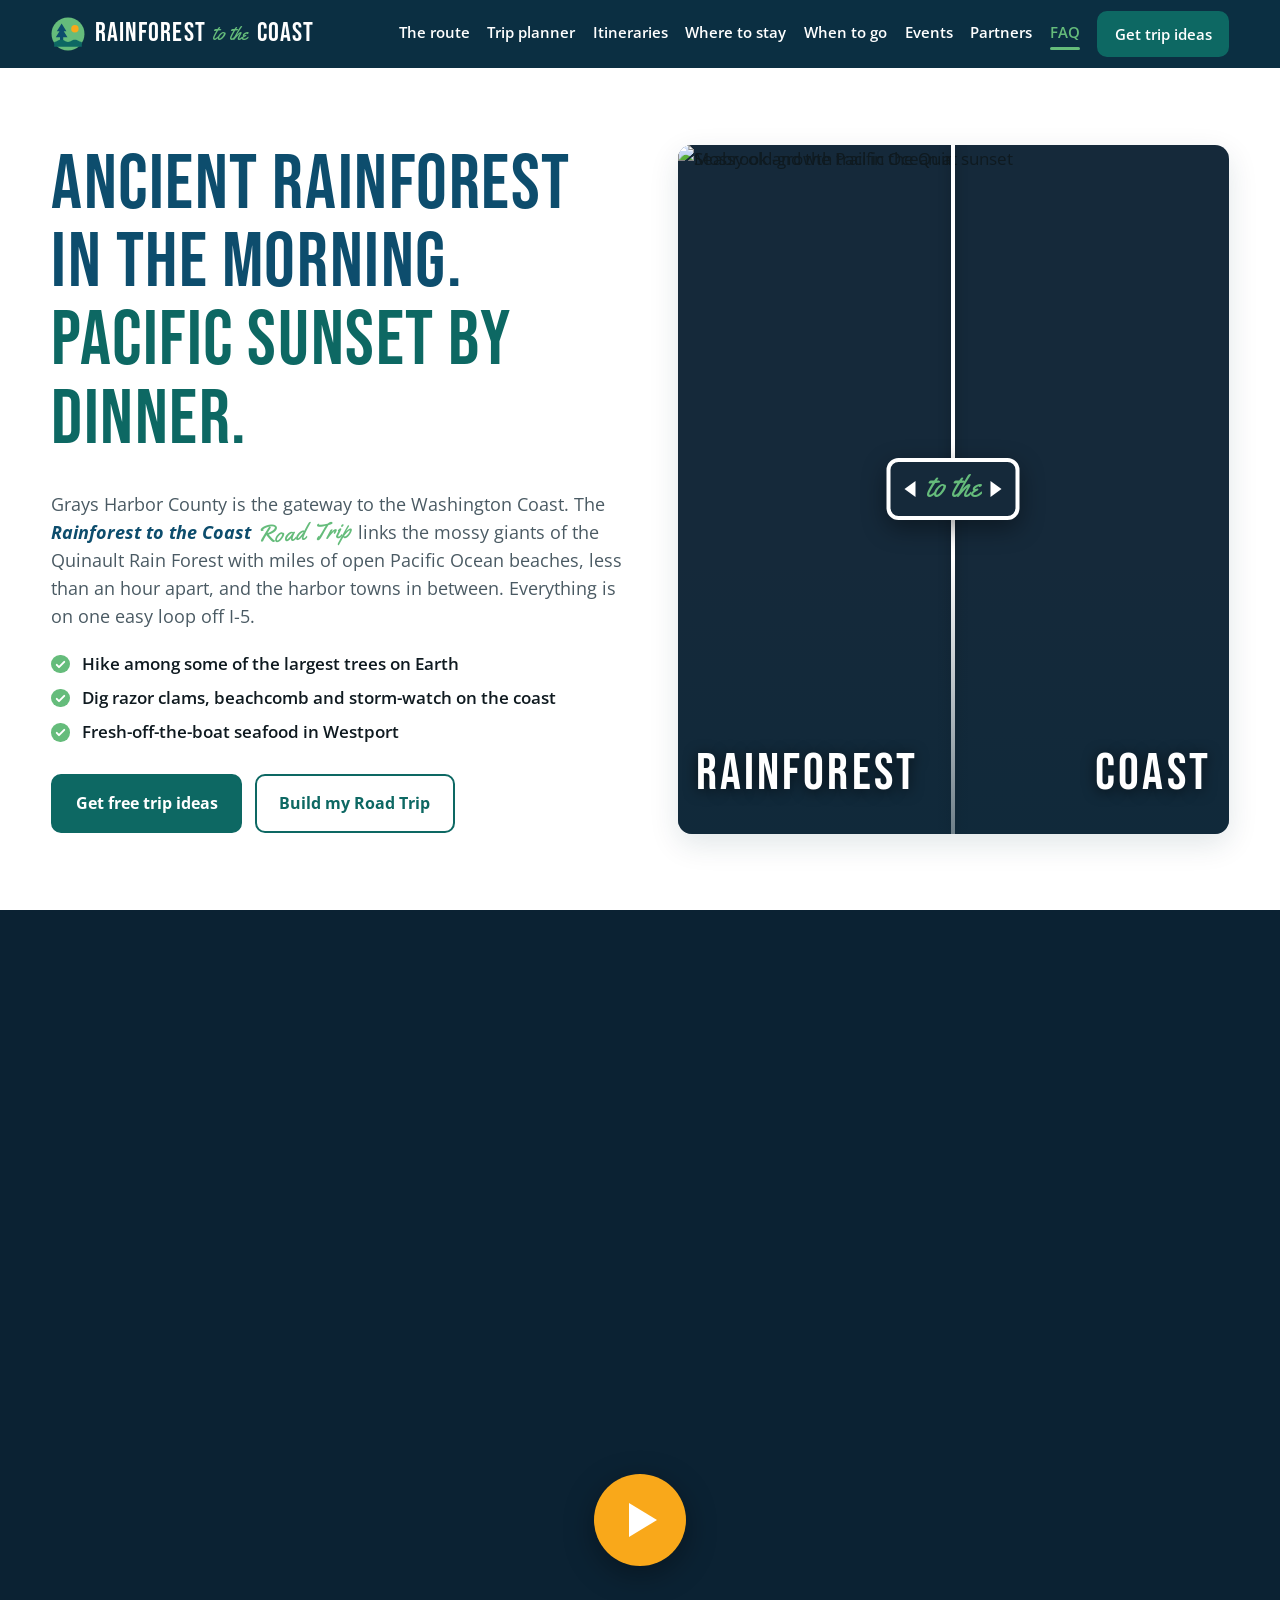
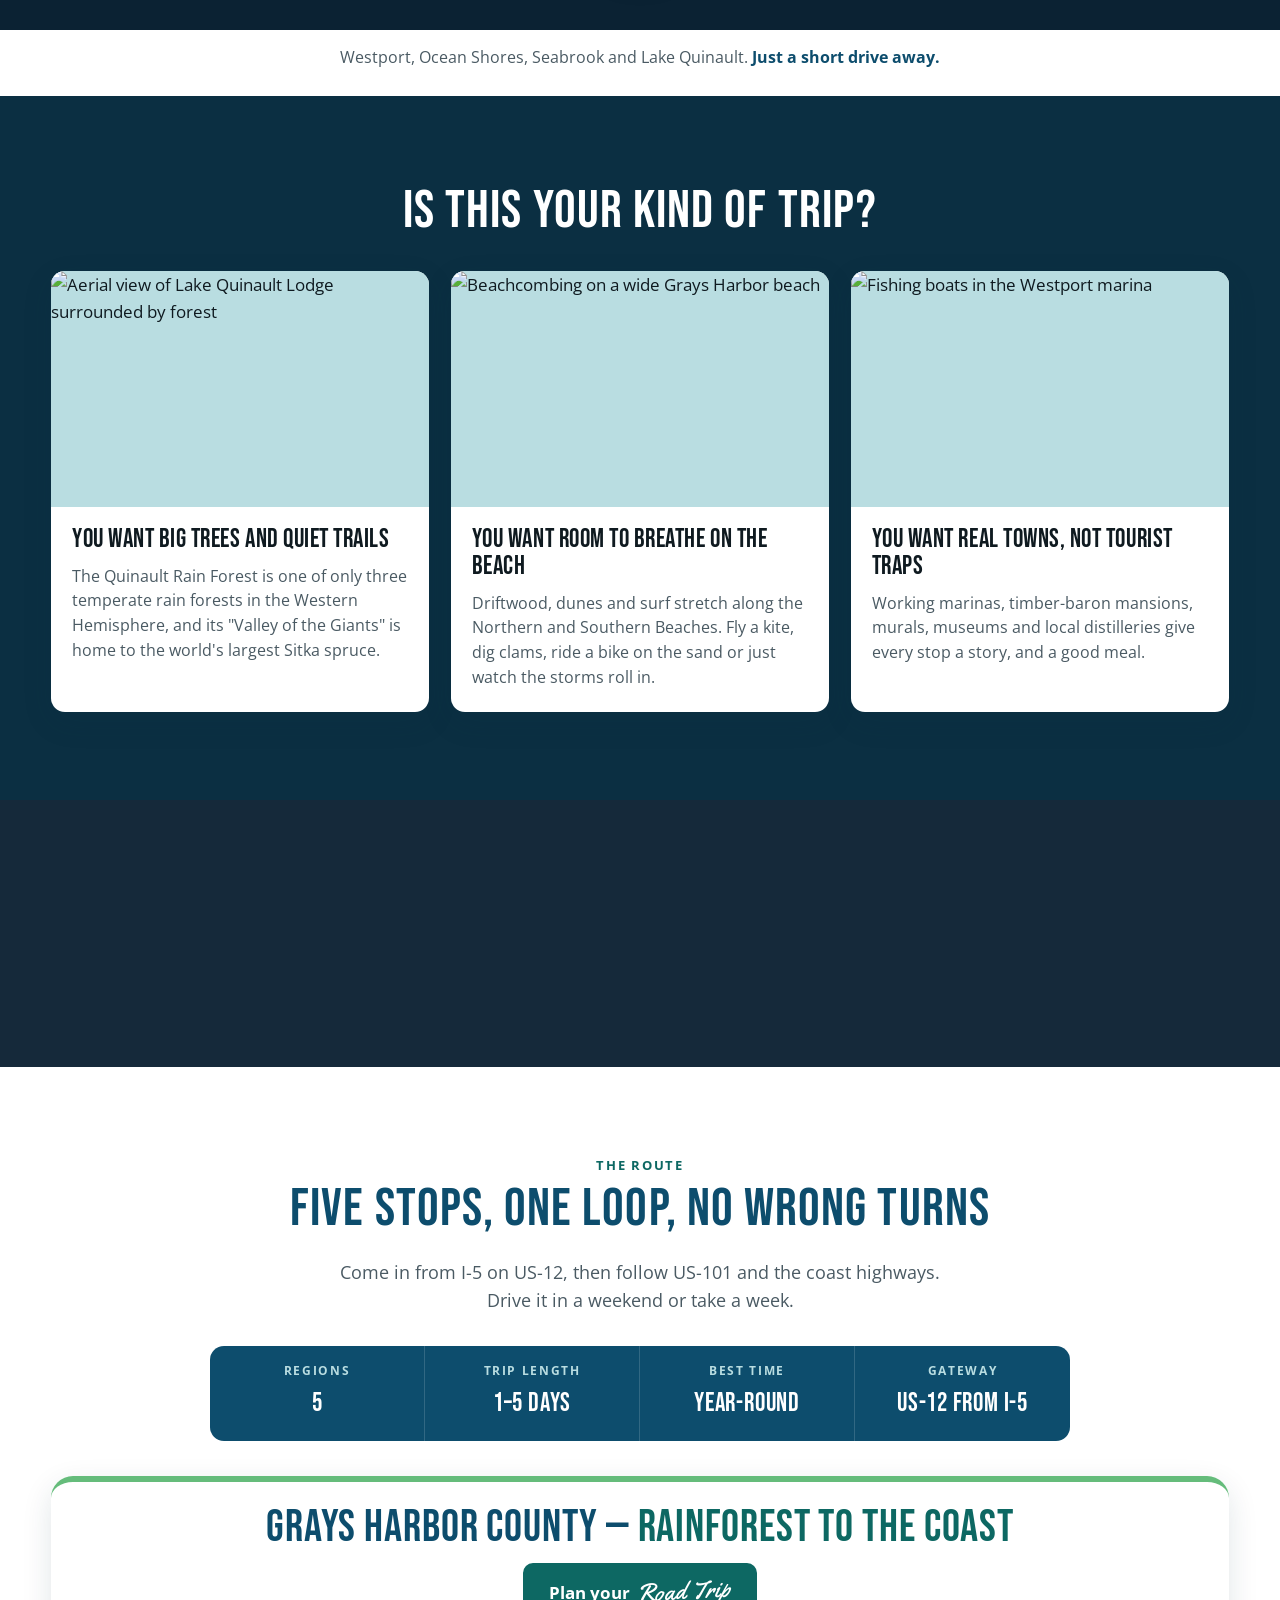
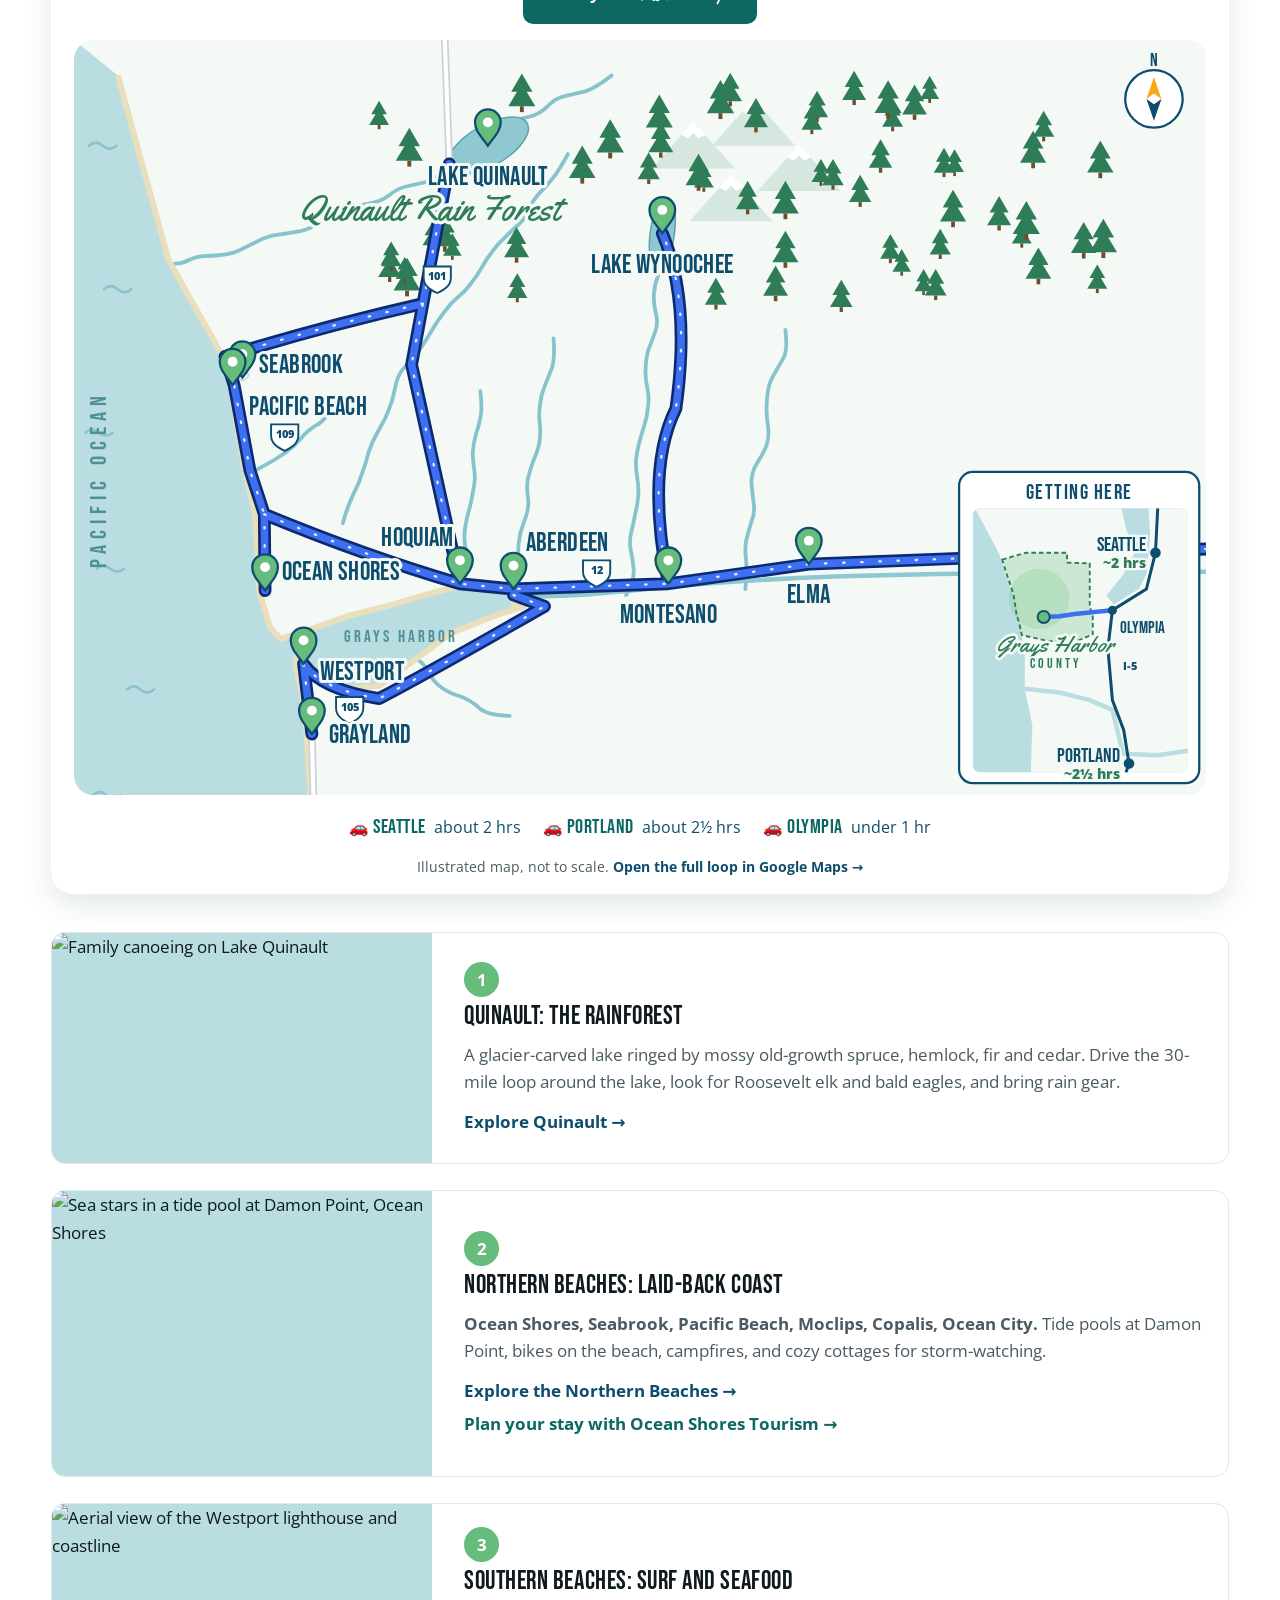
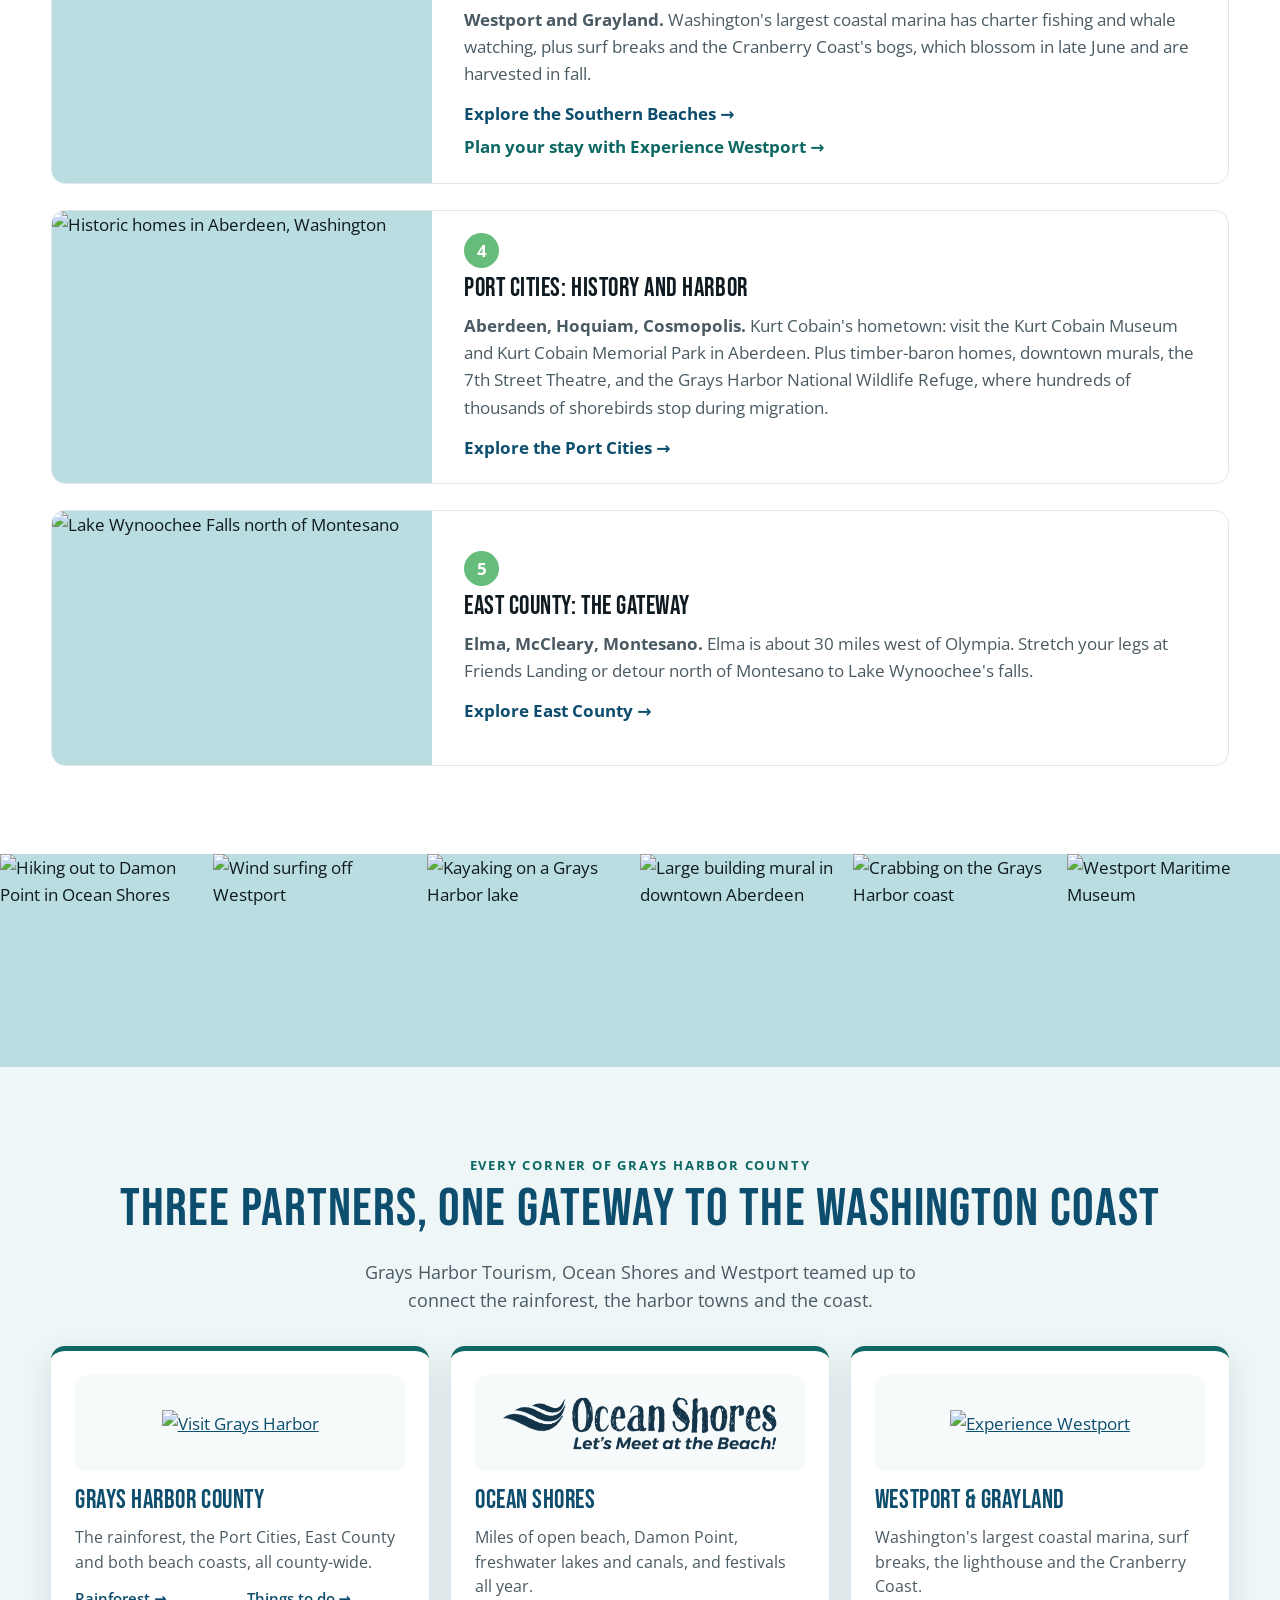
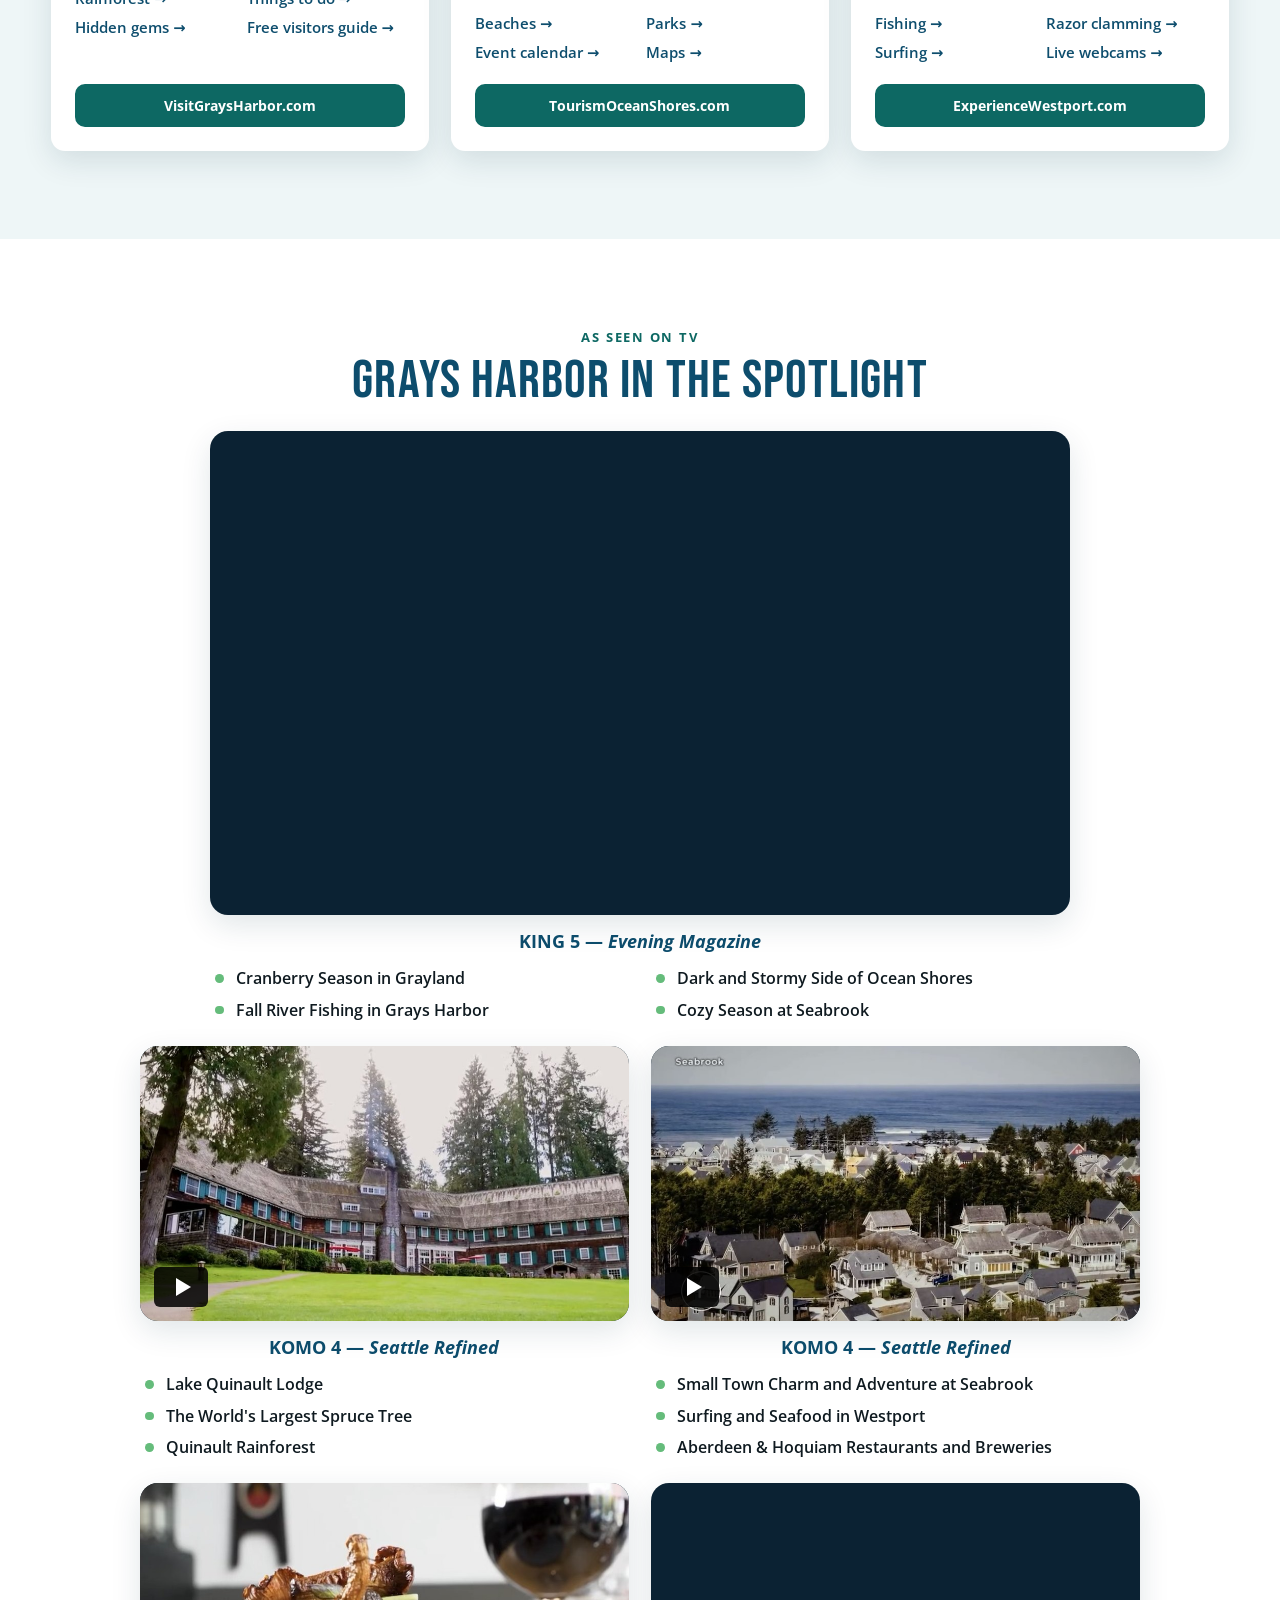
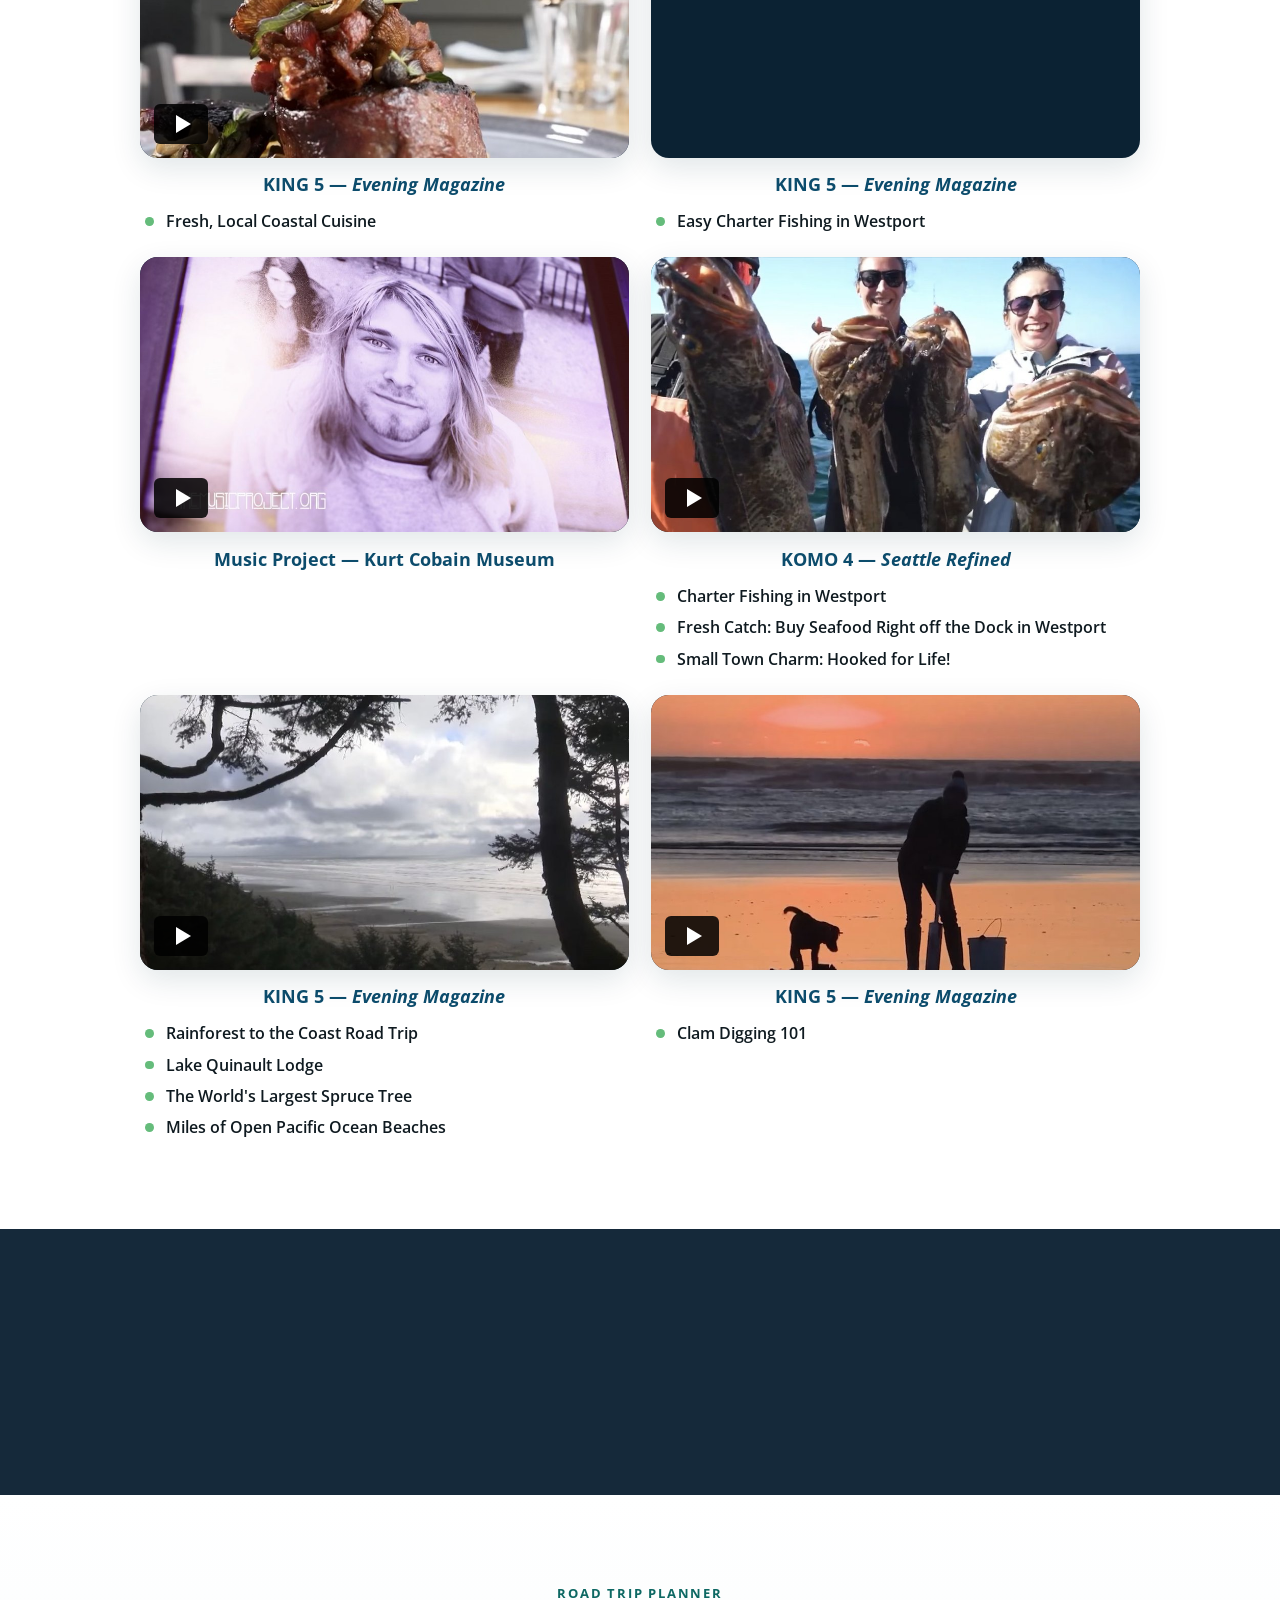
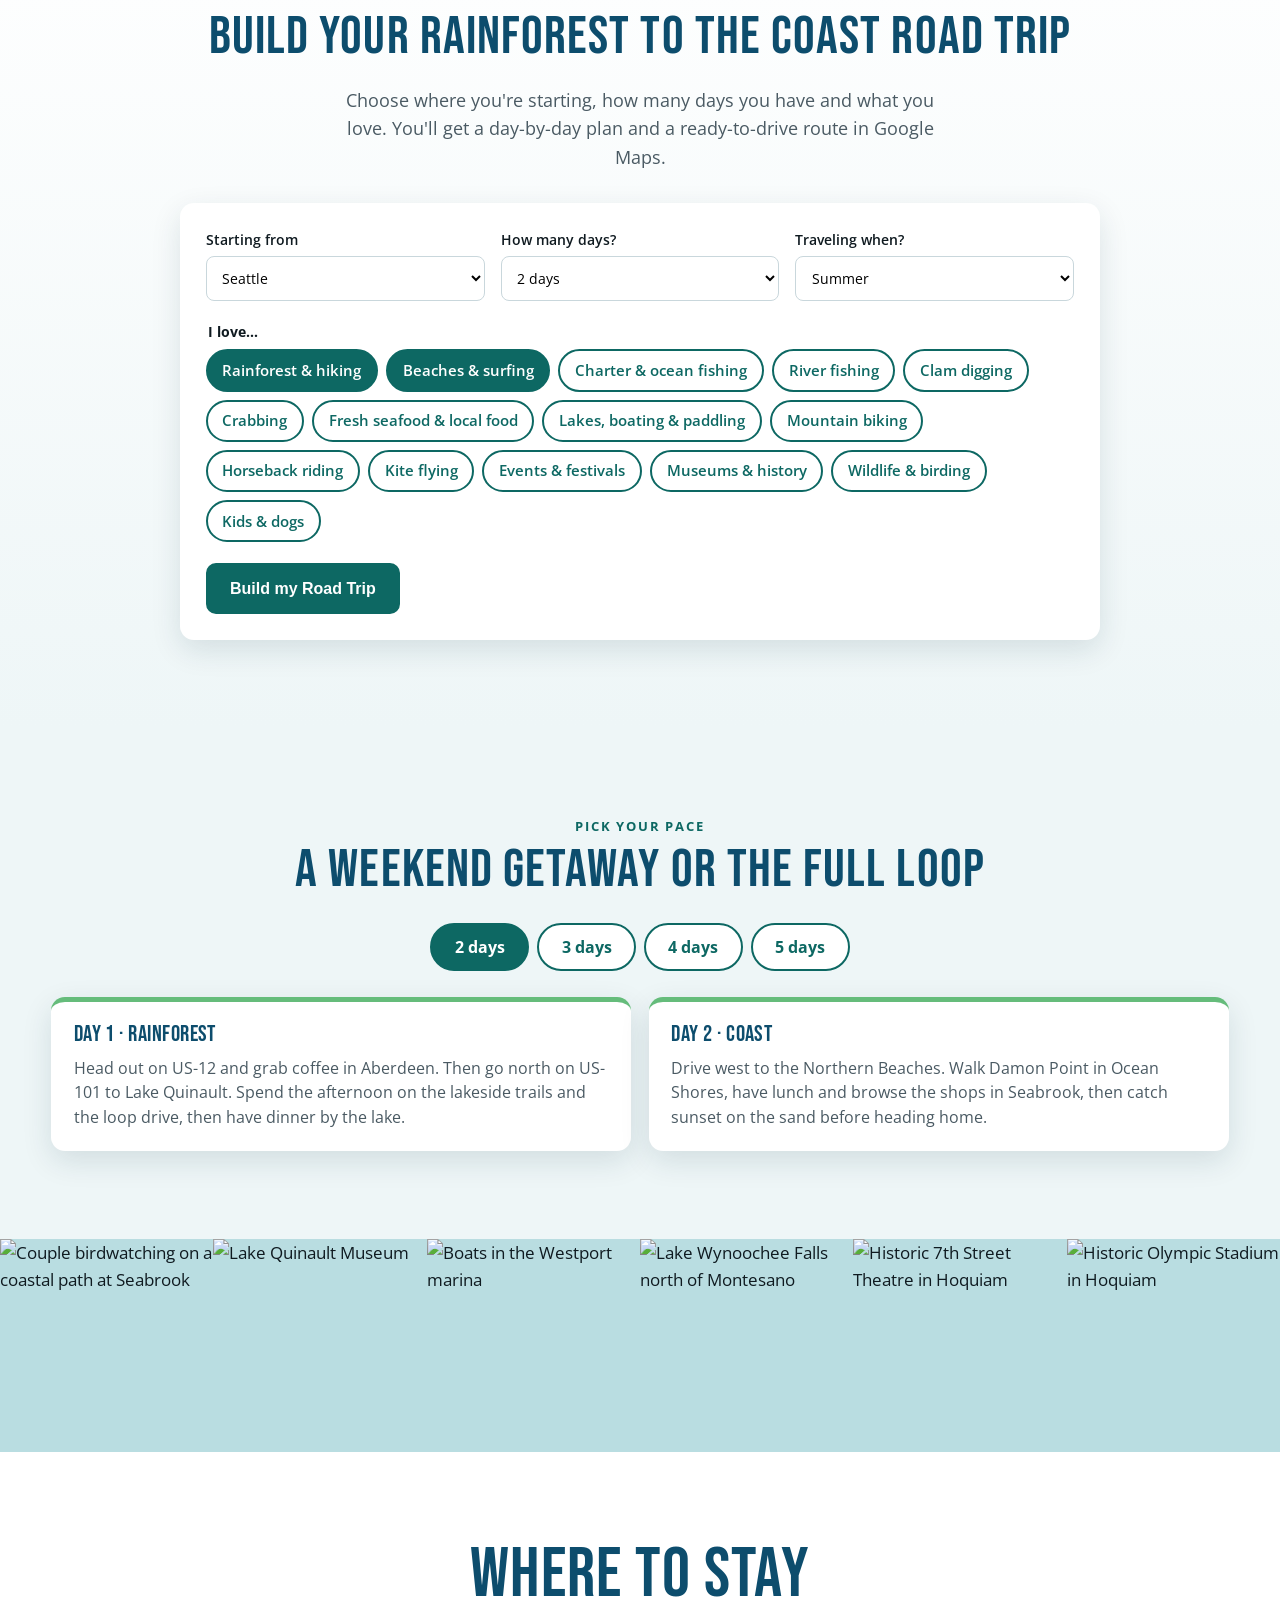
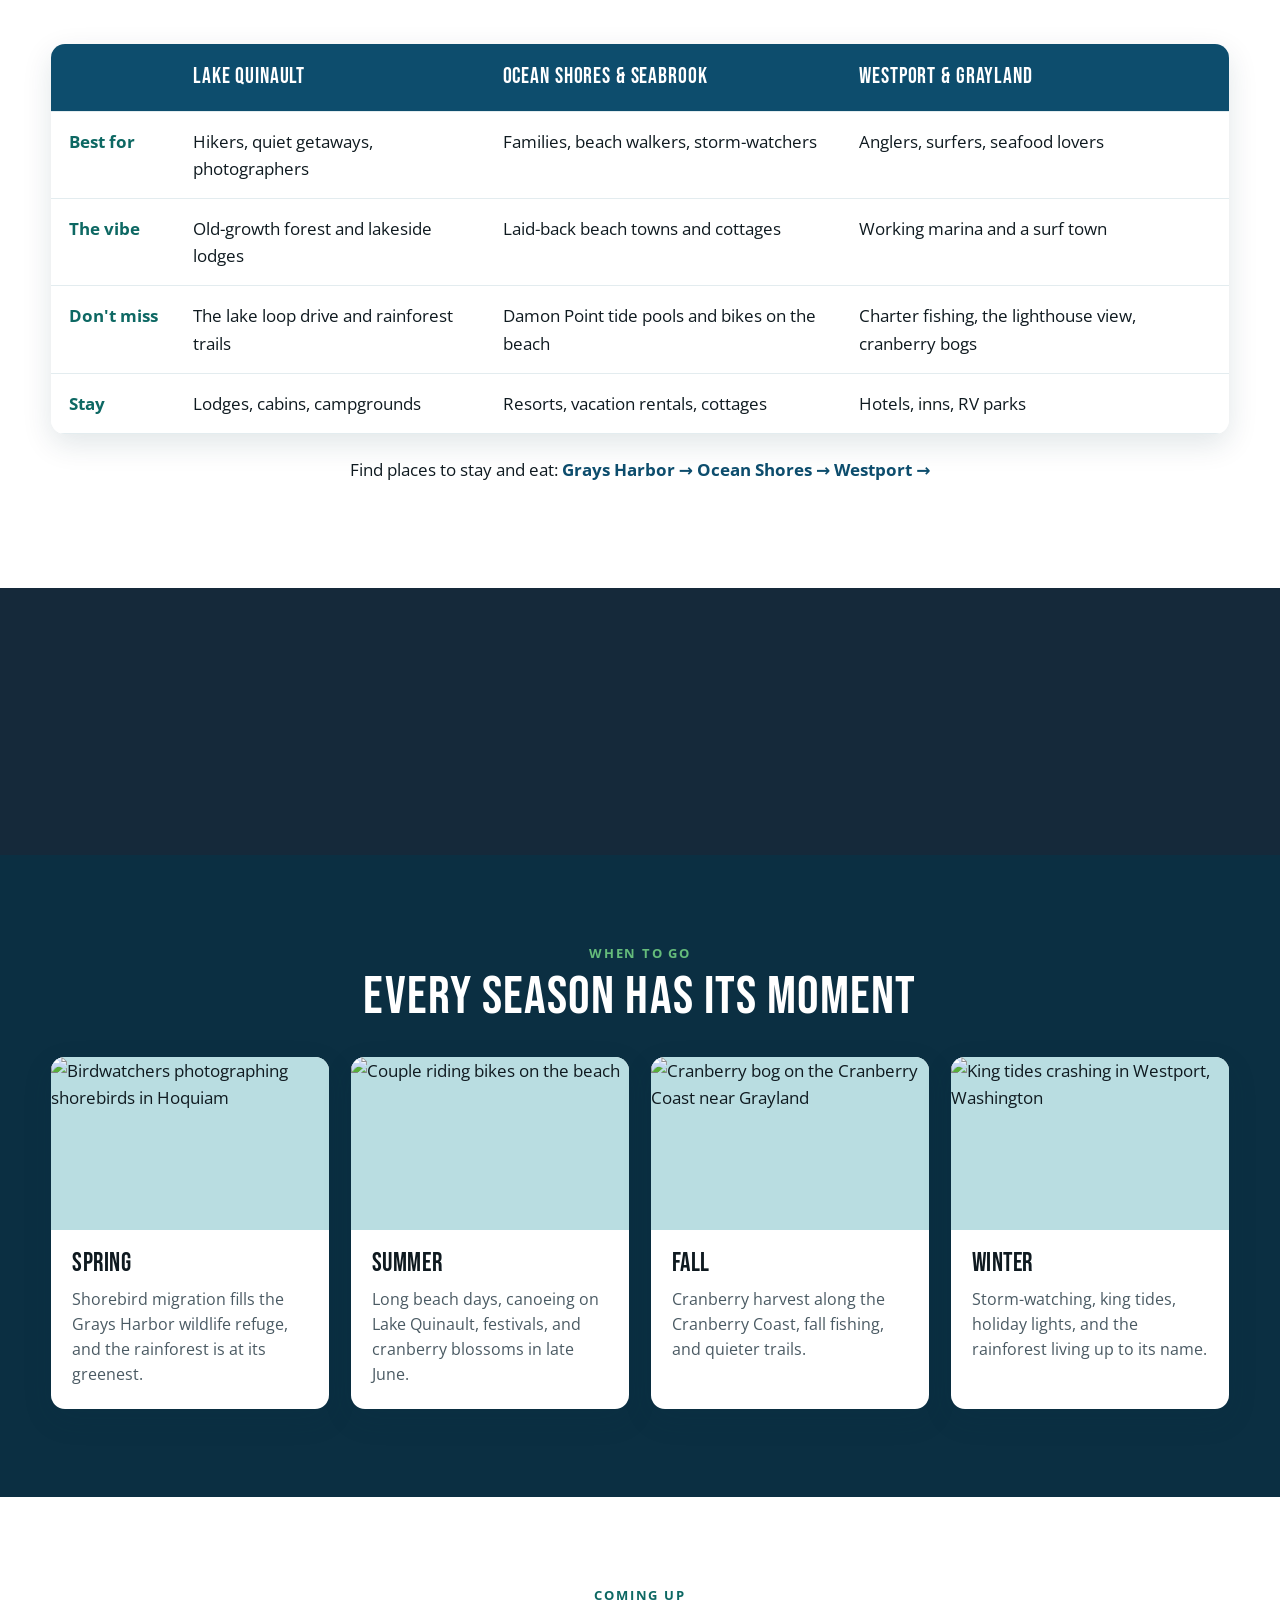
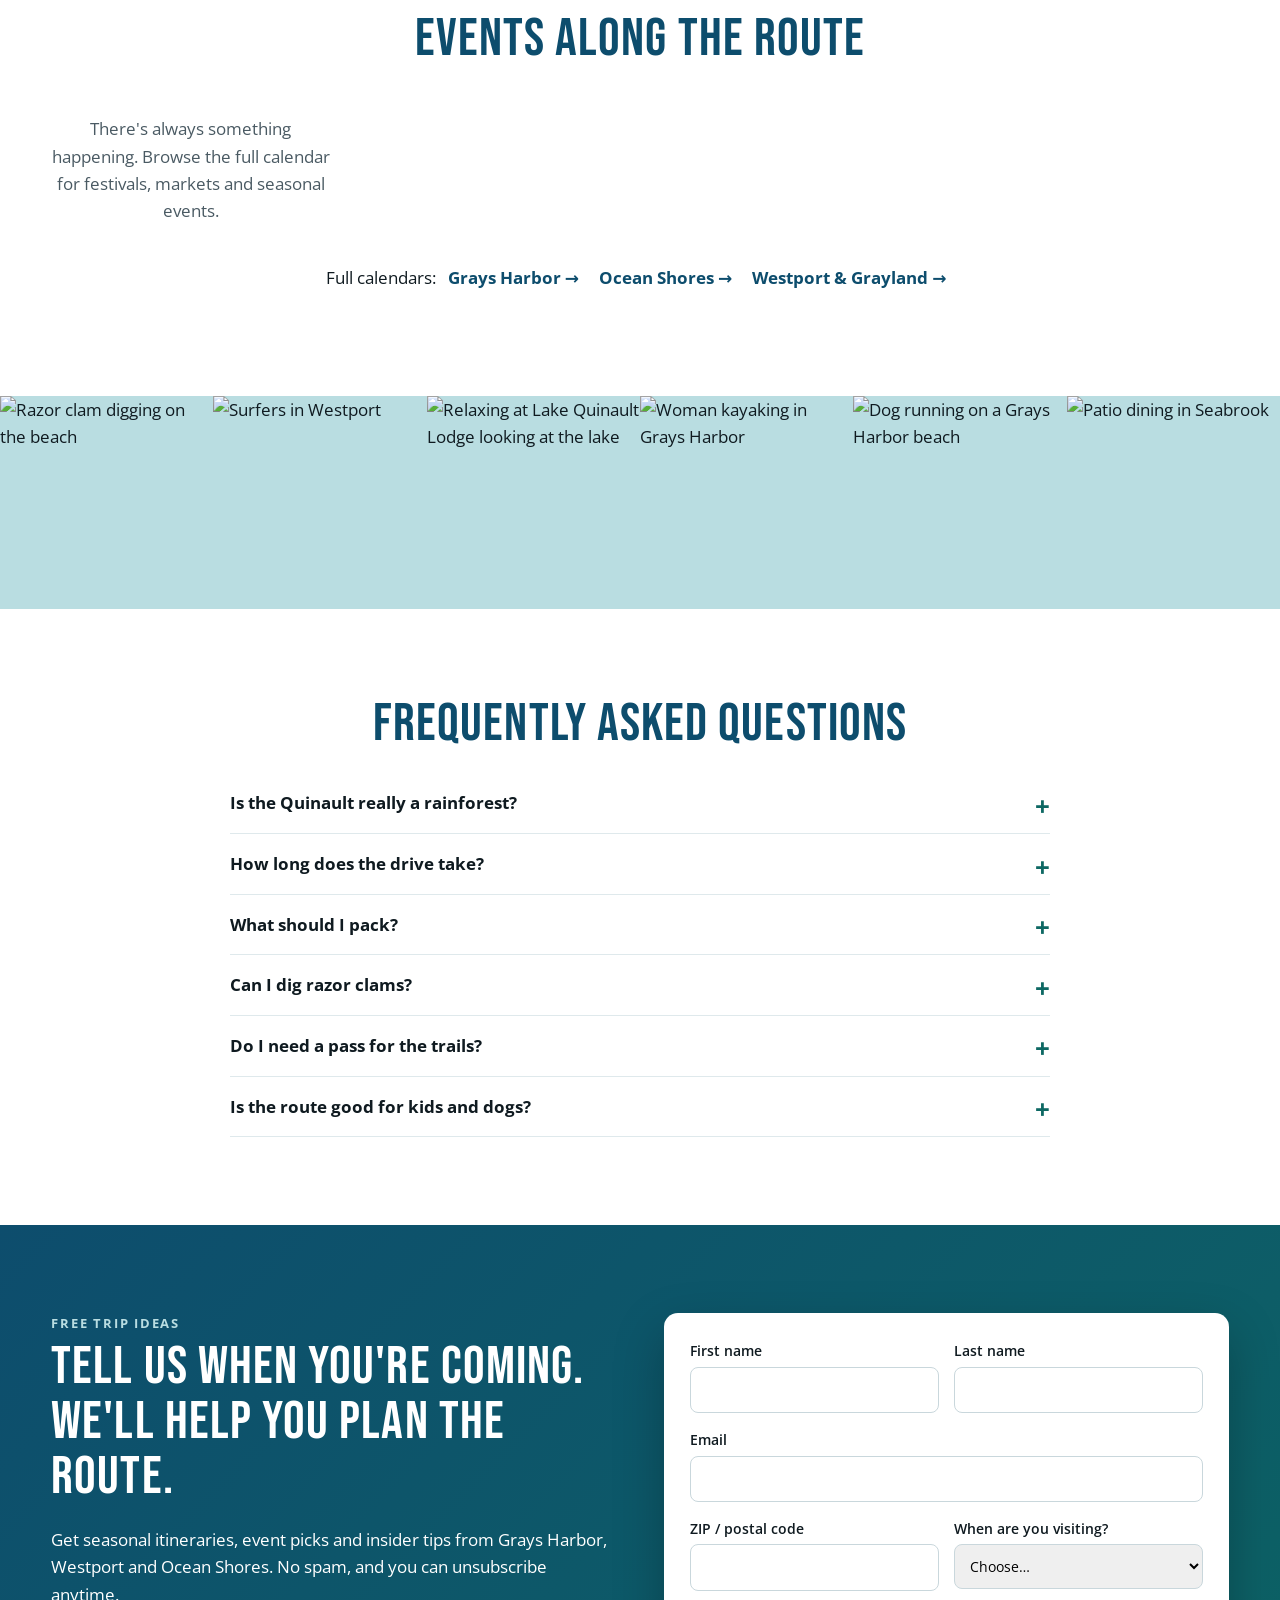
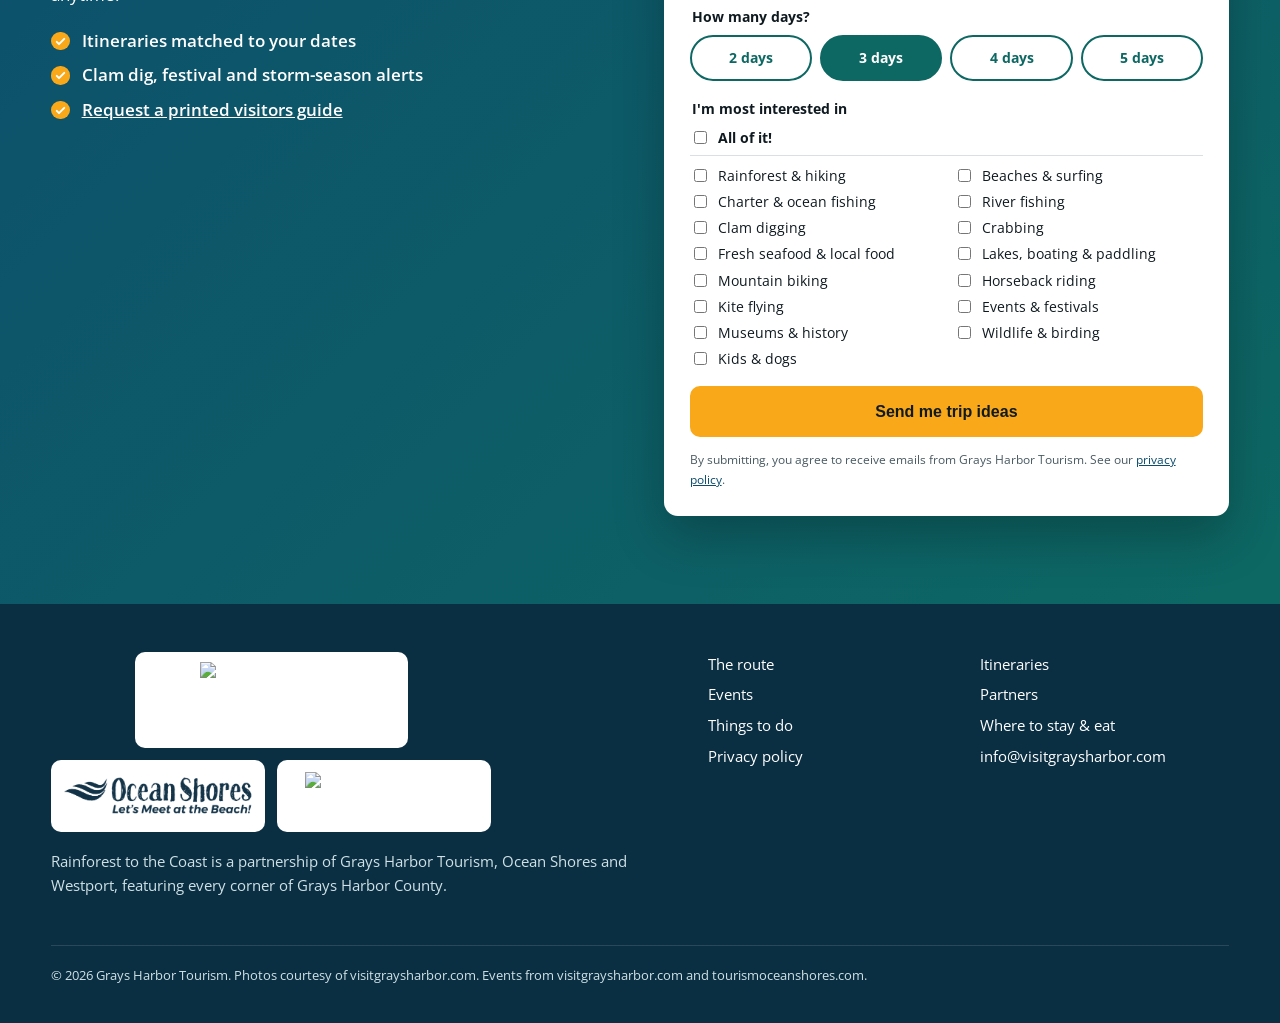
==== index.html @ d87d137c "As seen on TV: KING 5 Evening — Easy Charter Fishing in Westport Co-Authored-By: Claude Opus 5.5 <no" ====
<!doctype html>
<html lang="en">
<head>
<meta charset="utf-8">
<meta name="viewport" content="width=device-width, initial-scale=1">
<title>Rainforest to the Coast | Grays Harbor, Gateway to the Washington Coast</title>
<meta name="description" content="Plan a road trip from the Quinault Rain Forest to the Washington Coast. Grays Harbor County, Ocean Shores and Westport are your gateway to the coast. Routes, 1–5 day itineraries, seasons, events and free trip ideas.">
<link rel="canonical" href="https://www.rainforesttothecoast.com/">
<meta property="og:type" content="website">
<meta property="og:title" content="Rainforest to the Coast">
<meta property="og:site_name" content="Rainforest to the Coast">
<meta name="twitter:title" content="Rainforest to the Coast">
<meta name="twitter:description" content="Gateway to the Washington Coast: ancient rainforest, wide-open Pacific beaches and real harbor towns, all on one easy loop.">
<meta property="og:description" content="Ancient rainforest, wide-open Pacific beaches and real working harbor towns, all on one easy loop.">
<meta property="og:url" content="https://www.rainforesttothecoast.com/">
<meta property="og:image" content="https://www.rainforesttothecoast.com/assets/img/rtc-share-slider.jpg">
<meta property="og:image:width" content="1200">
<meta property="og:image:height" content="630">
<meta property="og:image:alt" content="Rainforest to the Coast: Quinault Rain Forest and Seabrook at sunset">
<meta name="twitter:image" content="https://www.rainforesttothecoast.com/assets/img/rtc-share-slider.jpg">
<meta name="twitter:card" content="summary_large_image">
<link rel="icon" href="/assets/favicon.svg" type="image/svg+xml">
<link rel="preconnect" href="https://fonts.googleapis.com">
<link rel="preconnect" href="https://fonts.gstatic.com" crossorigin>
<link rel="preconnect" href="https://visitgraysharbor.com">
<link rel="preconnect" href="https://www.seabrookwa.com">
<link href="https://fonts.googleapis.com/css2?family=Bebas+Neue&family=Yellowtail&family=Open+Sans:wght@400;600;700&display=swap" rel="stylesheet">
<link rel="stylesheet" href="/assets/style.css?v=20261118i">
<script type="application/ld+json">
{"@context":"https://schema.org","@type":"TouristTrip","name":"Rainforest to the Coast Road Trip","description":"A self-guided road trip through Grays Harbor County, the gateway to the Washington Coast, from the Quinault Rain Forest to the Pacific beaches of Ocean Shores, Seabrook, Westport and Grayland.","touristType":["Road trippers","Families","Outdoor enthusiasts"],"itinerary":{"@type":"ItemList","itemListElement":[{"@type":"ListItem","position":1,"name":"Quinault Rain Forest"},{"@type":"ListItem","position":2,"name":"Northern Beaches (Ocean Shores, Seabrook)"},{"@type":"ListItem","position":3,"name":"Southern Beaches (Westport, Grayland)"},{"@type":"ListItem","position":4,"name":"Port Cities (Aberdeen, Hoquiam)"},{"@type":"ListItem","position":5,"name":"East County (Montesano, Elma, McCleary)"}]},"provider":[{"@type":"Organization","name":"Grays Harbor Tourism","url":"https://visitgraysharbor.com"},{"@type":"Organization","name":"Ocean Shores Tourism","url":"https://tourismoceanshores.com"},{"@type":"Organization","name":"Experience Westport","url":"https://www.experiencewestport.com"}]}
</script>
<script>/* Start at the top when the page is refreshed */
if('scrollRestoration' in history)history.scrollRestoration='manual';
(function(){var n=performance.getEntriesByType&&performance.getEntriesByType('navigation')[0];
if(n&&n.type==='reload'){if(location.hash)history.replaceState(null,'',location.pathname+location.search);
window.scrollTo(0,0);addEventListener('load',function(){window.scrollTo(0,0)});}})();</script>
<script type="application/ld+json">{"@context":"https://schema.org","@type":"VideoObject","name":"Grays Harbor, Washington: Westport, Ocean Shores and the Rainforest in 30 seconds","description":"Kites in Ocean Shores, surf at Seabrook, sunset off Westport and the lodge at Lake Quinault. Grays Harbor County is just a short drive from Seattle and Portland.","thumbnailUrl":"https://www.rainforesttothecoast.com/assets/img/gh-30-poster-endcard.jpg","uploadDate":"2026-11-17","duration":"PT30S","contentUrl":"https://www.rainforesttothecoast.com/assets/video/gh-30-1080.mp4","publisher":{"@type":"Organization","name":"Grays Harbor Tourism","url":"https://visitgraysharbor.com"}}</script>
<script type="application/ld+json">{"@context": "https://schema.org", "@type": "FAQPage", "mainEntity": [{"@type": "Question", "name": "Is the Quinault really a rainforest?", "acceptedAnswer": {"@type": "Answer", "text": "Yes. The Quinault Rain Forest is one of only three temperate coniferous rain forests in the Western Hemisphere. It sits at the southern end of Olympic National Park and Olympic National Forest."}}, {"@type": "Question", "name": "How long does the drive take?", "acceptedAnswer": {"@type": "Answer", "text": "You can see the highlights in two days. Three to five days lets you slow down, add the Southern Beaches, and stay overnight in both the rainforest and on the coast. The itineraries above show what fits."}}, {"@type": "Question", "name": "What should I pack?", "acceptedAnswer": {"@type": "Answer", "text": "Layers, rain gear and good walking shoes, even in summer. Bring a camera and binoculars for elk, eagles and shorebirds."}}, {"@type": "Question", "name": "Can I dig razor clams?", "acceptedAnswer": {"@type": "Answer", "text": "Yes, when a dig is open. You'll need a Washington shellfish license, and dig dates and beaches are set by the Washington Department of Fish & Wildlife, so check their razor clam page before you go."}}, {"@type": "Question", "name": "Do I need a pass for the trails?", "acceptedAnswer": {"@type": "Answer", "text": "Some trailheads around Lake Quinault are on national park or national forest land and may need a recreation pass. Check the trailhead signs or the park and forest websites before you go."}}, {"@type": "Question", "name": "Is the route good for kids and dogs?", "acceptedAnswer": {"@type": "Answer", "text": "Yes. Beaches, short forest loops, tide pools and bike rentals all work for families, and many beaches welcome dogs on leash. Check each park's rules."}}]}</script>
</head>
<body>
<a class="skip" href="#main">Skip to content</a>

<header class="site-header">
  <div class="wrap header-row">
    <a class="brand" href="/" aria-label="Rainforest to the Coast home">
      <img src="/assets/favicon.svg" alt="" width="34" height="34">
      <span>Rainforest <em>to the</em> Coast</span>
    </a>
    <nav class="main-nav" id="main-nav" aria-label="Main">
      <a href="#route">The route</a>
      <a href="#planner">Trip planner</a>
      <a href="#itineraries">Itineraries</a>
      <a href="#basecamp">Where to stay</a>
      <a href="#seasons">When to go</a>
      <a href="#events">Events</a>
      <a class="nav-video" href="#video">:30 seconds of Grays Harbor Fun!</a>
      <a href="#partners">Partners</a>
      <a href="#faq">FAQ</a>
      <a class="btn btn-small" href="#plan">Get trip ideas</a>
    </nav>
    <button class="menu-toggle" aria-controls="main-nav" aria-expanded="false" aria-label="Open menu">
      <span></span><span></span><span></span>
    </button>
  </div>
</header>

<main id="main">

<!-- HERO -->
<section class="hero">
  <div class="wrap hero-grid">
    <div class="hero-copy">
      <h1>Ancient rainforest in the morning. <span>Pacific sunset by dinner.</span></h1>
      <p class="lede">Grays Harbor County is the gateway to the Washington Coast. The <strong class="rt">Rainforest to the Coast <em>Road Trip</em></strong> links the mossy giants of the Quinault Rain Forest with miles of open Pacific Ocean beaches, less than an hour apart, and the harbor towns in between. Everything is on one easy loop off I-5.</p>
      <ul class="checks">
        <li>Hike among some of the largest trees on Earth</li>
        <li>Dig razor clams, beachcomb and storm-watch on the coast</li>
        <li>Fresh-off-the-boat seafood in Westport</li>
      </ul>
      <div class="cta-row">
        <a class="btn" href="#plan">Get free trip ideas</a>
        <a class="btn btn-ghost" href="#planner">Build my Road Trip</a>
      </div>
    </div>
    <div class="hero-media">
      <div class="rtc-reveal" id="rtc-reveal">
        <img class="rv-coast" alt="Seabrook and the Pacific Ocean at sunset" fetchpriority="high" draggable="false" decoding="async" src="/.netlify/images?url=https%3A%2F%2Fwww.seabrookwa.com%2Fwp-content%2Fuploads%2F2022%2F03%2Fdrone-ocean-sky-town-wing-walker-sunset-aerial-town-hall.jpg-1.jpg&amp;w=800&amp;q=72" srcset="/.netlify/images?url=https%3A%2F%2Fwww.seabrookwa.com%2Fwp-content%2Fuploads%2F2022%2F03%2Fdrone-ocean-sky-town-wing-walker-sunset-aerial-town-hall.jpg-1.jpg&amp;w=480&amp;q=72 480w, /.netlify/images?url=https%3A%2F%2Fwww.seabrookwa.com%2Fwp-content%2Fuploads%2F2022%2F03%2Fdrone-ocean-sky-town-wing-walker-sunset-aerial-town-hall.jpg-1.jpg&amp;w=800&amp;q=72 800w, /.netlify/images?url=https%3A%2F%2Fwww.seabrookwa.com%2Fwp-content%2Fuploads%2F2022%2F03%2Fdrone-ocean-sky-town-wing-walker-sunset-aerial-town-hall.jpg-1.jpg&amp;w=1200&amp;q=72 1200w" sizes="(max-width:980px) 46vw, 25vw" width="1600" height="1200" fetchpriority="high" style="object-position:66% 50%">
        <img class="rv-rain" alt="Mossy old-growth trail in the Quinault Rain Forest" fetchpriority="high" draggable="false" decoding="async" src="/.netlify/images?url=%2Fassets%2Fimg%2Frainforest-mossy-trail.jpg&amp;w=800&amp;q=72" srcset="/.netlify/images?url=%2Fassets%2Fimg%2Frainforest-mossy-trail.jpg&amp;w=480&amp;q=72 480w, /.netlify/images?url=%2Fassets%2Fimg%2Frainforest-mossy-trail.jpg&amp;w=800&amp;q=72 800w, /.netlify/images?url=%2Fassets%2Fimg%2Frainforest-mossy-trail.jpg&amp;w=1200&amp;q=72 1200w" sizes="(max-width:980px) 46vw, 25vw" width="444" height="674" fetchpriority="high" style="object-position:50% 60%">
        <div class="rv-line"></div>
        <span class="rv-lbl rv-l">Rainforest</span><span class="rv-lbl rv-r">Coast</span>
        <div class="rv-handle" aria-hidden="true"><i class="ar ar-l"></i><span class="t">to the</span><i class="ar ar-r"></i></div>
        <input type="range" min="0" max="100" value="50" aria-label="Slide between the rainforest and the coast">
      </div>
    </div>
  </div>
</section>

<!-- VIDEO -->
<section class="band video-band" id="video" aria-label="Grays Harbor video">
  <div class="wrap">
    <figure class="video-card">
      <div class="video-frame">
        <video id="gh-video" playsinline preload="none" poster="/.netlify/images?url=%2Fassets%2Fimg%2Fgh-30-poster-endcard.jpg&amp;w=1600&amp;q=72" width="1920" height="1080">
          <source src="/assets/video/gh-30-1080.mp4" type="video/mp4" media="(min-width:900px)">
          <source src="/assets/video/gh-30-720.mp4" type="video/mp4">
        </video>
        <button class="video-play" type="button" aria-label="Play the 30-second Grays Harbor video"><span></span></button>
      </div>
      <figcaption>Westport, Ocean Shores, Seabrook and Lake Quinault. <strong>Just a short drive away.</strong></figcaption>
    </figure>
  </div>
</section>

<!-- WHY -->
<section class="band dark">
  <div class="wrap">
    <h2 class="center">Is this your kind of trip?</h2>
    <div class="cards three">
      <article class="card">
        <img decoding="async" src="/.netlify/images?url=https%3A%2F%2Fvisitgraysharbor.com%2Fwp-content%2Fuploads%2F2024%2F08%2FDrone_Lake-Quinault-Lodge.webp&amp;w=800&amp;q=72" srcset="/.netlify/images?url=https%3A%2F%2Fvisitgraysharbor.com%2Fwp-content%2Fuploads%2F2024%2F08%2FDrone_Lake-Quinault-Lodge.webp&amp;w=480&amp;q=72 480w, /.netlify/images?url=https%3A%2F%2Fvisitgraysharbor.com%2Fwp-content%2Fuploads%2F2024%2F08%2FDrone_Lake-Quinault-Lodge.webp&amp;w=800&amp;q=72 800w, /.netlify/images?url=https%3A%2F%2Fvisitgraysharbor.com%2Fwp-content%2Fuploads%2F2024%2F08%2FDrone_Lake-Quinault-Lodge.webp&amp;w=1100&amp;q=72 1100w" sizes="(max-width:600px) 92vw, (max-width:980px) 46vw, 30vw" alt="Aerial view of Lake Quinault Lodge surrounded by forest" loading="lazy" width="1000" height="563">
        <div class="card-body">
          <h3>You want big trees and quiet trails</h3>
          <p>The Quinault Rain Forest is one of only three temperate rain forests in the Western Hemisphere, and its "Valley of the Giants" is home to the world's largest Sitka spruce.</p>
        </div>
      </article>
      <article class="card">
        <img decoding="async" src="/.netlify/images?url=https%3A%2F%2Fvisitgraysharbor.com%2Fwp-content%2Fuploads%2F2025%2F12%2FUnforgettable_Program_Final_Bluray_NTSC_001.mov.00_05_07_29.Still014.webp&amp;w=800&amp;q=72" srcset="/.netlify/images?url=https%3A%2F%2Fvisitgraysharbor.com%2Fwp-content%2Fuploads%2F2025%2F12%2FUnforgettable_Program_Final_Bluray_NTSC_001.mov.00_05_07_29.Still014.webp&amp;w=480&amp;q=72 480w, /.netlify/images?url=https%3A%2F%2Fvisitgraysharbor.com%2Fwp-content%2Fuploads%2F2025%2F12%2FUnforgettable_Program_Final_Bluray_NTSC_001.mov.00_05_07_29.Still014.webp&amp;w=800&amp;q=72 800w, /.netlify/images?url=https%3A%2F%2Fvisitgraysharbor.com%2Fwp-content%2Fuploads%2F2025%2F12%2FUnforgettable_Program_Final_Bluray_NTSC_001.mov.00_05_07_29.Still014.webp&amp;w=1100&amp;q=72 1100w" sizes="(max-width:600px) 92vw, (max-width:980px) 46vw, 30vw" alt="Beachcombing on a wide Grays Harbor beach" loading="lazy" width="1920" height="1080">
        <div class="card-body">
          <h3>You want room to breathe on the beach</h3>
          <p>Driftwood, dunes and surf stretch along the Northern and Southern Beaches. Fly a kite, dig clams, ride a bike on the sand or just watch the storms roll in.</p>
        </div>
      </article>
      <article class="card">
        <img decoding="async" src="/.netlify/images?url=https%3A%2F%2Fvisitgraysharbor.com%2Fwp-content%2Fuploads%2F2021%2F08%2FWestport-Fishing.webp&amp;w=800&amp;q=72" srcset="/.netlify/images?url=https%3A%2F%2Fvisitgraysharbor.com%2Fwp-content%2Fuploads%2F2021%2F08%2FWestport-Fishing.webp&amp;w=480&amp;q=72 480w, /.netlify/images?url=https%3A%2F%2Fvisitgraysharbor.com%2Fwp-content%2Fuploads%2F2021%2F08%2FWestport-Fishing.webp&amp;w=800&amp;q=72 800w, /.netlify/images?url=https%3A%2F%2Fvisitgraysharbor.com%2Fwp-content%2Fuploads%2F2021%2F08%2FWestport-Fishing.webp&amp;w=1100&amp;q=72 1100w" sizes="(max-width:600px) 92vw, (max-width:980px) 46vw, 30vw" alt="Fishing boats in the Westport marina" loading="lazy" width="1920" height="1080">
        <div class="card-body">
          <h3>You want real towns, not tourist traps</h3>
          <p>Working marinas, timber-baron mansions, murals, museums and local distilleries give every stop a story, and a good meal.</p>
        </div>
      </article>
    </div>
  </div>
</section>

<!-- LOOP VIDEO STRIP 3 -->
<section class="loop-band" aria-label="Beaches, lakes, rivers and rainforest">
  <video class="loop-video" muted loop playsinline preload="none" poster="/.netlify/images?url=%2Fassets%2Fimg%2Fgh-loop3-poster.jpg&amp;w=1600&amp;q=70" aria-hidden="true">
    <source src="/assets/video/gh-loop3-1920.mp4" type="video/mp4" media="(min-width:1100px)">
    <source src="/assets/video/gh-loop3-1280.mp4" type="video/mp4">
  </video>
</section>

<!-- ROUTE -->
<section class="band" id="route">
  <div class="wrap">
    <p class="eyebrow center">The route</p>
    <h2 class="center">Five stops, one loop, no wrong turns</h2>
    <p class="center sub">Come in from I-5 on US-12, then follow US-101 and the coast highways. Drive it in a weekend or take a week.</p>
    <dl class="facts">
      <div><dt>Regions</dt><dd>5</dd></div>
      <div><dt>Trip length</dt><dd>1–5 days</dd></div>
      <div><dt>Best time</dt><dd>Year-round</dd></div>
      <div><dt>Gateway</dt><dd>US-12 from I-5</dd></div>
    </dl>
    <figure class="map-card">
      <figcaption class="map-head">
        <h3 class="map-title">Grays Harbor County <span class="map-dash">—</span> <span class="map-sub">Rainforest to the Coast</span></h3>
        <a class="btn map-cta" href="#planner">Plan your <em>Road Trip</em></a>
      </figcaption>
      <div class="map-frame"><svg class="trip-map" viewBox="0 0 1500 1000" role="img" aria-labelledby="mapTitle mapDesc" xmlns="http://www.w3.org/2000/svg">
<title id="mapTitle">Grays Harbor County: Rainforest to the Coast map</title>
<desc id="mapDesc">Illustrated map, not to scale. From I-5, US-12 runs west past Elma and Montesano to Aberdeen and Hoquiam on Grays Harbor. US-101 heads north to Lake Quinault in the Quinault Rain Forest. The Moclips Highway leads west to Pacific Beach and Seabrook, and the coast road runs south to Ocean Shores. Around the harbor, SR-105 reaches Westport and Grayland. Lake Wynoochee lies north of Montesano.</desc>
<style>
.map-lbl{font-family:'Bebas Neue',Impact,'Arial Narrow',sans-serif;font-size:34px;fill:#0D4D6D;letter-spacing:.5px;paint-order:stroke;stroke:#f4f9f6;stroke-width:8px;stroke-linejoin:round}
.map-region{font-family:'Yellowtail','Brush Script MT',cursive;font-size:46px;fill:#2f7d58;paint-order:stroke;stroke:#f4f9f6;stroke-width:9px;stroke-linejoin:round}
.map-water{font-family:'Bebas Neue',Impact,sans-serif;font-size:30px;fill:#4f8f98;letter-spacing:8px}
.map-small{font-family:'Open Sans',Arial,sans-serif;font-size:21px;font-weight:700;fill:#4a5a63;paint-order:stroke;stroke:#f4f9f6;stroke-width:6px}
.map-shield{font-family:'Open Sans',Arial,sans-serif;font-size:14px;font-weight:800;fill:#0D4D6D}
.map-route-case{fill:none;stroke:#0b2a6f;stroke-width:17;stroke-linecap:round;stroke-linejoin:round}
.map-route{fill:none;stroke:#3d6ff0;stroke-width:10;stroke-linecap:round;stroke-linejoin:round}
.map-route-flow{fill:none;stroke:#fff;stroke-opacity:.85;stroke-width:3;stroke-linecap:round;stroke-dasharray:2 22;animation:mapdash 1.6s linear infinite}
@keyframes mapdash{to{stroke-dashoffset:-24}}
@media (prefers-reduced-motion:reduce){.map-route-flow{animation:none}}

.inset-city{font-family:'Bebas Neue',Impact,sans-serif;font-size:27px;fill:#0D4D6D;paint-order:stroke;stroke:#f4f9f6;stroke-width:6px}
.inset-time{font-family:'Open Sans',Arial,sans-serif;font-size:19px;font-weight:800;fill:#2f7d58;paint-order:stroke;stroke:#f4f9f6;stroke-width:6px}

.inset-county{font-family:'Bebas Neue',Impact,sans-serif;font-size:19px;letter-spacing:4px;fill:#2f7d58;paint-order:stroke;stroke:#f4f9f6;stroke-width:5px}
.inset-gh{font-family:'Yellowtail','Brush Script MT',cursive;font-size:30px;fill:#2f7d58;paint-order:stroke;stroke:#f4f9f6;stroke-width:7px}
.inset-small{font-family:'Open Sans',Arial,sans-serif;font-size:15px;font-weight:800;fill:#0D4D6D}
@media (max-width:600px){.map-inset{display:none}}
@media (max-width:600px){.map-lbl{font-size:40px;stroke-width:10px}.map-minor{display:none}}
</style>
<defs><clipPath id="mapclip"><rect width="1500" height="1000" rx="26"/></clipPath></defs>
<g clip-path="url(#mapclip)">
<rect width="1500" height="1000" fill="#f4f9f6"/>
<path d="M765,170 L820,108 L875,170 Z" fill="#d6e7e0"/><path d="M804,125 L820,108 L836,125 L827,130 L820,123 L813,130 Z" fill="#fff"/><path d="M845,140 L900,78 L955,140 Z" fill="#d6e7e0"/><path d="M884,95 L900,78 L916,95 L907,100 L900,93 L893,100 Z" fill="#fff"/><path d="M905,200 L960,138 L1015,200 Z" fill="#d6e7e0"/><path d="M944,155 L960,138 L976,155 L967,160 L960,153 L953,160 Z" fill="#fff"/><path d="M815,240 L870,178 L925,240 Z" fill="#d6e7e0"/><path d="M854,195 L870,178 L886,195 L877,200 L870,193 L863,200 Z" fill="#fff"/>
<path d="M712,47 Q690,64 677,68 Q664,71 651,74 Q637,77 627,88 Q617,98 605,101 Q592,104 580,108 Q569,113 558,121 L548,128" fill="none" stroke="#86c3cc" stroke-width="5" stroke-linecap="round" stroke-linejoin="round"/><path d="M500,169 Q478,184 466,188 Q453,191 440,194 Q427,197 417,206 Q406,214 393,216 Q381,218 369,222 Q356,225 345,230 Q334,236 323,243 Q313,250 300,253 Q288,255 275,257 Q262,258 250,263 Q238,269 226,275 Q214,282 201,284 Q188,286 175,286 Q162,287 153,291 Q144,296 135,296 L125,297" fill="none" stroke="#86c3cc" stroke-width="5" stroke-linecap="round" stroke-linejoin="round"/><path d="M654,151 Q642,173 634,183 Q626,193 617,202 Q608,211 603,223 Q599,235 589,244 Q580,252 571,261 Q561,270 554,280 Q546,290 540,301 Q534,312 526,322 Q519,332 509,340 Q499,348 492,358 Q485,367 479,376 Q473,386 467,396 Q461,406 454,415 Q447,424 439,432 Q430,441 427,453 Q424,466 421,478 Q417,490 412,501 Q406,512 400,523 Q394,534 390,546 Q387,559 382,572 Q378,586 371,599 Q365,612 360,626 L356,640" fill="none" stroke="#86c3cc" stroke-width="5" stroke-linecap="round" stroke-linejoin="round"/><path d="M538,465 Q541,489 538,500 Q536,511 532,523 Q529,534 528,546 Q528,558 530,569 Q532,581 529,594 Q527,607 524,619 Q520,632 518,645 Q516,657 518,671 Q520,684 517,696 L514,709" fill="none" stroke="#86c3cc" stroke-width="5" stroke-linecap="round" stroke-linejoin="round"/><path d="M635,395 Q637,421 633,434 Q628,446 623,459 Q618,471 617,484 Q615,497 617,510 Q618,524 616,535 Q613,547 608,558 Q604,569 601,581 Q599,592 601,605 Q603,617 599,629 Q595,640 591,653 Q588,667 588,681 Q589,695 587,709 L585,723" fill="none" stroke="#86c3cc" stroke-width="5" stroke-linecap="round" stroke-linejoin="round"/><path d="M784,250 Q787,275 783,287 Q780,299 774,311 Q769,322 768,335 Q767,347 770,360 Q774,373 770,385 Q766,397 761,409 Q757,422 757,434 Q756,447 759,460 Q762,473 760,486 Q759,499 755,511 Q751,523 748,535 Q745,546 744,558 Q744,569 746,581 Q748,593 747,605 Q746,617 743,628 Q741,640 738,651 Q735,662 737,675 Q740,687 741,700 Q742,712 737,724 L731,735" fill="none" stroke="#86c3cc" stroke-width="5" stroke-linecap="round" stroke-linejoin="round"/><path d="M942,384 Q945,409 940,420 Q934,431 928,441 Q921,452 919,464 Q917,476 917,488 Q917,500 919,512 Q921,524 917,537 Q912,549 904,561 Q897,573 897,586 Q898,599 900,613 Q902,626 897,638 Q893,651 890,663 Q888,676 890,689 Q891,702 890,714 L889,727" fill="none" stroke="#86c3cc" stroke-width="5" stroke-linecap="round" stroke-linejoin="round"/><path d="M346,477 Q334,504 321,510 Q309,517 300,528 Q291,539 279,547 Q267,556 253,563 L240,570" fill="none" stroke="#86c3cc" stroke-width="5" stroke-linecap="round" stroke-linejoin="round"/><path d="M577,895 Q546,894 536,884 Q525,874 511,869 Q497,865 486,857 Q475,849 468,835 Q461,821 447,817 L433,814" fill="none" stroke="#86c3cc" stroke-width="5" stroke-linecap="round" stroke-linejoin="round"/>
<path d="M787,724 C684,734 622,741 582,733" fill="none" stroke="#8fc8d0" stroke-width="6" stroke-linecap="round"/>
<path d="M787,724 C907,714 973,706 1500,704" fill="none" stroke="#8fc8d0" stroke-width="6" stroke-linecap="round"/>
<path d="M0,0 L58,47 L125,291 L197,419 L207,457 L226,570 L240,628 L245,729 L260,779 L274,793 L274,793 L317,779 L365,762 L413,750 L471,733 L510,723 L558,727 L582,730 L582,747 L596,750 L558,762 L500,785 L452,820 L404,855 L356,860 L317,843 L298,808 L298,808 L293,826 L303,872 L308,919 L313,1000 L313,1000 L0,1000 Z" fill="#B9DDE1"/>
<path d="M58,47 L125,291 L197,419 L207,457 L226,570 L240,628 L245,729 L260,779 L274,793 L274,793 L317,779 L365,762 L413,750 L471,733 L510,723 L558,727 L582,730 L582,747 L596,750 L558,762 L500,785 L452,820 L404,855 L356,860 L317,843 L298,808 L298,808 L293,826 L303,872 L308,919 L313,1000" fill="none" stroke="#eadfbd" stroke-width="8" stroke-linejoin="round"/>
<path d="M20,140 q9,-8 18,0 t18,0" fill="none" stroke="#8fc3ca" stroke-width="3.5" stroke-linecap="round"/><path d="M40,330 q9,-8 18,0 t18,0" fill="none" stroke="#8fc3ca" stroke-width="3.5" stroke-linecap="round"/><path d="M15,520 q9,-8 18,0 t18,0" fill="none" stroke="#8fc3ca" stroke-width="3.5" stroke-linecap="round"/><path d="M30,700 q9,-8 18,0 t18,0" fill="none" stroke="#8fc3ca" stroke-width="3.5" stroke-linecap="round"/><path d="M70,860 q9,-8 18,0 t18,0" fill="none" stroke="#8fc3ca" stroke-width="3.5" stroke-linecap="round"/><path d="M25,1000 q9,-8 18,0 t18,0" fill="none" stroke="#8fc3ca" stroke-width="3.5" stroke-linecap="round"/><path d="M60,1080 q9,-8 18,0 t18,0" fill="none" stroke="#8fc3ca" stroke-width="3.5" stroke-linecap="round"/>
<ellipse cx="548" cy="140" rx="60" ry="27" transform="rotate(-30 548 140)" fill="#8fc8d0" stroke="#5aa2ad" stroke-width="2"/>
<ellipse cx="779" cy="256" rx="16" ry="48" transform="rotate(8 779 256)" fill="#8fc8d0" stroke="#5aa2ad" stroke-width="2"/>
<g transform="translate(942,217) scale(1.27)"><path d="M0,-24 L11,-5 L5,-5 L14,10 L-14,10 L-5,-5 L-11,-5 Z" fill="#2f7d58"/><rect x="-2" y="10" width="4" height="6" fill="#6b4f2a"/></g><g transform="translate(892,213) scale(1.11)"><path d="M0,-24 L11,-5 L5,-5 L14,10 L-14,10 L-5,-5 L-11,-5 Z" fill="#2f7d58"/><rect x="-2" y="10" width="4" height="6" fill="#6b4f2a"/></g><g transform="translate(1166,166) scale(0.89)"><path d="M0,-24 L11,-5 L5,-5 L14,10 L-14,10 L-5,-5 L-11,-5 Z" fill="#2f7d58"/><rect x="-2" y="10" width="4" height="6" fill="#6b4f2a"/></g><g transform="translate(491,261) scale(1.21)"><path d="M0,-24 L11,-5 L5,-5 L14,10 L-14,10 L-5,-5 L-11,-5 Z" fill="#2f7d58"/><rect x="-2" y="10" width="4" height="6" fill="#6b4f2a"/></g><g transform="translate(444,147) scale(1.29)"><path d="M0,-24 L11,-5 L5,-5 L14,10 L-14,10 L-5,-5 L-11,-5 Z" fill="#2f7d58"/><rect x="-2" y="10" width="4" height="6" fill="#6b4f2a"/></g><g transform="translate(1033,68) scale(1.13)"><path d="M0,-24 L11,-5 L5,-5 L14,10 L-14,10 L-5,-5 L-11,-5 Z" fill="#2f7d58"/><rect x="-2" y="10" width="4" height="6" fill="#6b4f2a"/></g><g transform="translate(418,303) scale(1.09)"><path d="M0,-24 L11,-5 L5,-5 L14,10 L-14,10 L-5,-5 L-11,-5 Z" fill="#2f7d58"/><rect x="-2" y="10" width="4" height="6" fill="#6b4f2a"/></g><g transform="translate(587,332) scale(0.96)"><path d="M0,-24 L11,-5 L5,-5 L14,10 L-14,10 L-5,-5 L-11,-5 Z" fill="#2f7d58"/><rect x="-2" y="10" width="4" height="6" fill="#6b4f2a"/></g><g transform="translate(850,340) scale(1.05)"><path d="M0,-24 L11,-5 L5,-5 L14,10 L-14,10 L-5,-5 L-11,-5 Z" fill="#2f7d58"/><rect x="-2" y="10" width="4" height="6" fill="#6b4f2a"/></g><g transform="translate(903,104) scale(1.14)"><path d="M0,-24 L11,-5 L5,-5 L14,10 L-14,10 L-5,-5 L-11,-5 Z" fill="#2f7d58"/><rect x="-2" y="10" width="4" height="6" fill="#6b4f2a"/></g><g transform="translate(1041,204) scale(1.06)"><path d="M0,-24 L11,-5 L5,-5 L14,10 L-14,10 L-5,-5 L-11,-5 Z" fill="#2f7d58"/><rect x="-2" y="10" width="4" height="6" fill="#6b4f2a"/></g><g transform="translate(1363,268) scale(1.30)"><path d="M0,-24 L11,-5 L5,-5 L14,10 L-14,10 L-5,-5 L-11,-5 Z" fill="#2f7d58"/><rect x="-2" y="10" width="4" height="6" fill="#6b4f2a"/></g><g transform="translate(1084,105) scale(0.99)"><path d="M0,-24 L11,-5 L5,-5 L14,10 L-14,10 L-5,-5 L-11,-5 Z" fill="#2f7d58"/><rect x="-2" y="10" width="4" height="6" fill="#6b4f2a"/></g><g transform="translate(1141,328) scale(1.03)"><path d="M0,-24 L11,-5 L5,-5 L14,10 L-14,10 L-5,-5 L-11,-5 Z" fill="#2f7d58"/><rect x="-2" y="10" width="4" height="6" fill="#6b4f2a"/></g><g transform="translate(775,103) scale(1.28)"><path d="M0,-24 L11,-5 L5,-5 L14,10 L-14,10 L-5,-5 L-11,-5 Z" fill="#2f7d58"/><rect x="-2" y="10" width="4" height="6" fill="#6b4f2a"/></g><g transform="translate(404,103) scale(0.94)"><path d="M0,-24 L11,-5 L5,-5 L14,10 L-14,10 L-5,-5 L-11,-5 Z" fill="#2f7d58"/><rect x="-2" y="10" width="4" height="6" fill="#6b4f2a"/></g><g transform="translate(856,84) scale(1.29)"><path d="M0,-24 L11,-5 L5,-5 L14,10 L-14,10 L-5,-5 L-11,-5 Z" fill="#2f7d58"/><rect x="-2" y="10" width="4" height="6" fill="#6b4f2a"/></g><g transform="translate(1152,166) scale(0.97)"><path d="M0,-24 L11,-5 L5,-5 L14,10 L-14,10 L-5,-5 L-11,-5 Z" fill="#2f7d58"/><rect x="-2" y="10" width="4" height="6" fill="#6b4f2a"/></g><g transform="translate(1133,69) scale(0.90)"><path d="M0,-24 L11,-5 L5,-5 L14,10 L-14,10 L-5,-5 L-11,-5 Z" fill="#2f7d58"/><rect x="-2" y="10" width="4" height="6" fill="#6b4f2a"/></g><g transform="translate(501,277) scale(0.88)"><path d="M0,-24 L11,-5 L5,-5 L14,10 L-14,10 L-5,-5 L-11,-5 Z" fill="#2f7d58"/><rect x="-2" y="10" width="4" height="6" fill="#6b4f2a"/></g><g transform="translate(834,186) scale(0.94)"><path d="M0,-24 L11,-5 L5,-5 L14,10 L-14,10 L-5,-5 L-11,-5 Z" fill="#2f7d58"/><rect x="-2" y="10" width="4" height="6" fill="#6b4f2a"/></g><g transform="translate(1337,270) scale(1.21)"><path d="M0,-24 L11,-5 L5,-5 L14,10 L-14,10 L-5,-5 L-11,-5 Z" fill="#2f7d58"/><rect x="-2" y="10" width="4" height="6" fill="#6b4f2a"/></g><g transform="translate(1255,260) scale(0.94)"><path d="M0,-24 L11,-5 L5,-5 L14,10 L-14,10 L-5,-5 L-11,-5 Z" fill="#2f7d58"/><rect x="-2" y="10" width="4" height="6" fill="#6b4f2a"/></g><g transform="translate(1225,234) scale(1.14)"><path d="M0,-24 L11,-5 L5,-5 L14,10 L-14,10 L-5,-5 L-11,-5 Z" fill="#2f7d58"/><rect x="-2" y="10" width="4" height="6" fill="#6b4f2a"/></g><g transform="translate(1355,320) scale(0.95)"><path d="M0,-24 L11,-5 L5,-5 L14,10 L-14,10 L-5,-5 L-11,-5 Z" fill="#2f7d58"/><rect x="-2" y="10" width="4" height="6" fill="#6b4f2a"/></g><g transform="translate(1147,274) scale(1.00)"><path d="M0,-24 L11,-5 L5,-5 L14,10 L-14,10 L-5,-5 L-11,-5 Z" fill="#2f7d58"/><rect x="-2" y="10" width="4" height="6" fill="#6b4f2a"/></g><g transform="translate(474,263) scale(0.89)"><path d="M0,-24 L11,-5 L5,-5 L14,10 L-14,10 L-5,-5 L-11,-5 Z" fill="#2f7d58"/><rect x="-2" y="10" width="4" height="6" fill="#6b4f2a"/></g><g transform="translate(761,174) scale(1.05)"><path d="M0,-24 L11,-5 L5,-5 L14,10 L-14,10 L-5,-5 L-11,-5 Z" fill="#2f7d58"/><rect x="-2" y="10" width="4" height="6" fill="#6b4f2a"/></g><g transform="translate(869,70) scale(1.11)"><path d="M0,-24 L11,-5 L5,-5 L14,10 L-14,10 L-5,-5 L-11,-5 Z" fill="#2f7d58"/><rect x="-2" y="10" width="4" height="6" fill="#6b4f2a"/></g><g transform="translate(1277,304) scale(1.22)"><path d="M0,-24 L11,-5 L5,-5 L14,10 L-14,10 L-5,-5 L-11,-5 Z" fill="#2f7d58"/><rect x="-2" y="10" width="4" height="6" fill="#6b4f2a"/></g><g transform="translate(586,276) scale(1.18)"><path d="M0,-24 L11,-5 L5,-5 L14,10 L-14,10 L-5,-5 L-11,-5 Z" fill="#2f7d58"/><rect x="-2" y="10" width="4" height="6" fill="#6b4f2a"/></g><g transform="translate(593,75) scale(1.28)"><path d="M0,-24 L11,-5 L5,-5 L14,10 L-14,10 L-5,-5 L-11,-5 Z" fill="#2f7d58"/><rect x="-2" y="10" width="4" height="6" fill="#6b4f2a"/></g><g transform="translate(984,92) scale(1.04)"><path d="M0,-24 L11,-5 L5,-5 L14,10 L-14,10 L-5,-5 L-11,-5 Z" fill="#2f7d58"/><rect x="-2" y="10" width="4" height="6" fill="#6b4f2a"/></g><g transform="translate(441,319) scale(1.28)"><path d="M0,-24 L11,-5 L5,-5 L14,10 L-14,10 L-5,-5 L-11,-5 Z" fill="#2f7d58"/><rect x="-2" y="10" width="4" height="6" fill="#6b4f2a"/></g><g transform="translate(1081,280) scale(0.97)"><path d="M0,-24 L11,-5 L5,-5 L14,10 L-14,10 L-5,-5 L-11,-5 Z" fill="#2f7d58"/><rect x="-2" y="10" width="4" height="6" fill="#6b4f2a"/></g><g transform="translate(977,109) scale(0.98)"><path d="M0,-24 L11,-5 L5,-5 L14,10 L-14,10 L-5,-5 L-11,-5 Z" fill="#2f7d58"/><rect x="-2" y="10" width="4" height="6" fill="#6b4f2a"/></g><g transform="translate(1096,298) scale(0.88)"><path d="M0,-24 L11,-5 L5,-5 L14,10 L-14,10 L-5,-5 L-11,-5 Z" fill="#2f7d58"/><rect x="-2" y="10" width="4" height="6" fill="#6b4f2a"/></g><g transform="translate(942,282) scale(1.23)"><path d="M0,-24 L11,-5 L5,-5 L14,10 L-14,10 L-5,-5 L-11,-5 Z" fill="#2f7d58"/><rect x="-2" y="10" width="4" height="6" fill="#6b4f2a"/></g><g transform="translate(673,170) scale(1.26)"><path d="M0,-24 L11,-5 L5,-5 L14,10 L-14,10 L-5,-5 L-11,-5 Z" fill="#2f7d58"/><rect x="-2" y="10" width="4" height="6" fill="#6b4f2a"/></g><g transform="translate(420,290) scale(0.97)"><path d="M0,-24 L11,-5 L5,-5 L14,10 L-14,10 L-5,-5 L-11,-5 Z" fill="#2f7d58"/><rect x="-2" y="10" width="4" height="6" fill="#6b4f2a"/></g><g transform="translate(1261,244) scale(1.29)"><path d="M0,-24 L11,-5 L5,-5 L14,10 L-14,10 L-5,-5 L-11,-5 Z" fill="#2f7d58"/><rect x="-2" y="10" width="4" height="6" fill="#6b4f2a"/></g><g transform="translate(1068,158) scale(1.11)"><path d="M0,-24 L11,-5 L5,-5 L14,10 L-14,10 L-5,-5 L-11,-5 Z" fill="#2f7d58"/><rect x="-2" y="10" width="4" height="6" fill="#6b4f2a"/></g><g transform="translate(438,308) scale(0.86)"><path d="M0,-24 L11,-5 L5,-5 L14,10 L-14,10 L-5,-5 L-11,-5 Z" fill="#2f7d58"/><rect x="-2" y="10" width="4" height="6" fill="#6b4f2a"/></g><g transform="translate(1078,84) scale(1.28)"><path d="M0,-24 L11,-5 L5,-5 L14,10 L-14,10 L-5,-5 L-11,-5 Z" fill="#2f7d58"/><rect x="-2" y="10" width="4" height="6" fill="#6b4f2a"/></g><g transform="translate(1016,343) scale(1.07)"><path d="M0,-24 L11,-5 L5,-5 L14,10 L-14,10 L-5,-5 L-11,-5 Z" fill="#2f7d58"/><rect x="-2" y="10" width="4" height="6" fill="#6b4f2a"/></g><g transform="translate(710,136) scale(1.30)"><path d="M0,-24 L11,-5 L5,-5 L14,10 L-14,10 L-5,-5 L-11,-5 Z" fill="#2f7d58"/><rect x="-2" y="10" width="4" height="6" fill="#6b4f2a"/></g><g transform="translate(929,327) scale(1.18)"><path d="M0,-24 L11,-5 L5,-5 L14,10 L-14,10 L-5,-5 L-11,-5 Z" fill="#2f7d58"/><rect x="-2" y="10" width="4" height="6" fill="#6b4f2a"/></g><g transform="translate(1113,87) scale(1.17)"><path d="M0,-24 L11,-5 L5,-5 L14,10 L-14,10 L-5,-5 L-11,-5 Z" fill="#2f7d58"/><rect x="-2" y="10" width="4" height="6" fill="#6b4f2a"/></g><g transform="translate(1284,118) scale(1.01)"><path d="M0,-24 L11,-5 L5,-5 L14,10 L-14,10 L-5,-5 L-11,-5 Z" fill="#2f7d58"/><rect x="-2" y="10" width="4" height="6" fill="#6b4f2a"/></g><g transform="translate(1270,150) scale(1.24)"><path d="M0,-24 L11,-5 L5,-5 L14,10 L-14,10 L-5,-5 L-11,-5 Z" fill="#2f7d58"/><rect x="-2" y="10" width="4" height="6" fill="#6b4f2a"/></g><g transform="translate(1164,228) scale(1.24)"><path d="M0,-24 L11,-5 L5,-5 L14,10 L-14,10 L-5,-5 L-11,-5 Z" fill="#2f7d58"/><rect x="-2" y="10" width="4" height="6" fill="#6b4f2a"/></g><g transform="translate(1005,182) scale(1.02)"><path d="M0,-24 L11,-5 L5,-5 L14,10 L-14,10 L-5,-5 L-11,-5 Z" fill="#2f7d58"/><rect x="-2" y="10" width="4" height="6" fill="#6b4f2a"/></g><g transform="translate(989,179) scale(0.89)"><path d="M0,-24 L11,-5 L5,-5 L14,10 L-14,10 L-5,-5 L-11,-5 Z" fill="#2f7d58"/><rect x="-2" y="10" width="4" height="6" fill="#6b4f2a"/></g><g transform="translate(1359,163) scale(1.25)"><path d="M0,-24 L11,-5 L5,-5 L14,10 L-14,10 L-5,-5 L-11,-5 Z" fill="#2f7d58"/><rect x="-2" y="10" width="4" height="6" fill="#6b4f2a"/></g><g transform="translate(777,137) scale(1.18)"><path d="M0,-24 L11,-5 L5,-5 L14,10 L-14,10 L-5,-5 L-11,-5 Z" fill="#2f7d58"/><rect x="-2" y="10" width="4" height="6" fill="#6b4f2a"/></g><g transform="translate(827,180) scale(1.23)"><path d="M0,-24 L11,-5 L5,-5 L14,10 L-14,10 L-5,-5 L-11,-5 Z" fill="#2f7d58"/><rect x="-2" y="10" width="4" height="6" fill="#6b4f2a"/></g><g transform="translate(1125,324) scale(0.86)"><path d="M0,-24 L11,-5 L5,-5 L14,10 L-14,10 L-5,-5 L-11,-5 Z" fill="#2f7d58"/><rect x="-2" y="10" width="4" height="6" fill="#6b4f2a"/></g>
<path d="M582,727 L511,720 L447,430 L462,349 L497,164 L491,0" fill="none" stroke="#c9d3d6" stroke-width="10" stroke-linecap="round" stroke-linejoin="round"/><path d="M511,720 Q385,683 252,628 L233,570 L212,457 L202,419" fill="none" stroke="#c9d3d6" stroke-width="10" stroke-linecap="round" stroke-linejoin="round"/><path d="M252,628 L253,729" fill="none" stroke="#c9d3d6" stroke-width="10" stroke-linecap="round" stroke-linejoin="round"/><path d="M200,419 Q331,379 462,349" fill="none" stroke="#c9d3d6" stroke-width="10" stroke-linecap="round" stroke-linejoin="round"/><path d="M582,735 L623,750 Q471,837 404,872 Q327,860 304,826 L315,919 L317,1000" fill="none" stroke="#c9d3d6" stroke-width="10" stroke-linecap="round" stroke-linejoin="round"/><path d="M582,727 L787,720 L973,694 L1500,674" fill="none" stroke="#c9d3d6" stroke-width="10" stroke-linecap="round" stroke-linejoin="round"/><path d="M787,720 Q757,568 797,488 Q817,346 779,256" fill="none" stroke="#c9d3d6" stroke-width="10" stroke-linecap="round" stroke-linejoin="round"/><path d="M223,447 L227,444" fill="none" stroke="#c9d3d6" stroke-width="10" stroke-linecap="round" stroke-linejoin="round"/>
<path d="M582,727 L511,720 L447,430 L462,349 L497,164 L491,0" fill="none" stroke="#fff" stroke-width="5.5" stroke-linecap="round" stroke-linejoin="round"/><path d="M511,720 Q385,683 252,628 L233,570 L212,457 L202,419" fill="none" stroke="#fff" stroke-width="5.5" stroke-linecap="round" stroke-linejoin="round"/><path d="M252,628 L253,729" fill="none" stroke="#fff" stroke-width="5.5" stroke-linecap="round" stroke-linejoin="round"/><path d="M200,419 Q331,379 462,349" fill="none" stroke="#fff" stroke-width="5.5" stroke-linecap="round" stroke-linejoin="round"/><path d="M582,735 L623,750 Q471,837 404,872 Q327,860 304,826 L315,919 L317,1000" fill="none" stroke="#fff" stroke-width="5.5" stroke-linecap="round" stroke-linejoin="round"/><path d="M582,727 L787,720 L973,694 L1500,674" fill="none" stroke="#fff" stroke-width="5.5" stroke-linecap="round" stroke-linejoin="round"/><path d="M787,720 Q757,568 797,488 Q817,346 779,256" fill="none" stroke="#fff" stroke-width="5.5" stroke-linecap="round" stroke-linejoin="round"/><path d="M223,447 L227,444" fill="none" stroke="#fff" stroke-width="5.5" stroke-linecap="round" stroke-linejoin="round"/>
<path class="map-route-case" d="M1500,674 L973,694 L787,720 L582,727 L511,720 L447,430 L462,349 L497,164 M462,349 Q331,379 200,419 L212,457 L233,570 L252,628 L253,729 M252,628 Q385,683 511,720 M582,735 L623,750 Q471,837 404,872 Q327,860 304,826 L315,919 M787,720 Q757,568 797,488 Q817,346 779,256"/><path class="map-route" d="M1500,674 L973,694 L787,720 L582,727 L511,720 L447,430 L462,349 L497,164 M462,349 Q331,379 200,419 L212,457 L233,570 L252,628 L253,729 M252,628 Q385,683 511,720 M582,735 L623,750 Q471,837 404,872 Q327,860 304,826 L315,919 M787,720 Q757,568 797,488 Q817,346 779,256"/><path class="map-route-flow" d="M1500,674 L973,694 L787,720 L582,727 L511,720 L447,430 L462,349 L497,164 M462,349 Q331,379 200,419 L212,457 L233,570 L252,628 L253,729 M252,628 Q385,683 511,720 M582,735 L623,750 Q471,837 404,872 Q327,860 304,826 L315,919 M787,720 Q757,568 797,488 Q817,346 779,256"/>
<g class="map-minor" transform="translate(481,314)"><path d="M-18,-14 h36 v15 c0,11 -10,16 -18,20 c-8,-4 -18,-9 -18,-20 z" fill="#fff" stroke="#0D4D6D" stroke-width="2.5"/><text y="4" text-anchor="middle" class="map-shield">101</text></g><g class="map-minor" transform="translate(692,703)"><path d="M-18,-14 h36 v15 c0,11 -10,16 -18,20 c-8,-4 -18,-9 -18,-20 z" fill="#fff" stroke="#0D4D6D" stroke-width="2.5"/><text y="4" text-anchor="middle" class="map-shield">12</text></g><g class="map-minor" transform="translate(279,523)"><path d="M-18,-14 h36 v15 c0,11 -10,16 -18,20 c-8,-4 -18,-9 -18,-20 z" fill="#fff" stroke="#0D4D6D" stroke-width="2.5"/><text y="4" text-anchor="middle" class="map-shield">109</text></g><g class="map-minor" transform="translate(365,884)"><path d="M-18,-14 h36 v15 c0,11 -10,16 -18,20 c-8,-4 -18,-9 -18,-20 z" fill="#fff" stroke="#0D4D6D" stroke-width="2.5"/><text y="4" text-anchor="middle" class="map-shield">105</text></g>
<text class="map-region" x="471" y="238" text-anchor="middle">Quinault Rain Forest</text>
<text class="map-water" transform="translate(42,581) rotate(-90)" text-anchor="middle">PACIFIC OCEAN</text>
<text class="map-water" x="433" y="797" text-anchor="middle" style="font-size:22px;letter-spacing:4px">GRAYS HARBOR</text>

<g transform="translate(1430,78)"><circle r="38" fill="#fff" stroke="#0D4D6D" stroke-width="3"/><path d="M0,-29 L10,0 L0,-7 L-10,0 Z" fill="#F9A81A"/><path d="M0,29 L10,0 L0,7 L-10,0 Z" fill="#0D4D6D"/><text y="-44" text-anchor="middle" style="font-family:'Bebas Neue',Impact,sans-serif;font-size:24px;fill:#0D4D6D">N</text></g>
<path d="M548,140 c-11,-15 -17,-21 -17,-31 a17,17 0 1 1 34,0 c0,10 -6,16 -17,31 z" fill="#65BC7B" stroke="#0D4D6D" stroke-width="3"/><circle cx="548" cy="109" r="6.5" fill="#fff"/><path d="M779,256 c-11,-15 -17,-21 -17,-31 a17,17 0 1 1 34,0 c0,10 -6,16 -17,31 z" fill="#65BC7B" stroke="#0D4D6D" stroke-width="3"/><circle cx="779" cy="225" r="6.5" fill="#fff"/><path d="M223,447 c-11,-15 -17,-21 -17,-31 a17,17 0 1 1 34,0 c0,10 -6,16 -17,31 z" fill="#65BC7B" stroke="#0D4D6D" stroke-width="3"/><circle cx="223" cy="416" r="6.5" fill="#fff"/><path d="M210,457 c-11,-15 -17,-21 -17,-31 a17,17 0 1 1 34,0 c0,10 -6,16 -17,31 z" fill="#65BC7B" stroke="#0D4D6D" stroke-width="3"/><circle cx="210" cy="426" r="6.5" fill="#fff"/><path d="M253,729 c-11,-15 -17,-21 -17,-31 a17,17 0 1 1 34,0 c0,10 -6,16 -17,31 z" fill="#65BC7B" stroke="#0D4D6D" stroke-width="3"/><circle cx="253" cy="698" r="6.5" fill="#fff"/><path d="M511,720 c-11,-15 -17,-21 -17,-31 a17,17 0 1 1 34,0 c0,10 -6,16 -17,31 z" fill="#65BC7B" stroke="#0D4D6D" stroke-width="3"/><circle cx="511" cy="689" r="6.5" fill="#fff"/><path d="M582,727 c-11,-15 -17,-21 -17,-31 a17,17 0 1 1 34,0 c0,10 -6,16 -17,31 z" fill="#65BC7B" stroke="#0D4D6D" stroke-width="3"/><circle cx="582" cy="696" r="6.5" fill="#fff"/><path d="M304,826 c-11,-15 -17,-21 -17,-31 a17,17 0 1 1 34,0 c0,10 -6,16 -17,31 z" fill="#65BC7B" stroke="#0D4D6D" stroke-width="3"/><circle cx="304" cy="795" r="6.5" fill="#fff"/><path d="M315,919 c-11,-15 -17,-21 -17,-31 a17,17 0 1 1 34,0 c0,10 -6,16 -17,31 z" fill="#65BC7B" stroke="#0D4D6D" stroke-width="3"/><circle cx="315" cy="888" r="6.5" fill="#fff"/><path d="M787,720 c-11,-15 -17,-21 -17,-31 a17,17 0 1 1 34,0 c0,10 -6,16 -17,31 z" fill="#65BC7B" stroke="#0D4D6D" stroke-width="3"/><circle cx="787" cy="689" r="6.5" fill="#fff"/><path d="M973,694 c-11,-15 -17,-21 -17,-31 a17,17 0 1 1 34,0 c0,10 -6,16 -17,31 z" fill="#65BC7B" stroke="#0D4D6D" stroke-width="3"/><circle cx="973" cy="663" r="6.5" fill="#fff"/>
<text class="map-lbl" x="548" y="192" text-anchor="middle">Lake Quinault</text><text class="map-lbl" x="779" y="308" text-anchor="middle">Lake Wynoochee</text><text class="map-lbl" x="245" y="441" text-anchor="start">Seabrook</text><text class="map-lbl" x="232" y="497" text-anchor="start">Pacific Beach</text><text class="map-lbl" x="275" y="715" text-anchor="start">Ocean Shores</text><text class="map-lbl" x="503" y="670" text-anchor="end">Hoquiam</text><text class="map-lbl" x="598" y="677" text-anchor="start">Aberdeen</text><text class="map-lbl" x="326" y="848" text-anchor="start">Westport</text><text class="map-lbl" x="337" y="931" text-anchor="start">Grayland</text><text class="map-lbl" x="787" y="772" text-anchor="middle">Montesano</text><text class="map-lbl" x="973" y="746" text-anchor="middle">Elma</text>
<g class="map-inset">
<rect x="1172" y="572" width="318" height="412" rx="18" fill="#fff" stroke="#0D4D6D" stroke-width="3"/>
<text x="1331" y="608" text-anchor="middle" style="font-family:'Bebas Neue',Impact,sans-serif;font-size:28px;fill:#0D4D6D;letter-spacing:2px">GETTING HERE</text>
<clipPath id="insetclip"><rect x="1190" y="620" width="285" height="350" rx="10"/></clipPath>
<g clip-path="url(#insetclip)"><rect x="1190" y="620" width="285" height="350" fill="#B9DDE1"/>
<path d="M1190,620 L1475,620 L1475,970 L1267,970 L1269,907 L1259,860 L1259,814 L1253,774 L1243,734 L1225,680 L1193,620 Z" fill="#f4f9f6"/><path d="M1423,620 L1425,653 L1423,680 L1420,707 L1410,727 L1377,747 L1367,736 L1390,707 L1405,677 L1393,647 L1387,620 Z" fill="#B9DDE1"/><path d="M1259,859 L1305,864 L1345,874 L1375,887 L1389,945 L1435,947 L1475,941" fill="none" stroke="#B9DDE1" stroke-width="6"/>
<circle cx="1278" cy="740" r="40" fill="#65BC7B" opacity=".22"/>
<path d="M1229,688 L1260,679 L1315,679 L1315,692 L1345,693 L1345,750 L1349,763 L1349,787 L1328,796 L1290,796 L1273,792 L1255,788 L1252,774 L1248,760 L1244,734 L1235,707 Z" fill="#65BC7B" fill-opacity=".28" stroke="#2f7d58" stroke-width="2.5" stroke-dasharray="6 4" stroke-linejoin="round"/>
<path d="M1435,620 L1432,679 L1420,727 L1375,755 L1369,806 L1375,874 L1390,914 L1397,958 L1393,970" fill="none" stroke="#0D4D6D" stroke-width="4"/>
<path d="M1375,755 L1325,760 L1305,763 L1284,764" fill="none" stroke="#3d6ff0" stroke-width="6" stroke-linecap="round"/>
<circle cx="1432" cy="679" r="7" fill="#0D4D6D"/><circle cx="1375" cy="755" r="6" fill="#0D4D6D"/><circle cx="1397" cy="958" r="7" fill="#0D4D6D"/>
<circle cx="1284" cy="764" r="8" fill="#65BC7B" stroke="#0D4D6D" stroke-width="2.5"/>
</g>
<text class="inset-city" x="1420" y="677" text-anchor="end">Seattle</text><text class="inset-time" x="1420" y="699" text-anchor="end">~2 hrs</text>
<text class="inset-city" x="1385" y="785" text-anchor="start" style="font-size:22px">Olympia</text>
<text class="inset-city" x="1385" y="956" text-anchor="end">Portland</text><text class="inset-time" x="1385" y="978" text-anchor="end">~2½ hrs</text>
<text class="inset-gh" x="1300" y="810" text-anchor="middle">Grays Harbor</text>
<text class="inset-county" x="1300" y="832" text-anchor="middle">COUNTY</text>
<text class="inset-small" x="1389" y="834">I-5</text>
</g>
</g>
</svg></div>
      <ul class="drive-times" aria-label="Drive times to Aberdeen">
          <li><strong>Seattle</strong> about 2 hrs</li>
          <li><strong>Portland</strong> about 2½ hrs</li>
          <li><strong>Olympia</strong> under 1 hr</li>
        </ul>
        <p class="map-note">Illustrated map, not to scale. <a class="more" href="https://www.google.com/maps/dir/?api=1&amp;travelmode=driving&amp;origin=Olympia%2C%20WA&amp;destination=Olympia%2C%20WA&amp;waypoints=Lake%20Wynoochee%2C%20WA%7CAberdeen%2C%20WA%7CLake%20Quinault%2C%20WA%7CSeabrook%2C%20WA%7COcean%20Shores%2C%20WA%7CWestport%2C%20WA%7CGrayland%2C%20WA" target="_blank" rel="noopener">Open the full loop in Google Maps</a></p>
    </figure>
    <ol class="steps">
      <li class="step">
        <img decoding="async" src="/.netlify/images?url=https%3A%2F%2Fvisitgraysharbor.com%2Fwp-content%2Fuploads%2F2024%2F08%2FDrone_Lake-Quinault_Family-Canoe.webp&amp;w=800&amp;q=72" srcset="/.netlify/images?url=https%3A%2F%2Fvisitgraysharbor.com%2Fwp-content%2Fuploads%2F2024%2F08%2FDrone_Lake-Quinault_Family-Canoe.webp&amp;w=480&amp;q=72 480w, /.netlify/images?url=https%3A%2F%2Fvisitgraysharbor.com%2Fwp-content%2Fuploads%2F2024%2F08%2FDrone_Lake-Quinault_Family-Canoe.webp&amp;w=800&amp;q=72 800w, /.netlify/images?url=https%3A%2F%2Fvisitgraysharbor.com%2Fwp-content%2Fuploads%2F2024%2F08%2FDrone_Lake-Quinault_Family-Canoe.webp&amp;w=1100&amp;q=72 1100w" sizes="(max-width:980px) 92vw, 380px" alt="Family canoeing on Lake Quinault" loading="lazy" width="1000" height="563">
        <div>
          <span class="step-num">1</span>
          <h3>Quinault: the rainforest</h3>
          <p>A glacier-carved lake ringed by mossy old-growth spruce, hemlock, fir and cedar. Drive the 30-mile loop around the lake, look for Roosevelt elk and bald eagles, and bring rain gear.</p>
          <a class="more" href="https://visitgraysharbor.com/quinault/" target="_blank" rel="noopener">Explore Quinault</a>
        </div>
      </li>
      <li class="step">
        <img decoding="async" src="/.netlify/images?url=https%3A%2F%2Fvisitgraysharbor.com%2Fwp-content%2Fuploads%2F2024%2F09%2FWashington-Coast-Tide-Pooling-Sea-Stars-Damon-Point-Ocean-Shores.webp&amp;w=800&amp;q=72" srcset="/.netlify/images?url=https%3A%2F%2Fvisitgraysharbor.com%2Fwp-content%2Fuploads%2F2024%2F09%2FWashington-Coast-Tide-Pooling-Sea-Stars-Damon-Point-Ocean-Shores.webp&amp;w=480&amp;q=72 480w, /.netlify/images?url=https%3A%2F%2Fvisitgraysharbor.com%2Fwp-content%2Fuploads%2F2024%2F09%2FWashington-Coast-Tide-Pooling-Sea-Stars-Damon-Point-Ocean-Shores.webp&amp;w=800&amp;q=72 800w, /.netlify/images?url=https%3A%2F%2Fvisitgraysharbor.com%2Fwp-content%2Fuploads%2F2024%2F09%2FWashington-Coast-Tide-Pooling-Sea-Stars-Damon-Point-Ocean-Shores.webp&amp;w=1100&amp;q=72 1100w" sizes="(max-width:980px) 92vw, 380px" alt="Sea stars in a tide pool at Damon Point, Ocean Shores" loading="lazy" width="1000" height="750">
        <div>
          <span class="step-num">2</span>
          <h3>Northern Beaches: laid-back coast</h3>
          <p><strong>Ocean Shores, Seabrook, Pacific Beach, Moclips, Copalis, Ocean City.</strong> Tide pools at Damon Point, bikes on the beach, campfires, and cozy cottages for storm-watching.</p>
          <a class="more" href="https://visitgraysharbor.com/northern-beaches/" target="_blank" rel="noopener">Explore the Northern Beaches</a><br><a class="more partner-link" href="https://tourismoceanshores.com/" target="_blank" rel="noopener">Plan your stay with Ocean Shores Tourism</a>
        </div>
      </li>
      <li class="step">
        <img decoding="async" src="/.netlify/images?url=https%3A%2F%2Fvisitgraysharbor.com%2Fwp-content%2Fuploads%2F2024%2F09%2FDJI_0012.webp&amp;w=800&amp;q=72" srcset="/.netlify/images?url=https%3A%2F%2Fvisitgraysharbor.com%2Fwp-content%2Fuploads%2F2024%2F09%2FDJI_0012.webp&amp;w=480&amp;q=72 480w, /.netlify/images?url=https%3A%2F%2Fvisitgraysharbor.com%2Fwp-content%2Fuploads%2F2024%2F09%2FDJI_0012.webp&amp;w=800&amp;q=72 800w, /.netlify/images?url=https%3A%2F%2Fvisitgraysharbor.com%2Fwp-content%2Fuploads%2F2024%2F09%2FDJI_0012.webp&amp;w=1100&amp;q=72 1100w" sizes="(max-width:980px) 92vw, 380px" alt="Aerial view of the Westport lighthouse and coastline" loading="lazy" width="1000" height="563">
        <div>
          <span class="step-num">3</span>
          <h3>Southern Beaches: surf and seafood</h3>
          <p><strong>Westport and Grayland.</strong> Washington's largest coastal marina has charter fishing and whale watching, plus surf breaks and the Cranberry Coast's bogs, which blossom in late June and are harvested in fall.</p>
          <a class="more" href="https://visitgraysharbor.com/southern-beaches/" target="_blank" rel="noopener">Explore the Southern Beaches</a><br><a class="more partner-link" href="https://www.experiencewestport.com/" target="_blank" rel="noopener">Plan your stay with Experience Westport</a>
        </div>
      </li>
      <li class="step">
        <img decoding="async" src="/.netlify/images?url=https%3A%2F%2Fvisitgraysharbor.com%2Fwp-content%2Fuploads%2F2024%2F08%2FHistoric-Homes-5.webp&amp;w=800&amp;q=72" srcset="/.netlify/images?url=https%3A%2F%2Fvisitgraysharbor.com%2Fwp-content%2Fuploads%2F2024%2F08%2FHistoric-Homes-5.webp&amp;w=480&amp;q=72 480w, /.netlify/images?url=https%3A%2F%2Fvisitgraysharbor.com%2Fwp-content%2Fuploads%2F2024%2F08%2FHistoric-Homes-5.webp&amp;w=800&amp;q=72 800w, /.netlify/images?url=https%3A%2F%2Fvisitgraysharbor.com%2Fwp-content%2Fuploads%2F2024%2F08%2FHistoric-Homes-5.webp&amp;w=1100&amp;q=72 1100w" sizes="(max-width:980px) 92vw, 380px" alt="Historic homes in Aberdeen, Washington" loading="lazy" width="1920" height="1080">
        <div>
          <span class="step-num">4</span>
          <h3>Port Cities: history and harbor</h3>
          <p><strong>Aberdeen, Hoquiam, Cosmopolis.</strong> Kurt Cobain's hometown: visit the Kurt Cobain Museum and Kurt Cobain Memorial Park in Aberdeen. Plus timber-baron homes, downtown murals, the 7th Street Theatre, and the Grays Harbor National Wildlife Refuge, where hundreds of thousands of shorebirds stop during migration.</p>
          <a class="more" href="https://visitgraysharbor.com/port-cities/" target="_blank" rel="noopener">Explore the Port Cities</a>
        </div>
      </li>
      <li class="step">
        <img decoding="async" src="/.netlify/images?url=https%3A%2F%2Fvisitgraysharbor.com%2Fwp-content%2Fuploads%2F2025%2F03%2FVGH-CSR-2024-WYNOOCHEE-9.webp&amp;w=800&amp;q=72" srcset="/.netlify/images?url=https%3A%2F%2Fvisitgraysharbor.com%2Fwp-content%2Fuploads%2F2025%2F03%2FVGH-CSR-2024-WYNOOCHEE-9.webp&amp;w=480&amp;q=72 480w, /.netlify/images?url=https%3A%2F%2Fvisitgraysharbor.com%2Fwp-content%2Fuploads%2F2025%2F03%2FVGH-CSR-2024-WYNOOCHEE-9.webp&amp;w=800&amp;q=72 800w, /.netlify/images?url=https%3A%2F%2Fvisitgraysharbor.com%2Fwp-content%2Fuploads%2F2025%2F03%2FVGH-CSR-2024-WYNOOCHEE-9.webp&amp;w=1100&amp;q=72 1100w" sizes="(max-width:980px) 92vw, 380px" alt="Lake Wynoochee Falls north of Montesano" loading="lazy" width="1500" height="1000">
        <div>
          <span class="step-num">5</span>
          <h3>East County: the gateway</h3>
          <p><strong>Elma, McCleary, Montesano.</strong> Elma is about 30 miles west of Olympia. Stretch your legs at Friends Landing or detour north of Montesano to Lake Wynoochee's falls.</p>
          <a class="more" href="https://visitgraysharbor.com/eastern-county/" target="_blank" rel="noopener">Explore East County</a>
        </div>
      </li>
    </ol>
  </div>
</section>




<!-- PHOTO STRIP 2 -->
<section class="gallery" aria-label="More photos from Grays Harbor">
  <img decoding="async" src="/.netlify/images?url=https%3A%2F%2Fvisitgraysharbor.com%2Fwp-content%2Fuploads%2F2021%2F05%2FDamon-Point.webp&amp;w=480&amp;q=72" srcset="/.netlify/images?url=https%3A%2F%2Fvisitgraysharbor.com%2Fwp-content%2Fuploads%2F2021%2F05%2FDamon-Point.webp&amp;w=320&amp;q=72 320w, /.netlify/images?url=https%3A%2F%2Fvisitgraysharbor.com%2Fwp-content%2Fuploads%2F2021%2F05%2FDamon-Point.webp&amp;w=480&amp;q=72 480w, /.netlify/images?url=https%3A%2F%2Fvisitgraysharbor.com%2Fwp-content%2Fuploads%2F2021%2F05%2FDamon-Point.webp&amp;w=720&amp;q=72 720w" sizes="(max-width:600px) 50vw, (max-width:980px) 33vw, 17vw" alt="Hiking out to Damon Point in Ocean Shores" loading="lazy" width="1400" height="1050">
  <img decoding="async" src="/.netlify/images?url=https%3A%2F%2Fvisitgraysharbor.com%2Fwp-content%2Fuploads%2F2024%2F09%2FWind-Surfing-Westport.webp&amp;w=480&amp;q=72" srcset="/.netlify/images?url=https%3A%2F%2Fvisitgraysharbor.com%2Fwp-content%2Fuploads%2F2024%2F09%2FWind-Surfing-Westport.webp&amp;w=320&amp;q=72 320w, /.netlify/images?url=https%3A%2F%2Fvisitgraysharbor.com%2Fwp-content%2Fuploads%2F2024%2F09%2FWind-Surfing-Westport.webp&amp;w=480&amp;q=72 480w, /.netlify/images?url=https%3A%2F%2Fvisitgraysharbor.com%2Fwp-content%2Fuploads%2F2024%2F09%2FWind-Surfing-Westport.webp&amp;w=720&amp;q=72 720w" sizes="(max-width:600px) 50vw, (max-width:980px) 33vw, 17vw" alt="Wind surfing off Westport" loading="lazy" width="1920" height="1080">
  <img decoding="async" src="/.netlify/images?url=%2Fassets%2Fimg%2Flake-kayaking.jpg&amp;w=480&amp;q=72" srcset="/.netlify/images?url=%2Fassets%2Fimg%2Flake-kayaking.jpg&amp;w=320&amp;q=72 320w, /.netlify/images?url=%2Fassets%2Fimg%2Flake-kayaking.jpg&amp;w=480&amp;q=72 480w, /.netlify/images?url=%2Fassets%2Fimg%2Flake-kayaking.jpg&amp;w=720&amp;q=72 720w" sizes="(max-width:600px) 50vw, (max-width:980px) 33vw, 17vw" alt="Kayaking on a Grays Harbor lake" loading="lazy" width="1400" height="1050">
  <img decoding="async" src="/.netlify/images?url=https%3A%2F%2Fvisitgraysharbor.com%2Fwp-content%2Fuploads%2F2021%2F04%2FAberdeen-Murual-1.webp&amp;w=480&amp;q=72" srcset="/.netlify/images?url=https%3A%2F%2Fvisitgraysharbor.com%2Fwp-content%2Fuploads%2F2021%2F04%2FAberdeen-Murual-1.webp&amp;w=320&amp;q=72 320w, /.netlify/images?url=https%3A%2F%2Fvisitgraysharbor.com%2Fwp-content%2Fuploads%2F2021%2F04%2FAberdeen-Murual-1.webp&amp;w=480&amp;q=72 480w, /.netlify/images?url=https%3A%2F%2Fvisitgraysharbor.com%2Fwp-content%2Fuploads%2F2021%2F04%2FAberdeen-Murual-1.webp&amp;w=720&amp;q=72 720w" sizes="(max-width:600px) 50vw, (max-width:980px) 33vw, 17vw" alt="Large building mural in downtown Aberdeen" loading="lazy" width="1920" height="1080">
  <img decoding="async" src="/.netlify/images?url=https%3A%2F%2Fvisitgraysharbor.com%2Fwp-content%2Fuploads%2F2021%2F05%2Fcrabbing.webp&amp;w=480&amp;q=72" srcset="/.netlify/images?url=https%3A%2F%2Fvisitgraysharbor.com%2Fwp-content%2Fuploads%2F2021%2F05%2Fcrabbing.webp&amp;w=320&amp;q=72 320w, /.netlify/images?url=https%3A%2F%2Fvisitgraysharbor.com%2Fwp-content%2Fuploads%2F2021%2F05%2Fcrabbing.webp&amp;w=480&amp;q=72 480w, /.netlify/images?url=https%3A%2F%2Fvisitgraysharbor.com%2Fwp-content%2Fuploads%2F2021%2F05%2Fcrabbing.webp&amp;w=720&amp;q=72 720w" sizes="(max-width:600px) 50vw, (max-width:980px) 33vw, 17vw" alt="Crabbing on the Grays Harbor coast" loading="lazy" width="1000" height="583">
  <img decoding="async" src="/.netlify/images?url=https%3A%2F%2Fvisitgraysharbor.com%2Fwp-content%2Fuploads%2F2021%2F05%2FWestport-Maritime-Museum.webp&amp;w=480&amp;q=72" srcset="/.netlify/images?url=https%3A%2F%2Fvisitgraysharbor.com%2Fwp-content%2Fuploads%2F2021%2F05%2FWestport-Maritime-Museum.webp&amp;w=320&amp;q=72 320w, /.netlify/images?url=https%3A%2F%2Fvisitgraysharbor.com%2Fwp-content%2Fuploads%2F2021%2F05%2FWestport-Maritime-Museum.webp&amp;w=480&amp;q=72 480w, /.netlify/images?url=https%3A%2F%2Fvisitgraysharbor.com%2Fwp-content%2Fuploads%2F2021%2F05%2FWestport-Maritime-Museum.webp&amp;w=720&amp;q=72 720w" sizes="(max-width:600px) 50vw, (max-width:980px) 33vw, 17vw" alt="Westport Maritime Museum" loading="lazy" width="1920" height="1080">
</section>

<!-- PARTNERS -->
<section class="band tint" id="partners">
  <div class="wrap">
    <p class="eyebrow center">Every corner of Grays Harbor County</p>
    <h2 class="center">Three partners, one gateway to the Washington Coast</h2>
    <p class="center sub">Grays Harbor Tourism, Ocean Shores and Westport teamed up to connect the rainforest, the harbor towns and the coast.</p>
    <div class="partners">
      <article class="partner">
        <a class="p-logo" href="https://visitgraysharbor.com" target="_blank" rel="noopener"><img decoding="async" src="/.netlify/images?url=https%3A%2F%2Fvisitgraysharbor.com%2Fwp-content%2Fuploads%2F2024%2F08%2FGHT-Logo-web-header.webp&amp;w=600&amp;q=72" srcset="/.netlify/images?url=https%3A%2F%2Fvisitgraysharbor.com%2Fwp-content%2Fuploads%2F2024%2F08%2FGHT-Logo-web-header.webp&amp;w=300&amp;q=72 300w, /.netlify/images?url=https%3A%2F%2Fvisitgraysharbor.com%2Fwp-content%2Fuploads%2F2024%2F08%2FGHT-Logo-web-header.webp&amp;w=600&amp;q=72 600w" sizes="240px" alt="Visit Grays Harbor" loading="lazy"></a>
        <h3>Grays Harbor County</h3>
        <p>The rainforest, the Port Cities, East County and both beach coasts, all county-wide.</p>
        <ul class="p-links">
          <li><a href="https://visitgraysharbor.com/quinault/" target="_blank" rel="noopener">Rainforest</a></li>
          <li><a href="https://visitgraysharbor.com/things-to-do/" target="_blank" rel="noopener">Things to do</a></li>
          <li><a href="https://visitgraysharbor.com/hidden-gems/" target="_blank" rel="noopener">Hidden gems</a></li>
          <li><a href="https://visitgraysharbor.com/request-a-visitors-guide/" target="_blank" rel="noopener">Free visitors guide</a></li>
        </ul>
        <a class="btn btn-small" href="https://visitgraysharbor.com" target="_blank" rel="noopener">VisitGraysHarbor.com</a>
      </article>
      <article class="partner">
        <a class="p-logo" href="https://tourismoceanshores.com/" target="_blank" rel="noopener"><img src="/assets/img/ocean-shores-logo-navy.png" alt="Ocean Shores Tourism" loading="lazy"></a>
        <h3>Ocean Shores</h3>
        <p>Miles of open beach, Damon Point, freshwater lakes and canals, and festivals all year.</p>
        <ul class="p-links">
          <li><a href="https://tourismoceanshores.com/beaches/" target="_blank" rel="noopener">Beaches</a></li>
          <li><a href="https://tourismoceanshores.com/parks/" target="_blank" rel="noopener">Parks</a></li>
          <li><a href="https://tourismoceanshores.com/event-calendar/" target="_blank" rel="noopener">Event calendar</a></li>
          <li><a href="https://tourismoceanshores.com/map/" target="_blank" rel="noopener">Maps</a></li>
        </ul>
        <a class="btn btn-small" href="https://tourismoceanshores.com/" target="_blank" rel="noopener">TourismOceanShores.com</a>
      </article>
      <article class="partner">
        <a class="p-logo" href="https://www.experiencewestport.com/" target="_blank" rel="noopener"><img src="https://images.squarespace-cdn.com/content/v1/5ca78ffcd745624ff5378568/1578498114157-1BJYS5H7QBIH271KTX02/westport+brand+ID+final-13.png" alt="Experience Westport" loading="lazy"></a>
        <h3>Westport &amp; Grayland</h3>
        <p>Washington's largest coastal marina, surf breaks, the lighthouse and the Cranberry Coast.</p>
        <ul class="p-links">
          <li><a href="https://www.experiencewestport.com/fish" target="_blank" rel="noopener">Fishing</a></li>
          <li><a href="https://www.experiencewestport.com/razor-clamming" target="_blank" rel="noopener">Razor clamming</a></li>
          <li><a href="https://www.experiencewestport.com/surfing" target="_blank" rel="noopener">Surfing</a></li>
          <li><a href="https://www.experiencewestport.com/live-westport-webcam" target="_blank" rel="noopener">Live webcams</a></li>
        </ul>
        <a class="btn btn-small" href="https://www.experiencewestport.com/" target="_blank" rel="noopener">ExperienceWestport.com</a>
      </article>
    </div>
  </div>
</section>

<!-- AS SEEN ON -->
<section class="band" id="as-seen" aria-label="Grays Harbor on TV">
  <div class="wrap">
    <p class="eyebrow center">As seen on TV</p>
    <h2 class="center">Grays Harbor in the spotlight</h2>
    <div class="tv-grid">
      <figure class="tv-card tv-feature">
        <div class="tv-frame"><iframe src="https://www.youtube-nocookie.com/embed/vnQTqzHJf9Y?rel=0" loading="lazy" allow="accelerometer; autoplay; clipboard-write; encrypted-media; gyroscope; picture-in-picture; web-share" referrerpolicy="strict-origin-when-cross-origin" allowfullscreen title="KING 5 Evening Magazine: Grays Harbor episode"></iframe></div>
        <figcaption>KING 5 — <em>Evening Magazine</em>
          <ul class="tv-stories">
            <li>Cranberry Season in Grayland</li>
            <li>Dark and Stormy Side of Ocean Shores</li>
            <li>Fall River Fishing in Grays Harbor</li>
            <li>Cozy Season at Seabrook</li>
          </ul>
        </figcaption>
      </figure>
      <figure class="tv-card">
        <div class="tv-frame"><button class="tv-poster" type="button" aria-label="Play video" style="background-image:url(/assets/img/tv-quinault-lodge.jpg)"><span></span></button><iframe src="https://player.vimeo.com/video/1002070254?dnt=1&amp;title=0&amp;byline=0&amp;portrait=0" loading="lazy" allow="autoplay; fullscreen; picture-in-picture" allowfullscreen title="KOMO 4 Seattle Refined: Quinault"></iframe></div>
        <figcaption>KOMO 4 — <em>Seattle Refined</em>
          <ul class="tv-stories tv-stories-1">
            <li>Lake Quinault Lodge</li>
            <li>The World's Largest Spruce Tree</li>
            <li>Quinault Rainforest</li>
          </ul>
        </figcaption>
      </figure>
      <figure class="tv-card">
        <div class="tv-frame"><button class="tv-poster" type="button" aria-label="Play video" style="background-image:url(/assets/img/tv-seabrook-aerial.jpg)"><span></span></button><iframe src="https://player.vimeo.com/video/1002070224?dnt=1&amp;title=0&amp;byline=0&amp;portrait=0" loading="lazy" allow="autoplay; fullscreen; picture-in-picture" allowfullscreen title="KOMO 4 Seattle Refined: Seabrook, Westport, Aberdeen and Hoquiam"></iframe></div>
        <figcaption>KOMO 4 — <em>Seattle Refined</em>
          <ul class="tv-stories tv-stories-1">
            <li>Small Town Charm and Adventure at Seabrook</li>
            <li>Surfing and Seafood in Westport</li>
            <li>Aberdeen &amp; Hoquiam Restaurants and Breweries</li>
          </ul>
        </figcaption>
      </figure>
      <figure class="tv-card">
        <div class="tv-frame"><button class="tv-poster" type="button" aria-label="Play video" style="background-image:url(/assets/img/tv-hoquiam-dish.jpg)"><span></span></button><iframe data-skip-from="153" data-skip-to="209" src="https://player.vimeo.com/video/1012555994?dnt=1&amp;title=0&amp;byline=0&amp;portrait=0" loading="lazy" allow="autoplay; fullscreen; picture-in-picture" allowfullscreen title="Grays Harbor TV segment"></iframe></div>
        <figcaption>KING 5 — <em>Evening Magazine</em>
          <ul class="tv-stories tv-stories-1">
            <li>Fresh, Local Coastal Cuisine</li>
          </ul>
        </figcaption>
      </figure>
      <figure class="tv-card">
        <div class="tv-frame"><iframe src="https://player.vimeo.com/video/1186035972?h=38667f5152&amp;dnt=1&amp;title=0&amp;byline=0&amp;portrait=0" loading="lazy" allow="autoplay; fullscreen; picture-in-picture" allowfullscreen title="KING 5 — Evening Magazine: Easy Charter Fishing in Westport"></iframe></div>
        <figcaption>KING 5 — <em>Evening Magazine</em>
          <ul class="tv-stories tv-stories-1">
            <li>Easy Charter Fishing in Westport</li>
          </ul>
        </figcaption>
      </figure>
      <figure class="tv-card">
        <div class="tv-frame"><button class="tv-poster" type="button" aria-label="Play video" style="background-image:url(/assets/img/tv-music-project.jpg)"><span></span></button><iframe src="https://player.vimeo.com/video/996007338?dnt=1&amp;title=0&amp;byline=0&amp;portrait=0" loading="lazy" allow="autoplay; fullscreen; picture-in-picture" allowfullscreen title="Music Project — Kurt Cobain Museum"></iframe></div>
        <figcaption>Music Project — Kurt Cobain Museum</figcaption>
      </figure>
      <figure class="tv-card">
        <div class="tv-frame"><button class="tv-poster" type="button" aria-label="Play video" style="background-image:url(/assets/img/tv-westport-fishing.jpg)"><span></span></button><iframe src="https://player.vimeo.com/video/1002070297?dnt=1&amp;title=0&amp;byline=0&amp;portrait=0" loading="lazy" allow="autoplay; fullscreen; picture-in-picture" allowfullscreen title="KOMO 4 Seattle Refined: Westport"></iframe></div>
        <figcaption>KOMO 4 — <em>Seattle Refined</em>
          <ul class="tv-stories tv-stories-1">
            <li>Charter Fishing in Westport</li>
            <li>Fresh Catch: Buy Seafood Right off the Dock in Westport</li>
            <li>Small Town Charm: Hooked for Life!</li>
          </ul>
        </figcaption>
      </figure>
      <figure class="tv-card">
        <div class="tv-frame"><button class="tv-poster" type="button" aria-label="Play video" style="background-image:url(/assets/img/tv-rainforest-road-trip.jpg)"><span></span></button><iframe src="https://player.vimeo.com/video/1012555952?dnt=1&amp;title=0&amp;byline=0&amp;portrait=0" loading="lazy" allow="autoplay; fullscreen; picture-in-picture" allowfullscreen title="KING 5 Evening Magazine: Rainforest to the Coast Road Trip"></iframe></div>
        <figcaption>KING 5 — <em>Evening Magazine</em>
          <ul class="tv-stories tv-stories-1">
            <li>Rainforest to the Coast Road Trip</li>
            <li>Lake Quinault Lodge</li>
            <li>The World's Largest Spruce Tree</li>
            <li>Miles of Open Pacific Ocean Beaches</li>
          </ul>
        </figcaption>
      </figure>
      <figure class="tv-card">
        <div class="tv-frame"><button class="tv-poster" type="button" aria-label="Play video" style="background-image:url(/assets/img/tv-clam-digging.jpg)"><span></span></button><iframe src="https://player.vimeo.com/video/1012555981?dnt=1&amp;title=0&amp;byline=0&amp;portrait=0" loading="lazy" allow="autoplay; fullscreen; picture-in-picture" allowfullscreen title="KING 5 Evening Magazine: Clam Digging 101"></iframe></div>
        <figcaption>KING 5 — <em>Evening Magazine</em>
          <ul class="tv-stories tv-stories-1">
            <li>Clam Digging 101</li>
          </ul>
        </figcaption>
      </figure>
    </div>
  </div>
</section>

<!-- LOOP VIDEO STRIP 2 -->
<section class="loop-band" aria-label="On the road in Grays Harbor">
  <video class="loop-video" muted loop playsinline preload="none" poster="/.netlify/images?url=%2Fassets%2Fimg%2Fgh-loop2-poster.jpg&amp;w=1600&amp;q=70" aria-hidden="true">
    <source src="/assets/video/gh-loop2-1920.mp4" type="video/mp4" media="(min-width:1100px)">
    <source src="/assets/video/gh-loop2-1280.mp4" type="video/mp4">
  </video>
</section>

<!-- TRIP PLANNER -->
<section class="band planner-band" id="planner">
  <div class="wrap">
    <p class="eyebrow center">Road trip planner</p>
    <h2 class="center">Build your Rainforest to the Coast road trip</h2>
    <p class="center sub">Choose where you're starting, how many days you have and what you love. You'll get a day-by-day plan and a ready-to-drive route in Google Maps.</p>
    <form class="planner" id="planner-form">
      <div class="pf">
        <label>Starting from
          <select name="start">
            <option value="Seattle, WA">Seattle</option>
            <option value="Portland, OR">Portland</option>
            <option value="Olympia, WA">Olympia</option>
            <option value="Tacoma, WA">Tacoma</option>
            <option value="Vancouver, BC">Vancouver, BC</option>
            <option value="Seattle-Tacoma International Airport">Sea-Tac Airport</option>
          </select>
        </label>
        <label>How many days?
          <select name="days">
            <option value="1">1 day</option><option value="2" selected>2 days</option><option value="3">3 days</option><option value="4">4 days</option><option value="5">5 days</option>
          </select>
        </label>
        <label>Traveling when?
          <select name="season">
            <option value="spring">Spring</option><option value="summer" selected>Summer</option><option value="fall">Fall</option><option value="winter">Winter</option>
          </select>
        </label>
      </div>
      <fieldset class="chips">
        <legend>I love…</legend>
        <label><input type="checkbox" name="i" value="rainforest" checked><span>Rainforest &amp; hiking</span></label>
        <label><input type="checkbox" name="i" value="beaches" checked><span>Beaches &amp; surfing</span></label>
        <label><input type="checkbox" name="i" value="charter"><span>Charter &amp; ocean fishing</span></label>
        <label><input type="checkbox" name="i" value="river"><span>River fishing</span></label>
        <label><input type="checkbox" name="i" value="clams"><span>Clam digging</span></label>
        <label><input type="checkbox" name="i" value="crabbing"><span>Crabbing</span></label>
        <label><input type="checkbox" name="i" value="food"><span>Fresh seafood &amp; local food</span></label>
        <label><input type="checkbox" name="i" value="lakes"><span>Lakes, boating &amp; paddling</span></label>
        <label><input type="checkbox" name="i" value="biking"><span>Mountain biking</span></label>
        <label><input type="checkbox" name="i" value="horses"><span>Horseback riding</span></label>
        <label><input type="checkbox" name="i" value="kites"><span>Kite flying</span></label>
        <label><input type="checkbox" name="i" value="events"><span>Events &amp; festivals</span></label>
        <label><input type="checkbox" name="i" value="museums"><span>Museums &amp; history</span></label>
        <label><input type="checkbox" name="i" value="wildlife"><span>Wildlife &amp; birding</span></label>
        <label><input type="checkbox" name="i" value="family"><span>Kids &amp; dogs</span></label>
      </fieldset>
      <button class="btn" type="submit">Build my Road Trip</button>
    </form>
    <div class="plan-out" id="plan-out" hidden aria-live="polite"></div>
  </div>
</section>

<!-- ITINERARIES -->
<section class="band tint" id="itineraries">
  <div class="wrap">
    <p class="eyebrow center">Pick your pace</p>
    <h2 class="center">A weekend getaway or the full loop</h2>
    <div class="tabs" role="tablist" aria-label="Itineraries">
      <button role="tab" aria-selected="true" aria-controls="it-2" id="tab-2">2 days</button>
      <button role="tab" aria-selected="false" aria-controls="it-3" id="tab-3" tabindex="-1">3 days</button>
      <button role="tab" aria-selected="false" aria-controls="it-4" id="tab-4" tabindex="-1">4 days</button>
      <button role="tab" aria-selected="false" aria-controls="it-5" id="tab-5" tabindex="-1">5 days</button>
    </div>

    <div class="panel" role="tabpanel" id="it-2" aria-labelledby="tab-2">
      <div class="day"><h3>Day 1 · Rainforest</h3><p>Head out on US-12 and grab coffee in Aberdeen. Then go north on US-101 to Lake Quinault. Spend the afternoon on the lakeside trails and the loop drive, then have dinner by the lake.</p></div>
      <div class="day"><h3>Day 2 · Coast</h3><p>Drive west to the Northern Beaches. Walk Damon Point in Ocean Shores, have lunch and browse the shops in Seabrook, then catch sunset on the sand before heading home.</p></div>
    </div>
    <div class="panel" role="tabpanel" id="it-3" aria-labelledby="tab-3" hidden>
      <div class="day"><h3>Day 1 · Harbor towns</h3><p>Visit the Aberdeen murals and historic homes, then the 7th Street Theatre district in Hoquiam. Walk the refuge boardwalk at Grays Harbor National Wildlife Refuge.</p></div>
      <div class="day"><h3>Day 2 · Rainforest</h3><p>Spend a full day at Lake Quinault: morning hike, the loop drive with elk-spotting stops, and a canoe on the lake in summer.</p></div>
      <div class="day"><h3>Day 3 · Northern Beaches</h3><p>Visit the tide pools at Damon Point, ride a bike on the beach, and dig razor clams if the season is open.</p></div>
    </div>
    <div class="panel" role="tabpanel" id="it-4" aria-labelledby="tab-4" hidden>
      <div class="day"><h3>Day 1 · Rainforest</h3><p>Come in on US-12, then head north on US-101 to Lake Quinault. Hike the rainforest trails and drive the 30-mile loop, looking for elk along the way.</p></div>
      <div class="day"><h3>Day 2 · Northern Beaches</h3><p>Drive to the coast at Moclips and work south through Seabrook, Pacific Beach and Ocean Shores. Fly kites, explore the Damon Point tide pools and catch the sunset.</p></div>
      <div class="day"><h3>Day 3 · Southern Beaches</h3><p>Head around the harbor to Westport. Watch the charter boats come in, take in the view near the lighthouse, and drive the Cranberry Coast through Grayland.</p></div>
      <div class="day"><h3>Day 4 · Port Cities &amp; East County</h3><p>Visit the Kurt Cobain Museum and the Aberdeen murals, then Hoquiam's historic homes and 7th Street Theatre, then visit Friends Landing in Montesano on your way back to I-5.</p></div>
    </div>
    <div class="panel" role="tabpanel" id="it-5" aria-labelledby="tab-5" hidden>
      <div class="day"><h3>Day 1 · East County</h3><p>Visit Friends Landing in Montesano or the falls at Lake Wynoochee, then have dinner in Aberdeen.</p></div>
      <div class="day"><h3>Day 2 · Port Cities</h3><p>Start at the Kurt Cobain Museum in Aberdeen, see the murals and historic homes, then walk the wildlife refuge boardwalk and finish with an evening show at the 7th Street Theatre.</p></div>
      <div class="day"><h3>Day 3 · Quinault</h3><p>Rainforest trails, the 30-mile loop drive, and an overnight by the lake.</p></div>
      <div class="day"><h3>Day 4 · Northern Beaches</h3><p>Ocean Shores, Seabrook and Pacific Beach: beachcombing, kites, clams and a campfire.</p></div>
      <div class="day"><h3>Day 5 · Southern Beaches</h3><p>Go out on a Westport charter or whale-watching trip, take in the view near the lighthouse, and drive the Cranberry Coast through Grayland.</p></div>
    </div>
  </div>
</section>


<!-- PHOTO STRIP 3 -->
<section class="gallery" aria-label="Places along the route">
  <img decoding="async" src="/.netlify/images?url=https%3A%2F%2Fvisitgraysharbor.com%2Fwp-content%2Fuploads%2F2021%2F05%2FCouple-on-Path-Seabrook.webp&amp;w=480&amp;q=72" srcset="/.netlify/images?url=https%3A%2F%2Fvisitgraysharbor.com%2Fwp-content%2Fuploads%2F2021%2F05%2FCouple-on-Path-Seabrook.webp&amp;w=320&amp;q=72 320w, /.netlify/images?url=https%3A%2F%2Fvisitgraysharbor.com%2Fwp-content%2Fuploads%2F2021%2F05%2FCouple-on-Path-Seabrook.webp&amp;w=480&amp;q=72 480w, /.netlify/images?url=https%3A%2F%2Fvisitgraysharbor.com%2Fwp-content%2Fuploads%2F2021%2F05%2FCouple-on-Path-Seabrook.webp&amp;w=720&amp;q=72 720w" sizes="(max-width:600px) 50vw, (max-width:980px) 33vw, 17vw" alt="Couple birdwatching on a coastal path at Seabrook" loading="lazy" width="1920" height="1080">
  <img decoding="async" src="/.netlify/images?url=https%3A%2F%2Fvisitgraysharbor.com%2Fwp-content%2Fuploads%2F2021%2F05%2FLake-Quinault-Museums.webp&amp;w=480&amp;q=72" srcset="/.netlify/images?url=https%3A%2F%2Fvisitgraysharbor.com%2Fwp-content%2Fuploads%2F2021%2F05%2FLake-Quinault-Museums.webp&amp;w=320&amp;q=72 320w, /.netlify/images?url=https%3A%2F%2Fvisitgraysharbor.com%2Fwp-content%2Fuploads%2F2021%2F05%2FLake-Quinault-Museums.webp&amp;w=480&amp;q=72 480w, /.netlify/images?url=https%3A%2F%2Fvisitgraysharbor.com%2Fwp-content%2Fuploads%2F2021%2F05%2FLake-Quinault-Museums.webp&amp;w=720&amp;q=72 720w" sizes="(max-width:600px) 50vw, (max-width:980px) 33vw, 17vw" alt="Lake Quinault Museum" loading="lazy" width="1000" height="563">
  <img decoding="async" src="/.netlify/images?url=https%3A%2F%2Fvisitgraysharbor.com%2Fwp-content%2Fuploads%2F2024%2F09%2FWestport-Marina2.webp&amp;w=480&amp;q=72" srcset="/.netlify/images?url=https%3A%2F%2Fvisitgraysharbor.com%2Fwp-content%2Fuploads%2F2024%2F09%2FWestport-Marina2.webp&amp;w=320&amp;q=72 320w, /.netlify/images?url=https%3A%2F%2Fvisitgraysharbor.com%2Fwp-content%2Fuploads%2F2024%2F09%2FWestport-Marina2.webp&amp;w=480&amp;q=72 480w, /.netlify/images?url=https%3A%2F%2Fvisitgraysharbor.com%2Fwp-content%2Fuploads%2F2024%2F09%2FWestport-Marina2.webp&amp;w=720&amp;q=72 720w" sizes="(max-width:600px) 50vw, (max-width:980px) 33vw, 17vw" alt="Boats in the Westport marina" loading="lazy" width="1280" height="720">
  <img decoding="async" src="/.netlify/images?url=https%3A%2F%2Fvisitgraysharbor.com%2Fwp-content%2Fuploads%2F2025%2F03%2FLakeWynoocheeFallsNorthofMontesanoWashington5.webp&amp;w=480&amp;q=72" srcset="/.netlify/images?url=https%3A%2F%2Fvisitgraysharbor.com%2Fwp-content%2Fuploads%2F2025%2F03%2FLakeWynoocheeFallsNorthofMontesanoWashington5.webp&amp;w=320&amp;q=72 320w, /.netlify/images?url=https%3A%2F%2Fvisitgraysharbor.com%2Fwp-content%2Fuploads%2F2025%2F03%2FLakeWynoocheeFallsNorthofMontesanoWashington5.webp&amp;w=480&amp;q=72 480w, /.netlify/images?url=https%3A%2F%2Fvisitgraysharbor.com%2Fwp-content%2Fuploads%2F2025%2F03%2FLakeWynoocheeFallsNorthofMontesanoWashington5.webp&amp;w=720&amp;q=72 720w" sizes="(max-width:600px) 50vw, (max-width:980px) 33vw, 17vw" alt="Lake Wynoochee Falls north of Montesano" loading="lazy" width="1024" height="768">
  <img decoding="async" src="/.netlify/images?url=https%3A%2F%2Fvisitgraysharbor.com%2Fwp-content%2Fuploads%2F2021%2F04%2F7thStreetTheater-Hoquiam.webp&amp;w=480&amp;q=72" srcset="/.netlify/images?url=https%3A%2F%2Fvisitgraysharbor.com%2Fwp-content%2Fuploads%2F2021%2F04%2F7thStreetTheater-Hoquiam.webp&amp;w=320&amp;q=72 320w, /.netlify/images?url=https%3A%2F%2Fvisitgraysharbor.com%2Fwp-content%2Fuploads%2F2021%2F04%2F7thStreetTheater-Hoquiam.webp&amp;w=480&amp;q=72 480w, /.netlify/images?url=https%3A%2F%2Fvisitgraysharbor.com%2Fwp-content%2Fuploads%2F2021%2F04%2F7thStreetTheater-Hoquiam.webp&amp;w=720&amp;q=72 720w" sizes="(max-width:600px) 50vw, (max-width:980px) 33vw, 17vw" alt="Historic 7th Street Theatre in Hoquiam" loading="lazy" width="1500" height="1125">
  <img decoding="async" src="/.netlify/images?url=https%3A%2F%2Fvisitgraysharbor.com%2Fwp-content%2Fuploads%2F2021%2F04%2FHistoric-Olympic-Stadium1.webp&amp;w=480&amp;q=72" srcset="/.netlify/images?url=https%3A%2F%2Fvisitgraysharbor.com%2Fwp-content%2Fuploads%2F2021%2F04%2FHistoric-Olympic-Stadium1.webp&amp;w=320&amp;q=72 320w, /.netlify/images?url=https%3A%2F%2Fvisitgraysharbor.com%2Fwp-content%2Fuploads%2F2021%2F04%2FHistoric-Olympic-Stadium1.webp&amp;w=480&amp;q=72 480w, /.netlify/images?url=https%3A%2F%2Fvisitgraysharbor.com%2Fwp-content%2Fuploads%2F2021%2F04%2FHistoric-Olympic-Stadium1.webp&amp;w=720&amp;q=72 720w" sizes="(max-width:600px) 50vw, (max-width:980px) 33vw, 17vw" alt="Historic Olympic Stadium in Hoquiam" loading="lazy" width="1000" height="563">
</section>

<!-- BASECAMP COMPARE -->
<section class="band" id="basecamp">
  <div class="wrap">
    <h2 class="center big-h2">Where to stay</h2>
    <div class="table-wrap">
      <table class="compare">
        <thead><tr><th scope="col"></th><th scope="col">Lake Quinault</th><th scope="col">Ocean Shores &amp; Seabrook</th><th scope="col">Westport &amp; Grayland</th></tr></thead>
        <tbody>
          <tr><th scope="row">Best for</th><td data-place="Lake Quinault">Hikers, quiet getaways, photographers</td><td data-place="Ocean Shores &amp; Seabrook">Families, beach walkers, storm-watchers</td><td data-place="Westport &amp; Grayland">Anglers, surfers, seafood lovers</td></tr>
          <tr><th scope="row">The vibe</th><td data-place="Lake Quinault">Old-growth forest and lakeside lodges</td><td data-place="Ocean Shores &amp; Seabrook">Laid-back beach towns and cottages</td><td data-place="Westport &amp; Grayland">Working marina and a surf town</td></tr>
          <tr><th scope="row">Don't miss</th><td data-place="Lake Quinault">The lake loop drive and rainforest trails</td><td data-place="Ocean Shores &amp; Seabrook">Damon Point tide pools and bikes on the beach</td><td data-place="Westport &amp; Grayland">Charter fishing, the lighthouse view, cranberry bogs</td></tr>
          <tr><th scope="row">Stay</th><td data-place="Lake Quinault">Lodges, cabins, campgrounds</td><td data-place="Ocean Shores &amp; Seabrook">Resorts, vacation rentals, cottages</td><td data-place="Westport &amp; Grayland">Hotels, inns, RV parks</td></tr>
        </tbody>
      </table>
    </div>
    <p class="center">Find places to stay and eat: <a class="more" href="https://visitgraysharbor.com/plan-your-visit/" target="_blank" rel="noopener">Grays Harbor</a> <a class="more" href="https://tourismoceanshores.com/lodging/" target="_blank" rel="noopener">Ocean Shores</a> <a class="more" href="https://www.experiencewestport.com/accommodations" target="_blank" rel="noopener">Westport</a></p>
  </div>
</section>

<!-- LOOP VIDEO STRIP -->
<section class="loop-band" aria-label="Things to do in Grays Harbor">
  <video class="loop-video" muted loop playsinline preload="none" poster="/.netlify/images?url=%2Fassets%2Fimg%2Fgh-loop-poster.jpg&amp;w=1600&amp;q=70" aria-hidden="true">
    <source src="/assets/video/gh-loop-1920.mp4" type="video/mp4" media="(min-width:1100px)">
    <source src="/assets/video/gh-loop-1280.mp4" type="video/mp4">
  </video>
</section>

<!-- SEASONS -->
<section class="band dark" id="seasons">
  <div class="wrap">
    <p class="eyebrow center">When to go</p>
    <h2 class="center">Every season has its moment</h2>
    <div class="cards four">
      <article class="card"><img decoding="async" src="/.netlify/images?url=https%3A%2F%2Fvisitgraysharbor.com%2Fwp-content%2Fuploads%2F2024%2F08%2FShorebirdFestival-TakingPhotos.webp&amp;w=800&amp;q=72" srcset="/.netlify/images?url=https%3A%2F%2Fvisitgraysharbor.com%2Fwp-content%2Fuploads%2F2024%2F08%2FShorebirdFestival-TakingPhotos.webp&amp;w=480&amp;q=72 480w, /.netlify/images?url=https%3A%2F%2Fvisitgraysharbor.com%2Fwp-content%2Fuploads%2F2024%2F08%2FShorebirdFestival-TakingPhotos.webp&amp;w=800&amp;q=72 800w, /.netlify/images?url=https%3A%2F%2Fvisitgraysharbor.com%2Fwp-content%2Fuploads%2F2024%2F08%2FShorebirdFestival-TakingPhotos.webp&amp;w=1100&amp;q=72 1100w" sizes="(max-width:600px) 92vw, (max-width:980px) 46vw, 30vw" alt="Birdwatchers photographing shorebirds in Hoquiam" loading="lazy" width="1024" height="576"><div class="card-body"><h3>Spring</h3><p>Shorebird migration fills the Grays Harbor wildlife refuge, and the rainforest is at its greenest.</p></div></article>
      <article class="card"><img decoding="async" src="/.netlify/images?url=https%3A%2F%2Fvisitgraysharbor.com%2Fwp-content%2Fuploads%2F2021%2F05%2FCouple-riding-bikes-on-beach-copy-2.webp&amp;w=800&amp;q=72" srcset="/.netlify/images?url=https%3A%2F%2Fvisitgraysharbor.com%2Fwp-content%2Fuploads%2F2021%2F05%2FCouple-riding-bikes-on-beach-copy-2.webp&amp;w=480&amp;q=72 480w, /.netlify/images?url=https%3A%2F%2Fvisitgraysharbor.com%2Fwp-content%2Fuploads%2F2021%2F05%2FCouple-riding-bikes-on-beach-copy-2.webp&amp;w=800&amp;q=72 800w, /.netlify/images?url=https%3A%2F%2Fvisitgraysharbor.com%2Fwp-content%2Fuploads%2F2021%2F05%2FCouple-riding-bikes-on-beach-copy-2.webp&amp;w=1100&amp;q=72 1100w" sizes="(max-width:600px) 92vw, (max-width:980px) 46vw, 30vw" alt="Couple riding bikes on the beach" loading="lazy" width="1920" height="1080"><div class="card-body"><h3>Summer</h3><p>Long beach days, canoeing on Lake Quinault, festivals, and cranberry blossoms in late June.</p></div></article>
      <article class="card"><img decoding="async" src="/.netlify/images?url=https%3A%2F%2Fvisitgraysharbor.com%2Fwp-content%2Fuploads%2F2021%2F09%2Fcranberry-bog.webp&amp;w=800&amp;q=72" srcset="/.netlify/images?url=https%3A%2F%2Fvisitgraysharbor.com%2Fwp-content%2Fuploads%2F2021%2F09%2Fcranberry-bog.webp&amp;w=480&amp;q=72 480w, /.netlify/images?url=https%3A%2F%2Fvisitgraysharbor.com%2Fwp-content%2Fuploads%2F2021%2F09%2Fcranberry-bog.webp&amp;w=800&amp;q=72 800w, /.netlify/images?url=https%3A%2F%2Fvisitgraysharbor.com%2Fwp-content%2Fuploads%2F2021%2F09%2Fcranberry-bog.webp&amp;w=1100&amp;q=72 1100w" sizes="(max-width:600px) 92vw, (max-width:980px) 46vw, 30vw" alt="Cranberry bog on the Cranberry Coast near Grayland" loading="lazy" width="1200" height="803"><div class="card-body"><h3>Fall</h3><p>Cranberry harvest along the Cranberry Coast, fall fishing, and quieter trails.</p></div></article>
      <article class="card"><img decoding="async" src="/.netlify/images?url=https%3A%2F%2Fvisitgraysharbor.com%2Fwp-content%2Fuploads%2F2025%2F12%2FWestport-King-Tides.webp&amp;w=800&amp;q=72" srcset="/.netlify/images?url=https%3A%2F%2Fvisitgraysharbor.com%2Fwp-content%2Fuploads%2F2025%2F12%2FWestport-King-Tides.webp&amp;w=480&amp;q=72 480w, /.netlify/images?url=https%3A%2F%2Fvisitgraysharbor.com%2Fwp-content%2Fuploads%2F2025%2F12%2FWestport-King-Tides.webp&amp;w=800&amp;q=72 800w, /.netlify/images?url=https%3A%2F%2Fvisitgraysharbor.com%2Fwp-content%2Fuploads%2F2025%2F12%2FWestport-King-Tides.webp&amp;w=1100&amp;q=72 1100w" sizes="(max-width:600px) 92vw, (max-width:980px) 46vw, 30vw" alt="King tides crashing in Westport, Washington" loading="lazy" width="1500" height="1125"><div class="card-body"><h3>Winter</h3><p>Storm-watching, king tides, holiday lights, and the rainforest living up to its name.</p></div></article>
    </div>
  </div>
</section>

<!-- EVENTS (live from visitgraysharbor.com) -->
<section class="band" id="events">
  <div class="wrap">
    <p class="eyebrow center">Coming up</p>
    <h2 class="center">Events along the route</h2>
    <div class="events" id="events-list" aria-live="polite">
      <p class="muted center">Loading events…</p>
    </div>
    <p class="center event-links">Full calendars: <a class="more" href="https://visitgraysharbor.com/events" target="_blank" rel="noopener">Grays Harbor</a> <a class="more" href="https://tourismoceanshores.com/event-calendar/" target="_blank" rel="noopener">Ocean Shores</a> <a class="more" href="https://westportgrayland-chamber.org/upcoming-events.html" target="_blank" rel="noopener">Westport &amp; Grayland</a></p>
  </div>
</section>

<!-- GALLERY -->
<section class="gallery" aria-label="Photos from Grays Harbor">
  <img decoding="async" src="/.netlify/images?url=https%3A%2F%2Fvisitgraysharbor.com%2Fwp-content%2Fuploads%2F2024%2F09%2Fclam-digging-1.webp&amp;w=480&amp;q=72" srcset="/.netlify/images?url=https%3A%2F%2Fvisitgraysharbor.com%2Fwp-content%2Fuploads%2F2024%2F09%2Fclam-digging-1.webp&amp;w=320&amp;q=72 320w, /.netlify/images?url=https%3A%2F%2Fvisitgraysharbor.com%2Fwp-content%2Fuploads%2F2024%2F09%2Fclam-digging-1.webp&amp;w=480&amp;q=72 480w, /.netlify/images?url=https%3A%2F%2Fvisitgraysharbor.com%2Fwp-content%2Fuploads%2F2024%2F09%2Fclam-digging-1.webp&amp;w=720&amp;q=72 720w" sizes="(max-width:600px) 50vw, (max-width:980px) 33vw, 17vw" alt="Razor clam digging on the beach" loading="lazy" width="1920" height="1080">
  <img decoding="async" src="/.netlify/images?url=https%3A%2F%2Fvisitgraysharbor.com%2Fwp-content%2Fuploads%2F2021%2F04%2FSurfers.webp&amp;w=480&amp;q=72" srcset="/.netlify/images?url=https%3A%2F%2Fvisitgraysharbor.com%2Fwp-content%2Fuploads%2F2021%2F04%2FSurfers.webp&amp;w=320&amp;q=72 320w, /.netlify/images?url=https%3A%2F%2Fvisitgraysharbor.com%2Fwp-content%2Fuploads%2F2021%2F04%2FSurfers.webp&amp;w=480&amp;q=72 480w, /.netlify/images?url=https%3A%2F%2Fvisitgraysharbor.com%2Fwp-content%2Fuploads%2F2021%2F04%2FSurfers.webp&amp;w=720&amp;q=72 720w" sizes="(max-width:600px) 50vw, (max-width:980px) 33vw, 17vw" alt="Surfers in Westport" loading="lazy" width="1920" height="1080">
  <img decoding="async" src="/.netlify/images?url=https%3A%2F%2Fvisitgraysharbor.com%2Fwp-content%2Fuploads%2F2024%2F09%2FLake-Quinault-Lodge-Relaxing-Looking-at-lake.webp&amp;w=480&amp;q=72" srcset="/.netlify/images?url=https%3A%2F%2Fvisitgraysharbor.com%2Fwp-content%2Fuploads%2F2024%2F09%2FLake-Quinault-Lodge-Relaxing-Looking-at-lake.webp&amp;w=320&amp;q=72 320w, /.netlify/images?url=https%3A%2F%2Fvisitgraysharbor.com%2Fwp-content%2Fuploads%2F2024%2F09%2FLake-Quinault-Lodge-Relaxing-Looking-at-lake.webp&amp;w=480&amp;q=72 480w, /.netlify/images?url=https%3A%2F%2Fvisitgraysharbor.com%2Fwp-content%2Fuploads%2F2024%2F09%2FLake-Quinault-Lodge-Relaxing-Looking-at-lake.webp&amp;w=720&amp;q=72 720w" sizes="(max-width:600px) 50vw, (max-width:980px) 33vw, 17vw" alt="Relaxing at Lake Quinault Lodge looking at the lake" loading="lazy" width="1000" height="563">
  <img decoding="async" src="/.netlify/images?url=https%3A%2F%2Fvisitgraysharbor.com%2Fwp-content%2Fuploads%2F2021%2F05%2FWoman-in-Kayak.webp&amp;w=480&amp;q=72" srcset="/.netlify/images?url=https%3A%2F%2Fvisitgraysharbor.com%2Fwp-content%2Fuploads%2F2021%2F05%2FWoman-in-Kayak.webp&amp;w=320&amp;q=72 320w, /.netlify/images?url=https%3A%2F%2Fvisitgraysharbor.com%2Fwp-content%2Fuploads%2F2021%2F05%2FWoman-in-Kayak.webp&amp;w=480&amp;q=72 480w, /.netlify/images?url=https%3A%2F%2Fvisitgraysharbor.com%2Fwp-content%2Fuploads%2F2021%2F05%2FWoman-in-Kayak.webp&amp;w=720&amp;q=72 720w" sizes="(max-width:600px) 50vw, (max-width:980px) 33vw, 17vw" alt="Woman kayaking in Grays Harbor" loading="lazy" width="1920" height="1080">
  <img decoding="async" src="/.netlify/images?url=https%3A%2F%2Fvisitgraysharbor.com%2Fwp-content%2Fuploads%2F2024%2F09%2FDog-on-Beach.webp&amp;w=480&amp;q=72" srcset="/.netlify/images?url=https%3A%2F%2Fvisitgraysharbor.com%2Fwp-content%2Fuploads%2F2024%2F09%2FDog-on-Beach.webp&amp;w=320&amp;q=72 320w, /.netlify/images?url=https%3A%2F%2Fvisitgraysharbor.com%2Fwp-content%2Fuploads%2F2024%2F09%2FDog-on-Beach.webp&amp;w=480&amp;q=72 480w, /.netlify/images?url=https%3A%2F%2Fvisitgraysharbor.com%2Fwp-content%2Fuploads%2F2024%2F09%2FDog-on-Beach.webp&amp;w=720&amp;q=72 720w" sizes="(max-width:600px) 50vw, (max-width:980px) 33vw, 17vw" alt="Dog running on a Grays Harbor beach" loading="lazy" width="1920" height="1080">
  <img decoding="async" src="/.netlify/images?url=https%3A%2F%2Fvisitgraysharbor.com%2Fwp-content%2Fuploads%2F2021%2F05%2FOutdoor-Dining-Seabrook.webp&amp;w=480&amp;q=72" srcset="/.netlify/images?url=https%3A%2F%2Fvisitgraysharbor.com%2Fwp-content%2Fuploads%2F2021%2F05%2FOutdoor-Dining-Seabrook.webp&amp;w=320&amp;q=72 320w, /.netlify/images?url=https%3A%2F%2Fvisitgraysharbor.com%2Fwp-content%2Fuploads%2F2021%2F05%2FOutdoor-Dining-Seabrook.webp&amp;w=480&amp;q=72 480w, /.netlify/images?url=https%3A%2F%2Fvisitgraysharbor.com%2Fwp-content%2Fuploads%2F2021%2F05%2FOutdoor-Dining-Seabrook.webp&amp;w=720&amp;q=72 720w" sizes="(max-width:600px) 50vw, (max-width:980px) 33vw, 17vw" alt="Patio dining in Seabrook" loading="lazy" width="1920" height="1080">
</section>

<!-- FAQ -->
<section class="band" id="faq">
  <div class="wrap narrow">
    <h2 class="center">Frequently asked questions</h2>
    <details><summary>Is the Quinault really a rainforest?</summary><p>Yes. The Quinault Rain Forest is one of only three temperate coniferous rain forests in the Western Hemisphere. It sits at the southern end of Olympic National Park and Olympic National Forest.</p></details>
    <details><summary>How long does the drive take?</summary><p>You can see the highlights in two days. Three to five days lets you slow down, add the Southern Beaches, and stay overnight in both the rainforest and on the coast. The itineraries above show what fits.</p></details>
    <details><summary>What should I pack?</summary><p>Layers, rain gear and good walking shoes, even in summer. Bring a camera and binoculars for elk, eagles and shorebirds.</p></details>
    <details><summary>Can I dig razor clams?</summary><p>Yes, when a dig is open. You'll need a Washington shellfish license, and dig dates and beaches are set by the Washington Department of Fish &amp; Wildlife, so check their razor clam page before you go.</p></details>
    <details><summary>Do I need a pass for the trails?</summary><p>Some trailheads around Lake Quinault are on national park or national forest land and may need a recreation pass. Check the trailhead signs or the park and forest websites before you go.</p></details>
    <details><summary>Is the route good for kids and dogs?</summary><p>Yes. Beaches, short forest loops, tide pools and bike rentals all work for families, and many beaches welcome dogs on leash. Check each park's rules.</p></details>
  </div>
</section>

<!-- PLAN / LEAD FORM -->
<section class="band plan" id="plan">
  <div class="wrap plan-grid">
    <div>
      <p class="eyebrow">Free trip ideas</p>
      <h2>Tell us when you're coming. We'll help you plan the route.</h2>
      <p>Get seasonal itineraries, event picks and insider tips from Grays Harbor, Westport and Ocean Shores. No spam, and you can unsubscribe anytime.</p>
      <ul class="checks light">
        <li>Itineraries matched to your dates</li>
        <li>Clam dig, festival and storm-season alerts</li>
        <li><a href="https://visitgraysharbor.com/request-a-visitors-guide/" target="_blank" rel="noopener">Request a printed visitors guide</a></li>
      </ul>
    </div>
    <form class="lead" name="trip-planner" method="POST" action="/thanks.html" data-netlify="true" netlify-honeypot="bot-field">
      <input type="hidden" name="form-name" value="trip-planner">
      <p class="hp"><label>Leave this empty <input name="bot-field"></label></p>
      <div class="row2">
        <label>First name<input name="first_name" autocomplete="given-name" required></label>
        <label>Last name<input name="last_name" autocomplete="family-name"></label>
      </div>
      <label>Email<input type="email" name="email" autocomplete="email" required></label>
      <div class="row2">
        <label>ZIP / postal code<input name="postal_code" autocomplete="postal-code"></label>
        <label>When are you visiting?
          <select name="visit_window">
            <option value="">Choose…</option>
            <option>Next 30 days</option><option>1–3 months</option><option>3–6 months</option><option>Just dreaming</option>
          </select>
        </label>
      </div>
      <div class="plan-summary" id="plan-summary" hidden>
        <p class="ps-title">Your Road Trip plan is ready to send</p>
        <p class="ps-detail" id="ps-detail"></p>
        <a class="more" href="#planner" id="ps-change">Change my trip</a>
      </div>
      <fieldset class="days-pick">
        <legend>How many days?</legend>
        <label><input type="radio" name="trip_days" value="2"><span>2 days</span></label>
        <label><input type="radio" name="trip_days" value="3" checked><span>3 days</span></label>
        <label><input type="radio" name="trip_days" value="4"><span>4 days</span></label>
        <label><input type="radio" name="trip_days" value="5"><span>5 days</span></label>
      </fieldset>
      <fieldset>
        <legend>I'm most interested in</legend>
        <label class="chk chk-all"><input type="checkbox" id="interests-all">All of it!</label>
        <label class="chk"><input type="checkbox" name="interests" value="Rainforest & hiking">Rainforest &amp; hiking</label>
        <label class="chk"><input type="checkbox" name="interests" value="Beaches & surfing">Beaches &amp; surfing</label>
        <label class="chk"><input type="checkbox" name="interests" value="Charter & ocean fishing">Charter &amp; ocean fishing</label>
        <label class="chk"><input type="checkbox" name="interests" value="River fishing">River fishing</label>
        <label class="chk"><input type="checkbox" name="interests" value="Clam digging">Clam digging</label>
        <label class="chk"><input type="checkbox" name="interests" value="Crabbing">Crabbing</label>
        <label class="chk"><input type="checkbox" name="interests" value="Fresh seafood & local food">Fresh seafood &amp; local food</label>
        <label class="chk"><input type="checkbox" name="interests" value="Lakes, boating & paddling">Lakes, boating &amp; paddling</label>
        <label class="chk"><input type="checkbox" name="interests" value="Mountain biking">Mountain biking</label>
        <label class="chk"><input type="checkbox" name="interests" value="Horseback riding">Horseback riding</label>
        <label class="chk"><input type="checkbox" name="interests" value="Kite flying">Kite flying</label>
        <label class="chk"><input type="checkbox" name="interests" value="Events & festivals">Events &amp; festivals</label>
        <label class="chk"><input type="checkbox" name="interests" value="Museums & history">Museums &amp; history</label>
        <label class="chk"><input type="checkbox" name="interests" value="Wildlife & birding">Wildlife &amp; birding</label>
        <label class="chk"><input type="checkbox" name="interests" value="Kids & dogs">Kids &amp; dogs</label>
      </fieldset>
      <input type="hidden" name="utm_source"><input type="hidden" name="utm_medium"><input type="hidden" name="utm_campaign"><input type="hidden" name="landing_page"><input type="hidden" name="itinerary"><input type="hidden" name="plan_start"><input type="hidden" name="plan_days"><input type="hidden" name="plan_season"><input type="hidden" name="plan_likes">
      <button class="btn btn-gold" type="submit">Send me trip ideas</button>
      <p class="fine">By submitting, you agree to receive emails from Grays Harbor Tourism. See our <a href="/privacy.html">privacy policy</a>.</p>
    </form>
  </div>
</section>

</main>

<footer class="site-footer">
  <div class="wrap footer-grid">
    <div>
      <div class="foot-logos">
        <a href="https://visitgraysharbor.com" target="_blank" rel="noopener"><img decoding="async" src="/.netlify/images?url=https%3A%2F%2Fvisitgraysharbor.com%2Fwp-content%2Fuploads%2F2024%2F08%2FGHT-Logo-web-header.webp&amp;w=600&amp;q=72" srcset="/.netlify/images?url=https%3A%2F%2Fvisitgraysharbor.com%2Fwp-content%2Fuploads%2F2024%2F08%2FGHT-Logo-web-header.webp&amp;w=300&amp;q=72 300w, /.netlify/images?url=https%3A%2F%2Fvisitgraysharbor.com%2Fwp-content%2Fuploads%2F2024%2F08%2FGHT-Logo-web-header.webp&amp;w=600&amp;q=72 600w" sizes="240px" alt="Visit Grays Harbor" loading="lazy"></a>
        <a href="https://tourismoceanshores.com/" target="_blank" rel="noopener"><img src="/assets/img/ocean-shores-logo-navy.png" alt="Ocean Shores Tourism" loading="lazy"></a>
        <a href="https://www.experiencewestport.com/" target="_blank" rel="noopener"><img src="https://images.squarespace-cdn.com/content/v1/5ca78ffcd745624ff5378568/1578498114157-1BJYS5H7QBIH271KTX02/westport+brand+ID+final-13.png" alt="Experience Westport" loading="lazy"></a>
      </div>
      <p>Rainforest to the Coast is a partnership of Grays Harbor Tourism, Ocean Shores and Westport, featuring every corner of Grays Harbor County.</p>
    </div>
    <nav aria-label="Footer">
      <a href="#route">The route</a>
      <a href="#itineraries">Itineraries</a>
      <a href="#events">Events</a>
      <a href="#partners">Partners</a>
      <a href="https://visitgraysharbor.com/things-to-do/" target="_blank" rel="noopener">Things to do</a>
      <a href="https://visitgraysharbor.com/plan-your-visit/" target="_blank" rel="noopener">Where to stay &amp; eat</a>
      <a href="/privacy.html">Privacy policy</a>
      <a href="mailto:info@visitgraysharbor.com">info@visitgraysharbor.com</a>
    </nav>
  </div>
  <p class="wrap copy">© <span id="yr">2026</span> Grays Harbor Tourism. Photos courtesy of visitgraysharbor.com. Events from visitgraysharbor.com and tourismoceanshores.com.</p>
</footer>


<!-- HIDDEN GEMS MAP POPUP (shows only once /assets/rainforest-to-coast-map.pdf is uploaded) -->
<dialog class="map-pop" id="map-pop" aria-labelledby="map-pop-title">
  <button class="pop-close" type="button" aria-label="Close">&times;</button>
  <div class="pop-grid">
    <img decoding="async" src="/.netlify/images?url=https%3A%2F%2Fvisitgraysharbor.com%2Fwp-content%2Fuploads%2F2024%2F09%2FWashington-Coast-Tide-Pooling-Sea-Stars-Damon-Point-Ocean-Shores.webp&amp;w=800&amp;q=72" srcset="/.netlify/images?url=https%3A%2F%2Fvisitgraysharbor.com%2Fwp-content%2Fuploads%2F2024%2F09%2FWashington-Coast-Tide-Pooling-Sea-Stars-Damon-Point-Ocean-Shores.webp&amp;w=480&amp;q=72 480w, /.netlify/images?url=https%3A%2F%2Fvisitgraysharbor.com%2Fwp-content%2Fuploads%2F2024%2F09%2FWashington-Coast-Tide-Pooling-Sea-Stars-Damon-Point-Ocean-Shores.webp&amp;w=800&amp;q=72 800w" sizes="(max-width:820px) 1px, 360px" alt="" loading="lazy" width="1000" height="750">
    <div>
      <h2 id="map-pop-title">Download the free Hidden Gems map</h2>
      <p>Sign up to get the <strong>Rainforest to the Coast Hidden Gems map</strong>: local favorites, scenic stops and the spots you won't find on a regular map.</p>
      <form name="hidden-gems-map" method="POST" action="/thanks.html?map=1" data-netlify="true" netlify-honeypot="bot-field" class="pop-form">
        <input type="hidden" name="form-name" value="hidden-gems-map">
        <p class="hp"><label>Leave empty <input name="bot-field"></label></p>
        <div class="row2"><input name="first_name" placeholder="First name" aria-label="First name" autocomplete="given-name"><input name="last_name" placeholder="Last name" aria-label="Last name" autocomplete="family-name"></div>
        <input name="postal_code" placeholder="ZIP / postal code" aria-label="ZIP or postal code" autocomplete="postal-code">
        <div class="pop-email"><input type="email" name="email" placeholder="Email *" aria-label="Email" required autocomplete="email"><button class="btn btn-gold" type="submit">Get the map</button></div>
        <input type="hidden" name="utm_source"><input type="hidden" name="utm_medium"><input type="hidden" name="utm_campaign"><input type="hidden" name="landing_page">
      </form>
    </div>
  </div>
</dialog>

<a class="sticky-cta btn" href="#planner">Plan my <em>Road Trip</em></a>
<script src="/assets/planner-core.js?v=20261118m" defer></script>
<script src="/assets/main.js?v=20261118i" defer></script>
</body>
</html>
---- assets/style.css ----
/* Rainforest to Coast — brand: Blue #0D4D6D, Teal #0D6863, Green #65BC7B, Gold #F9A81A, Aqua #B9DDE1 */
:root{
  --blue:#0D4D6D; --teal:#0D6863; --green:#65BC7B; --gold:#F9A81A; --aqua:#B9DDE1;
  --ink:#0f1a20; --muted:#4a5a63; --bg:#ffffff; --tint:#eef6f7; --dark:#0b2f42;
  --radius:14px; --shadow:0 10px 30px rgba(11,47,66,.12);
  --head:'Bebas Neue',Impact,'Arial Narrow',sans-serif; --body:'Open Sans',system-ui,-apple-system,Segoe UI,Roboto,Arial,sans-serif;
}
*{box-sizing:border-box}
html{scroll-behavior:smooth;scroll-padding-top:80px}
body{margin:0;font-family:var(--body);color:var(--ink);background:var(--bg);line-height:1.6;font-size:17px}
img{max-width:100%;height:auto;display:block}
a{color:var(--blue)}
.wrap{width:min(1180px,92vw);margin-inline:auto}
.narrow{width:min(820px,92vw)}
.center{text-align:center}
.skip{position:absolute;left:-999px}.skip:focus{left:12px;top:12px;background:#fff;padding:8px 12px;z-index:99}
h1,h2,h3{font-family:var(--head);font-weight:400;letter-spacing:.02em;line-height:1.02;margin:0 0 .4em}
h1{font-size:clamp(2.8rem,6vw,4.8rem);color:var(--blue)}
h1 span{color:var(--teal);display:block}
h2{font-size:clamp(2.2rem,4.2vw,3.4rem);color:var(--blue)}
h3{font-size:1.65rem;color:var(--ink)}
.eyebrow{font-weight:700;text-transform:uppercase;letter-spacing:.14em;font-size:.8rem;color:var(--teal);margin:0 0 .5em}
.sub,.lede{color:var(--muted);font-size:1.1rem;max-width:62ch}
.sub{margin:0 auto 2rem}
.muted{color:var(--muted)}

/* Buttons */
.btn{display:inline-block;background:var(--teal);color:#fff;text-decoration:none;font-weight:700;padding:.9em 1.4em;border-radius:10px;border:2px solid var(--teal);transition:.15s;cursor:pointer;font-size:1rem}
.btn:hover{background:var(--blue);border-color:var(--blue)}
.btn-ghost{background:transparent;color:var(--teal)}
.btn-ghost:hover{color:#fff}
.btn-gold{background:var(--gold);border-color:var(--gold);color:var(--ink);width:100%}
.btn-gold:hover{background:#e8970a;border-color:#e8970a;color:var(--ink)}
.btn-small{padding:.55em 1em;font-size:.9rem}
.more{font-weight:700;text-decoration:none}
.more::after{content:"\00a0→"}

/* Header */
.site-header{position:sticky;top:0;z-index:50;background:var(--dark);color:#fff}
.header-row{display:flex;align-items:center;justify-content:space-between;height:68px}
.brand{display:flex;align-items:center;gap:.6rem;white-space:nowrap;flex-shrink:0;color:#fff;text-decoration:none;font-family:var(--head);font-size:1.7rem;letter-spacing:.04em}
.brand em{font-family:'Yellowtail','Brush Script MT',cursive;font-style:normal;font-size:.72em;letter-spacing:0;color:var(--green);margin:0 .165em 0 .075em;position:relative;top:-.06em;text-transform:none}
.main-nav{display:flex;align-items:center;gap:1.1rem}
.main-nav a{color:#fff;text-decoration:none;font-weight:600;font-size:.95rem}
@media (hover:hover){.main-nav a:not(.btn):hover{color:var(--green)}}
.menu-toggle{display:none;background:none;border:0;width:44px;height:44px;cursor:pointer;padding:10px}
.menu-toggle span{display:block;height:2px;background:#fff;margin:6px 0;border-radius:2px}

/* Hero */
.hero{padding:clamp(2.5rem,6vw,5rem) 0}
.hero-grid{display:grid;grid-template-columns:1.05fr 1fr;gap:3rem;align-items:center}
.checks{list-style:none;padding:0;margin:1.2rem 0 1.8rem}
.checks li{position:relative;padding-left:1.9rem;margin:.45rem 0;font-weight:600}
.checks li::before{content:"";position:absolute;left:0;top:.3em;width:1.15rem;height:1.15rem;border-radius:50%;background:var(--green) url("data:image/svg+xml,%3Csvg xmlns='http://www.w3.org/2000/svg' viewBox='0 0 20 20'%3E%3Cpath d='M5 10.5l3 3 7-7' fill='none' stroke='white' stroke-width='2.6' stroke-linecap='round' stroke-linejoin='round'/%3E%3C/svg%3E") center/80% no-repeat}
.cta-row{display:flex;gap:.8rem;flex-wrap:wrap}
.hero-media{display:grid;grid-template-columns:1fr 1fr;gap:14px;height:min(520px,60vw)}
.hero-media figure{margin:0;position:relative;border-radius:var(--radius);overflow:hidden;box-shadow:var(--shadow);background:var(--aqua)}
.hero-media .hero-b{margin-top:48px}
.hero-media .hero-a{margin-bottom:48px}
.hero-media picture{display:block;width:100%;height:100%}
.hero-media img{width:100%;height:100%;object-fit:cover}
.hero-media figcaption{position:absolute;left:12px;bottom:12px;background:rgba(11,47,66,.85);color:#fff;font-family:var(--head);font-size:1.4rem;letter-spacing:.06em;padding:.15em .6em;border-radius:6px}

/* Bands */
.band{padding:clamp(3rem,7vw,5.5rem) 0}
.band.dark{background:var(--dark);color:#fff}
.band.dark h2,.band.dark .eyebrow{color:#fff}
.band.dark .eyebrow{color:var(--green)}
.band.tint{background:var(--tint)}

/* Cards */
.cards{display:grid;gap:22px;margin-top:2rem}
.cards.three{grid-template-columns:repeat(3,1fr)}
.cards.four{grid-template-columns:repeat(4,1fr)}
.card{background:#fff;color:var(--ink);border-radius:var(--radius);overflow:hidden;box-shadow:var(--shadow);display:flex;flex-direction:column}
.card img{aspect-ratio:16/10;object-fit:cover;width:100%;background:var(--aqua)}
.card-body{padding:1.2rem 1.3rem 1.4rem}
.card-body p{margin:0;color:var(--muted);font-size:.97rem}

/* Steps */
.steps{list-style:none;padding:0;margin:0;display:grid;gap:26px}
.step{display:grid;grid-template-columns:380px 1fr;gap:2rem;align-items:center;background:#fff;border:1px solid #dfe9ec;border-radius:var(--radius);overflow:hidden}
.step img{width:100%;height:100%;min-height:230px;object-fit:cover;background:var(--aqua)}
.step>div{padding:1.4rem 1.6rem 1.4rem 0}
.step p{color:var(--muted);margin:.2rem 0 .8rem}
.step-num{display:inline-grid;place-items:center;width:2.2rem;height:2.2rem;border-radius:50%;background:var(--green);color:#fff;font-weight:700;margin-bottom:.4rem}

/* Tabs */
.tabs{display:flex;justify-content:center;gap:.5rem;margin:1.6rem 0 1.6rem}
.tabs button{font:700 1rem var(--body);padding:.7em 1.4em;border-radius:999px;border:2px solid var(--teal);background:#fff;color:var(--teal);cursor:pointer}
.tabs button[aria-selected=true]{background:var(--teal);color:#fff}
.panel{display:grid;grid-template-columns:repeat(auto-fit,minmax(220px,1fr));gap:18px}
.panel[hidden]{display:none}
.day{background:#fff;border-radius:var(--radius);padding:1.3rem 1.4rem;border-top:5px solid var(--green);box-shadow:var(--shadow)}
.day h3{color:var(--blue);font-size:1.45rem}
.day p{margin:0;color:var(--muted);font-size:.97rem}

/* Compare table */
.table-wrap{overflow-x:auto;margin:2rem 0 1.4rem;border-radius:var(--radius);box-shadow:var(--shadow)}
.compare{width:100%;border-collapse:collapse;min-width:680px;background:#fff}
.compare th,.compare td{padding:1rem 1.1rem;text-align:left;border-bottom:1px solid #e3ecef;vertical-align:top}
.compare thead th{background:var(--blue);color:#fff;font-family:var(--head);font-size:1.35rem;font-weight:400;letter-spacing:.04em}
.compare tbody th{color:var(--teal);white-space:nowrap}

/* Events */
.events{display:grid;grid-template-columns:repeat(auto-fill,minmax(260px,1fr));gap:20px;margin:2rem 0 1.4rem}
.event{display:flex;gap:1rem;background:#fff;border:1px solid #dfe9ec;border-radius:var(--radius);padding:1rem;text-decoration:none;color:var(--ink);transition:.15s}
.event:hover{border-color:var(--teal);box-shadow:var(--shadow)}
.event .date{flex:0 0 64px;text-align:center;background:var(--blue);color:#fff;border-radius:10px;padding:.4rem 0;font-family:var(--head);line-height:1}
.event .date b{display:block;font-size:2rem;font-weight:400}
.event .date small{font-size:1rem;letter-spacing:.08em}
.event h3{font-size:1.35rem;margin:.1rem 0 .2rem}
.event p{margin:0;color:var(--muted);font-size:.9rem}

/* Gallery */
.gallery{display:grid;grid-template-columns:repeat(6,1fr);gap:0}
.gallery img{aspect-ratio:1;object-fit:cover;width:100%;background:var(--aqua)}

/* FAQ */
details{border-bottom:1px solid #dfe9ec;padding:1rem 0}
summary{cursor:pointer;font-weight:700;font-size:1.08rem;list-style:none;position:relative;padding-right:2rem}
summary::-webkit-details-marker{display:none}
summary::after{content:"+";position:absolute;right:0;top:-.1em;font-size:1.6rem;color:var(--teal)}
details[open] summary::after{content:"–"}
details p{color:var(--muted);margin:.6rem 0 0}

/* Plan / form */
.plan{background:linear-gradient(135deg,var(--blue),var(--teal));color:#fff}
.plan h2,.plan .eyebrow{color:#fff}
.plan .eyebrow{color:var(--aqua)}
.plan a{color:#fff}
.plan-grid{display:grid;grid-template-columns:1fr 1fr;gap:3rem;align-items:start}
.checks.light li::before{background-color:var(--gold)}
.lead{background:#fff;color:var(--ink);border-radius:var(--radius);padding:1.6rem;box-shadow:0 20px 50px rgba(0,0,0,.25)}
.lead a{color:var(--blue)}
.lead label{display:block;font-weight:600;font-size:.9rem;margin-bottom:.9rem}
.lead input:not([type=checkbox]),.lead select{display:block;width:100%;margin-top:.3rem;padding:.75em .8em;border:1px solid #c9d7dc;border-radius:8px;font:inherit;font-weight:400}
.lead input:focus,.lead select:focus{outline:3px solid var(--aqua);border-color:var(--teal)}
.row2{display:grid;grid-template-columns:1fr 1fr;gap:.9rem}
fieldset{border:0;padding:0;margin:0 0 1rem;display:grid;grid-template-columns:1fr 1fr;gap:.2rem .9rem}
legend{font-weight:700;font-size:.9rem;margin-bottom:.4rem}
.lead .chk{display:flex;gap:.5rem;align-items:center;font-weight:400;margin:0}
.lead .chk-all{grid-column:1/-1;font-weight:700;padding-bottom:.35rem;margin-bottom:.3rem;border-bottom:1px solid var(--line,#d9e0e3)}
.hp{position:absolute;left:-9999px}
.fine{font-size:.78rem;color:var(--muted);margin:.8rem 0 0}

/* Footer */
.site-footer{background:var(--dark);color:#cfe1e6;padding:3rem 0 1.5rem;font-size:.95rem}
.footer-grid{display:grid;grid-template-columns:1.2fr 1fr;gap:2rem}
.ght-logo{height:56px;width:auto;background:#fff;border-radius:8px;padding:6px 10px;margin-bottom:.8rem}
.site-footer nav{display:grid;grid-template-columns:1fr 1fr;gap:.4rem 1.4rem;align-content:start}
.site-footer a{color:#fff;text-decoration:none}
.site-footer a:hover{color:var(--green)}
.copy{border-top:1px solid rgba(255,255,255,.12);margin-top:2rem;padding-top:1.2rem;font-size:.82rem}

/* Simple pages */
.page{padding:4rem 0;min-height:60vh}
.page h1{font-size:clamp(2.4rem,5vw,3.6rem)}

.sticky-cta{display:none}

/* Responsive */
@media (max-width:980px){
  .hero-grid,.plan-grid{grid-template-columns:1fr}
  .cards.three{grid-template-columns:1fr 1fr}
  .cards.four{grid-template-columns:1fr 1fr}
  .step{grid-template-columns:1fr;gap:1.2rem;align-items:start}
  .step img{height:auto;min-height:0;aspect-ratio:16/10}
  .step>div{padding:0 1.4rem 1.4rem}
  .gallery{grid-template-columns:repeat(3,1fr)}
}
@media (max-width:1180px){
  .menu-toggle{display:block}
  .main-nav{position:fixed;inset:68px 0 auto 0;background:var(--dark);flex-direction:column;align-items:stretch;gap:0;padding:.5rem 4vw 1.2rem;display:none;box-shadow:0 20px 30px rgba(0,0,0,.25)}
  .main-nav.open{display:flex}
  .main-nav a{padding:.85rem 0;border-bottom:1px solid rgba(255,255,255,.1)}
  .main-nav .btn{margin-top:.8rem;text-align:center}
  .sticky-cta{display:block;position:fixed;left:4vw;right:4vw;bottom:14px;z-index:40;text-align:center;box-shadow:0 10px 25px rgba(0,0,0,.3);transition:transform .2s}
  .sticky-cta.hide{transform:translateY(140%)}
  body{padding-bottom:70px}
}
@media (max-width:600px){
  body{font-size:16px}
  .cards.three,.cards.four{grid-template-columns:1fr}
  .hero-media{height:300px}
  .hero-media figure{margin:0!important}
  .row2,fieldset{grid-template-columns:1fr}
  .footer-grid{grid-template-columns:1fr}
  .tabs button{padding:.6em 1em}
}
@media (prefers-reduced-motion:reduce){html{scroll-behavior:auto}}

/* Route facts bar (Travel Oregon style) */
.facts{display:grid;grid-template-columns:repeat(4,1fr);gap:0;margin:0 auto 2.2rem;max-width:860px;background:var(--blue);color:#fff;border-radius:var(--radius);overflow:hidden}
.facts div{padding:1rem;text-align:center;border-right:1px solid rgba(255,255,255,.15)}
.facts div:last-child{border-right:0}
.facts dt{font-size:.72rem;letter-spacing:.14em;text-transform:uppercase;color:var(--aqua);font-weight:700}
.facts dd{margin:.2rem 0 0;font-family:var(--head);font-size:1.6rem;letter-spacing:.03em}

/* Trip planner */
.planner-band{background:linear-gradient(180deg,#fff, var(--tint))}
.planner{background:#fff;border-radius:var(--radius);box-shadow:var(--shadow);padding:1.6rem;max-width:920px;margin:0 auto}
.pf{display:grid;grid-template-columns:repeat(3,1fr);gap:1rem}
.planner label{font-weight:600;font-size:.9rem}
.planner select{display:block;width:100%;margin-top:.3rem;padding:.75em .8em;border:1px solid #c9d7dc;border-radius:8px;font:inherit;font-weight:400;background:#fff}
.chips{display:flex;flex-wrap:wrap;gap:.5rem;margin:1.2rem 0 1.3rem}
.chips legend{width:100%}
.chips label{cursor:pointer}
.chips input{position:absolute;opacity:0}
.chips span{display:inline-block;padding:.5em 1em;border:2px solid var(--teal);border-radius:999px;color:var(--teal);font-weight:600;font-size:.92rem}
.chips input:checked+span{background:var(--teal);color:#fff}
.chips input:focus-visible+span{outline:3px solid var(--aqua)}
.plan-out{max-width:920px;margin:1.6rem auto 0}
.plan-out h3.plan-title{color:var(--blue);font-size:2rem;text-align:center}
.plan-day{display:grid;grid-template-columns:200px 1fr;gap:1.2rem;background:#fff;border-radius:var(--radius);overflow:hidden;box-shadow:var(--shadow);margin-bottom:14px}
.plan-day img{width:100%;height:100%;min-height:150px;object-fit:cover;background:var(--aqua)}
.plan-day>div{padding:1rem 1.2rem 1rem 0}
.plan-day h4{font-family:var(--head);font-weight:400;font-size:1.5rem;color:var(--blue);margin:0 0 .3rem;letter-spacing:.03em}
.plan-day ul{margin:.2rem 0 .4rem;padding-left:1.1rem;color:var(--muted)}
.plan-day .tip{font-size:.88rem;color:var(--teal);font-weight:600;margin:0}
.plan-actions{display:flex;flex-wrap:wrap;gap:.7rem;justify-content:center;margin-top:1.2rem}
.plan-note{text-align:center;color:var(--muted);font-size:.85rem;margin-top:.8rem}

/* Hidden Gems map popup (Highway 1 style) */
.map-pop{border:0;padding:0;border-radius:var(--radius);max-width:920px;width:94vw;background:var(--dark);color:#fff;box-shadow:0 30px 80px rgba(0,0,0,.5)}
.map-pop::backdrop{background:rgba(5,20,28,.7)}
.pop-grid{display:grid;grid-template-columns:.8fr 1.2fr;gap:2rem;padding:2.2rem;align-items:center}
.pop-grid img{border-radius:10px;aspect-ratio:3/4;object-fit:cover;width:100%}
.map-pop h2{color:#fff;font-size:clamp(2rem,4vw,2.8rem)}
.map-pop p{color:#d6e6ea}
.map-pop strong{color:var(--green)}
.pop-form input{width:100%;padding:.85em 1em;border-radius:10px;border:0;font:inherit;margin-bottom:.7rem}
.pop-email{display:flex;gap:0}
.pop-email input{border-radius:10px 0 0 10px;margin:0}
.pop-email .btn{width:auto;border-radius:0 10px 10px 0;white-space:nowrap}
.pop-close{position:absolute;top:10px;right:14px;background:none;border:0;color:#fff;font-size:2rem;cursor:pointer;line-height:1}

@media (max-width:820px){
  .facts{grid-template-columns:1fr 1fr}
  .facts div:nth-child(2){border-right:0}
  .pf{grid-template-columns:1fr}
  .plan-day{grid-template-columns:1fr}
  .plan-day img{height:auto;min-height:0;aspect-ratio:16/9}
  .plan-day>div{padding:0 1.2rem 1.1rem}
  .pop-grid{grid-template-columns:1fr;padding:2.4rem 1.3rem 1.4rem}
  .pop-grid img{display:none}
}
@media print{
  .site-header,.hero,.band:not(#planner),.gallery,.site-footer,.sticky-cta,.planner,.plan-actions,.map-pop{display:none!important}
  .plan-day{box-shadow:none;border:1px solid #ccc;break-inside:avoid}
}

/* Partners */
.partners{display:grid;grid-template-columns:repeat(3,1fr);gap:22px;margin-top:1rem}
.partner{background:#fff;border-radius:var(--radius);box-shadow:var(--shadow);padding:1.5rem;display:flex;flex-direction:column;border-top:5px solid var(--teal)}
.p-logo{display:flex;align-items:center;justify-content:center;height:96px;margin-bottom:1rem;background:#f6fafb;border-radius:10px;padding:10px}
.p-logo img{max-height:76px;max-width:90%;width:auto;object-fit:contain}
.partner h3{color:var(--blue)}
.partner p{color:var(--muted);margin:0 0 .8rem;font-size:.97rem}
.p-links{list-style:none;padding:0;margin:0 0 1.2rem;display:grid;grid-template-columns:1fr 1fr;gap:.35rem .8rem;font-weight:600;font-size:.92rem}
.p-links a{text-decoration:none}
.p-links a::after{content:"\00a0→"}
.partner .btn{margin-top:auto;text-align:center}
.partner-link{display:inline-block;margin-top:.35rem;color:var(--teal)}
.event-links .more{margin:0 .5rem}
.foot-logos{display:flex;flex-wrap:wrap;gap:10px;margin-bottom:.9rem}
.foot-logos img{height:52px;width:auto;max-width:170px;object-fit:contain;background:#fff;border-radius:8px;padding:6px 10px}
@media (max-width:980px){.partners{grid-template-columns:1fr}}

@media (max-width:1180px){ .main-nav{max-height:calc(100vh - 68px);overflow:auto} }
@media (max-width:420px){ .brand{font-size:1.35rem;gap:.45rem} .brand img{width:28px;height:28px} }

/* Where-to-stay table: stack into readable blocks on phones */
@media (max-width:700px){
  .table-wrap{overflow:visible;box-shadow:none}
  .compare{min-width:0;background:transparent}
  .compare thead{display:none}
  .compare,.compare tbody,.compare tr,.compare th,.compare td{display:block;width:100%}
  .compare tr{background:#fff;border-radius:var(--radius);box-shadow:var(--shadow);margin-bottom:14px;overflow:hidden}
  .compare tbody th{background:var(--blue);color:#fff;font-family:var(--head);font-size:1.35rem;font-weight:400;letter-spacing:.04em;padding:.7rem 1rem;white-space:normal}
  .compare td{padding:.7rem 1rem;border-bottom:1px solid #e3ecef}
  .compare td:last-child{border-bottom:0}
  .compare td::before{content:attr(data-place);display:block;font-weight:700;color:var(--teal);font-size:.85rem;margin-bottom:.1rem}
}

/* Rainforest hero card: label at top so it doesn't cover the hiker */
.hero-media .hero-a figcaption{top:12px;bottom:auto}
.photo-credit{position:absolute;right:10px;bottom:8px;font-size:.7rem;color:#fff;text-shadow:0 1px 3px rgba(0,0,0,.7);opacity:.9}

/* Footer partner logos: Grays Harbor on top (larger), Ocean Shores + Westport below, as a triangle */
.foot-logos{display:grid;grid-template-columns:1fr 1fr;gap:12px;max-width:440px;margin-bottom:1.1rem}
.foot-logos a{display:flex;align-items:center;justify-content:center;background:#fff;border-radius:10px;padding:10px 12px;min-height:72px}
.foot-logos img{height:48px;width:auto;max-width:100%;object-fit:contain;background:none;border-radius:0;padding:0}
.foot-logos a:first-child{grid-column:1/-1;justify-self:center;width:62%;min-height:96px}
.foot-logos a:first-child img{height:76px}

/* Smaller 'vs.' in the Where-to-stay headline */
.vs{font-size:.5em;color:var(--teal);vertical-align:.35em;margin:0 .15em;letter-spacing:.04em}

.big-h2{font-size:clamp(2.8rem,6vw,4.4rem)}

/* Hero: "Rainforest to the Coast road trip" in logo colors, on the move */
.rt{font-weight:700;font-style:italic;color:var(--blue);white-space:nowrap}
.rt em{font-family:'Yellowtail','Brush Script MT',cursive;font-style:normal;font-weight:400;color:var(--green);font-size:1.35em;letter-spacing:.01em;margin-left:.05em;line-height:1;display:inline-block;transform:rotate(-3deg) translateY(.04em)}
@media (max-width:420px){.rt{white-space:normal}.rt em{white-space:nowrap}}

/* Illustrated route map */
.map-card{margin:0 auto 2.4rem;max-width:none;background:#fff;border-radius:22px;box-shadow:var(--shadow);padding:1.4rem 1.4rem 1rem;border-top:6px solid var(--green)}
.map-head{text-align:center;margin-bottom:1rem}
.map-title{font-size:clamp(1.9rem,4.4vw,2.8rem);color:var(--blue);margin:0 0 .7rem;line-height:1.05}
.map-title .map-sub{color:var(--teal)}
.map-cta{font-size:1.05rem}
.map-cta em{font-family:'Yellowtail','Brush Script MT',cursive;font-style:normal;font-weight:400;font-size:1.45em;color:#fff;display:inline-block;transform:rotate(-3deg);margin-left:.15em;line-height:.8}
.trip-map{display:block;width:100%;height:auto;border-radius:16px}
.map-note{text-align:center;font-size:.85rem;color:var(--muted);margin:.8rem 0 0}
@media (max-width:600px){.map-card{padding:1rem .7rem .8rem;border-radius:18px}.map-title .map-dash{display:none}.map-title .map-sub{display:block}}

/* Menu: green underline on the active section */
.main-nav a:not(.btn){position:relative;padding-bottom:4px}
.main-nav a:not(.btn)::after{content:"";position:absolute;left:0;right:0;bottom:-2px;height:3px;border-radius:3px;background:var(--green);transform:scaleX(0);transform-origin:left;transition:transform .25s ease}
@media (hover:hover){.main-nav a:not(.btn):hover::after{transform:scaleX(1)}}
.main-nav a.active::after{transform:scaleX(1)}
.main-nav a.active{color:var(--green)}
@media (max-width:1180px){.main-nav a:not(.btn)::after{display:none}.main-nav a.active{text-decoration:underline;text-decoration-color:var(--green);text-decoration-thickness:3px;text-underline-offset:7px}}

.drive-times{list-style:none;display:flex;flex-wrap:wrap;justify-content:center;gap:.5rem 1.4rem;margin:1rem 0 0;padding:0;font-size:.98rem;color:var(--blue)}
.drive-times li::before{content:"🚗\00a0"}
.drive-times strong{font-family:'Bebas Neue',Impact,sans-serif;font-weight:400;font-size:1.3em;letter-spacing:.5px;color:var(--teal);margin-right:.2em}

.map-frame{overflow:hidden;border-radius:16px}
@media (max-width:600px){.map-frame .trip-map{width:130%;max-width:none}}

.sticky-cta em{font-family:'Yellowtail','Brush Script MT',cursive;font-style:normal;font-weight:400;font-size:1.5em;color:var(--gold);display:inline-block;transform:rotate(-3deg);margin-left:.18em;line-height:.8;vertical-align:-.04em}

@media (max-width:600px){.tabs{display:grid;grid-template-columns:repeat(4,1fr);gap:.4rem}.tabs button{padding:.65em .2em;font-size:.98rem;white-space:nowrap}}

/* Video band */
.video-band{padding-top:1rem}
.video-card{margin:0 auto;max-width:1100px}
.video-frame{position:relative;border-radius:22px;overflow:hidden;box-shadow:var(--shadow);background:#0b2233;aspect-ratio:16/9}
.video-frame video{display:block;width:100%;height:100%;object-fit:cover}
.video-play{position:absolute;inset:0;margin:auto;width:92px;height:92px;border-radius:50%;border:0;background:var(--gold);cursor:pointer;box-shadow:0 8px 30px rgba(0,0,0,.35);transition:transform .2s}
.video-play:hover{transform:scale(1.07)}
.video-play span{display:block;width:0;height:0;margin-left:36px;border-left:28px solid #fff;border-top:17px solid transparent;border-bottom:17px solid transparent}
.video-frame.playing .video-play{display:none}
.video-card figcaption{text-align:center;color:var(--muted);margin-top:.9rem;font-size:1rem}
.video-card figcaption strong{color:var(--blue)}
@media (max-width:600px){.video-frame{border-radius:16px}.video-play{width:70px;height:70px}.video-play span{margin-left:27px;border-left-width:22px;border-top-width:13px;border-bottom-width:13px}}

/* Play button: center the triangle (slight right nudge for optical balance) */
.video-play{display:flex;align-items:center;justify-content:center;padding:0}
.video-play span{margin:0 0 0 6px}
@media (max-width:600px){.video-play span{margin:0 0 0 5px}}

/* Lead form: trip length pills */
.lead .days-pick{display:grid;grid-template-columns:repeat(4,1fr);gap:.5rem}
.lead .days-pick legend{grid-column:1/-1}
.lead .days-pick label{margin:0;position:relative;cursor:pointer}
.lead .days-pick input{position:absolute;opacity:0;pointer-events:none}
.lead .days-pick span{display:block;text-align:center;padding:.65em .2em;border-radius:999px;border:2px solid var(--teal);background:#fff;color:var(--teal);font-weight:700;white-space:nowrap}
.lead .days-pick input:checked+span{background:var(--teal);color:#fff}
.lead .days-pick input:focus-visible+span{outline:3px solid var(--gold);outline-offset:2px}

/* Menu: video link (phone/tablet menu only) */
.main-nav .nav-video{color:var(--gold)}
@media (min-width:1181px){.main-nav .nav-video{display:none}}
/* Play button sits below the end-card title */
.video-play{inset:auto 0 9% 0}
@media (max-width:600px){.video-play{bottom:6%}}
/* Video: full width, square edges, like the photo strips */
.video-band{padding:0 0 1.6rem}
.video-band .wrap{max-width:none;padding:0}
.video-card{max-width:none}
.video-frame{border-radius:0;box-shadow:none}
.video-card figcaption{padding:0 5vw}
@media (max-width:600px){.video-frame{border-radius:0}}
.video-band .wrap{width:100%}

/* Hero: Rainforest "to the" Coast reveal slider */
.hero-media{display:block;height:auto}
.rtc-reveal{position:relative;width:100%;aspect-ratio:4/5;max-height:78vh;border-radius:var(--radius);overflow:hidden;box-shadow:var(--shadow);touch-action:pan-y;user-select:none;-webkit-user-select:none;cursor:ew-resize;background:#15293a;--pos:50%}
.rtc-reveal img{position:absolute;inset:0;width:100%;height:100%;object-fit:cover;pointer-events:none;-webkit-user-drag:none}
.rtc-reveal .rv-coast{object-position:60% center}
.rtc-reveal .rv-rain{object-position:center 40%;clip-path:inset(0 calc(100% - var(--pos)) 0 0)}
.rtc-reveal .rv-line{position:absolute;top:0;bottom:0;left:var(--pos);width:4px;margin-left:-2px;background:#fff;box-shadow:0 0 12px rgba(0,0,0,.35)}
.rtc-reveal::after{content:"";position:absolute;inset:60% 0 0 0;background:linear-gradient(transparent,rgba(13,41,58,.6));pointer-events:none}
.rtc-reveal .rv-lbl{position:absolute;bottom:18px;z-index:2;font-family:var(--head);font-size:clamp(30px,6vw,52px);color:#fff;letter-spacing:.06em;text-shadow:0 2px 14px rgba(0,0,0,.65);transition:opacity .2s}
.rtc-reveal .rv-l{left:18px}.rtc-reveal .rv-r{right:18px}
.rtc-reveal .rv-handle{position:absolute;z-index:3;top:50%;left:var(--pos);transform:translate(-50%,-50%);height:62px;padding:0 14px;border-radius:12px;background:#15293a;border:4px solid #fff;box-shadow:0 8px 24px rgba(0,0,0,.4);display:flex;align-items:center;gap:10px;color:var(--green);font-family:'Yellowtail','Brush Script MT',cursive;font-size:30px;line-height:1;white-space:nowrap}
.rtc-reveal .rv-handle .t{display:block;transform:translateY(-3px)}
.rtc-reveal .ar{display:block;width:0;height:0;border-top:8px solid transparent;border-bottom:8px solid transparent}
.rtc-reveal .ar-l{border-right:11px solid #fff}.rtc-reveal .ar-r{border-left:11px solid #fff}
.rtc-reveal input{position:absolute;inset:0;z-index:4;width:100%;height:100%;opacity:0;margin:0;cursor:ew-resize}
.rtc-reveal input:focus-visible+*{outline:none}
.rtc-reveal:has(input:focus-visible) .rv-handle{outline:3px solid var(--gold);outline-offset:3px}

/* Silent looping video strip between sections */
.loop-band{display:block;line-height:0;background:#15293a}
.loop-video{display:block;width:100%;aspect-ratio:1920/400;height:auto;object-fit:cover;min-height:150px}

/* As seen on TV */
.tv-grid{display:grid;grid-template-columns:repeat(auto-fit,minmax(min(100%,460px),1fr));gap:1.4rem;max-width:1000px;margin:1.4rem auto 0}
.tv-card{margin:0}
.tv-frame{position:relative;aspect-ratio:16/9;border-radius:18px;overflow:hidden;box-shadow:var(--shadow);background:#0b2233}
.tv-frame iframe{position:absolute;inset:0;width:100%;height:100%;border:0}
.tv-card figcaption{text-align:center;margin-top:.7rem;font-weight:700;color:var(--blue)}
.tv-card figcaption small{display:block;font-weight:400;color:var(--muted)}

/* Custom thumbnail over a TV video */
.tv-poster{position:absolute;inset:0;z-index:2;border:0;padding:0;cursor:pointer;background-size:cover;background-position:center;display:flex;align-items:center;justify-content:center}
.tv-poster span{width:76px;height:76px;border-radius:50%;background:var(--gold);box-shadow:0 8px 24px rgba(0,0,0,.35);display:flex;align-items:center;justify-content:center}
.tv-poster span::after{content:"";margin-left:6px;border-left:24px solid #fff;border-top:15px solid transparent;border-bottom:15px solid transparent}
.tv-poster.gone{display:none}

/* Small play chip instead of a big button (matches the Vimeo control bar) */
.tv-poster{align-items:flex-end;justify-content:flex-start}
.tv-poster span{width:54px;height:40px;border-radius:6px;background:rgba(0,0,0,.85);box-shadow:none;margin:0 0 14px 14px}
.tv-poster span::after{margin-left:4px;border-left-width:15px;border-top-width:9px;border-bottom-width:9px}

/* Featured full-episode card */
.tv-feature{grid-column:1/-1}
.tv-feature .tv-frame{max-width:860px;margin:0 auto}
.tv-feature figcaption{font-size:1.15rem}
.tv-feature figcaption em{font-style:italic}
.tv-stories{list-style:none;padding:0;margin:.7rem auto 0;display:grid;grid-template-columns:1fr;gap:.35rem 2rem;max-width:620px;text-align:left;font-weight:600;font-size:1rem;color:var(--ink,#22333b)}
.tv-stories li{position:relative;padding-left:1.3em}
.tv-stories li::before{content:"";position:absolute;left:0;top:.5em;width:.55em;height:.55em;border-radius:50%;background:var(--green)}
@media (min-width:700px){.tv-stories{grid-template-columns:1fr 1fr}}
.tv-card figcaption em{font-style:italic}
.tv-stories.tv-stories-1{grid-template-columns:1fr!important;max-width:320px}

/* Slider: only the handle / line drags; the hidden range stays for keyboard users */
.rtc-reveal{cursor:default}
.rtc-reveal input{pointer-events:none}
.rtc-reveal .rv-handle{cursor:ew-resize}
.rtc-reveal .rv-line::before{content:"";position:absolute;top:0;bottom:0;left:-24px;right:-24px;cursor:ew-resize}

/* All TV caption titles match the featured one */
.tv-card figcaption{font-size:1.15rem}
.tv-stories{font-size:1rem}
/* TV story lists: same left edge for every card's bullets */
.tv-stories,.tv-stories.tv-stories-1{max-width:none!important;margin:.7rem 0 0;padding:0 .3rem;grid-template-columns:1fr!important}
@media (min-width:700px){.tv-feature .tv-stories{grid-template-columns:1fr 1fr!important;max-width:860px!important;margin:.7rem auto 0}}

/* Trip form: summary of the plan carried over from the planner */
.plan-summary{background:#eef7f1;border:2px solid var(--green);border-radius:14px;padding:.9rem 1.1rem;margin:.4rem 0 .9rem}
.plan-summary .ps-title{margin:0 0 .25rem;font-weight:800;color:var(--teal)}
.plan-summary .ps-detail{margin:0 0 .4rem;color:var(--blue);font-weight:600}
.lead fieldset[hidden],.plan-summary[hidden]{display:none}
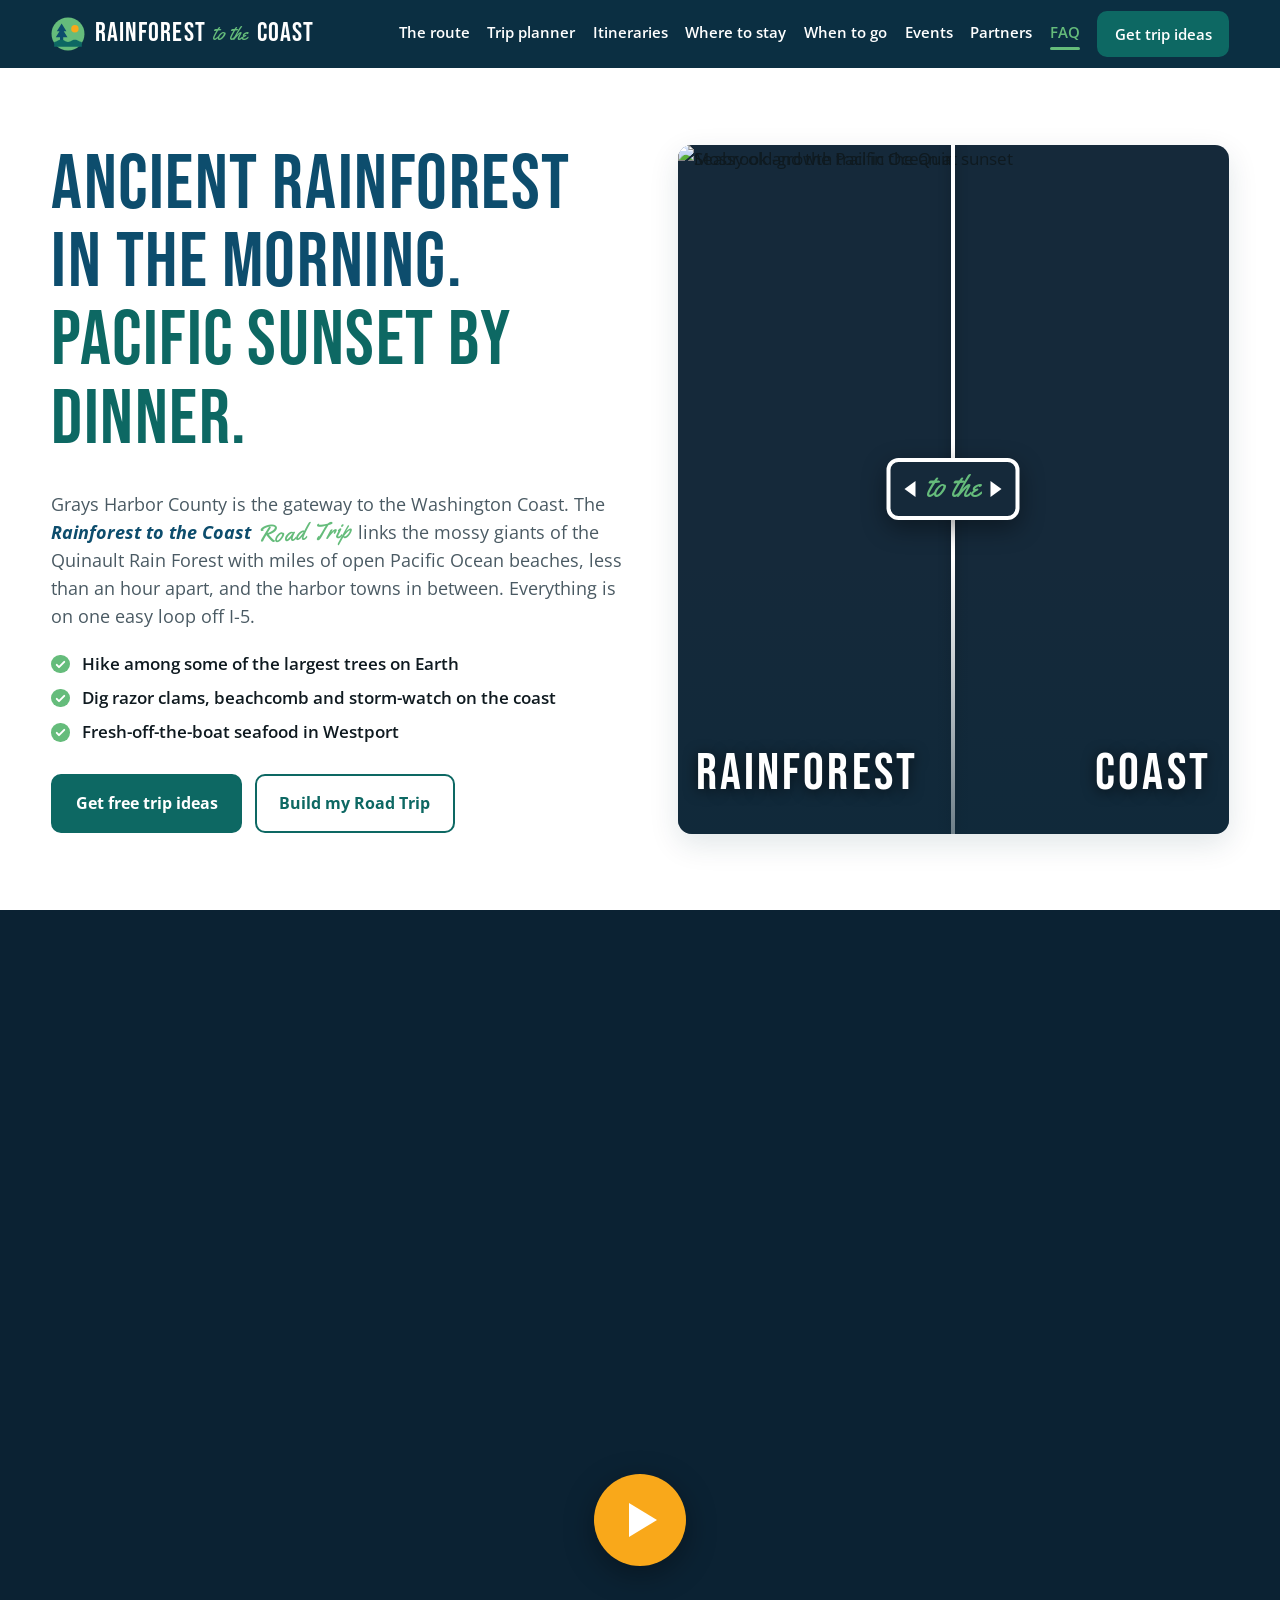
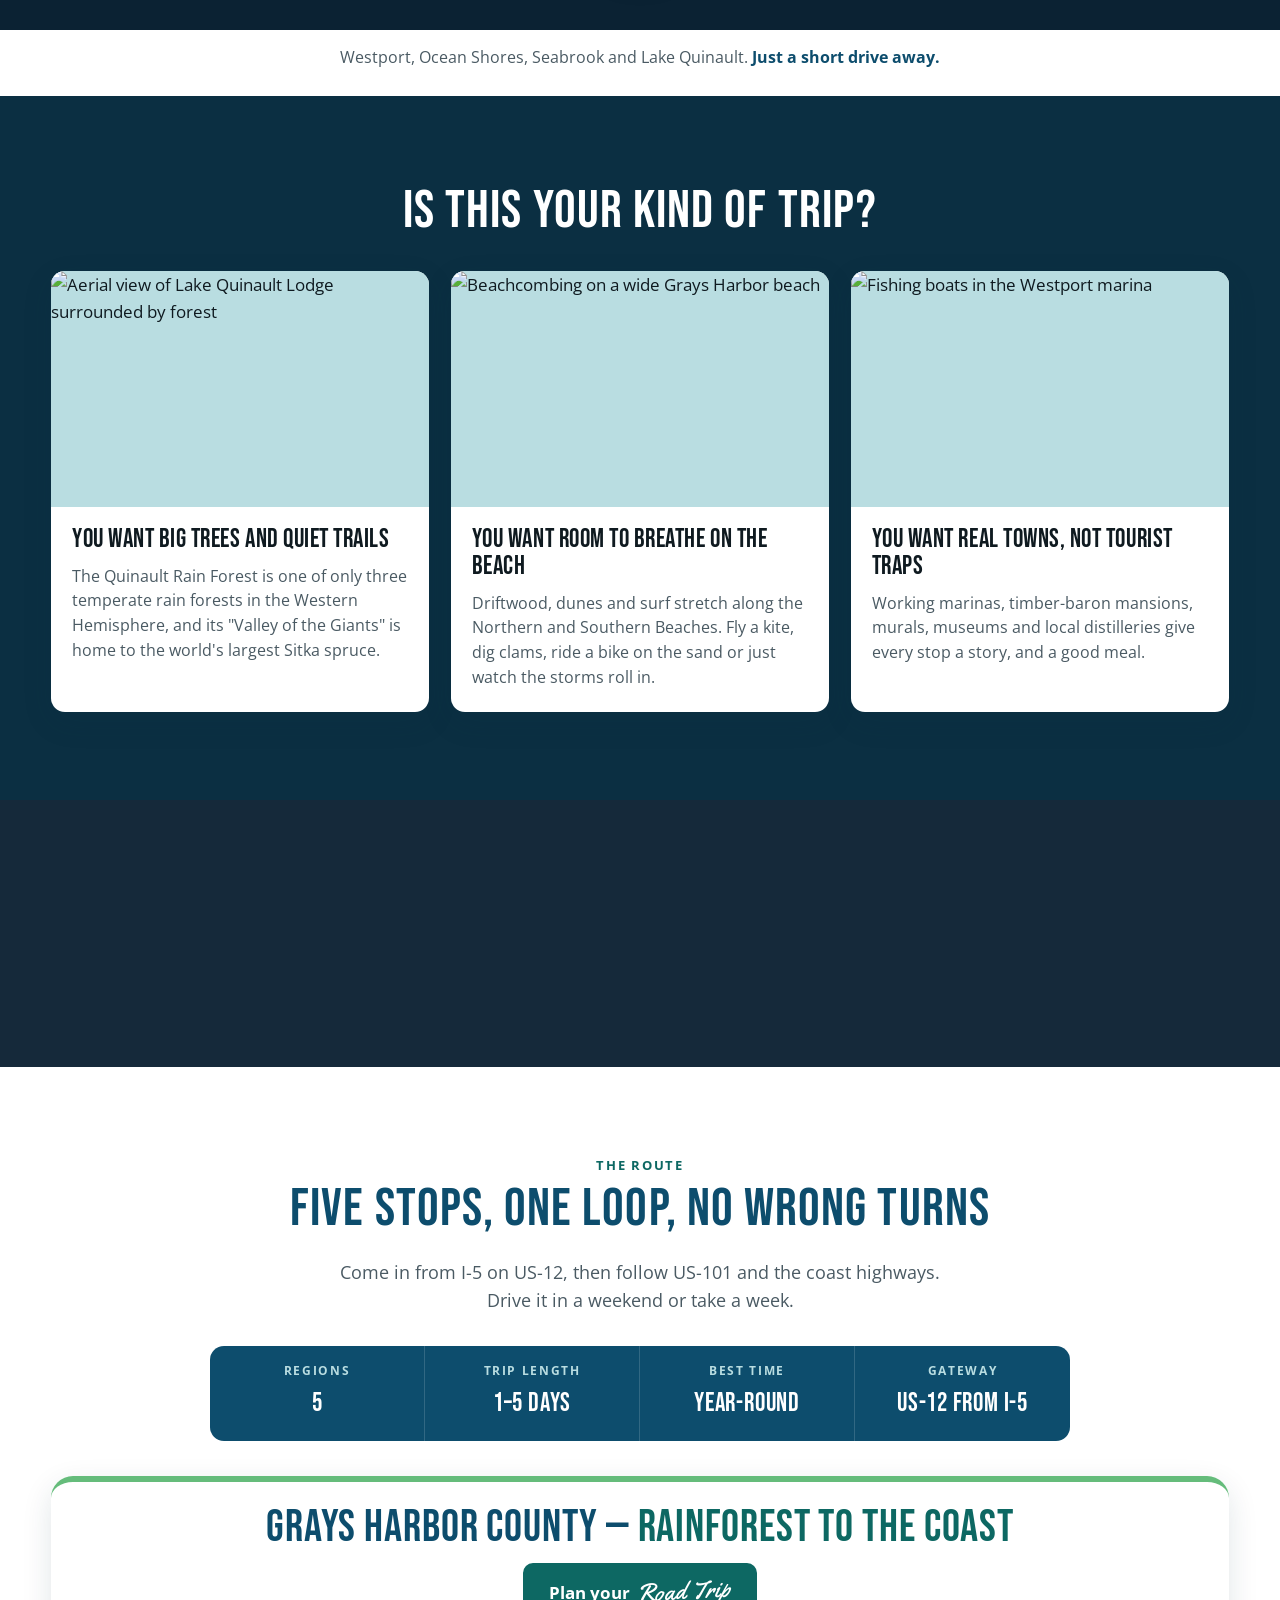
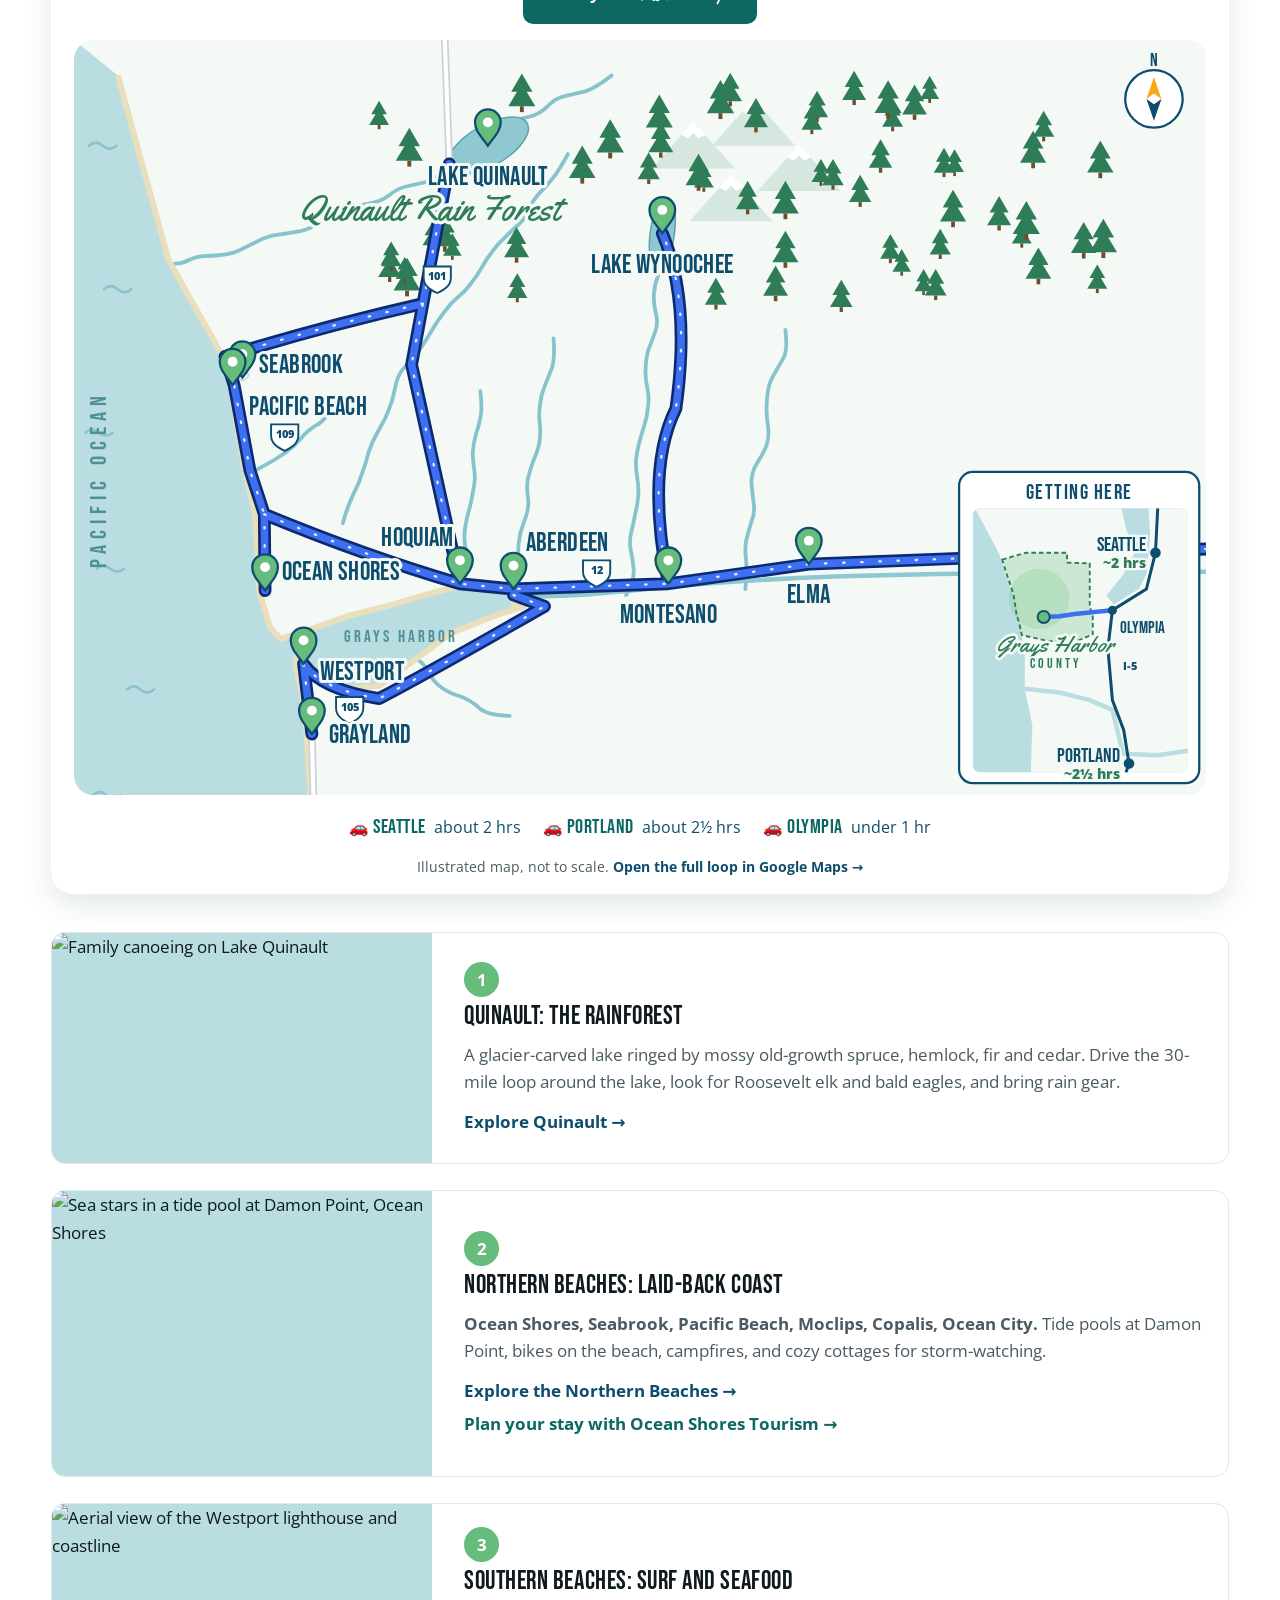
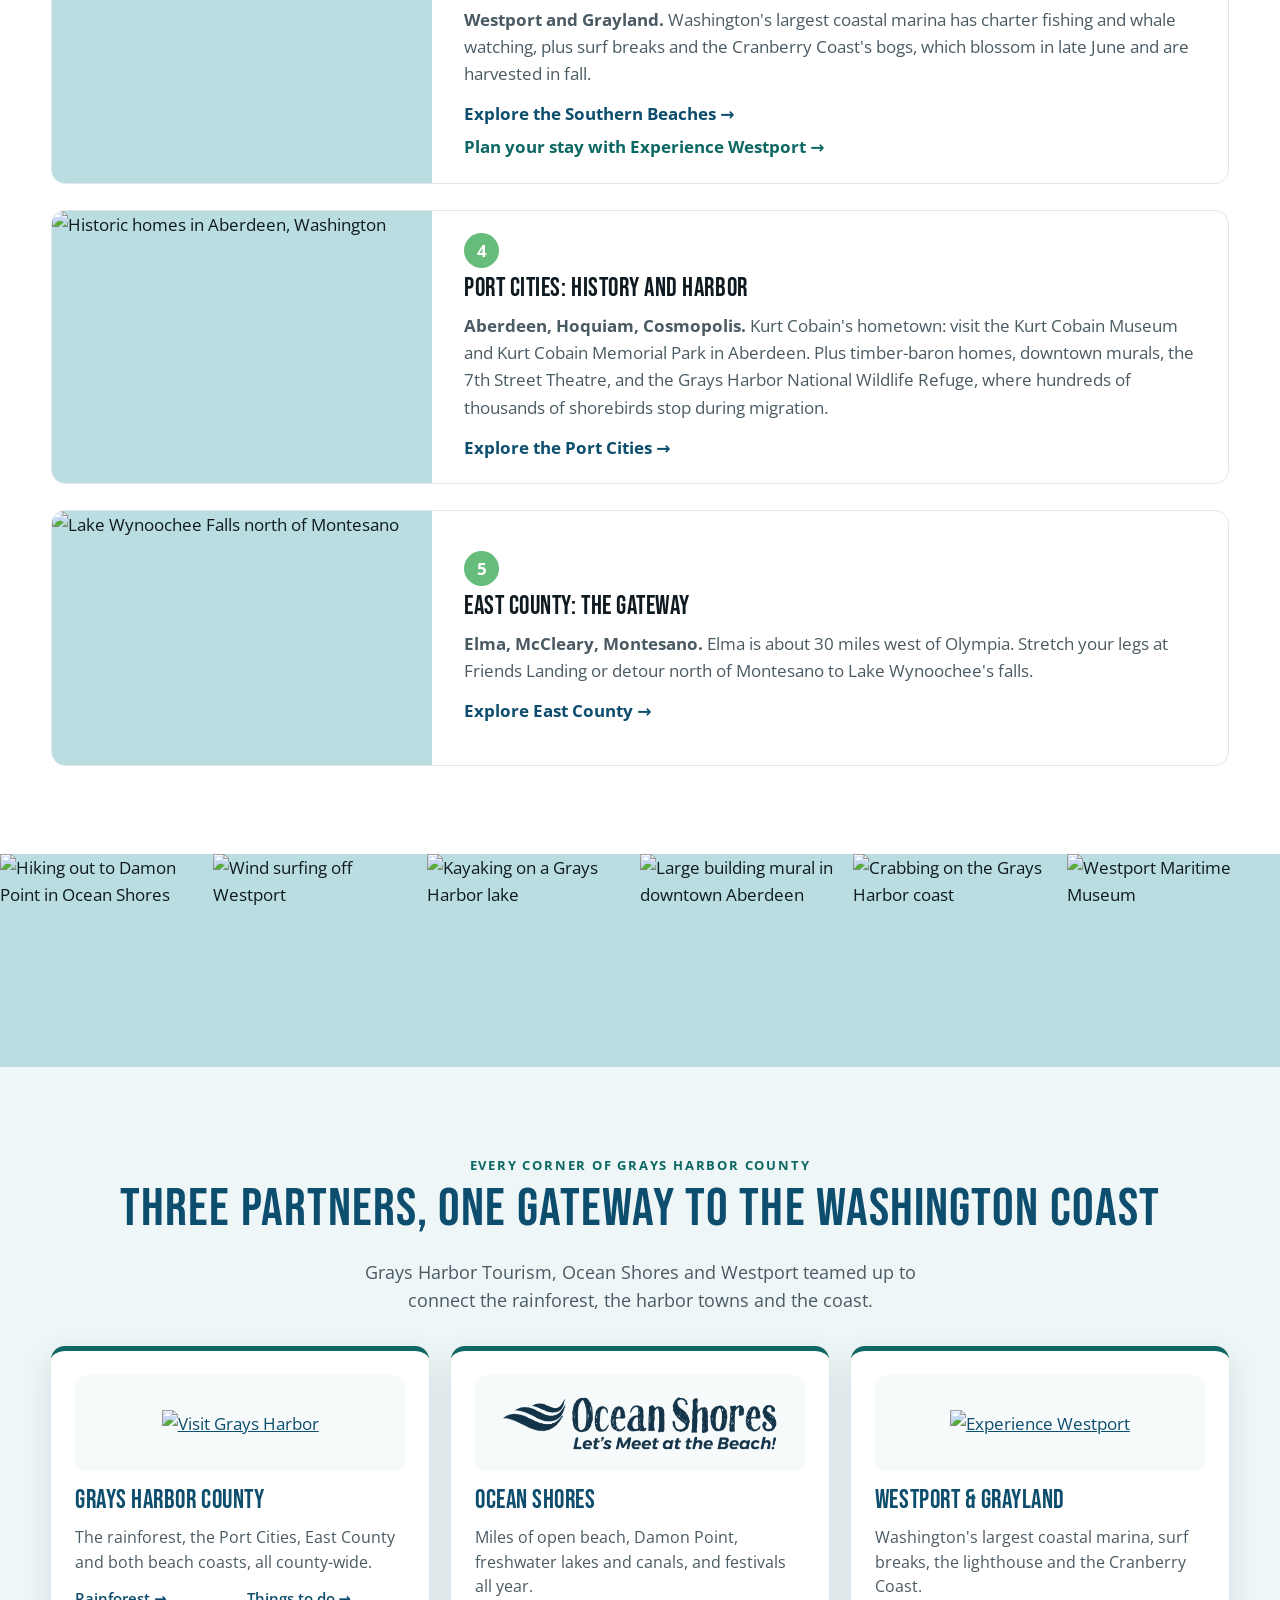
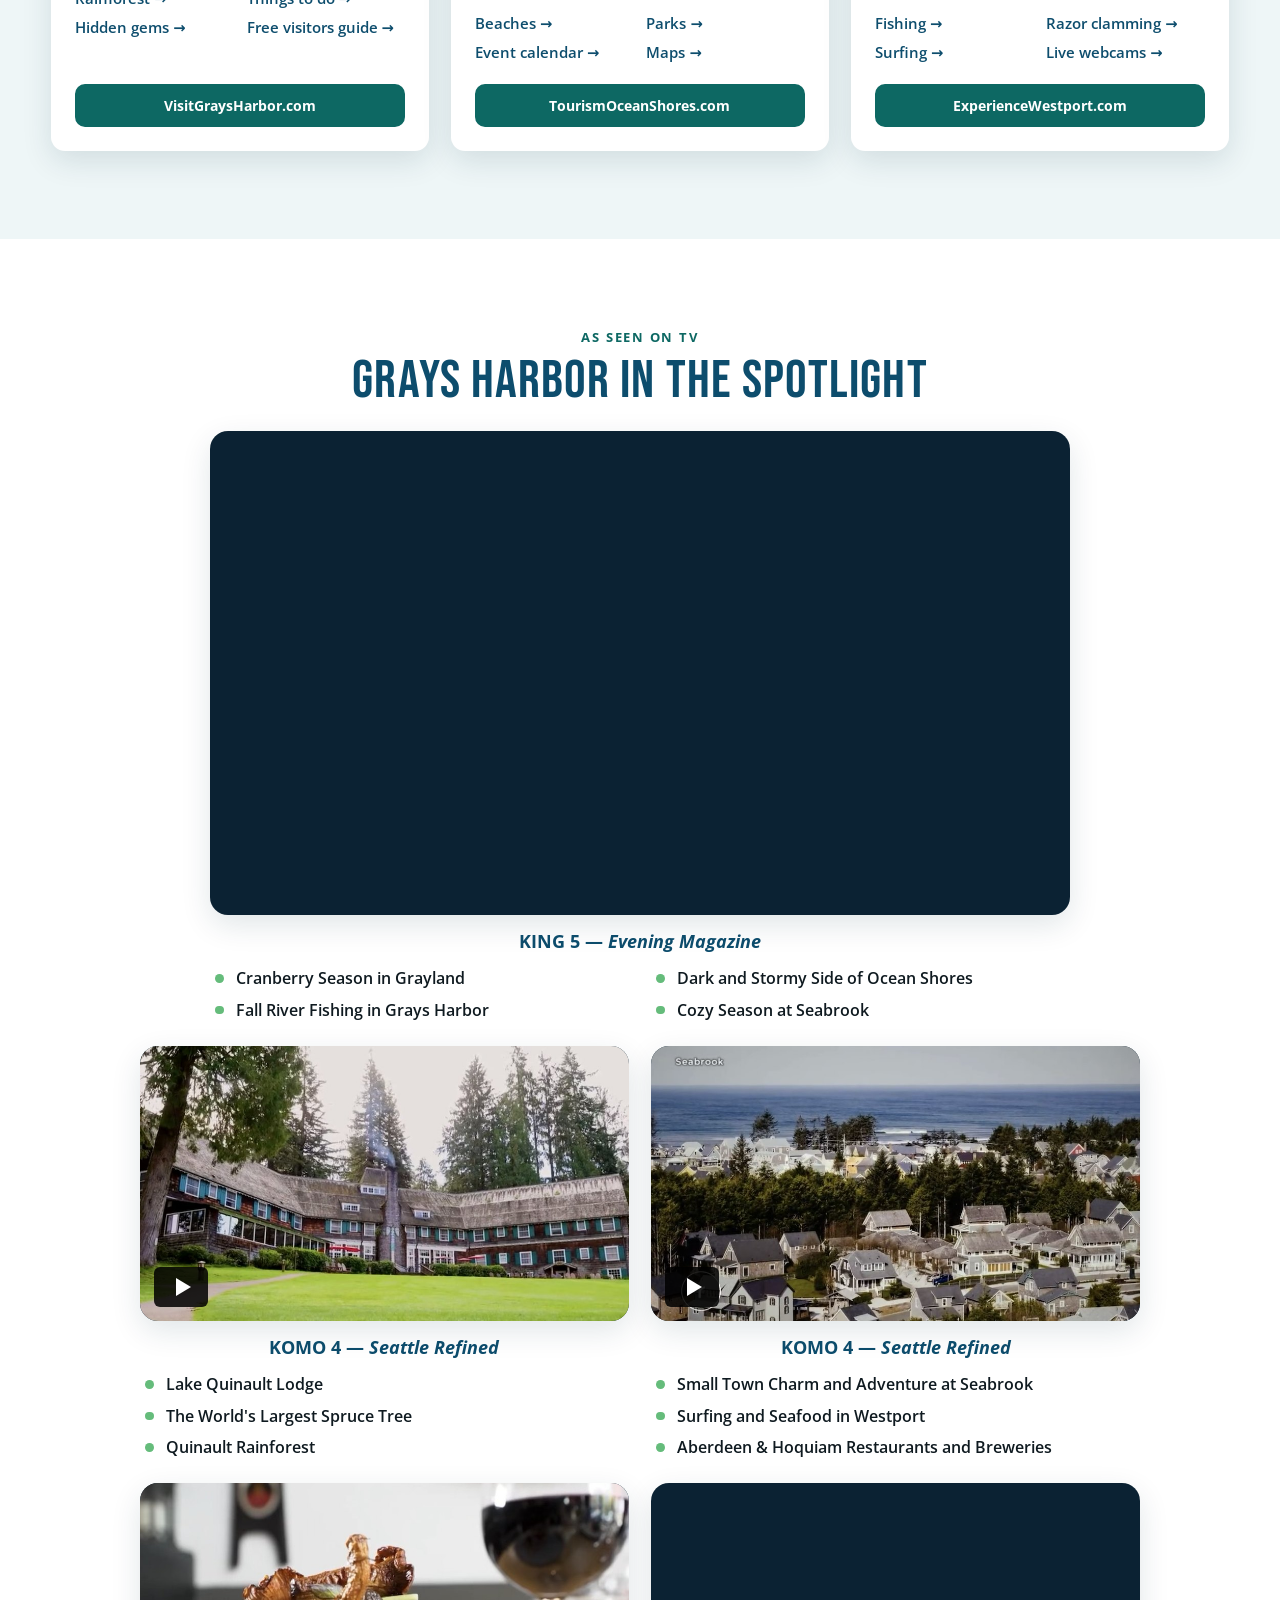
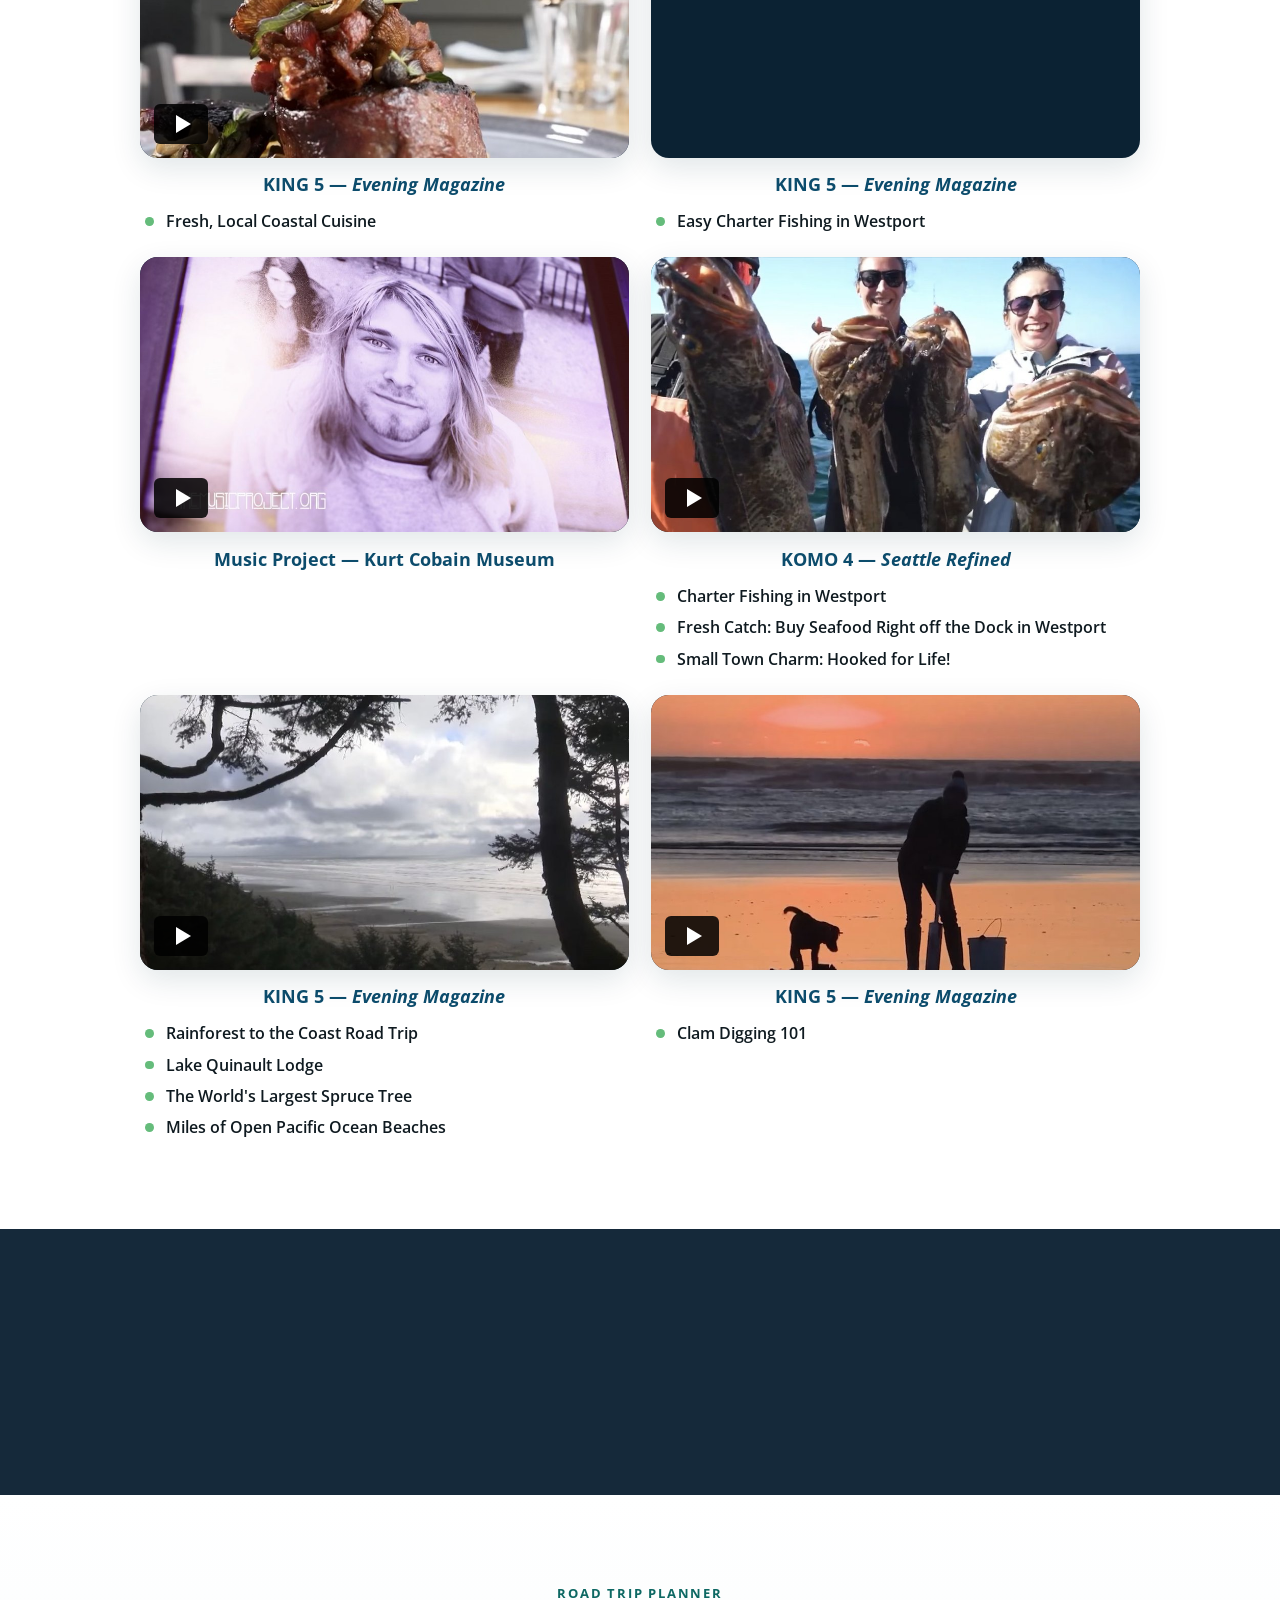
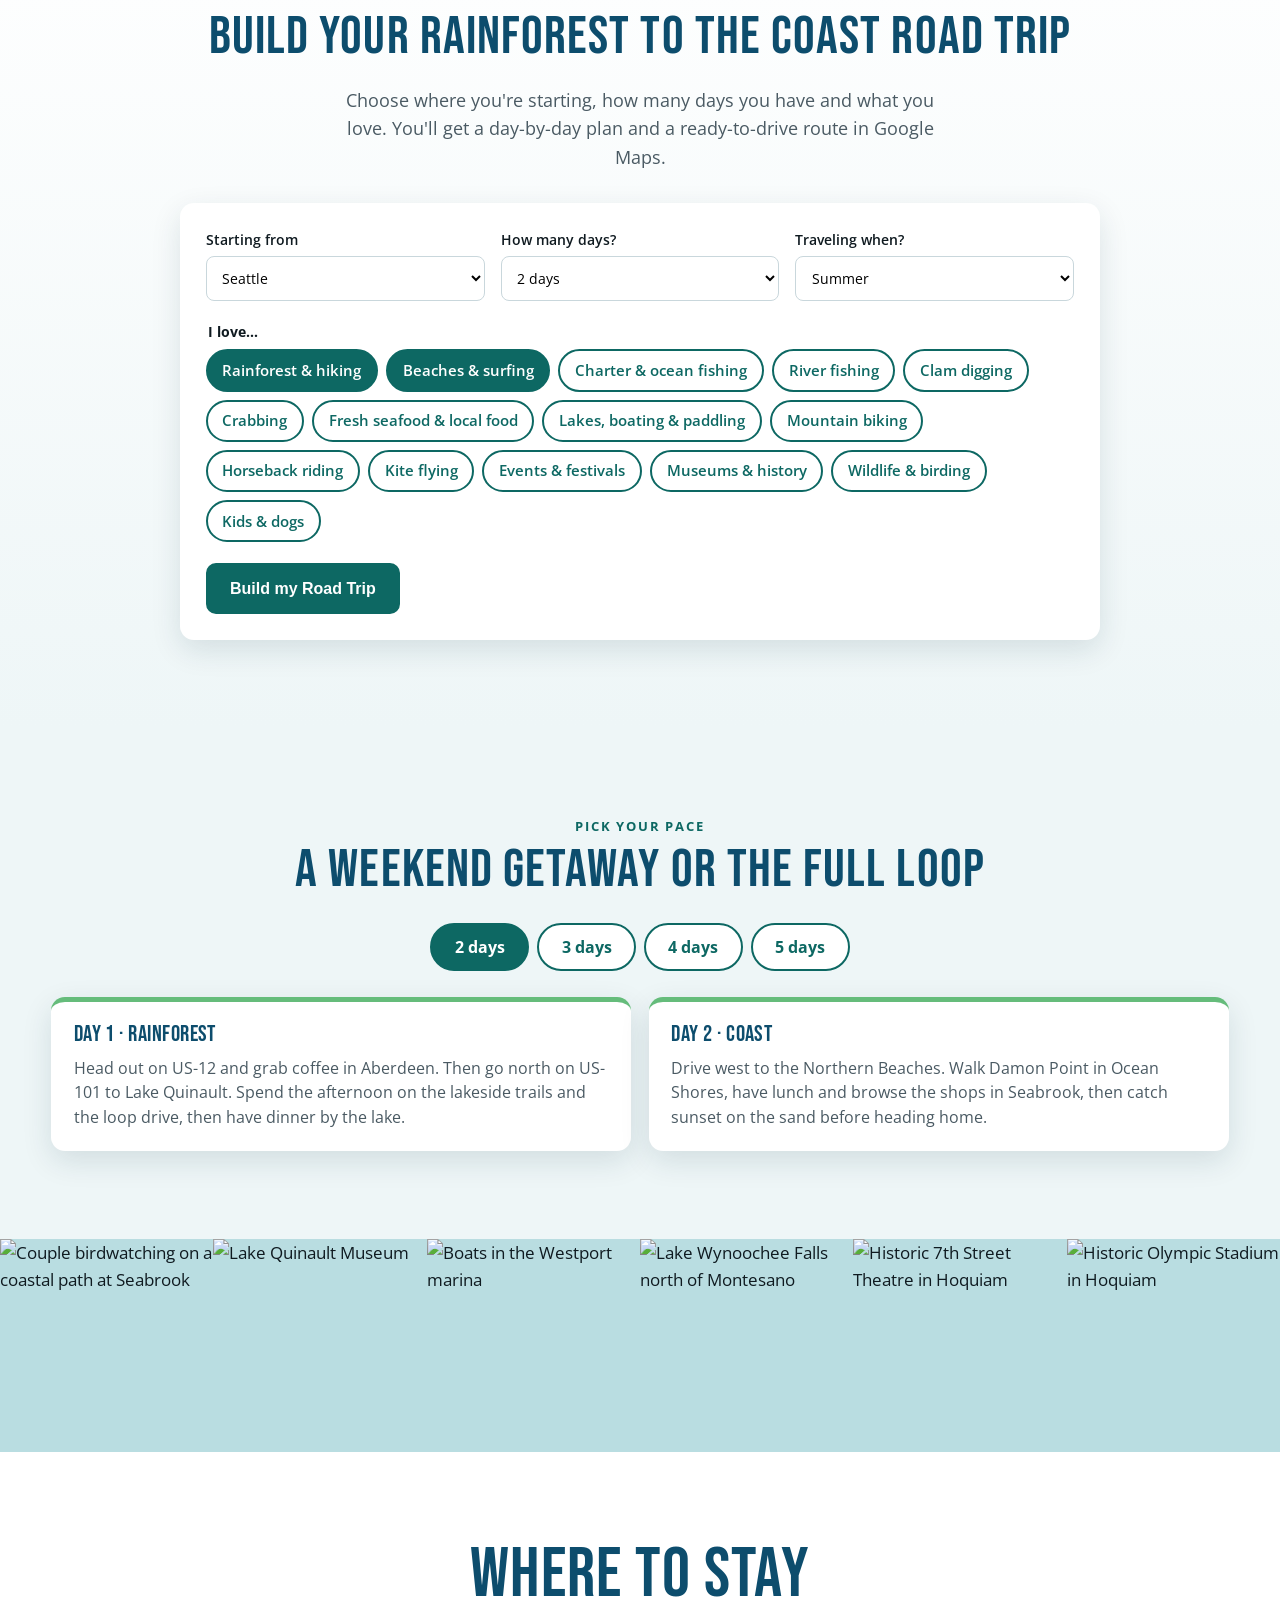
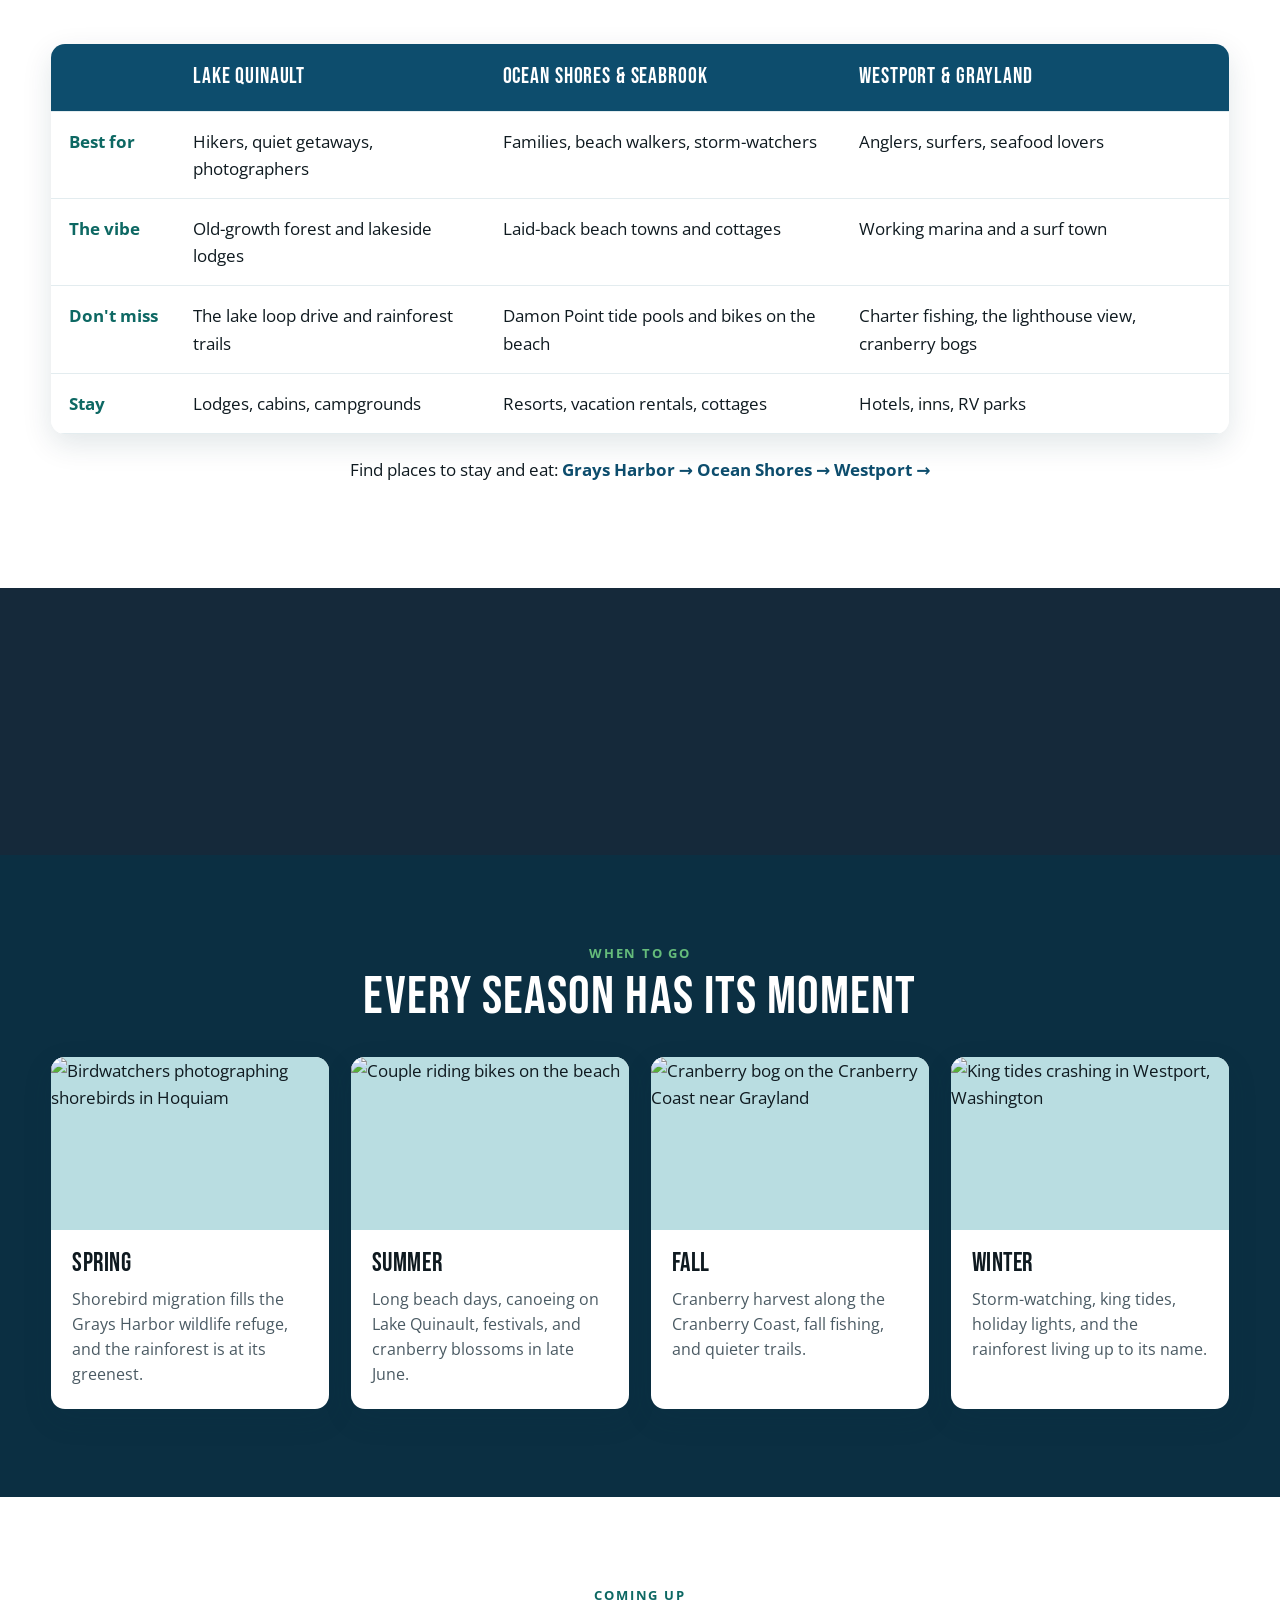
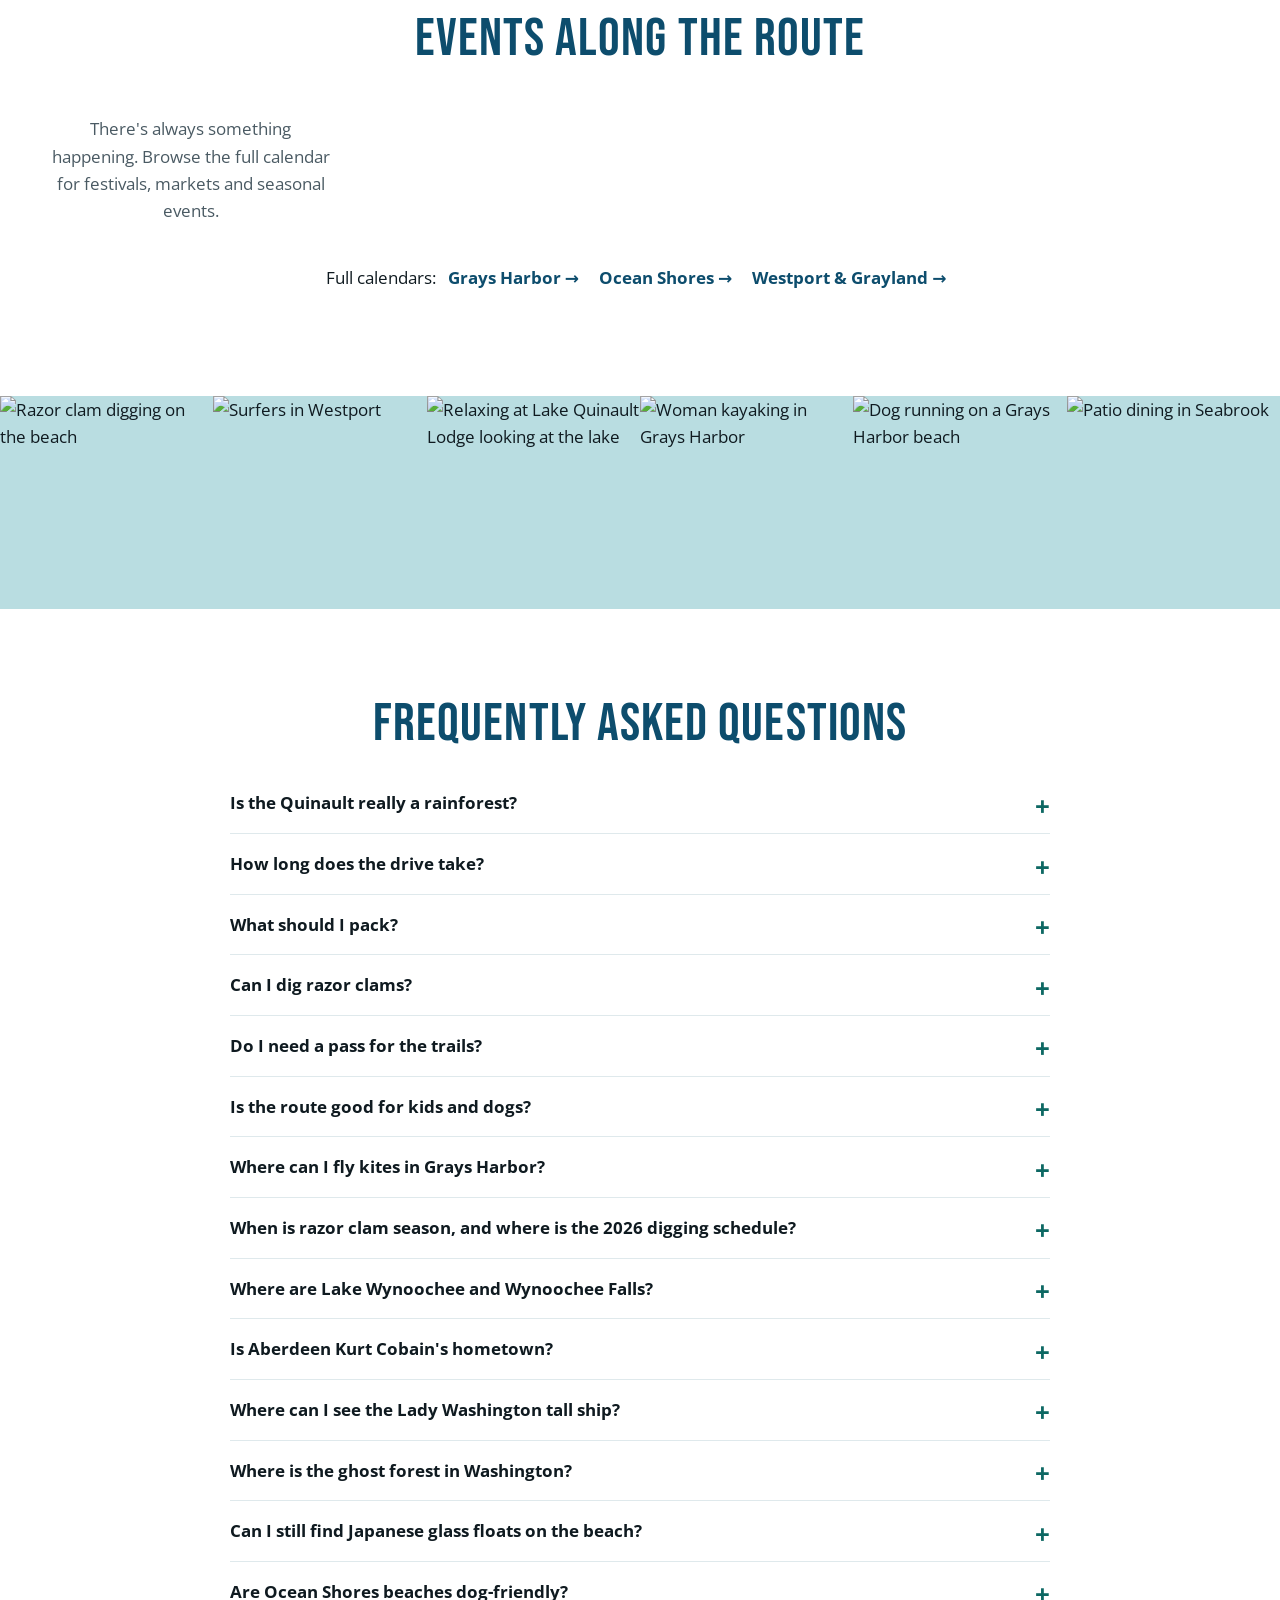
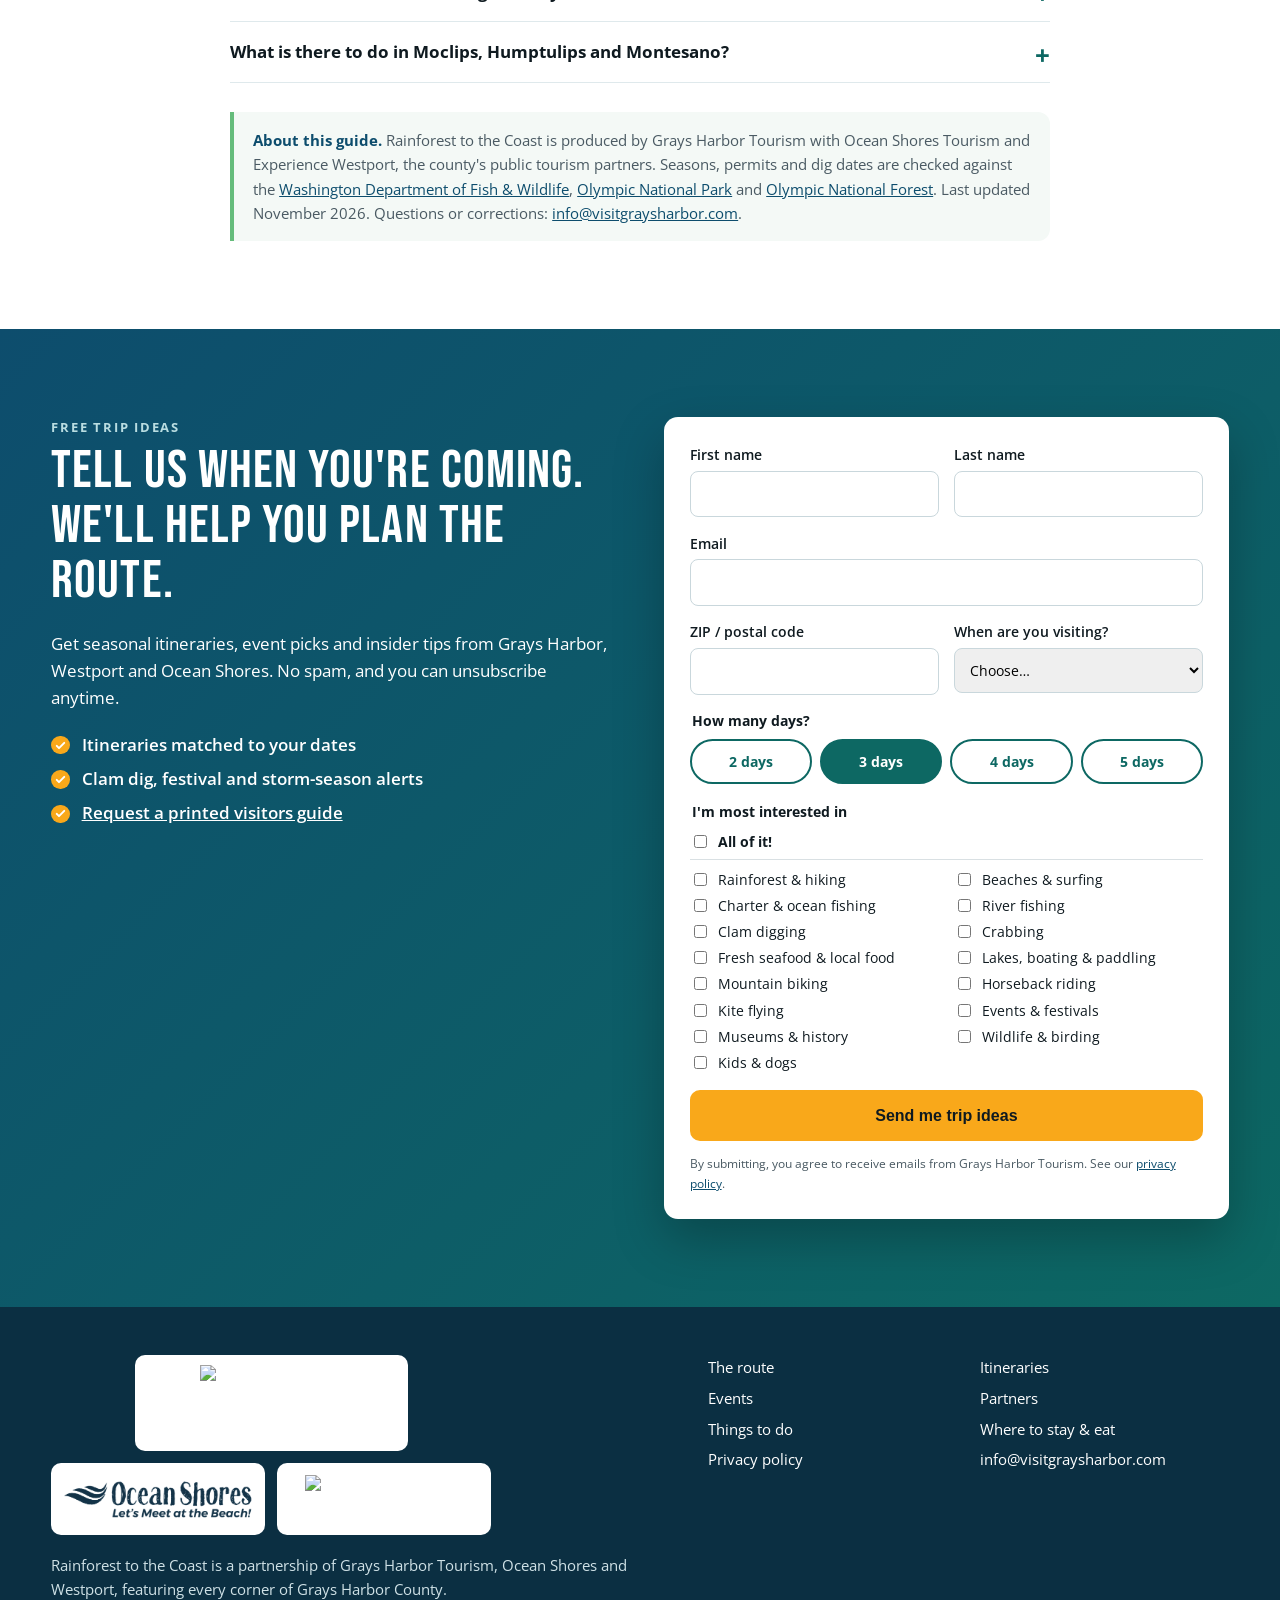
==== commit 1efe04c7: "SEO/AI: FAQ answers for top county searches (kites, razor clams, Wynoochee, Cobain, Lady Washington," ====
--- a/index.html
+++ b/index.html
@@ -25,7 +25,8 @@
 <link rel="preconnect" href="https://visitgraysharbor.com">
 <link rel="preconnect" href="https://www.seabrookwa.com">
 <link href="https://fonts.googleapis.com/css2?family=Bebas+Neue&family=Yellowtail&family=Open+Sans:wght@400;600;700&display=swap" rel="stylesheet">
-<link rel="stylesheet" href="/assets/style.css?v=20261118i">
+<link rel="stylesheet" href="/assets/style.css?v=20261118p">
+<script type="application/ld+json">{"@context": "https://schema.org", "@graph": [{"@type": "TouristDestination", "@id": "https://www.rainforesttothecoast.com/#destination", "name": "Grays Harbor County, Washington", "alternateName": "Rainforest to the Coast", "description": "Grays Harbor County is the gateway to the Washington Coast, linking the Quinault Rain Forest with Pacific beaches, harbor towns, lakes and rivers about 2 hours from Seattle and 2.5 hours from Portland.", "touristType": ["Families", "Road trippers", "Anglers", "Beachcombers", "Hikers", "Kite flyers", "Clam diggers"], "geo": {"@type": "GeoCoordinates", "latitude": 47.0, "longitude": -123.8}, "containedInPlace": {"@type": "State", "name": "Washington"}, "includesAttraction": [{"@type": "TouristAttraction", "name": "Quinault Rain Forest", "description": "Temperate rain forest at the south end of Olympic National Park, home to the Valley of the Giants and the world's largest Sitka spruce.", "geo": {"@type": "GeoCoordinates", "latitude": 47.468, "longitude": -123.86}, "address": {"@type": "PostalAddress", "addressLocality": "Quinault", "addressRegion": "WA", "addressCountry": "US"}, "isAccessibleForFree": true}, {"@type": "LakeBodyOfWater", "name": "Lake Quinault", "description": "Glacier-fed lake ringed by rainforest trails and a 30-mile loop drive.", "geo": {"@type": "GeoCoordinates", "latitude": 47.472, "longitude": -123.85}, "address": {"@type": "PostalAddress", "addressLocality": "Quinault", "addressRegion": "WA", "addressCountry": "US"}, "isAccessibleForFree": true}, {"@type": "LakeBodyOfWater", "name": "Lake Wynoochee", "description": "Reservoir behind Wynoochee Dam in Olympic National Forest, with Coho Campground, Wynoochee Falls and a lakeshore trail.", "geo": {"@type": "GeoCoordinates", "latitude": 47.4, "longitude": -123.6}, "address": {"@type": "PostalAddress", "addressLocality": "Montesano", "addressRegion": "WA", "addressCountry": "US"}, "isAccessibleForFree": true}, {"@type": "TouristAttraction", "name": "Damon Point", "description": "Sand spit in Ocean Shores known for tide pools, shorebirds and beachcombing.", "geo": {"@type": "GeoCoordinates", "latitude": 46.94, "longitude": -124.11}, "address": {"@type": "PostalAddress", "addressLocality": "Ocean Shores", "addressRegion": "WA", "addressCountry": "US"}, "isAccessibleForFree": true}, {"@type": "Beach", "name": "Ocean Shores beaches", "description": "Wide, windy Pacific beaches for kite flying, razor clam digging, biking and horseback riding.", "geo": {"@type": "GeoCoordinates", "latitude": 46.97, "longitude": -124.17}, "address": {"@type": "PostalAddress", "addressLocality": "Ocean Shores", "addressRegion": "WA", "addressCountry": "US"}, "isAccessibleForFree": true}, {"@type": "TouristAttraction", "name": "Copalis ghost forest", "description": "Standing dead cedars along the Copalis River, killed by the 1700 Cascadia earthquake.", "geo": {"@type": "GeoCoordinates", "latitude": 47.12, "longitude": -124.17}, "address": {"@type": "PostalAddress", "addressLocality": "Copalis Beach", "addressRegion": "WA", "addressCountry": "US"}, "isAccessibleForFree": true}, {"@type": "Park", "name": "Westport Light State Park", "description": "Beach park with a paved dune trail to Grays Harbor Lighthouse, the tallest lighthouse in Washington.", "geo": {"@type": "GeoCoordinates", "latitude": 46.89, "longitude": -124.12}, "address": {"@type": "PostalAddress", "addressLocality": "Westport", "addressRegion": "WA", "addressCountry": "US"}, "isAccessibleForFree": true}, {"@type": "Park", "name": "Kurt Cobain Memorial Park", "description": "Riverside park in Kurt Cobain's hometown of Aberdeen.", "geo": {"@type": "GeoCoordinates", "latitude": 46.976, "longitude": -123.8}, "address": {"@type": "PostalAddress", "addressLocality": "Aberdeen", "addressRegion": "WA", "addressCountry": "US"}, "isAccessibleForFree": true}, {"@type": "TouristAttraction", "name": "Grays Harbor Historical Seaport", "description": "Nonprofit home port of the tall ship Lady Washington.", "geo": {"@type": "GeoCoordinates", "latitude": 46.97, "longitude": -123.8}, "address": {"@type": "PostalAddress", "addressLocality": "Aberdeen", "addressRegion": "WA", "addressCountry": "US"}, "isAccessibleForFree": true}, {"@type": "Park", "name": "Grays Harbor National Wildlife Refuge", "description": "Tide flats and boardwalk known for spring shorebird migration.", "geo": {"@type": "GeoCoordinates", "latitude": 46.97, "longitude": -123.94}, "address": {"@type": "PostalAddress", "addressLocality": "Hoquiam", "addressRegion": "WA", "addressCountry": "US"}, "isAccessibleForFree": true}, {"@type": "Park", "name": "Lake Sylvia State Park", "description": "Lake park near Montesano for paddling, swimming, fishing and forest trails.", "geo": {"@type": "GeoCoordinates", "latitude": 46.99, "longitude": -123.59}, "address": {"@type": "PostalAddress", "addressLocality": "Montesano", "addressRegion": "WA", "addressCountry": "US"}, "isAccessibleForFree": true}]}, {"@type": "Organization", "@id": "https://www.rainforesttothecoast.com/#org", "name": "Grays Harbor Tourism", "url": "https://visitgraysharbor.com", "email": "info@visitgraysharbor.com", "areaServed": "Grays Harbor County, Washington", "member": [{"@type": "Organization", "name": "Ocean Shores Tourism", "url": "https://tourismoceanshores.com"}, {"@type": "Organization", "name": "Experience Westport", "url": "https://www.experiencewestport.com"}]}, {"@type": "WebSite", "@id": "https://www.rainforesttothecoast.com/#site", "url": "https://www.rainforesttothecoast.com/", "name": "Rainforest to the Coast", "publisher": {"@id": "https://www.rainforesttothecoast.com/#org"}, "inLanguage": "en-US"}, {"@type": "WebPage", "@id": "https://www.rainforesttothecoast.com/#page", "url": "https://www.rainforesttothecoast.com/", "name": "Rainforest to the Coast | Grays Harbor, Gateway to the Washington Coast", "isPartOf": {"@id": "https://www.rainforesttothecoast.com/#site"}, "about": {"@id": "https://www.rainforesttothecoast.com/#destination"}, "author": {"@id": "https://www.rainforesttothecoast.com/#org"}, "publisher": {"@id": "https://www.rainforesttothecoast.com/#org"}, "dateModified": "2026-11-18", "citation": ["https://wdfw.wa.gov/fishing/shellfishing-regulations/razor-clams", "https://www.nps.gov/olym/", "https://www.fs.usda.gov/olympic"]}]}</script>
 <script type="application/ld+json">
 {"@context":"https://schema.org","@type":"TouristTrip","name":"Rainforest to the Coast Road Trip","description":"A self-guided road trip through Grays Harbor County, the gateway to the Washington Coast, from the Quinault Rain Forest to the Pacific beaches of Ocean Shores, Seabrook, Westport and Grayland.","touristType":["Road trippers","Families","Outdoor enthusiasts"],"itinerary":{"@type":"ItemList","itemListElement":[{"@type":"ListItem","position":1,"name":"Quinault Rain Forest"},{"@type":"ListItem","position":2,"name":"Northern Beaches (Ocean Shores, Seabrook)"},{"@type":"ListItem","position":3,"name":"Southern Beaches (Westport, Grayland)"},{"@type":"ListItem","position":4,"name":"Port Cities (Aberdeen, Hoquiam)"},{"@type":"ListItem","position":5,"name":"East County (Montesano, Elma, McCleary)"}]},"provider":[{"@type":"Organization","name":"Grays Harbor Tourism","url":"https://visitgraysharbor.com"},{"@type":"Organization","name":"Ocean Shores Tourism","url":"https://tourismoceanshores.com"},{"@type":"Organization","name":"Experience Westport","url":"https://www.experiencewestport.com"}]}
 </script>
@@ -35,7 +36,7 @@
 if(n&&n.type==='reload'){if(location.hash)history.replaceState(null,'',location.pathname+location.search);
 window.scrollTo(0,0);addEventListener('load',function(){window.scrollTo(0,0)});}})();</script>
 <script type="application/ld+json">{"@context":"https://schema.org","@type":"VideoObject","name":"Grays Harbor, Washington: Westport, Ocean Shores and the Rainforest in 30 seconds","description":"Kites in Ocean Shores, surf at Seabrook, sunset off Westport and the lodge at Lake Quinault. Grays Harbor County is just a short drive from Seattle and Portland.","thumbnailUrl":"https://www.rainforesttothecoast.com/assets/img/gh-30-poster-endcard.jpg","uploadDate":"2026-11-17","duration":"PT30S","contentUrl":"https://www.rainforesttothecoast.com/assets/video/gh-30-1080.mp4","publisher":{"@type":"Organization","name":"Grays Harbor Tourism","url":"https://visitgraysharbor.com"}}</script>
-<script type="application/ld+json">{"@context": "https://schema.org", "@type": "FAQPage", "mainEntity": [{"@type": "Question", "name": "Is the Quinault really a rainforest?", "acceptedAnswer": {"@type": "Answer", "text": "Yes. The Quinault Rain Forest is one of only three temperate coniferous rain forests in the Western Hemisphere. It sits at the southern end of Olympic National Park and Olympic National Forest."}}, {"@type": "Question", "name": "How long does the drive take?", "acceptedAnswer": {"@type": "Answer", "text": "You can see the highlights in two days. Three to five days lets you slow down, add the Southern Beaches, and stay overnight in both the rainforest and on the coast. The itineraries above show what fits."}}, {"@type": "Question", "name": "What should I pack?", "acceptedAnswer": {"@type": "Answer", "text": "Layers, rain gear and good walking shoes, even in summer. Bring a camera and binoculars for elk, eagles and shorebirds."}}, {"@type": "Question", "name": "Can I dig razor clams?", "acceptedAnswer": {"@type": "Answer", "text": "Yes, when a dig is open. You'll need a Washington shellfish license, and dig dates and beaches are set by the Washington Department of Fish & Wildlife, so check their razor clam page before you go."}}, {"@type": "Question", "name": "Do I need a pass for the trails?", "acceptedAnswer": {"@type": "Answer", "text": "Some trailheads around Lake Quinault are on national park or national forest land and may need a recreation pass. Check the trailhead signs or the park and forest websites before you go."}}, {"@type": "Question", "name": "Is the route good for kids and dogs?", "acceptedAnswer": {"@type": "Answer", "text": "Yes. Beaches, short forest loops, tide pools and bike rentals all work for families, and many beaches welcome dogs on leash. Check each park's rules."}}]}</script>
+<script type="application/ld+json">{"@context": "https://schema.org", "@type": "FAQPage", "mainEntity": [{"@type": "Question", "name": "Is the Quinault really a rainforest?", "acceptedAnswer": {"@type": "Answer", "text": "Yes. The Quinault Rain Forest is one of only three temperate coniferous rain forests in the Western Hemisphere. It sits at the southern end of Olympic National Park and Olympic National Forest."}}, {"@type": "Question", "name": "How long does the drive take?", "acceptedAnswer": {"@type": "Answer", "text": "You can see the highlights in two days. Three to five days lets you slow down, add the Southern Beaches, and stay overnight in both the rainforest and on the coast. The itineraries above show what fits."}}, {"@type": "Question", "name": "What should I pack?", "acceptedAnswer": {"@type": "Answer", "text": "Layers, rain gear and good walking shoes, even in summer. Bring a camera and binoculars for elk, eagles and shorebirds."}}, {"@type": "Question", "name": "Can I dig razor clams?", "acceptedAnswer": {"@type": "Answer", "text": "Yes, when a dig is open. You'll need a Washington shellfish license, and dig dates and beaches are set by the Washington Department of Fish & Wildlife, so check their razor clam page before you go."}}, {"@type": "Question", "name": "Do I need a pass for the trails?", "acceptedAnswer": {"@type": "Answer", "text": "Some trailheads around Lake Quinault are on national park or national forest land and may need a recreation pass. Check the trailhead signs or the park and forest websites before you go."}}, {"@type": "Question", "name": "Is the route good for kids and dogs?", "acceptedAnswer": {"@type": "Answer", "text": "Yes. Beaches, short forest loops, tide pools and bike rentals all work for families, and many beaches welcome dogs on leash. Check each park's rules."}}, {"@type": "Question", "name": "Where can I fly kites in Grays Harbor?", "acceptedAnswer": {"@type": "Answer", "text": "The wide, flat, windy beaches of Ocean Shores are some of the best kite-flying spots on the Washington Coast, with steady onshore breezes most afternoons. The beaches at Westport Light State Park, Grayland, Pacific Beach and Moclips are good too. Kite flying is free, and the Ocean Shores beach approaches put you right on the sand."}}, {"@type": "Question", "name": "When is razor clam season, and where is the 2026 digging schedule?", "acceptedAnswer": {"@type": "Answer", "text": "Razor clam digs on Grays Harbor beaches are set by the Washington Department of Fish & Wildlife (WDFW). Digs usually run on low tides from fall through spring on Twin Harbors (Westport and Grayland), Copalis and Mocrocks (Ocean Shores north to Moclips). WDFW announces each dig after toxin testing, so check the WDFW razor clam page for current dates. You need a Washington shellfish license."}}, {"@type": "Question", "name": "Where are Lake Wynoochee and Wynoochee Falls?", "acceptedAnswer": {"@type": "Answer", "text": "Lake Wynoochee is a reservoir behind Wynoochee Dam in Olympic National Forest, about 35 miles north of Montesano on Wynoochee Valley Road. Wynoochee Falls is a short hike upstream. Coho Campground, a national forest campground, sits on the lakeshore with swimming, paddling and a trail around the lake. The road is long and partly gravel, so allow extra time."}}, {"@type": "Question", "name": "Is Aberdeen Kurt Cobain's hometown?", "acceptedAnswer": {"@type": "Answer", "text": "Yes. Kurt Cobain grew up in Aberdeen. Visit Kurt Cobain Memorial Park by the Young Street Bridge over the Wishkah River, the Kurt Cobain Museum run by the nonprofit Music Project, and the \"Welcome to Aberdeen: Come As You Are\" sign on the way into town."}}, {"@type": "Question", "name": "Where can I see the Lady Washington tall ship?", "acceptedAnswer": {"@type": "Answer", "text": "The Lady Washington's home port is Aberdeen, at the nonprofit Grays Harbor Historical Seaport. The ship travels the West Coast for much of the year, so check the Seaport's schedule for dockside tours and sails before you go."}}, {"@type": "Question", "name": "Where is the ghost forest in Washington?", "acceptedAnswer": {"@type": "Answer", "text": "The Copalis ghost forest stands along the Copalis River near Copalis Beach, just north of Ocean Shores. The silver, standing dead cedars were killed when the land dropped and flooded with salt water during the 1700 Cascadia earthquake. It's best seen by kayak from the river at high tide."}}, {"@type": "Question", "name": "Can I still find Japanese glass floats on the beach?", "acceptedAnswer": {"@type": "Answer", "text": "They're rare now, but beachcombers still find glass floats and other treasures on Grays Harbor beaches, especially after winter storms and king tides. Walk the tide line early in the morning on the beaches from Moclips to Grayland."}}, {"@type": "Question", "name": "Are Ocean Shores beaches dog-friendly?", "acceptedAnswer": {"@type": "Answer", "text": "Yes. Dogs are welcome on Ocean Shores and most Grays Harbor beaches on a leash, and the beaches are big enough for long walks. Many places to stay welcome pets; ask about pet policies when you book."}}, {"@type": "Question", "name": "What is there to do in Moclips, Humptulips and Montesano?", "acceptedAnswer": {"@type": "Answer", "text": "Moclips is a quiet beach town at the north end of the Ocean Shores beaches, great for beachcombing and sunsets. Humptulips sits on US-101 on the way to Lake Quinault and is known for salmon and steelhead fishing on the Humptulips River. Montesano is the county seat, with the historic courthouse, Lake Sylvia State Park and the road north to Lake Wynoochee."}}]}</script>
 </head>
 <body>
 <a class="skip" href="#main">Skip to content</a>
@@ -625,6 +626,16 @@
     <details><summary>Can I dig razor clams?</summary><p>Yes, when a dig is open. You'll need a Washington shellfish license, and dig dates and beaches are set by the Washington Department of Fish &amp; Wildlife, so check their razor clam page before you go.</p></details>
     <details><summary>Do I need a pass for the trails?</summary><p>Some trailheads around Lake Quinault are on national park or national forest land and may need a recreation pass. Check the trailhead signs or the park and forest websites before you go.</p></details>
     <details><summary>Is the route good for kids and dogs?</summary><p>Yes. Beaches, short forest loops, tide pools and bike rentals all work for families, and many beaches welcome dogs on leash. Check each park's rules.</p></details>
+    <details><summary>Where can I fly kites in Grays Harbor?</summary><p>The wide, flat, windy beaches of Ocean Shores are some of the best kite-flying spots on the Washington Coast, with steady onshore breezes most afternoons. The beaches at Westport Light State Park, Grayland, Pacific Beach and Moclips are good too. Kite flying is free, and the Ocean Shores beach approaches put you right on the sand.</p></details>
+    <details><summary>When is razor clam season, and where is the 2026 digging schedule?</summary><p>Razor clam digs on Grays Harbor beaches are set by the Washington Department of Fish &amp; Wildlife (WDFW). Digs usually run on low tides from fall through spring on Twin Harbors (Westport and Grayland), Copalis and Mocrocks (Ocean Shores north to Moclips). WDFW announces each dig after toxin testing, so check the <a href="https://wdfw.wa.gov/fishing/shellfishing-regulations/razor-clams" target="_blank" rel="noopener">WDFW razor clam page</a> for current dates. You need a Washington shellfish license.</p></details>
+    <details><summary>Where are Lake Wynoochee and Wynoochee Falls?</summary><p>Lake Wynoochee is a reservoir behind Wynoochee Dam in Olympic National Forest, about 35 miles north of Montesano on Wynoochee Valley Road. Wynoochee Falls is a short hike upstream. Coho Campground, a national forest campground, sits on the lakeshore with swimming, paddling and a trail around the lake. The road is long and partly gravel, so allow extra time.</p></details>
+    <details><summary>Is Aberdeen Kurt Cobain's hometown?</summary><p>Yes. Kurt Cobain grew up in Aberdeen. Visit Kurt Cobain Memorial Park by the Young Street Bridge over the Wishkah River, the Kurt Cobain Museum run by the nonprofit Music Project, and the "Welcome to Aberdeen: Come As You Are" sign on the way into town.</p></details>
+    <details><summary>Where can I see the Lady Washington tall ship?</summary><p>The Lady Washington's home port is Aberdeen, at the nonprofit Grays Harbor Historical Seaport. The ship travels the West Coast for much of the year, so check the Seaport's schedule for dockside tours and sails before you go.</p></details>
+    <details><summary>Where is the ghost forest in Washington?</summary><p>The Copalis ghost forest stands along the Copalis River near Copalis Beach, just north of Ocean Shores. The silver, standing dead cedars were killed when the land dropped and flooded with salt water during the 1700 Cascadia earthquake. It's best seen by kayak from the river at high tide.</p></details>
+    <details><summary>Can I still find Japanese glass floats on the beach?</summary><p>They're rare now, but beachcombers still find glass floats and other treasures on Grays Harbor beaches, especially after winter storms and king tides. Walk the tide line early in the morning on the beaches from Moclips to Grayland.</p></details>
+    <details><summary>Are Ocean Shores beaches dog-friendly?</summary><p>Yes. Dogs are welcome on Ocean Shores and most Grays Harbor beaches on a leash, and the beaches are big enough for long walks. Many places to stay welcome pets; ask about pet policies when you book.</p></details>
+    <details><summary>What is there to do in Moclips, Humptulips and Montesano?</summary><p>Moclips is a quiet beach town at the north end of the Ocean Shores beaches, great for beachcombing and sunsets. Humptulips sits on US-101 on the way to Lake Quinault and is known for salmon and steelhead fishing on the Humptulips River. Montesano is the county seat, with the historic courthouse, Lake Sylvia State Park and the road north to Lake Wynoochee.</p></details>
+    <p class="about-guide"><strong>About this guide.</strong> Rainforest to the Coast is produced by Grays Harbor Tourism with Ocean Shores Tourism and Experience Westport, the county's public tourism partners. Seasons, permits and dig dates are checked against the <a href="https://wdfw.wa.gov/fishing/shellfishing-regulations/razor-clams" target="_blank" rel="noopener">Washington Department of Fish &amp; Wildlife</a>, <a href="https://www.nps.gov/olym/" target="_blank" rel="noopener">Olympic National Park</a> and <a href="https://www.fs.usda.gov/olympic" target="_blank" rel="noopener">Olympic National Forest</a>. Last updated <time datetime="2026-11-18">November 2026</time>. Questions or corrections: <a href="mailto:info@visitgraysharbor.com">info@visitgraysharbor.com</a>.</p>
   </div>
 </section>
 
@@ -744,7 +755,7 @@
 </dialog>
 
 <a class="sticky-cta btn" href="#planner">Plan my <em>Road Trip</em></a>
-<script src="/assets/planner-core.js?v=20261118m" defer></script>
-<script src="/assets/main.js?v=20261118i" defer></script>
+<script src="/assets/planner-core.js?v=20261118n" defer></script>
+<script src="/assets/main.js?v=20261118p" defer></script>
 </body>
 </html>
--- a/assets/style.css
+++ b/assets/style.css
@@ -447,3 +447,6 @@
 .plan-summary .ps-title{margin:0 0 .25rem;font-weight:800;color:var(--teal)}
 .plan-summary .ps-detail{margin:0 0 .4rem;color:var(--blue);font-weight:600}
 .lead fieldset[hidden],.plan-summary[hidden]{display:none}
+
+.about-guide{margin:1.8rem 0 0;padding:1rem 1.2rem;border-left:4px solid var(--green);background:#f4f9f6;border-radius:0 12px 12px 0;font-size:.95rem;color:var(--muted)}
+.about-guide strong{color:var(--blue)}
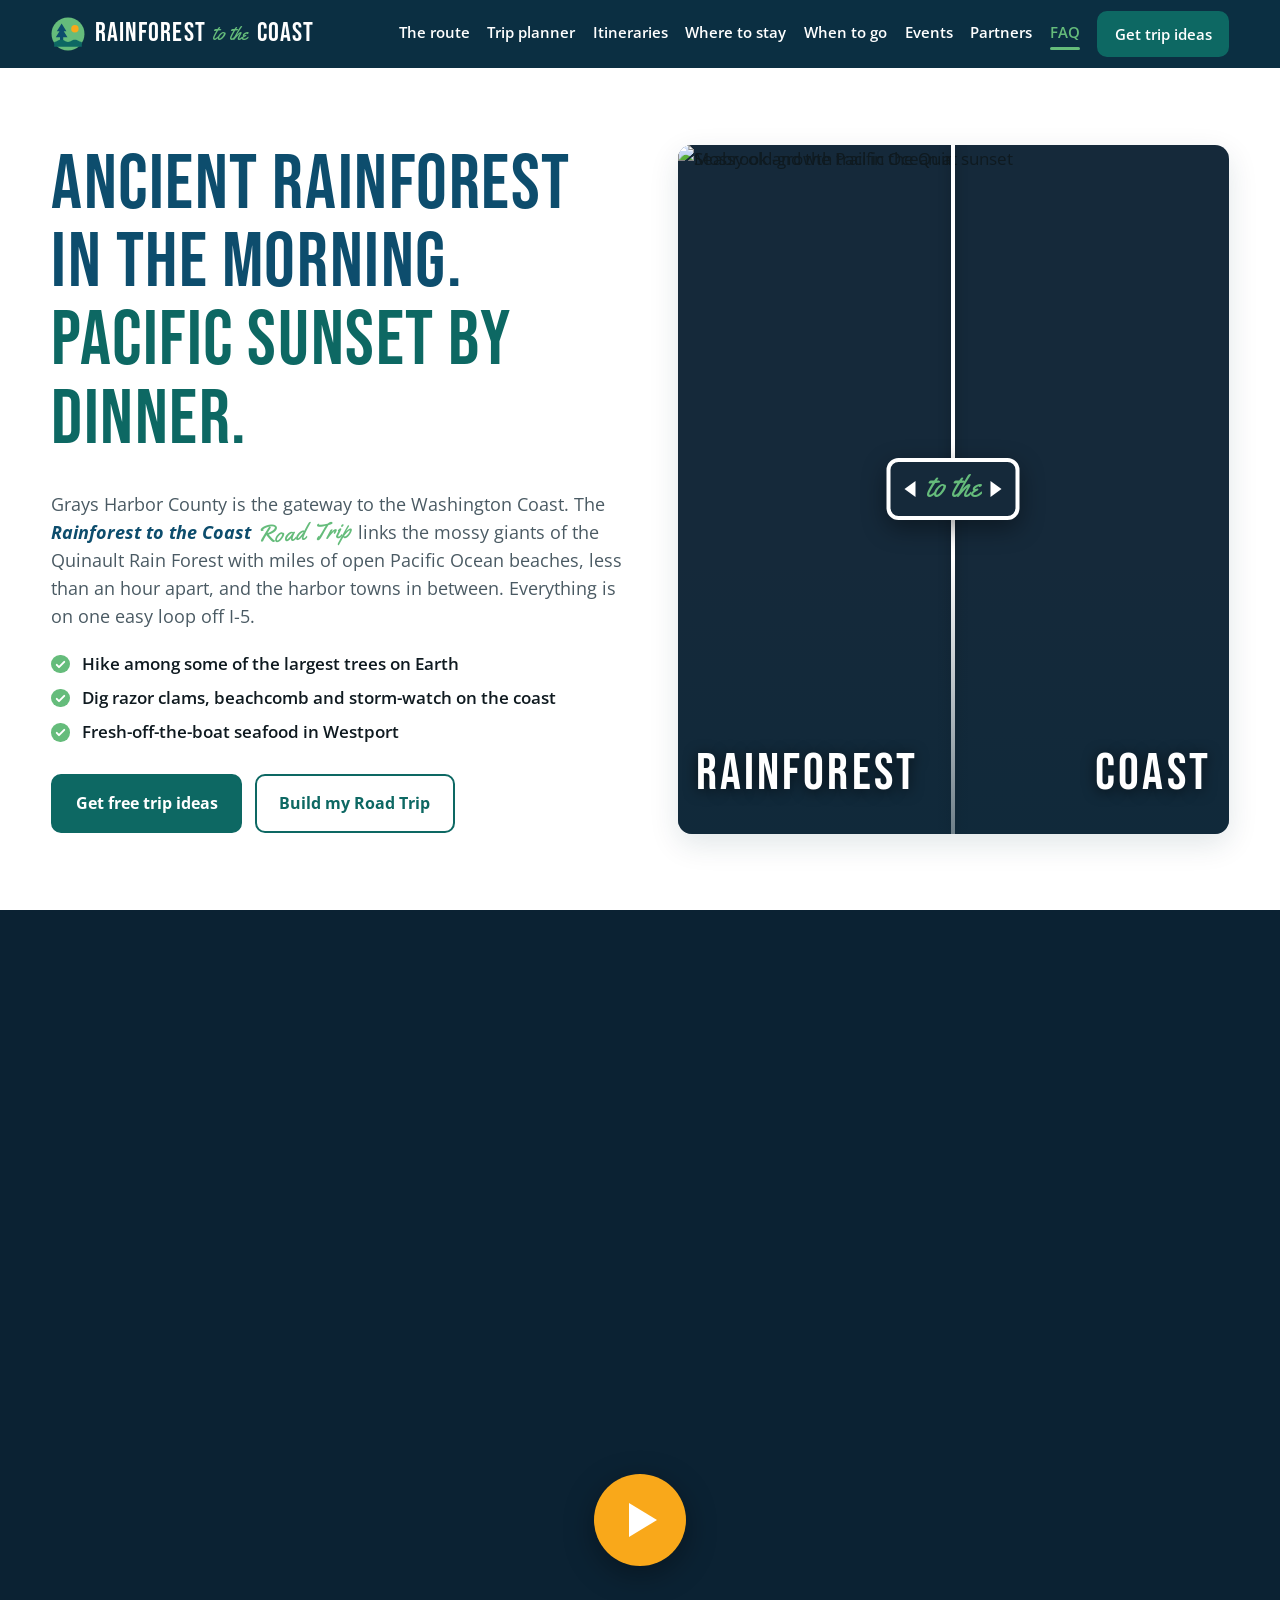
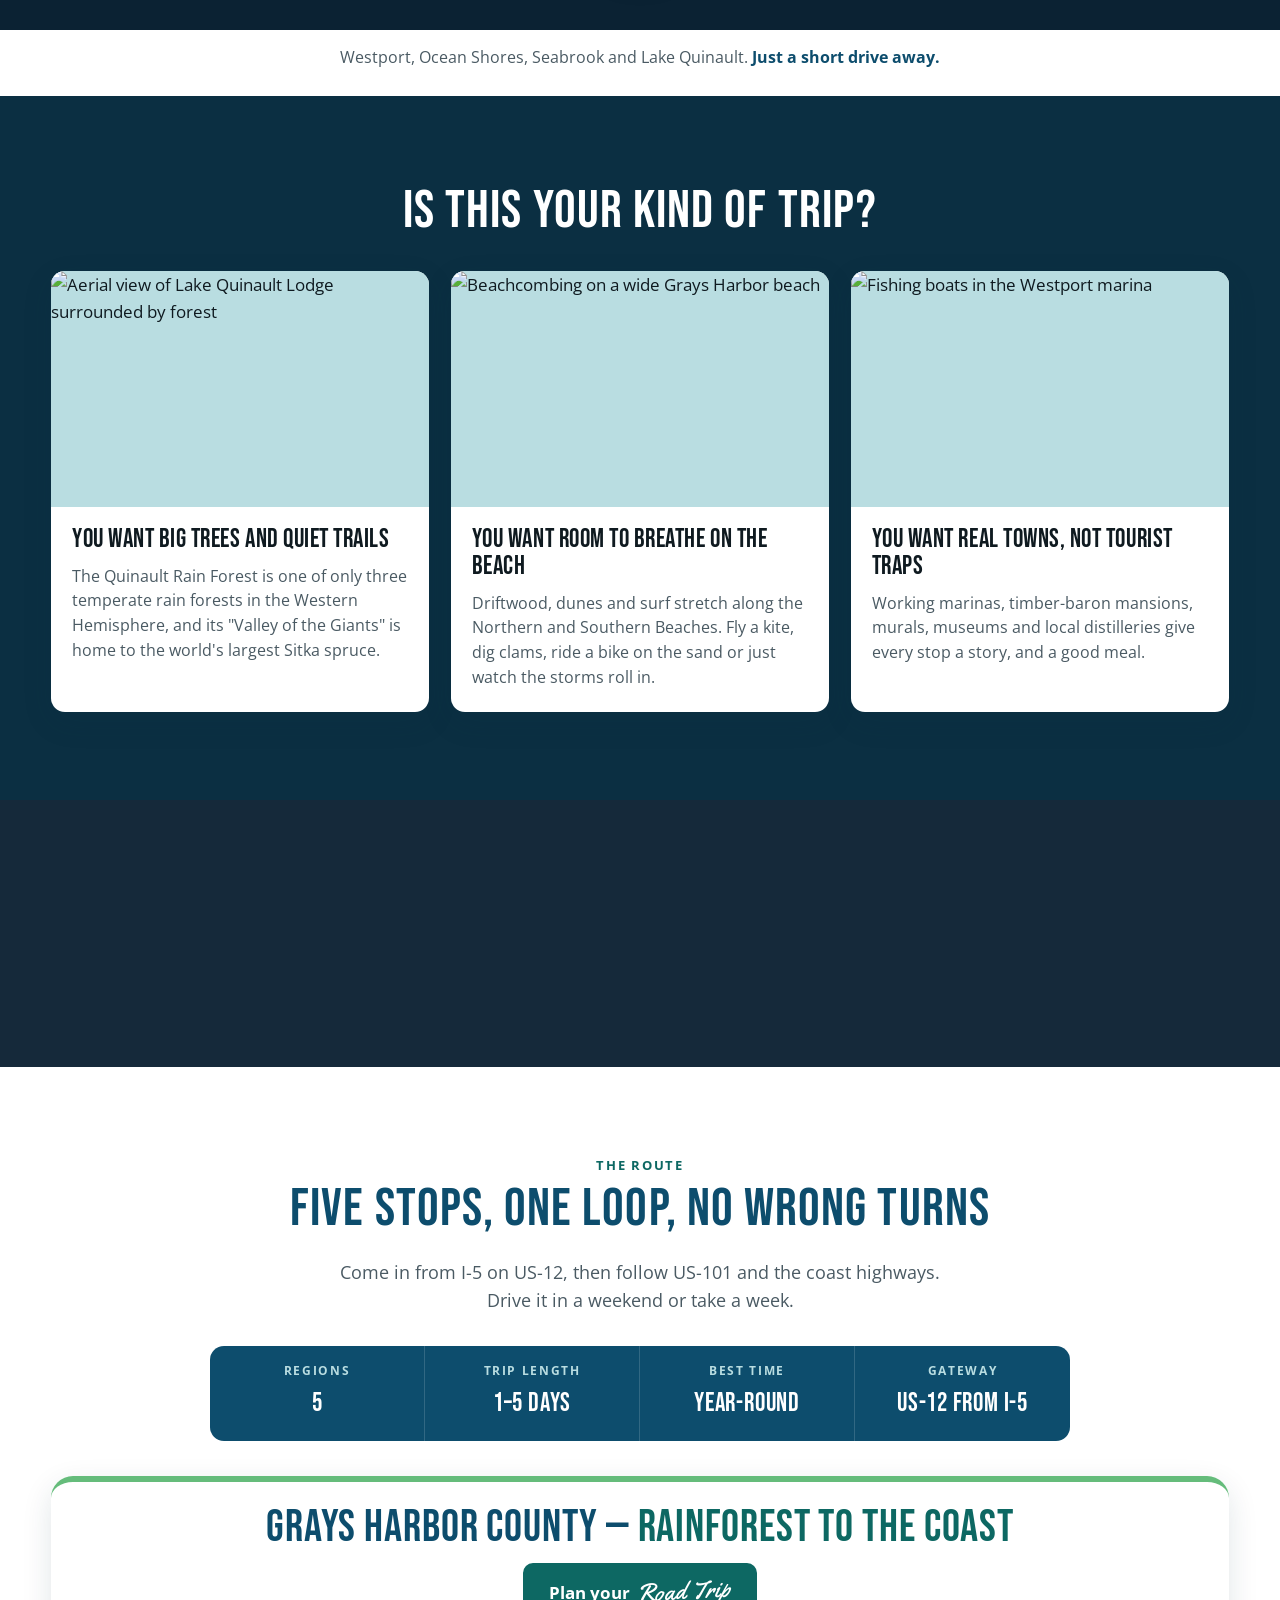
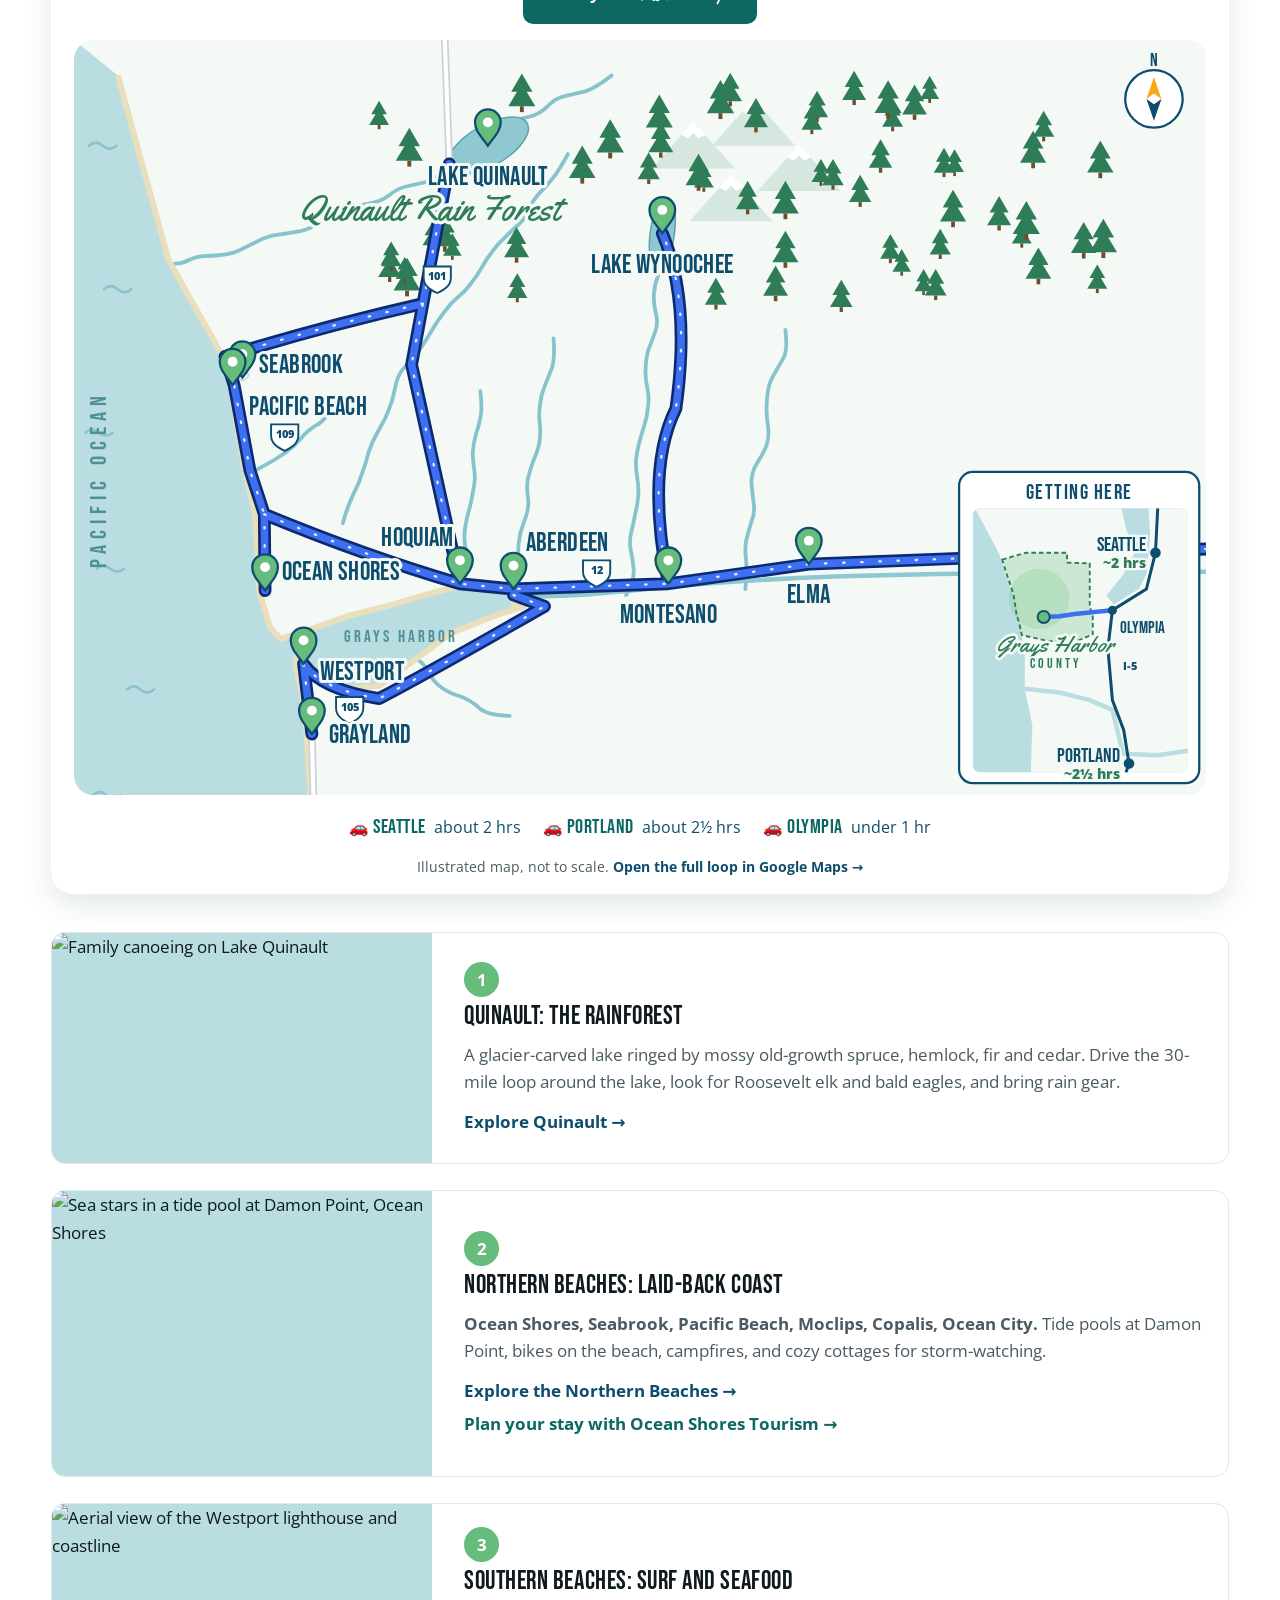
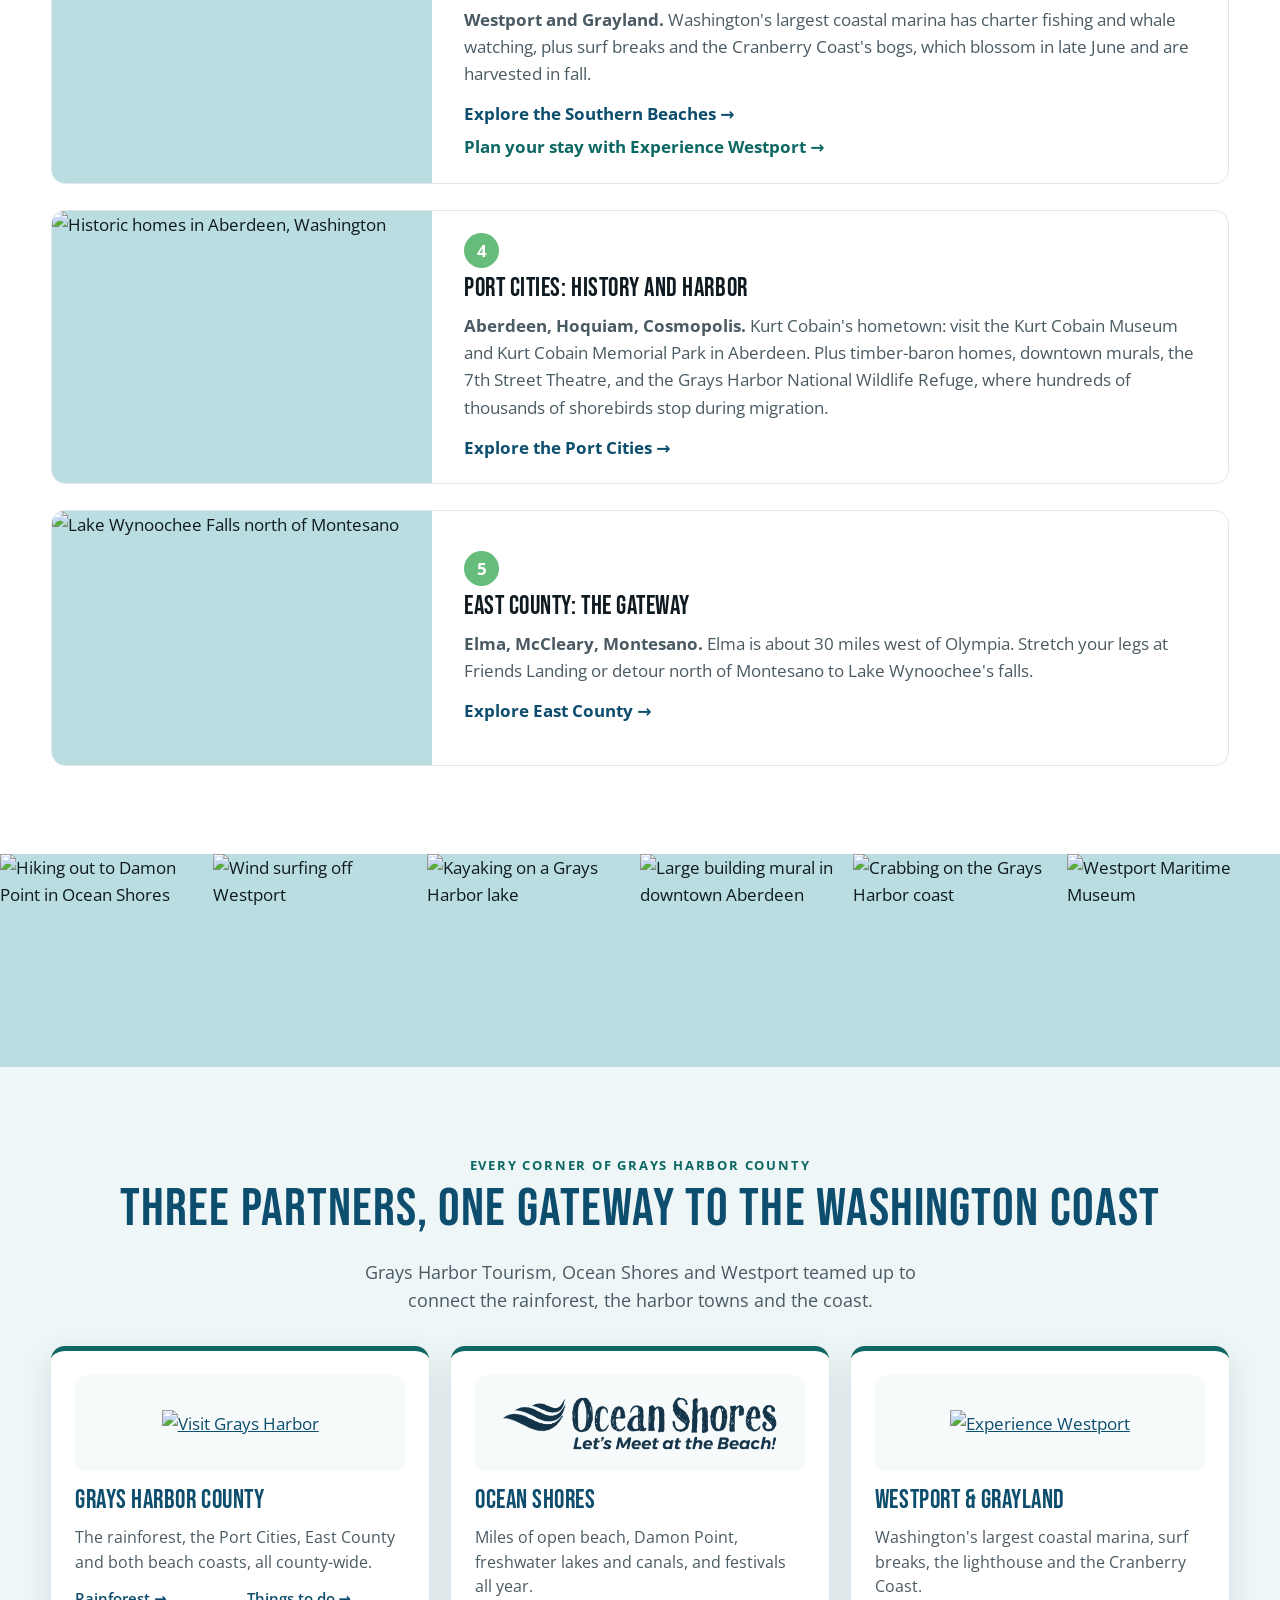
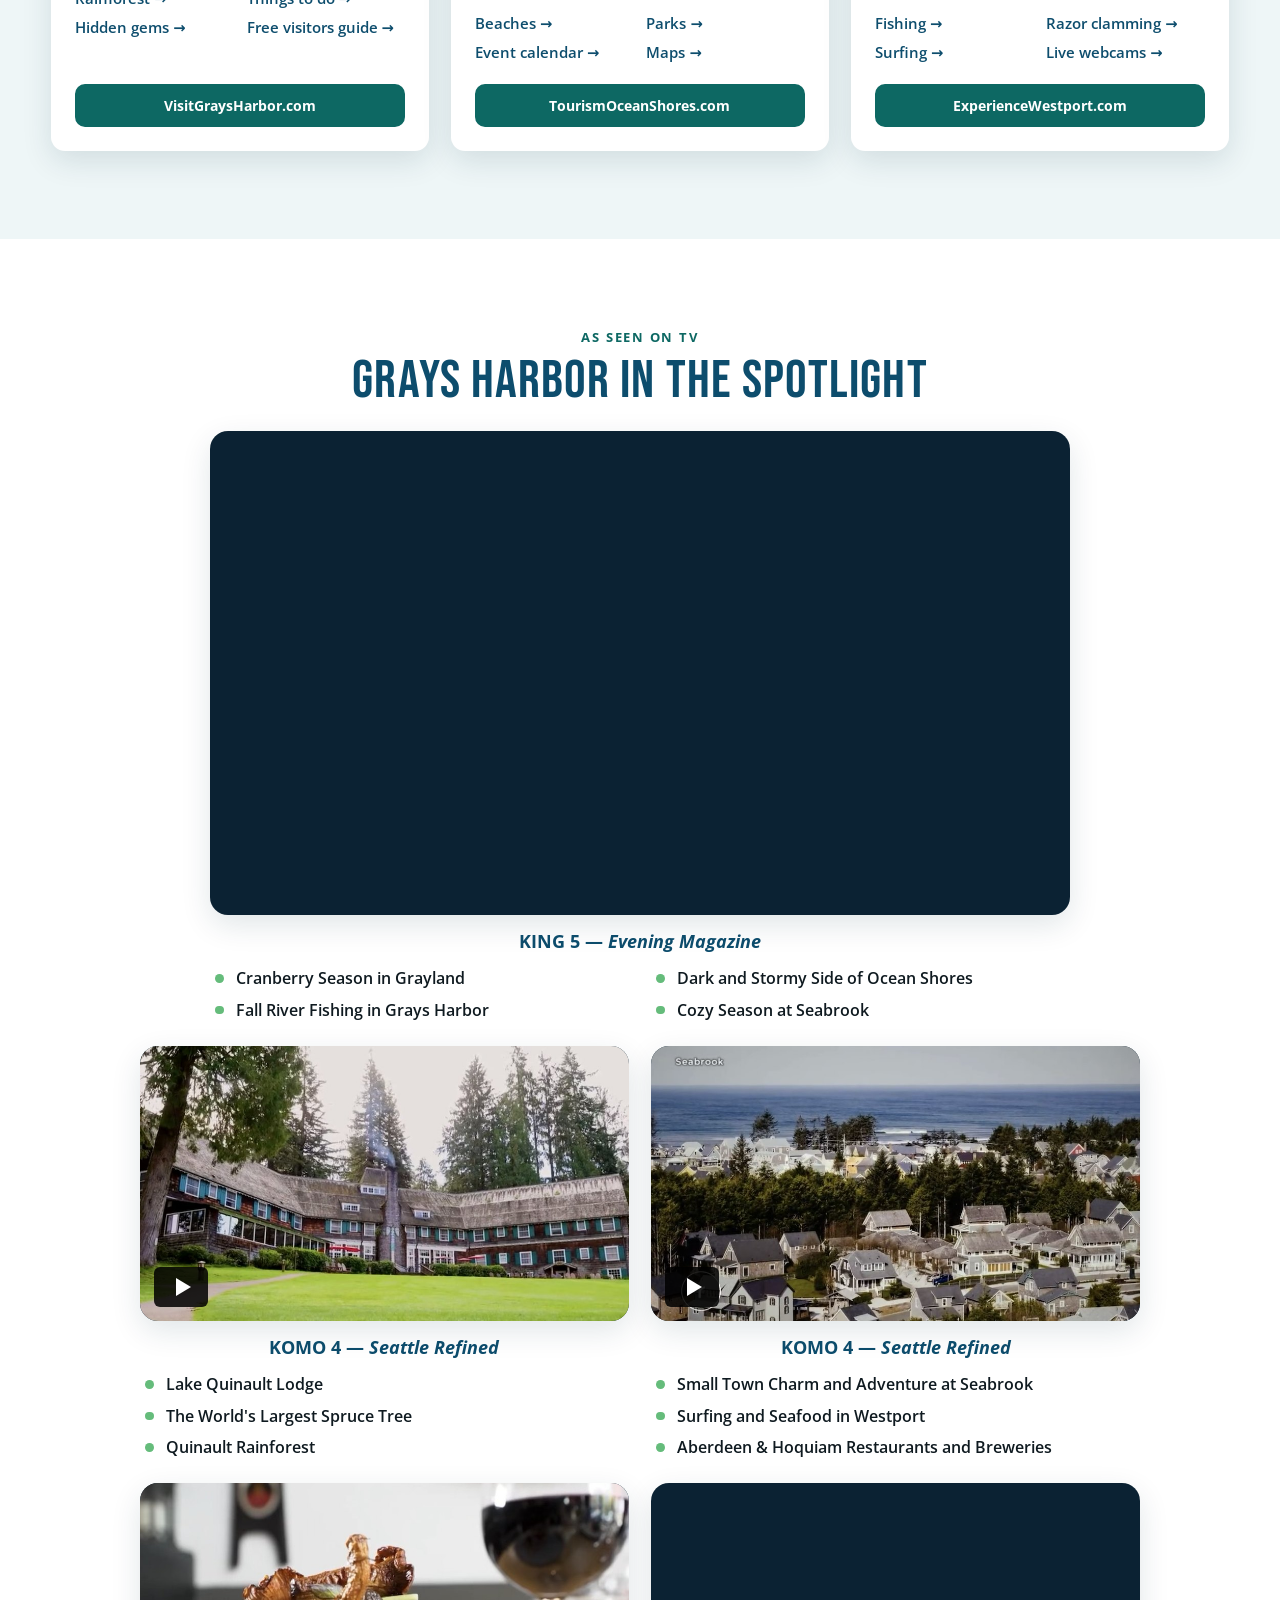
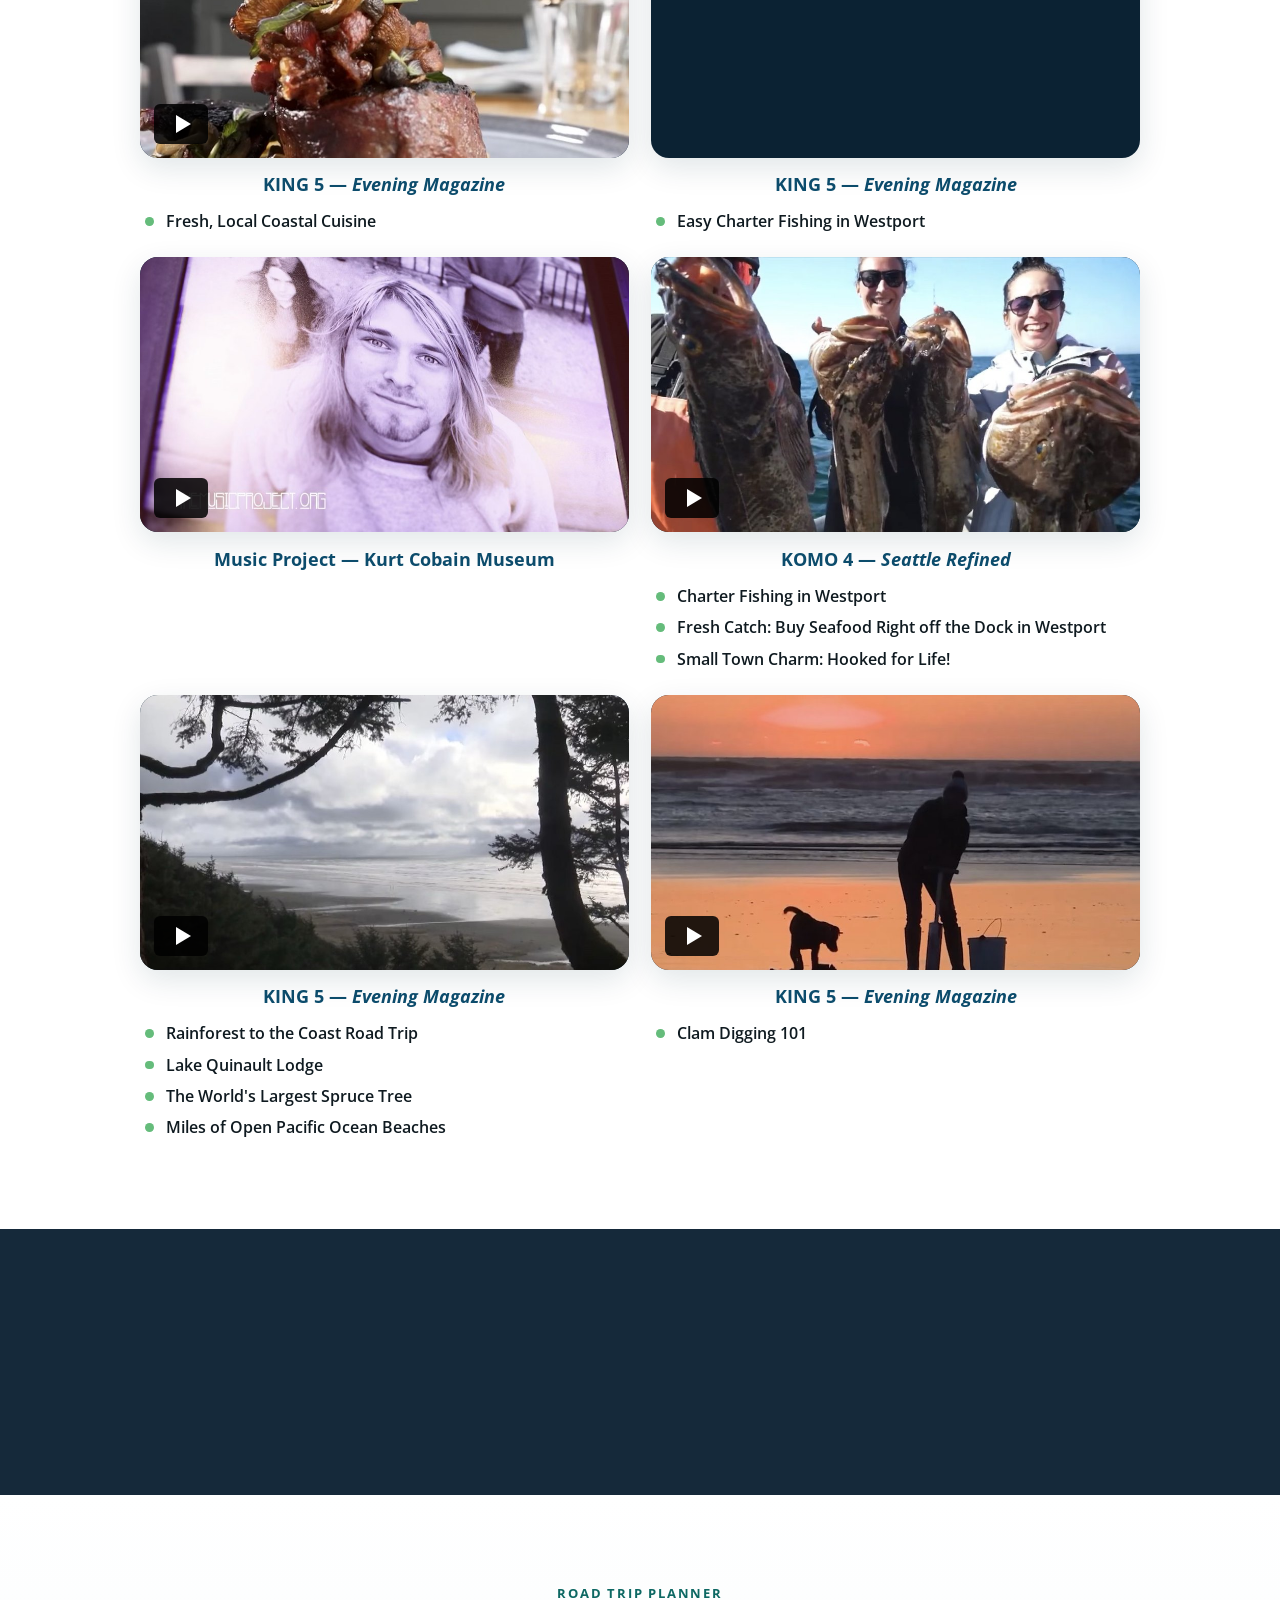
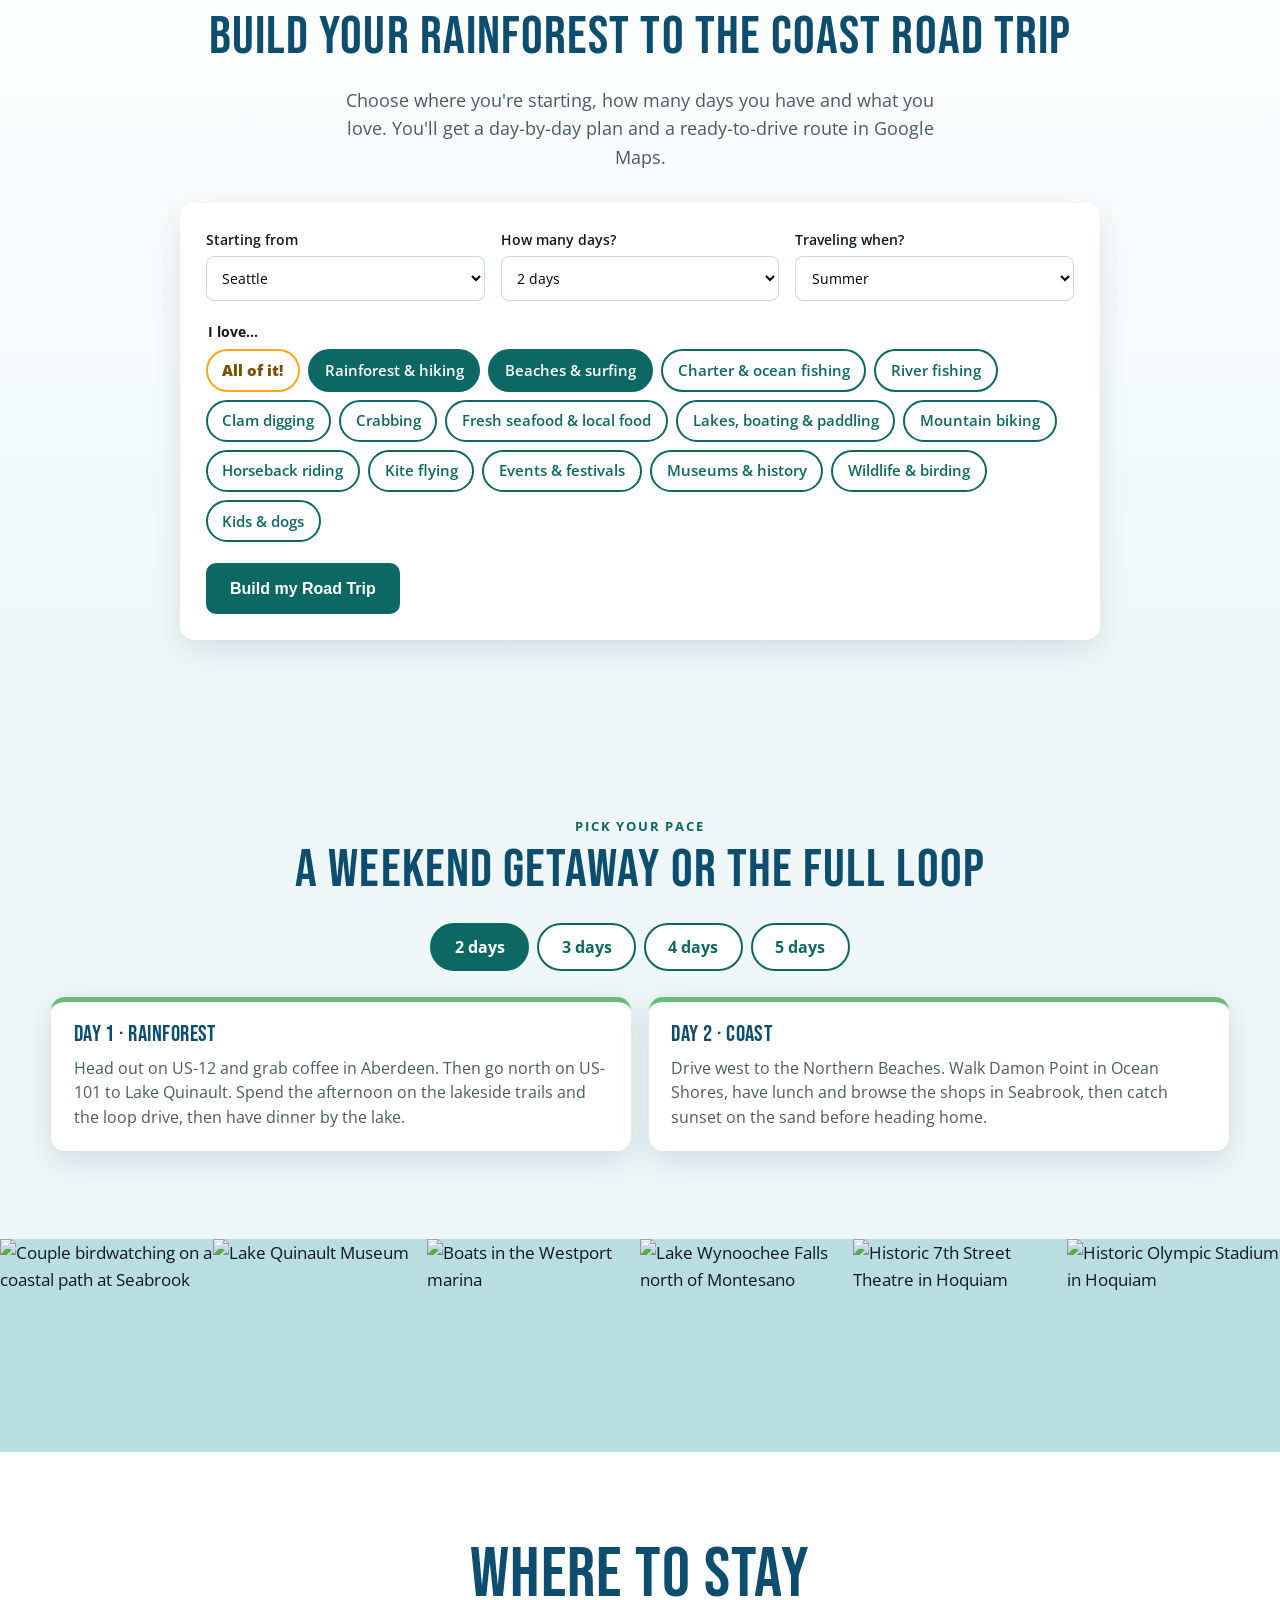
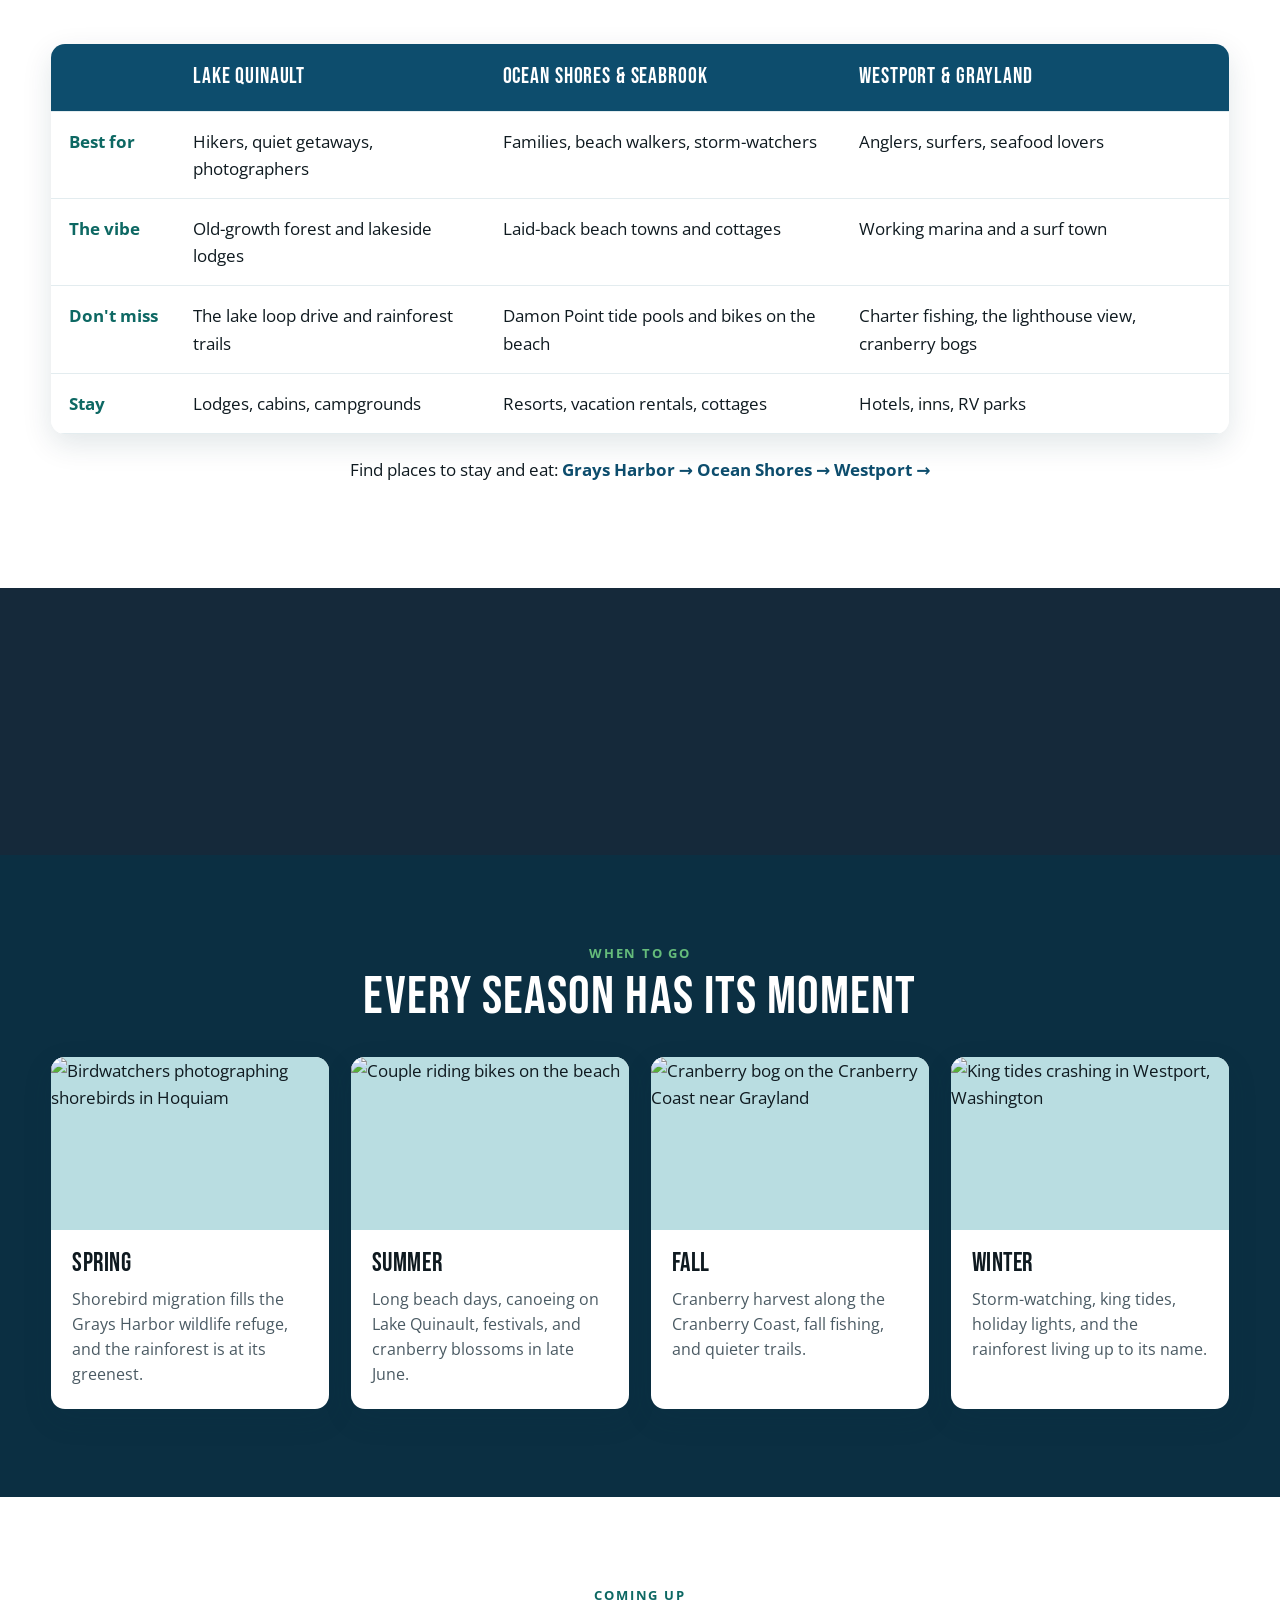
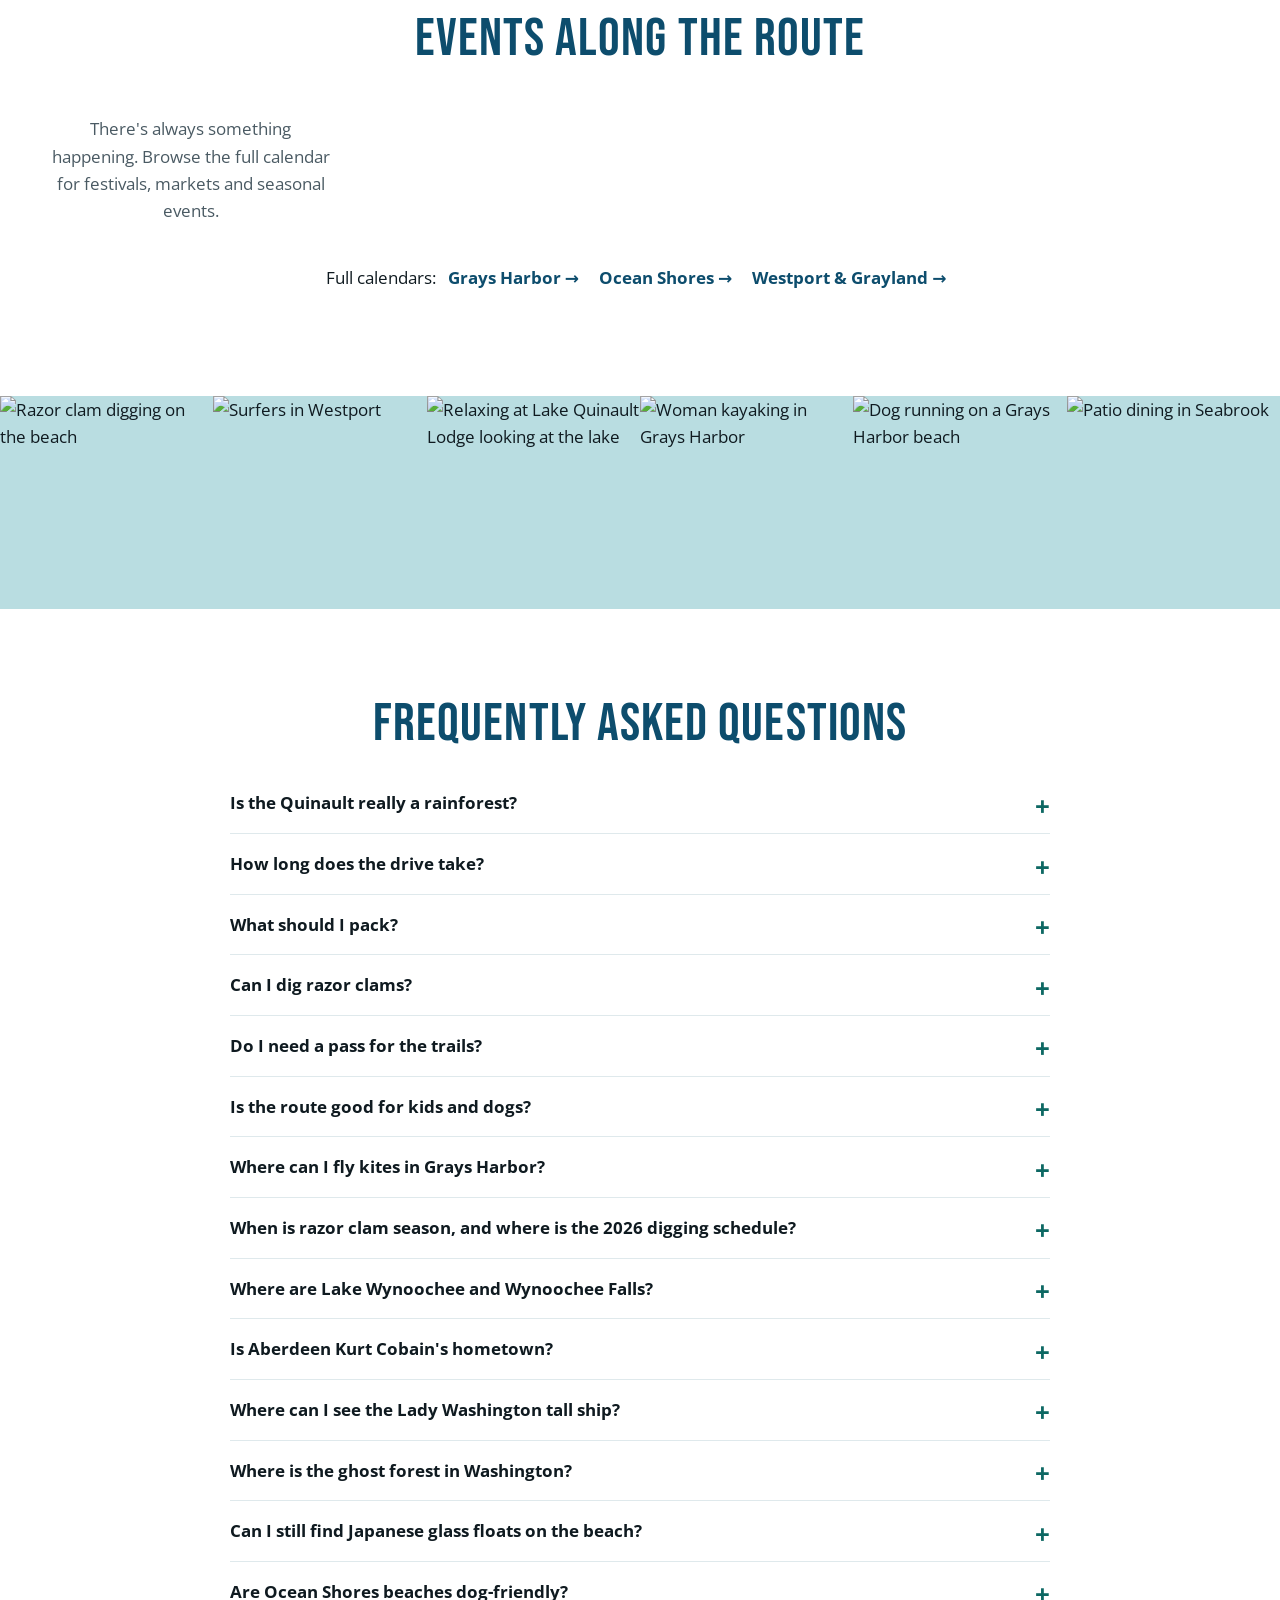
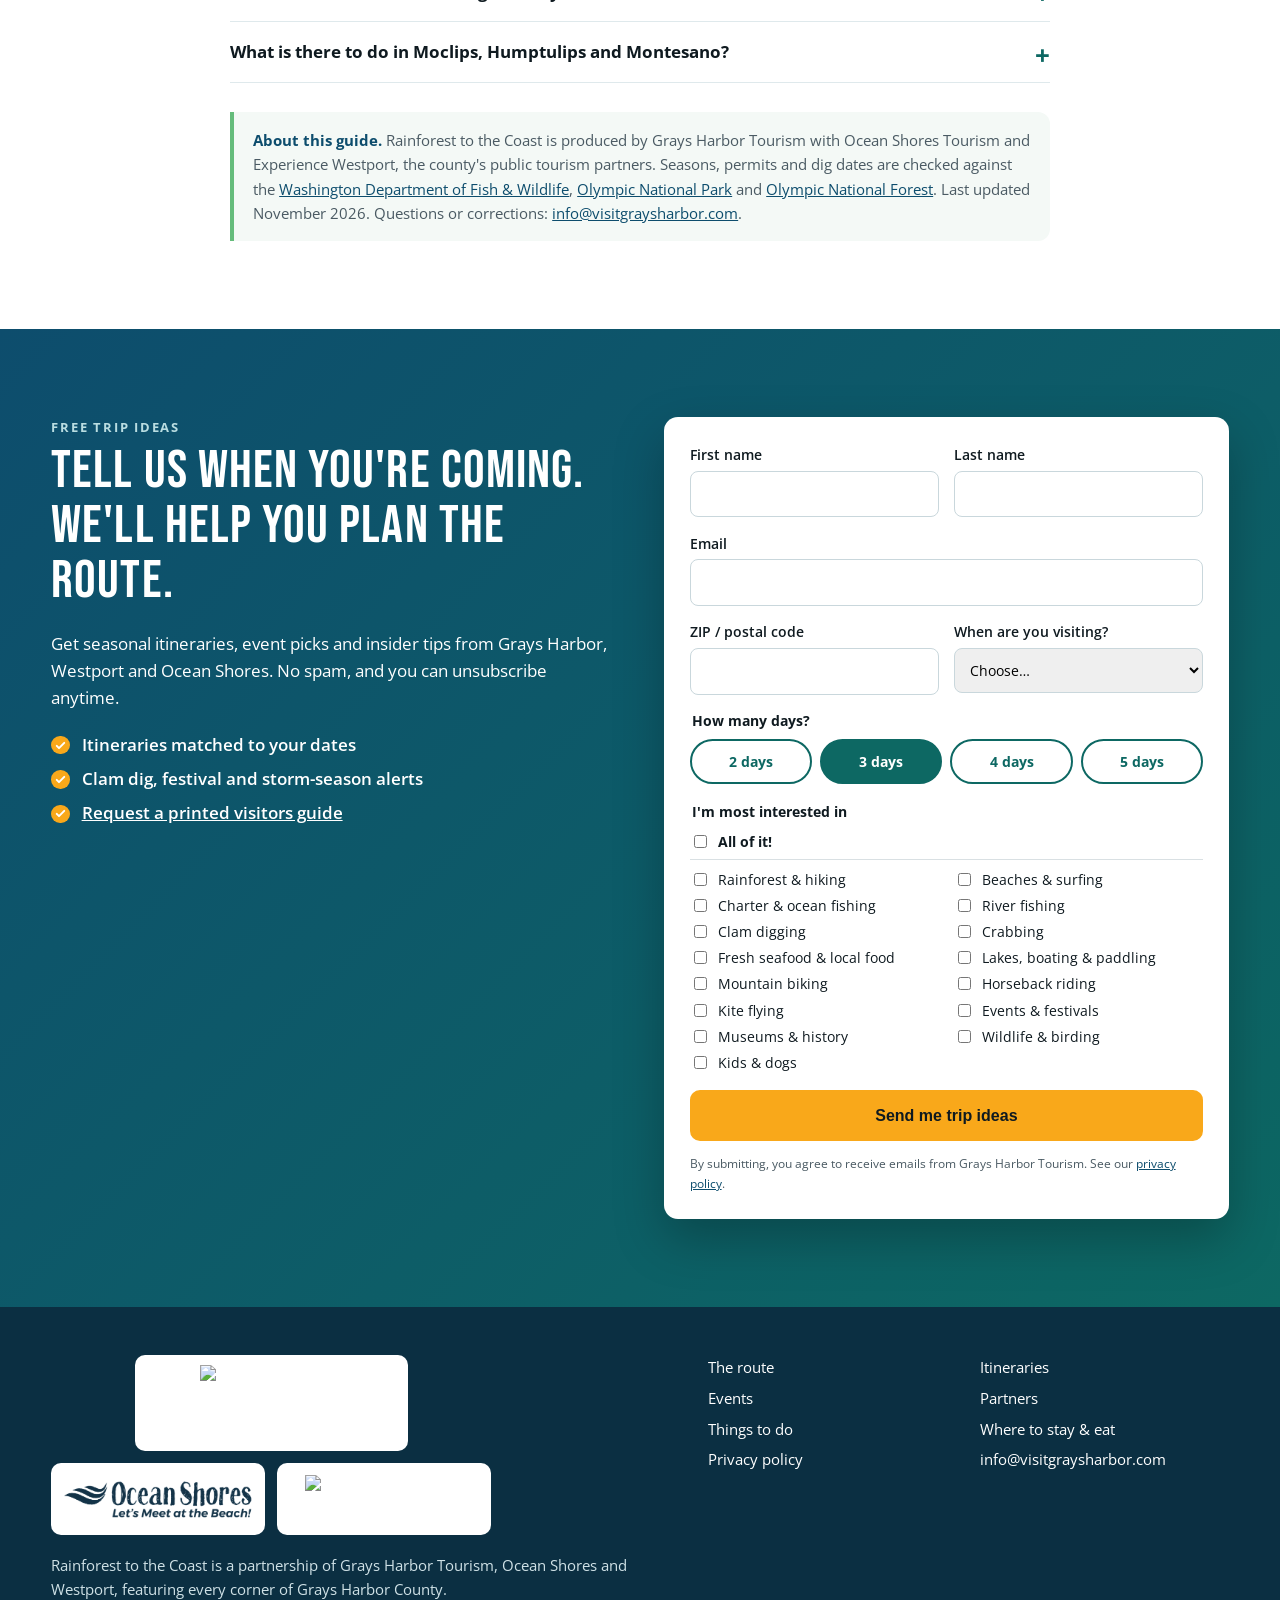
==== commit ca417ac9: "Trip planner: 'All of it!' chip selects every interest Co-Authored-By: Claude Opus 5.5 <noreply@anth" ====
--- a/index.html
+++ b/index.html
@@ -25,7 +25,7 @@
 <link rel="preconnect" href="https://visitgraysharbor.com">
 <link rel="preconnect" href="https://www.seabrookwa.com">
 <link href="https://fonts.googleapis.com/css2?family=Bebas+Neue&family=Yellowtail&family=Open+Sans:wght@400;600;700&display=swap" rel="stylesheet">
-<link rel="stylesheet" href="/assets/style.css?v=20261118p">
+<link rel="stylesheet" href="/assets/style.css?v=20261118q">
 <script type="application/ld+json">{"@context": "https://schema.org", "@graph": [{"@type": "TouristDestination", "@id": "https://www.rainforesttothecoast.com/#destination", "name": "Grays Harbor County, Washington", "alternateName": "Rainforest to the Coast", "description": "Grays Harbor County is the gateway to the Washington Coast, linking the Quinault Rain Forest with Pacific beaches, harbor towns, lakes and rivers about 2 hours from Seattle and 2.5 hours from Portland.", "touristType": ["Families", "Road trippers", "Anglers", "Beachcombers", "Hikers", "Kite flyers", "Clam diggers"], "geo": {"@type": "GeoCoordinates", "latitude": 47.0, "longitude": -123.8}, "containedInPlace": {"@type": "State", "name": "Washington"}, "includesAttraction": [{"@type": "TouristAttraction", "name": "Quinault Rain Forest", "description": "Temperate rain forest at the south end of Olympic National Park, home to the Valley of the Giants and the world's largest Sitka spruce.", "geo": {"@type": "GeoCoordinates", "latitude": 47.468, "longitude": -123.86}, "address": {"@type": "PostalAddress", "addressLocality": "Quinault", "addressRegion": "WA", "addressCountry": "US"}, "isAccessibleForFree": true}, {"@type": "LakeBodyOfWater", "name": "Lake Quinault", "description": "Glacier-fed lake ringed by rainforest trails and a 30-mile loop drive.", "geo": {"@type": "GeoCoordinates", "latitude": 47.472, "longitude": -123.85}, "address": {"@type": "PostalAddress", "addressLocality": "Quinault", "addressRegion": "WA", "addressCountry": "US"}, "isAccessibleForFree": true}, {"@type": "LakeBodyOfWater", "name": "Lake Wynoochee", "description": "Reservoir behind Wynoochee Dam in Olympic National Forest, with Coho Campground, Wynoochee Falls and a lakeshore trail.", "geo": {"@type": "GeoCoordinates", "latitude": 47.4, "longitude": -123.6}, "address": {"@type": "PostalAddress", "addressLocality": "Montesano", "addressRegion": "WA", "addressCountry": "US"}, "isAccessibleForFree": true}, {"@type": "TouristAttraction", "name": "Damon Point", "description": "Sand spit in Ocean Shores known for tide pools, shorebirds and beachcombing.", "geo": {"@type": "GeoCoordinates", "latitude": 46.94, "longitude": -124.11}, "address": {"@type": "PostalAddress", "addressLocality": "Ocean Shores", "addressRegion": "WA", "addressCountry": "US"}, "isAccessibleForFree": true}, {"@type": "Beach", "name": "Ocean Shores beaches", "description": "Wide, windy Pacific beaches for kite flying, razor clam digging, biking and horseback riding.", "geo": {"@type": "GeoCoordinates", "latitude": 46.97, "longitude": -124.17}, "address": {"@type": "PostalAddress", "addressLocality": "Ocean Shores", "addressRegion": "WA", "addressCountry": "US"}, "isAccessibleForFree": true}, {"@type": "TouristAttraction", "name": "Copalis ghost forest", "description": "Standing dead cedars along the Copalis River, killed by the 1700 Cascadia earthquake.", "geo": {"@type": "GeoCoordinates", "latitude": 47.12, "longitude": -124.17}, "address": {"@type": "PostalAddress", "addressLocality": "Copalis Beach", "addressRegion": "WA", "addressCountry": "US"}, "isAccessibleForFree": true}, {"@type": "Park", "name": "Westport Light State Park", "description": "Beach park with a paved dune trail to Grays Harbor Lighthouse, the tallest lighthouse in Washington.", "geo": {"@type": "GeoCoordinates", "latitude": 46.89, "longitude": -124.12}, "address": {"@type": "PostalAddress", "addressLocality": "Westport", "addressRegion": "WA", "addressCountry": "US"}, "isAccessibleForFree": true}, {"@type": "Park", "name": "Kurt Cobain Memorial Park", "description": "Riverside park in Kurt Cobain's hometown of Aberdeen.", "geo": {"@type": "GeoCoordinates", "latitude": 46.976, "longitude": -123.8}, "address": {"@type": "PostalAddress", "addressLocality": "Aberdeen", "addressRegion": "WA", "addressCountry": "US"}, "isAccessibleForFree": true}, {"@type": "TouristAttraction", "name": "Grays Harbor Historical Seaport", "description": "Nonprofit home port of the tall ship Lady Washington.", "geo": {"@type": "GeoCoordinates", "latitude": 46.97, "longitude": -123.8}, "address": {"@type": "PostalAddress", "addressLocality": "Aberdeen", "addressRegion": "WA", "addressCountry": "US"}, "isAccessibleForFree": true}, {"@type": "Park", "name": "Grays Harbor National Wildlife Refuge", "description": "Tide flats and boardwalk known for spring shorebird migration.", "geo": {"@type": "GeoCoordinates", "latitude": 46.97, "longitude": -123.94}, "address": {"@type": "PostalAddress", "addressLocality": "Hoquiam", "addressRegion": "WA", "addressCountry": "US"}, "isAccessibleForFree": true}, {"@type": "Park", "name": "Lake Sylvia State Park", "description": "Lake park near Montesano for paddling, swimming, fishing and forest trails.", "geo": {"@type": "GeoCoordinates", "latitude": 46.99, "longitude": -123.59}, "address": {"@type": "PostalAddress", "addressLocality": "Montesano", "addressRegion": "WA", "addressCountry": "US"}, "isAccessibleForFree": true}]}, {"@type": "Organization", "@id": "https://www.rainforesttothecoast.com/#org", "name": "Grays Harbor Tourism", "url": "https://visitgraysharbor.com", "email": "info@visitgraysharbor.com", "areaServed": "Grays Harbor County, Washington", "member": [{"@type": "Organization", "name": "Ocean Shores Tourism", "url": "https://tourismoceanshores.com"}, {"@type": "Organization", "name": "Experience Westport", "url": "https://www.experiencewestport.com"}]}, {"@type": "WebSite", "@id": "https://www.rainforesttothecoast.com/#site", "url": "https://www.rainforesttothecoast.com/", "name": "Rainforest to the Coast", "publisher": {"@id": "https://www.rainforesttothecoast.com/#org"}, "inLanguage": "en-US"}, {"@type": "WebPage", "@id": "https://www.rainforesttothecoast.com/#page", "url": "https://www.rainforesttothecoast.com/", "name": "Rainforest to the Coast | Grays Harbor, Gateway to the Washington Coast", "isPartOf": {"@id": "https://www.rainforesttothecoast.com/#site"}, "about": {"@id": "https://www.rainforesttothecoast.com/#destination"}, "author": {"@id": "https://www.rainforesttothecoast.com/#org"}, "publisher": {"@id": "https://www.rainforesttothecoast.com/#org"}, "dateModified": "2026-11-18", "citation": ["https://wdfw.wa.gov/fishing/shellfishing-regulations/razor-clams", "https://www.nps.gov/olym/", "https://www.fs.usda.gov/olympic"]}]}</script>
 <script type="application/ld+json">
 {"@context":"https://schema.org","@type":"TouristTrip","name":"Rainforest to the Coast Road Trip","description":"A self-guided road trip through Grays Harbor County, the gateway to the Washington Coast, from the Quinault Rain Forest to the Pacific beaches of Ocean Shores, Seabrook, Westport and Grayland.","touristType":["Road trippers","Families","Outdoor enthusiasts"],"itinerary":{"@type":"ItemList","itemListElement":[{"@type":"ListItem","position":1,"name":"Quinault Rain Forest"},{"@type":"ListItem","position":2,"name":"Northern Beaches (Ocean Shores, Seabrook)"},{"@type":"ListItem","position":3,"name":"Southern Beaches (Westport, Grayland)"},{"@type":"ListItem","position":4,"name":"Port Cities (Aberdeen, Hoquiam)"},{"@type":"ListItem","position":5,"name":"East County (Montesano, Elma, McCleary)"}]},"provider":[{"@type":"Organization","name":"Grays Harbor Tourism","url":"https://visitgraysharbor.com"},{"@type":"Organization","name":"Ocean Shores Tourism","url":"https://tourismoceanshores.com"},{"@type":"Organization","name":"Experience Westport","url":"https://www.experiencewestport.com"}]}
@@ -483,6 +483,7 @@
       </div>
       <fieldset class="chips">
         <legend>I love…</legend>
+        <label class="chip-all"><input type="checkbox" id="planner-all"><span>All of it!</span></label>
         <label><input type="checkbox" name="i" value="rainforest" checked><span>Rainforest &amp; hiking</span></label>
         <label><input type="checkbox" name="i" value="beaches" checked><span>Beaches &amp; surfing</span></label>
         <label><input type="checkbox" name="i" value="charter"><span>Charter &amp; ocean fishing</span></label>
@@ -756,6 +757,6 @@
 
 <a class="sticky-cta btn" href="#planner">Plan my <em>Road Trip</em></a>
 <script src="/assets/planner-core.js?v=20261118n" defer></script>
-<script src="/assets/main.js?v=20261118p" defer></script>
+<script src="/assets/main.js?v=20261118q" defer></script>
 </body>
 </html>
--- a/assets/style.css
+++ b/assets/style.css
@@ -450,3 +450,7 @@
 
 .about-guide{margin:1.8rem 0 0;padding:1rem 1.2rem;border-left:4px solid var(--green);background:#f4f9f6;border-radius:0 12px 12px 0;font-size:.95rem;color:var(--muted)}
 .about-guide strong{color:var(--blue)}
+
+/* Planner: "All of it!" chip */
+.chips .chip-all span{border-color:var(--gold);color:#7a4f00;font-weight:800}
+.chips .chip-all input:checked+span{background:var(--gold);border-color:var(--gold);color:#15293a}
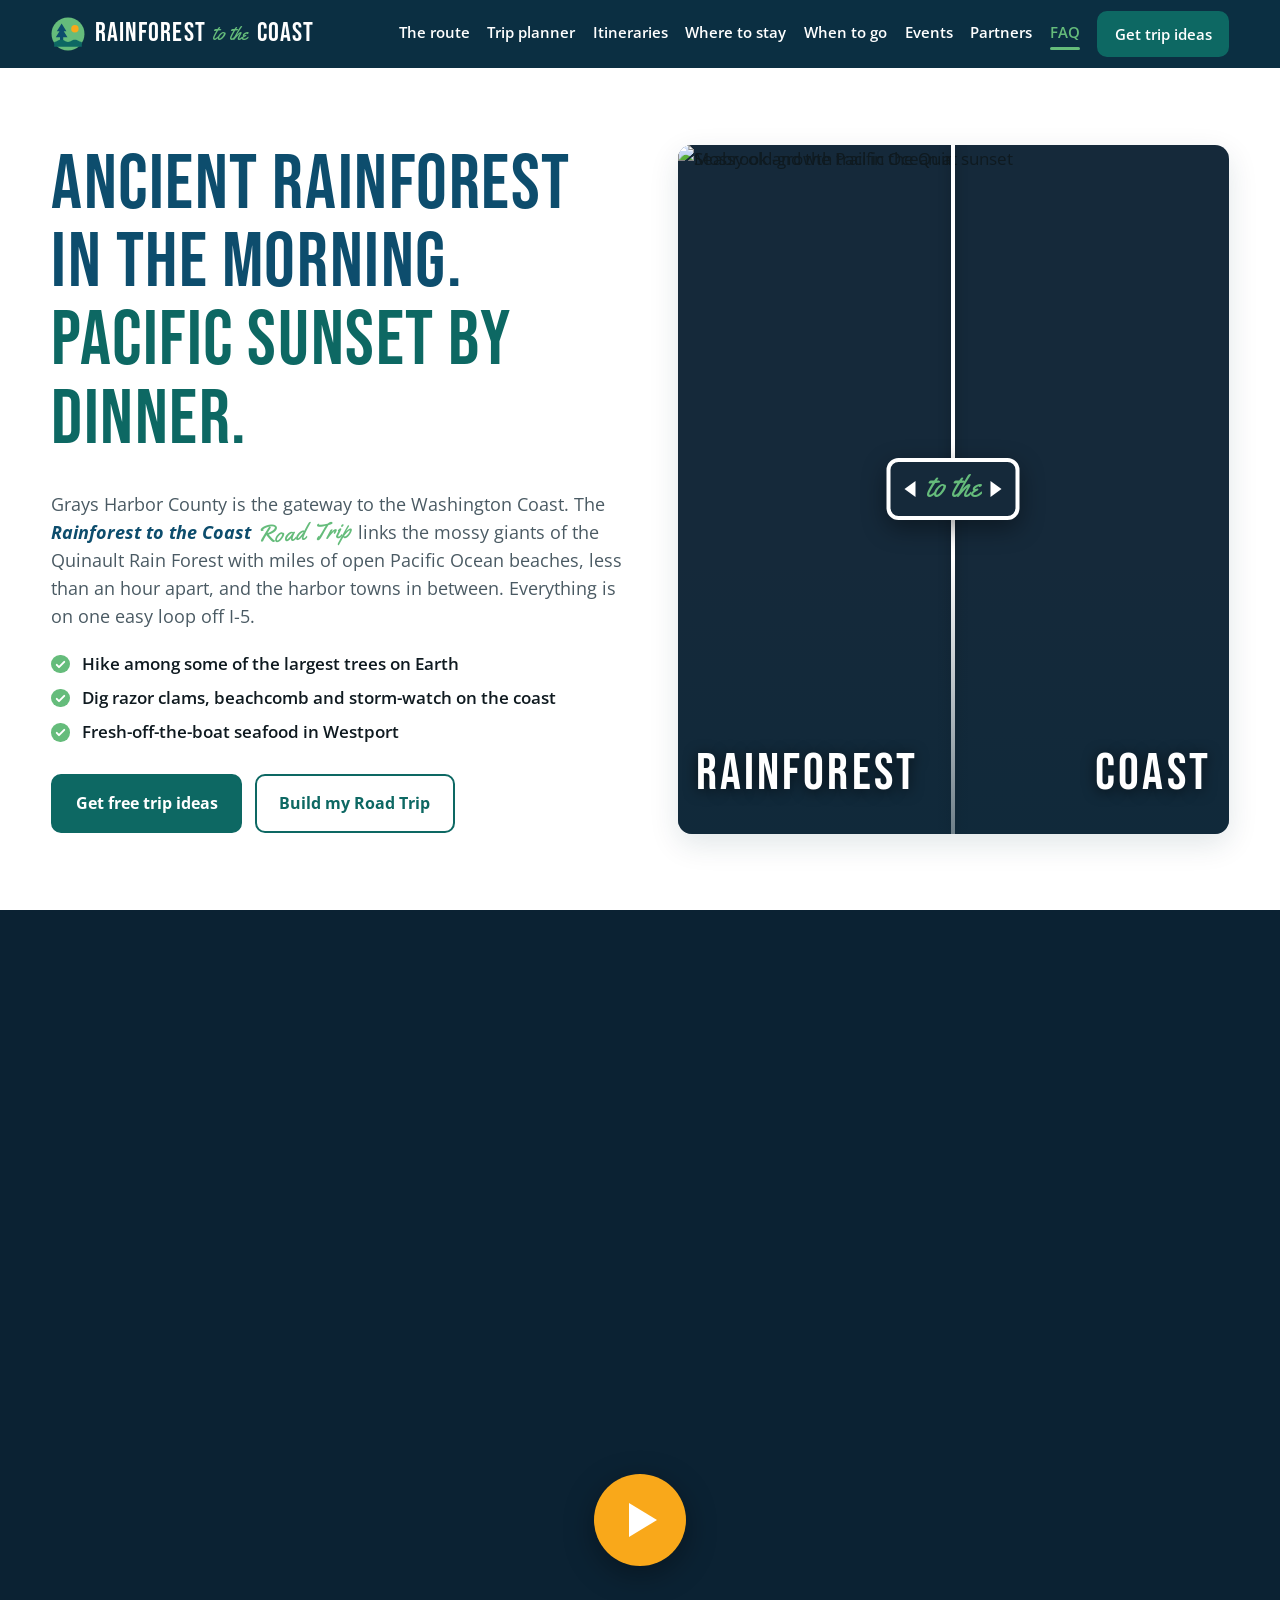
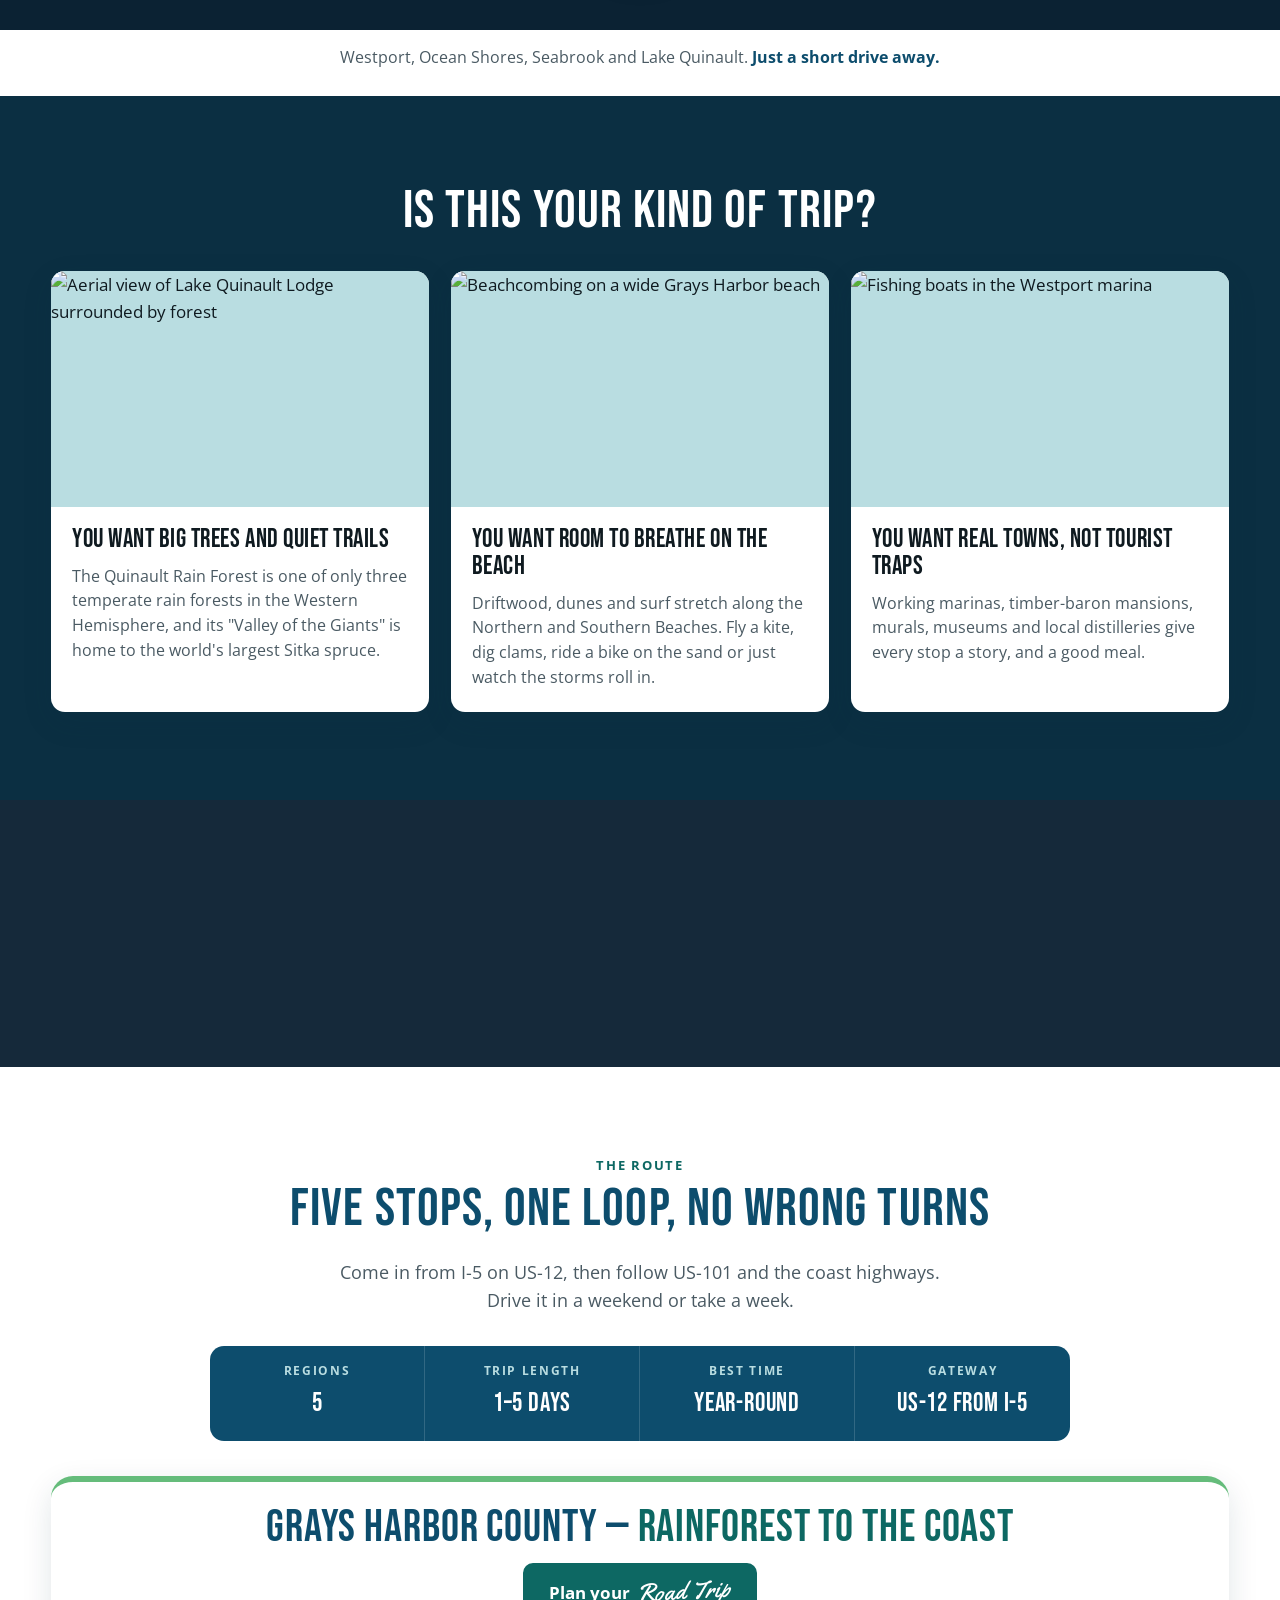
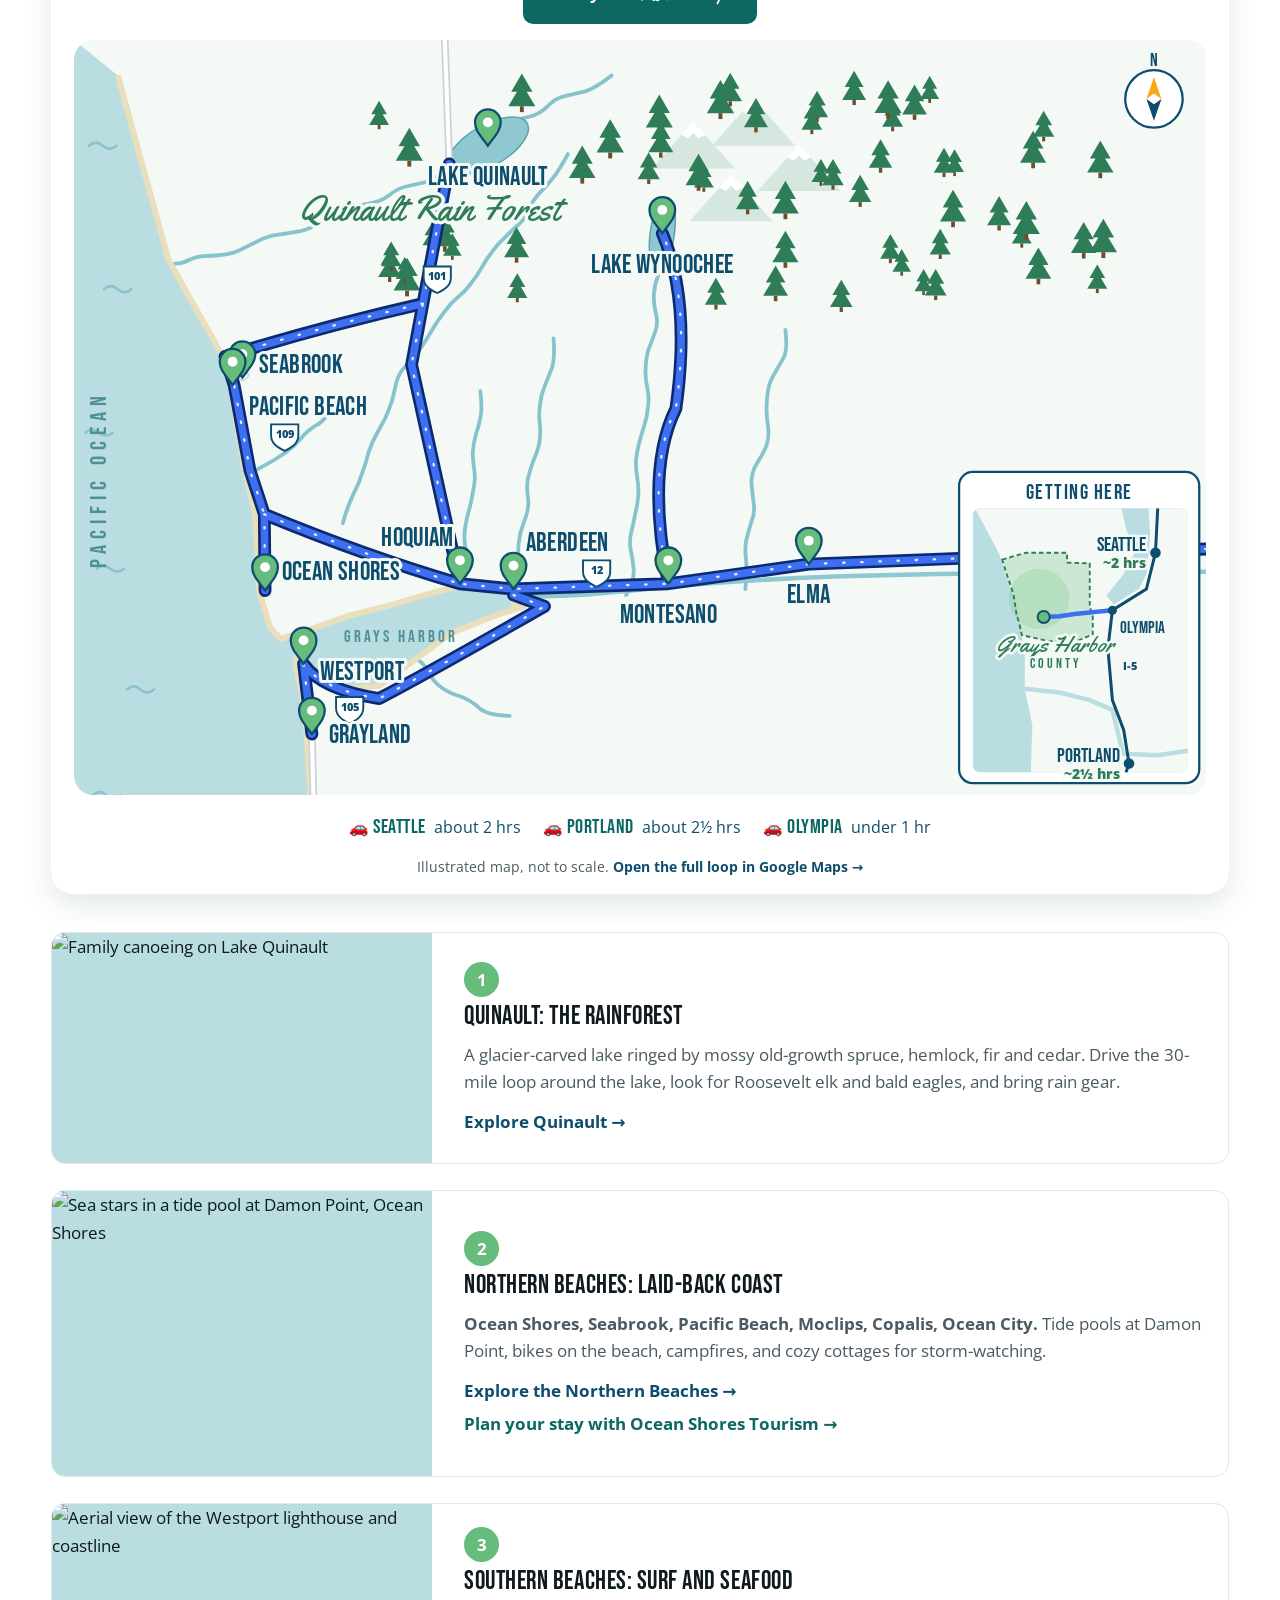
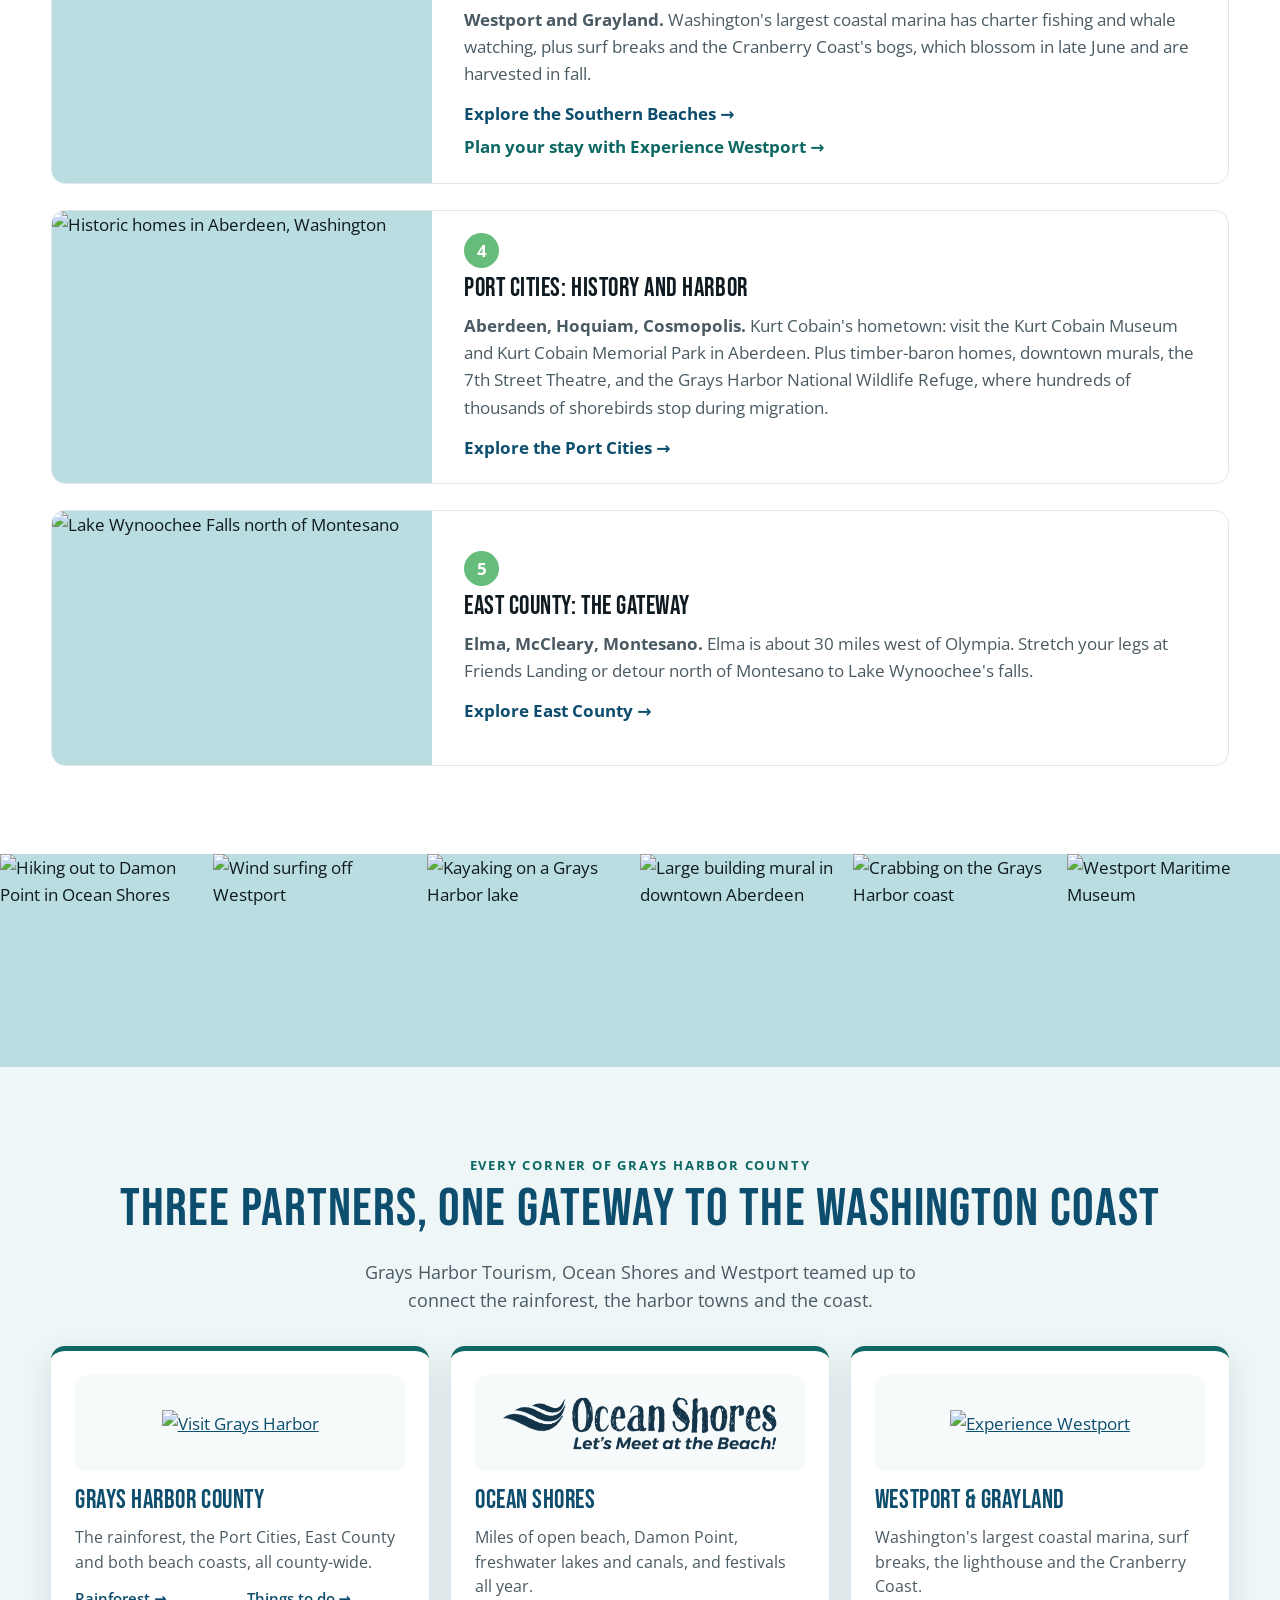
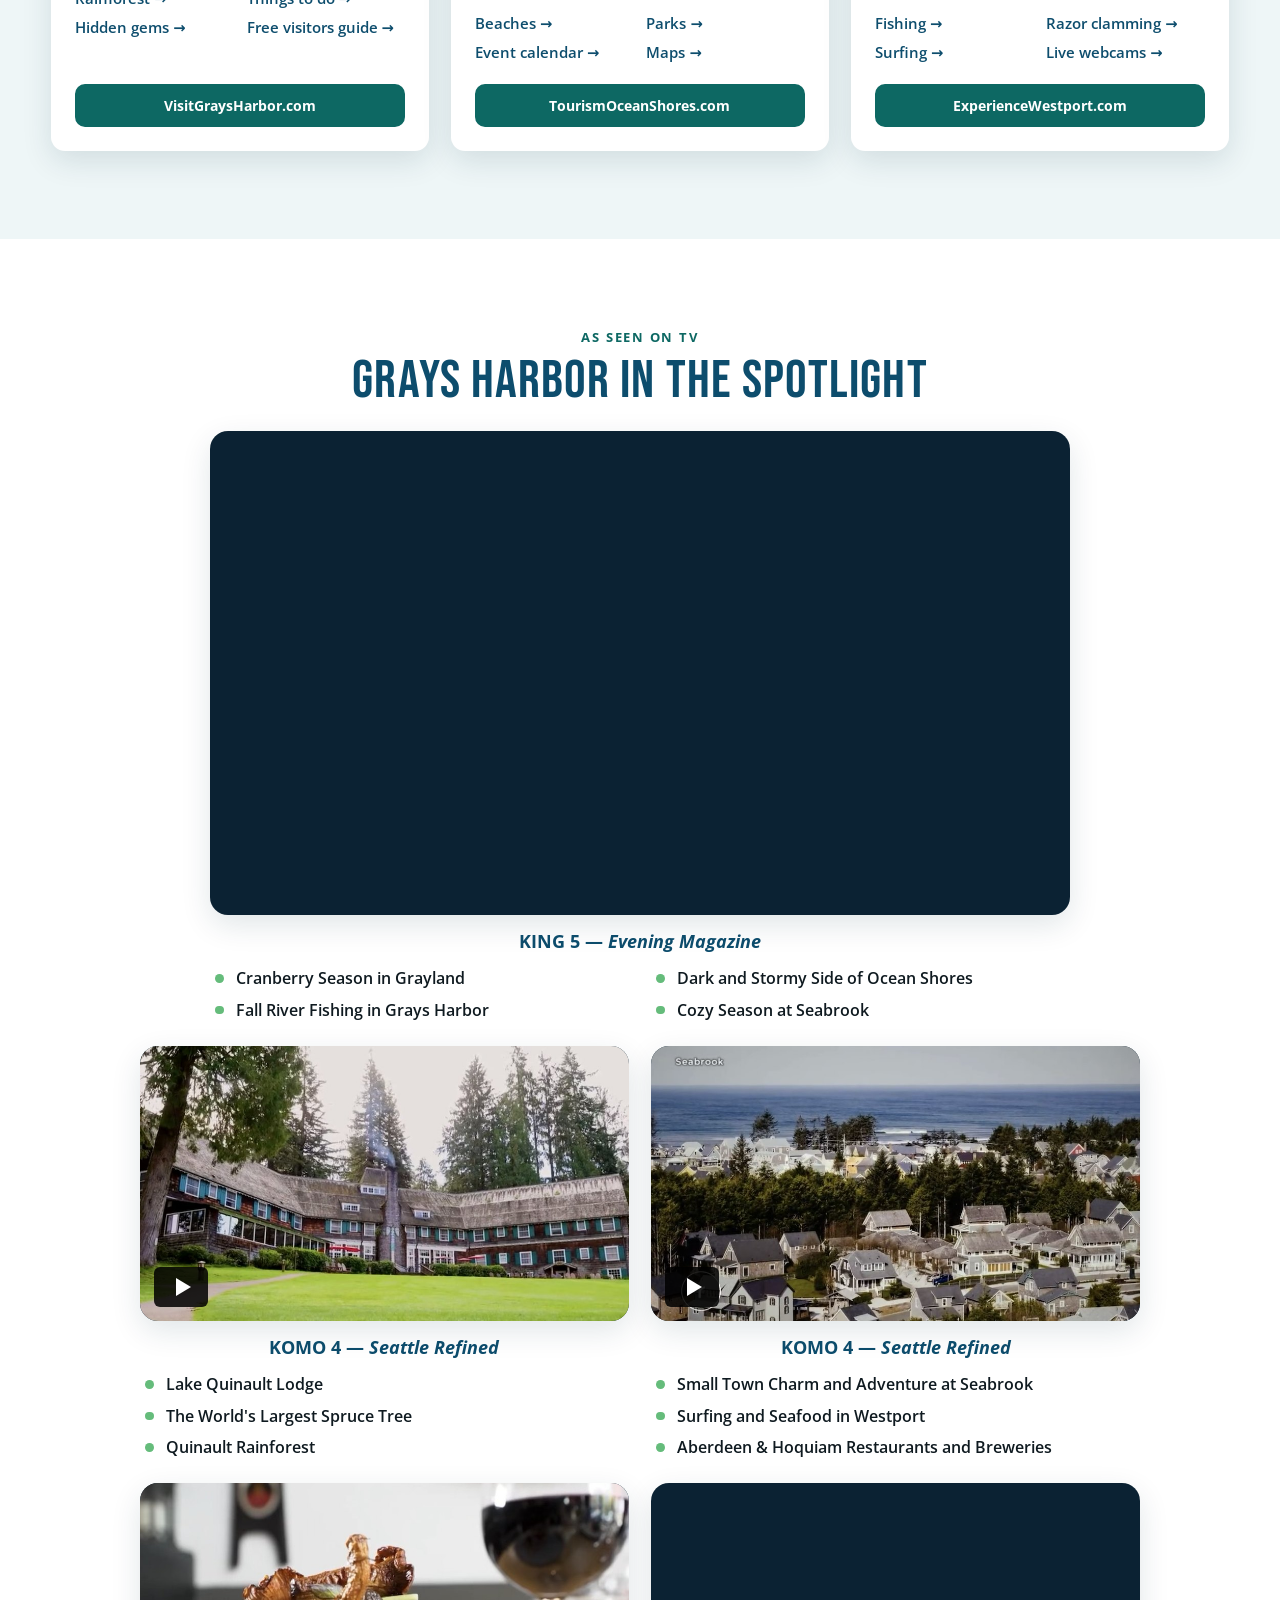
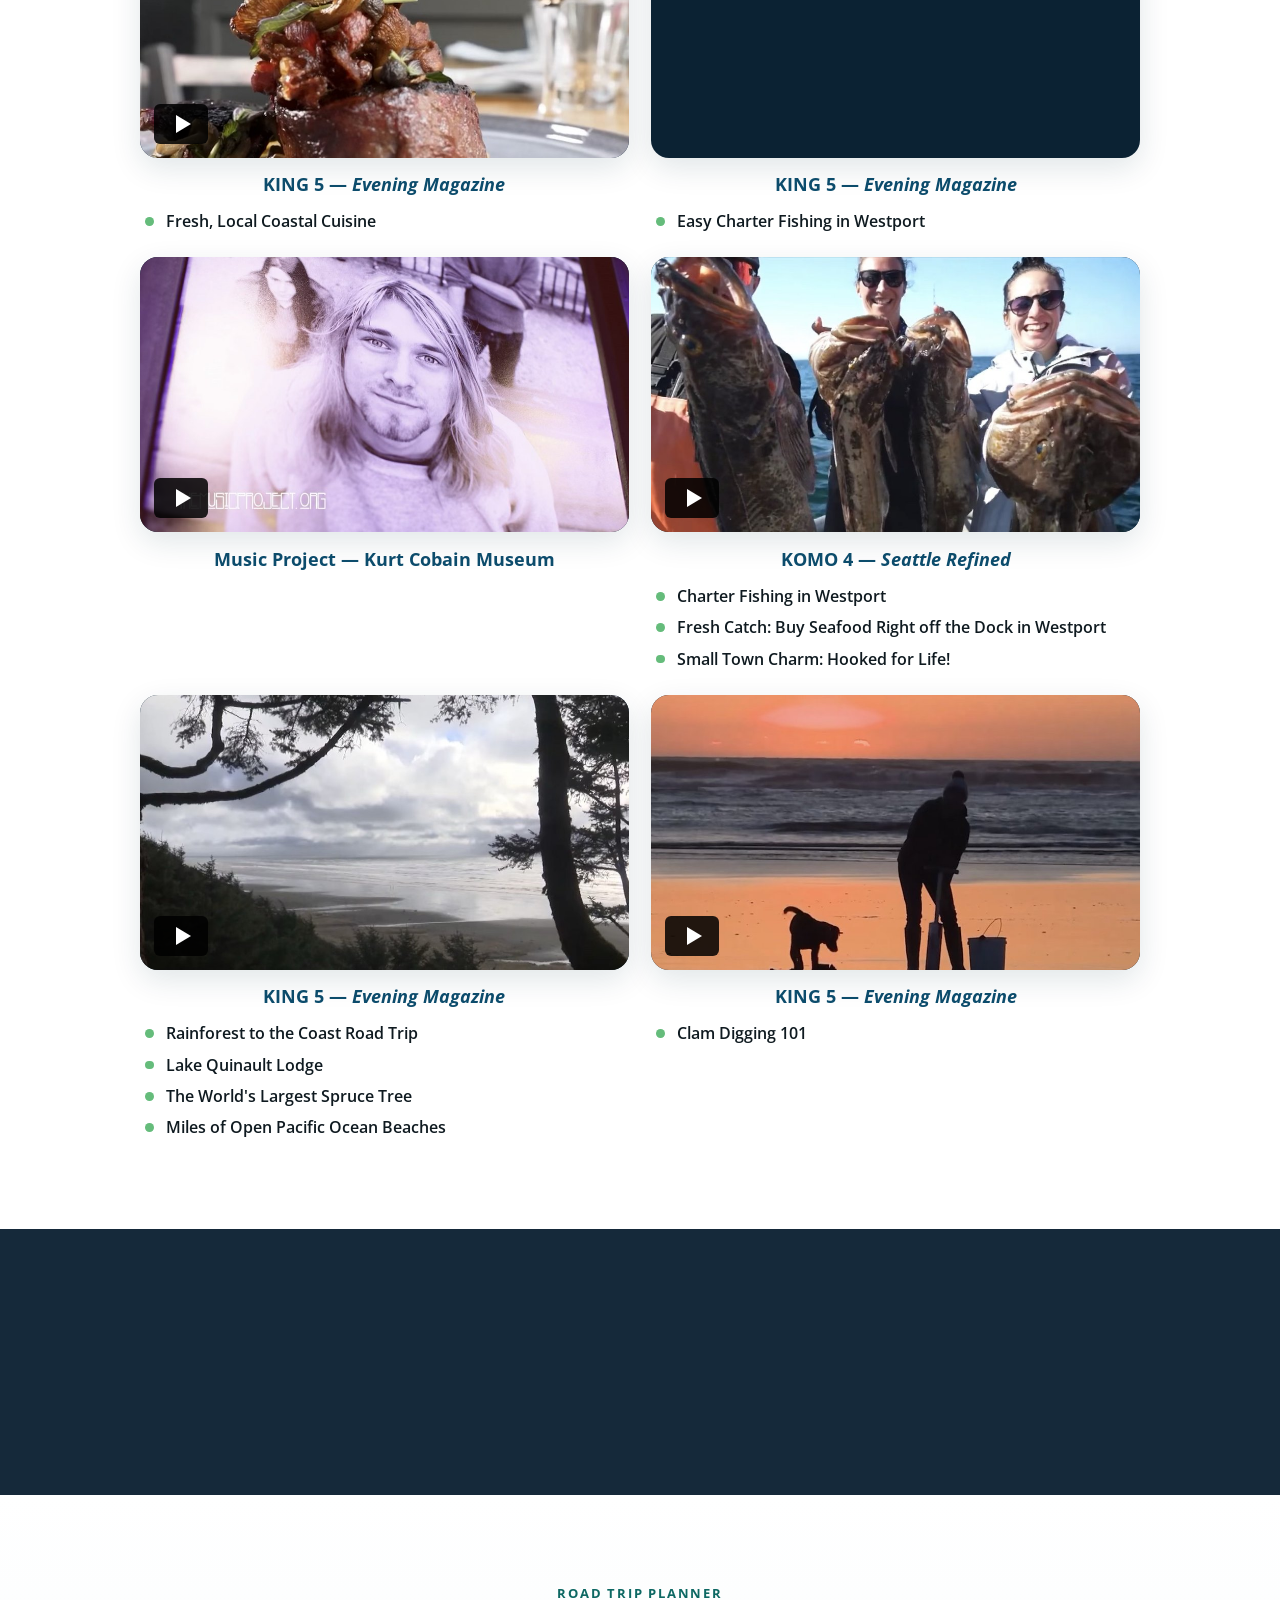
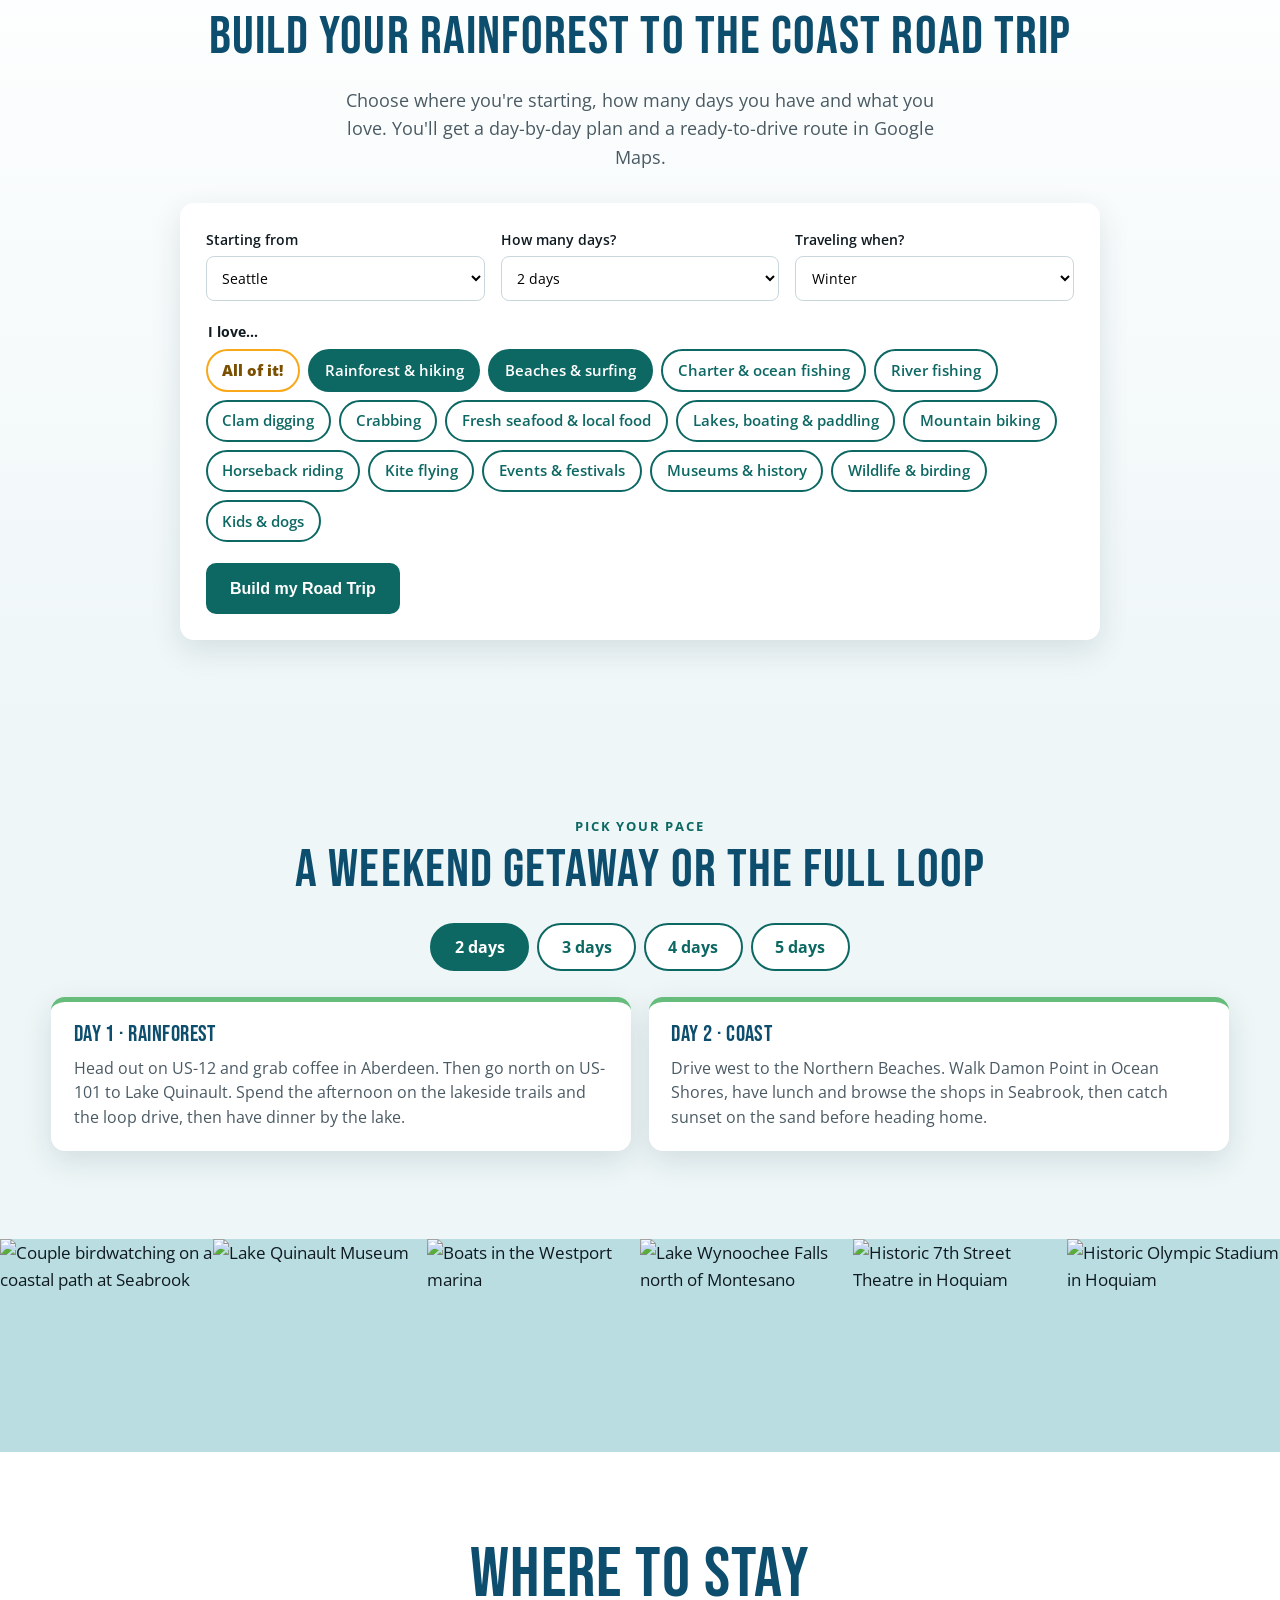
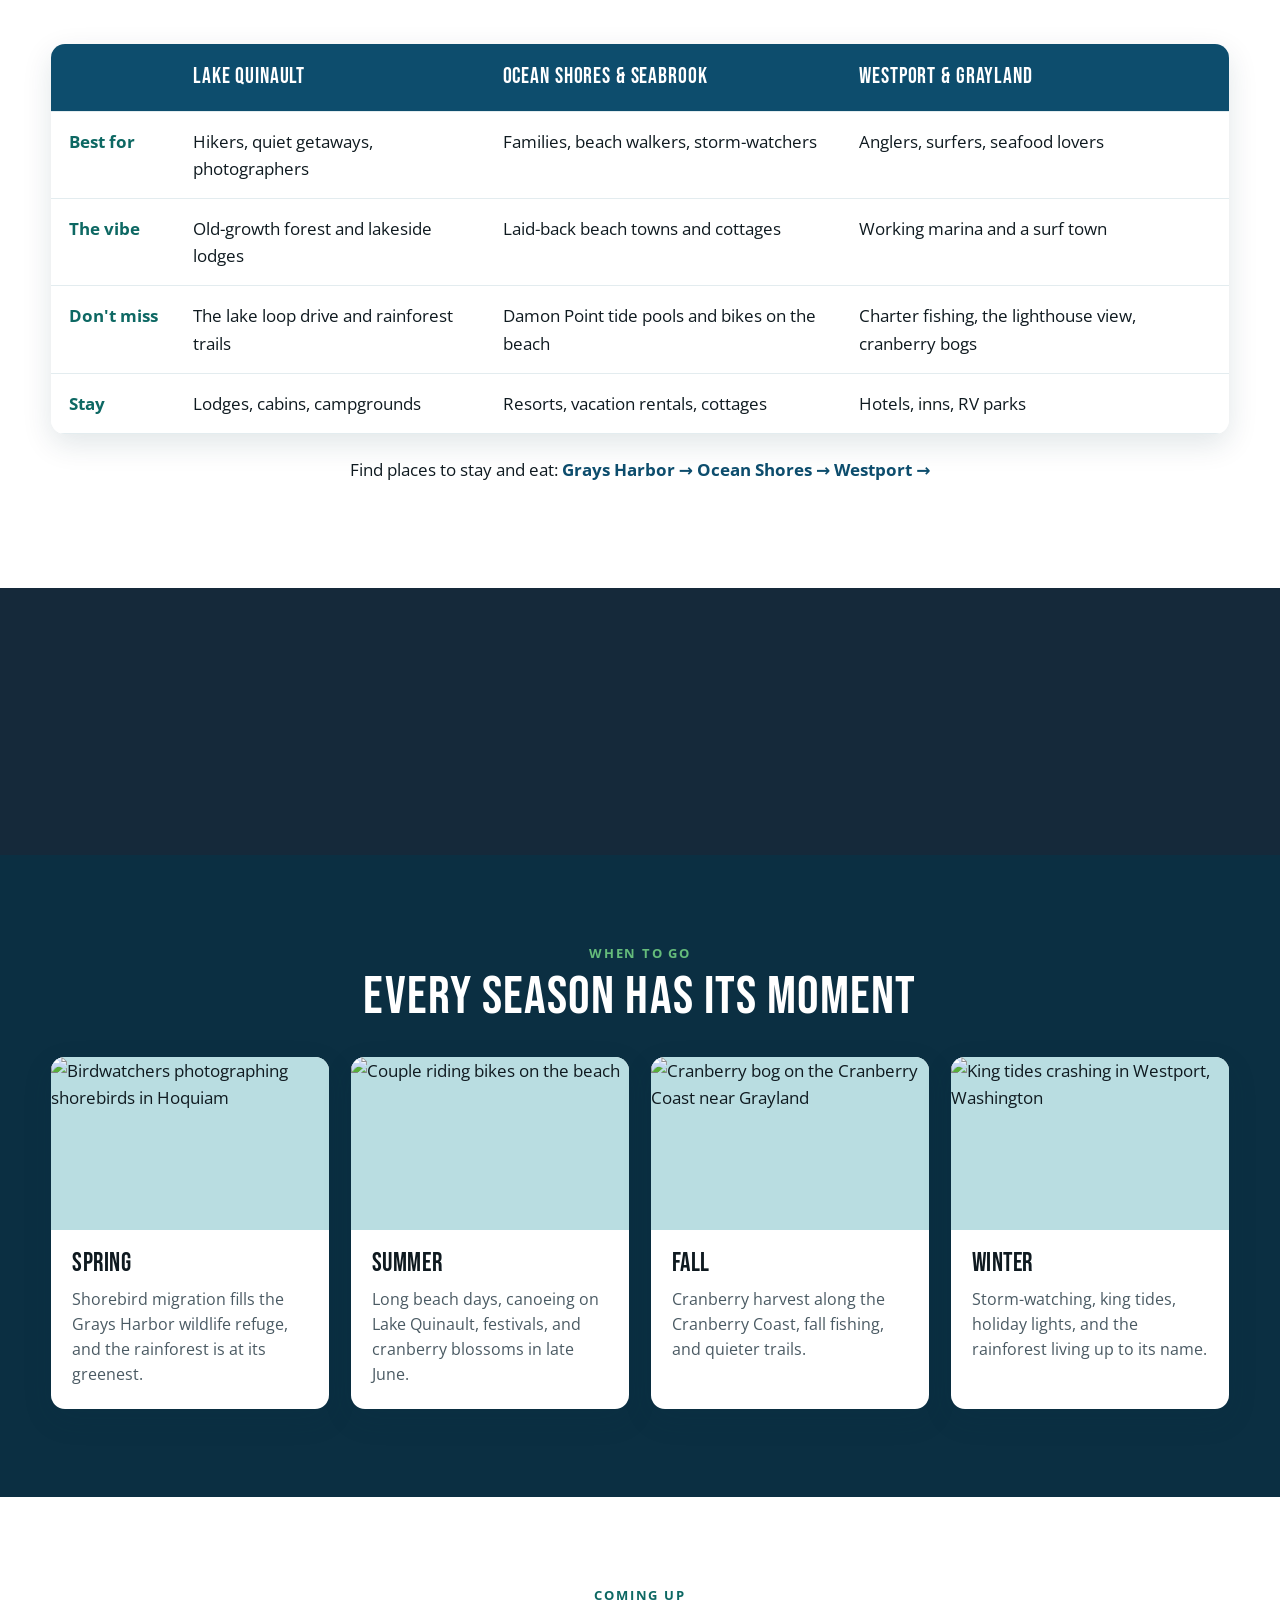
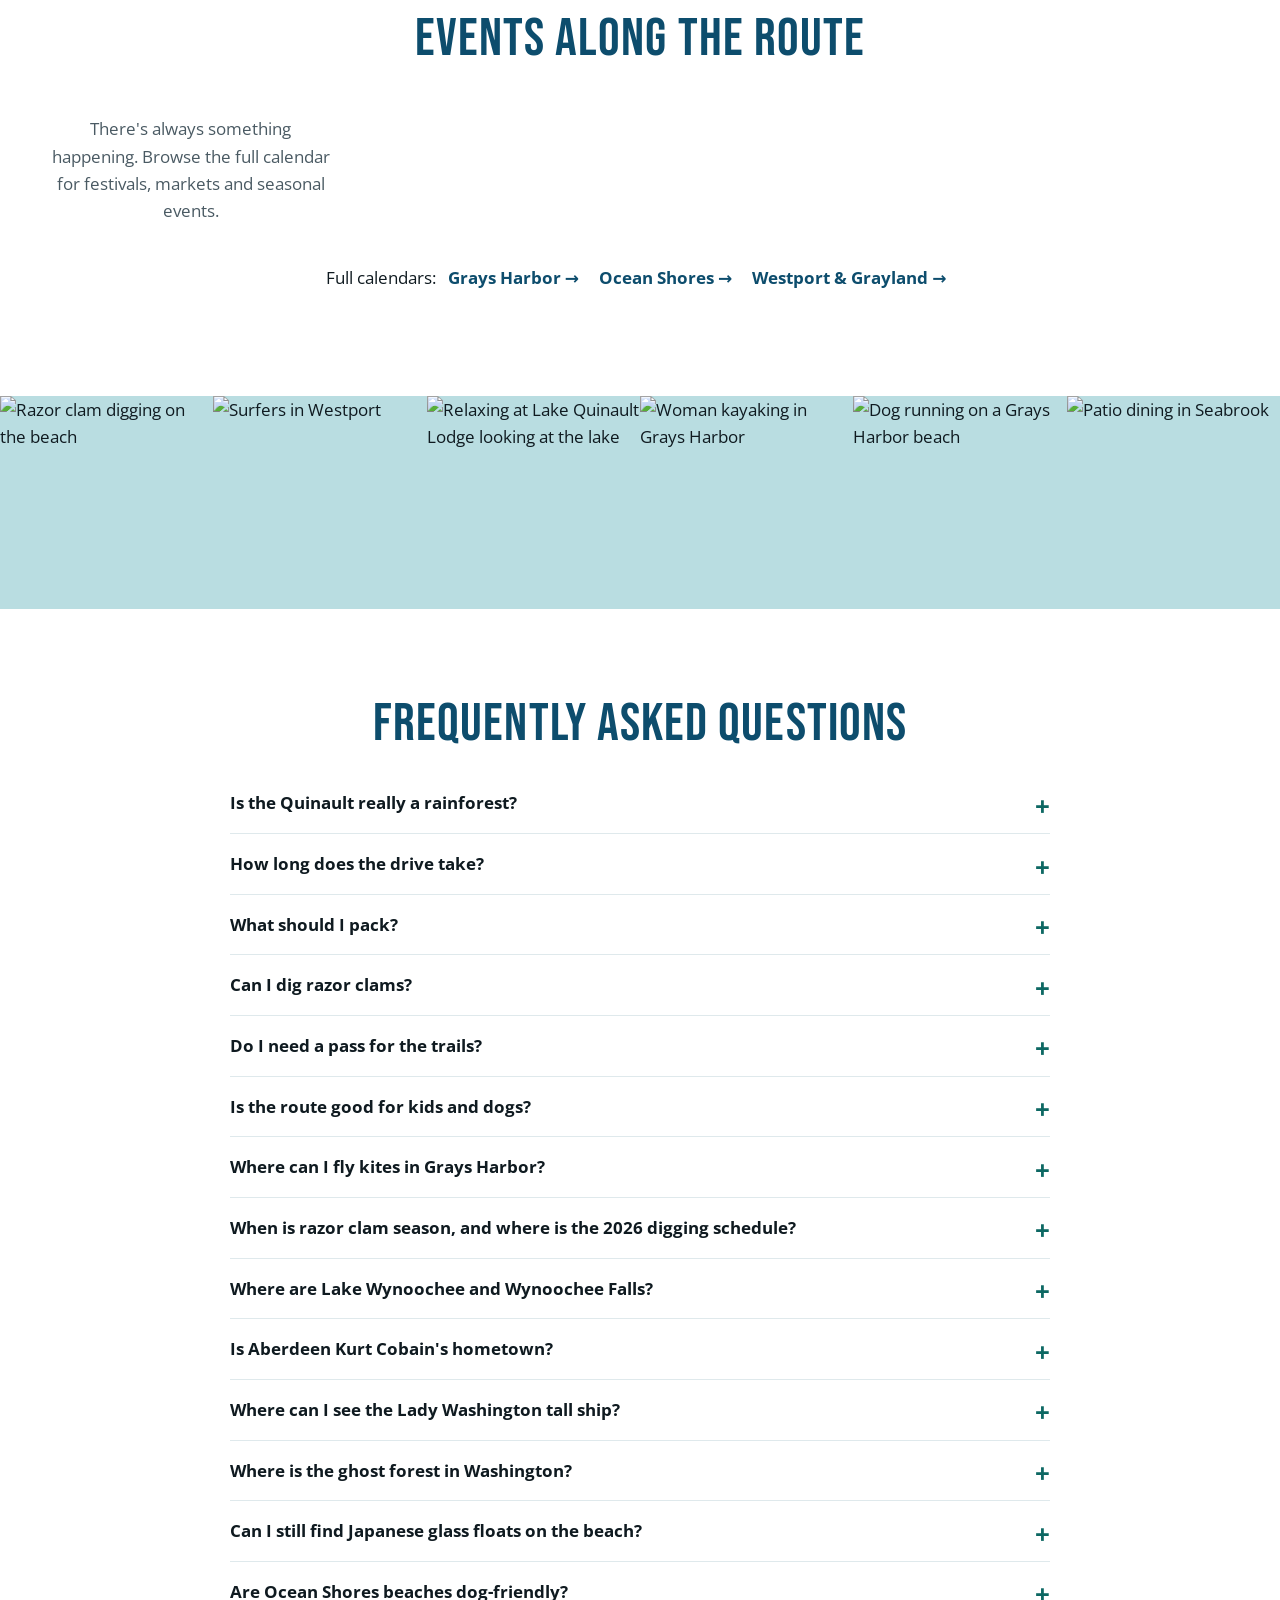
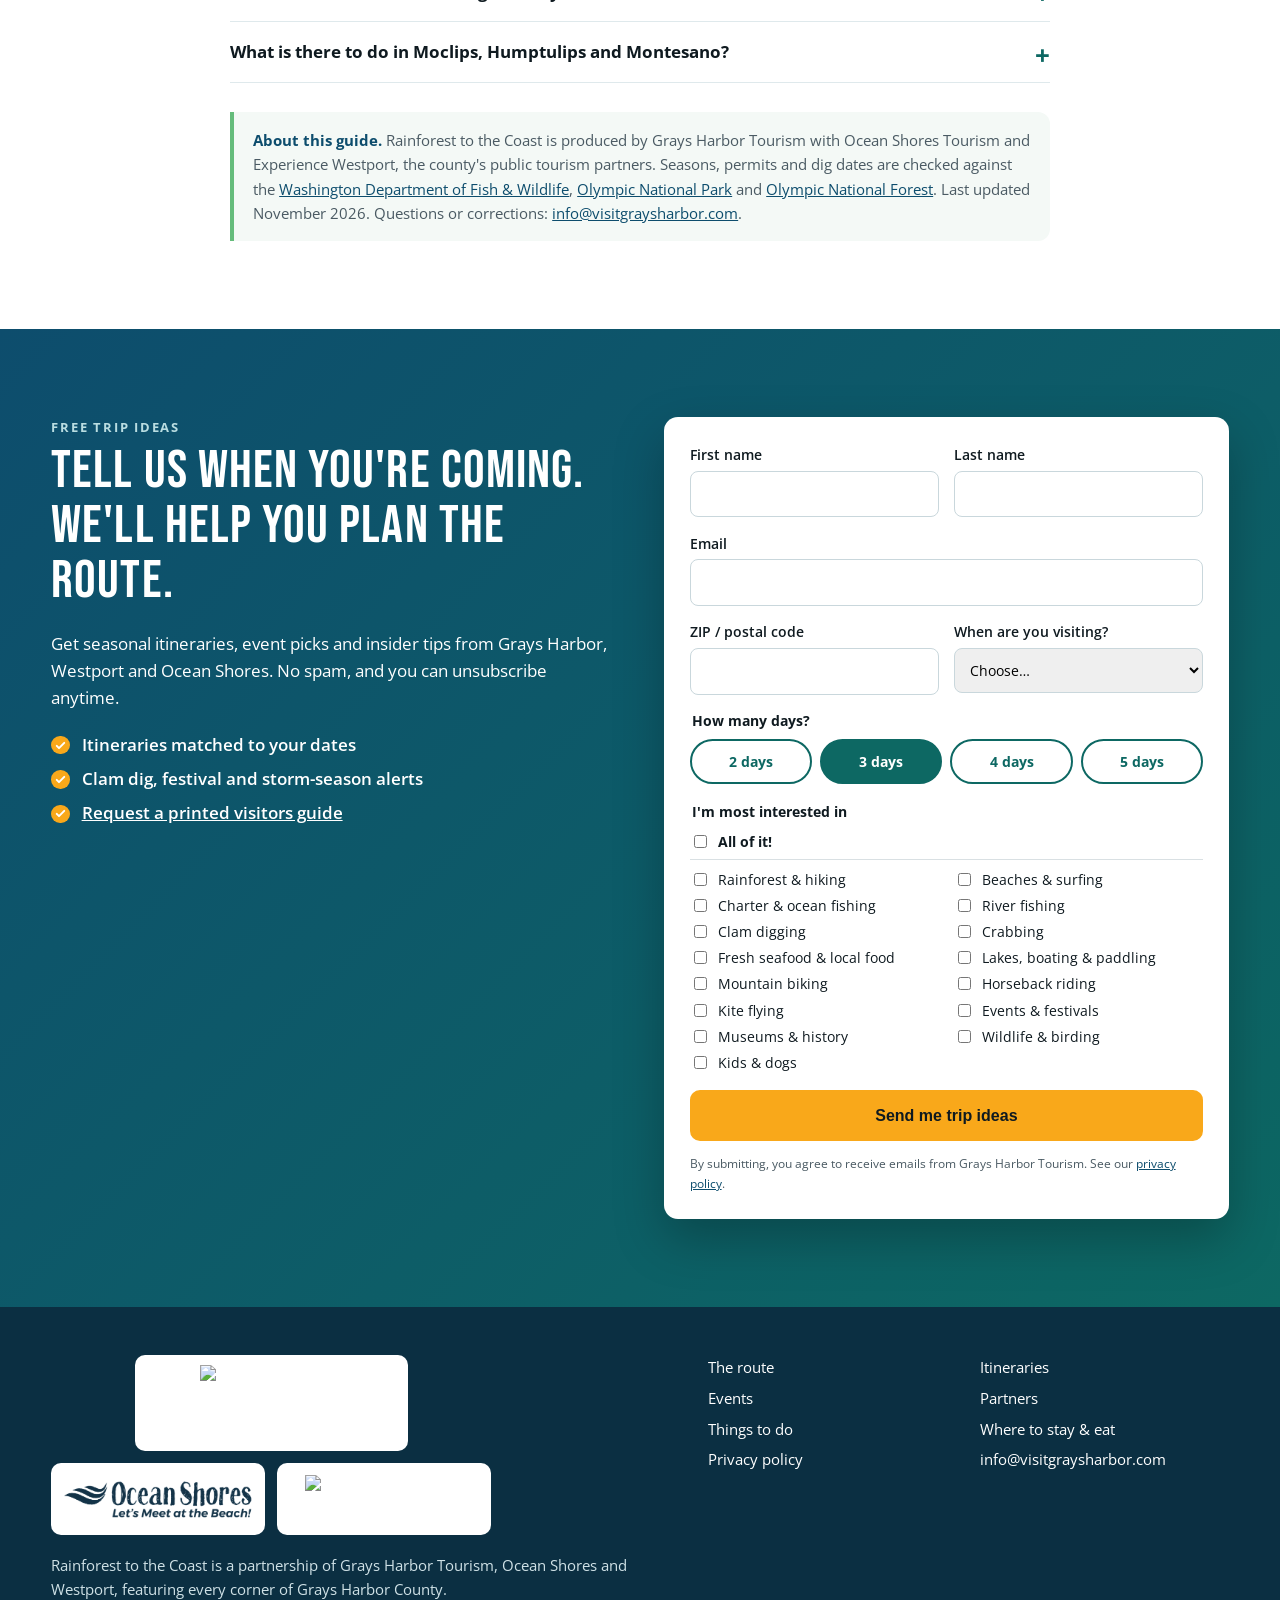
==== commit a9938bad: "Trip planner starts on the current season Co-Authored-By: Claude Opus 5.5 <noreply@anthropic.com> Cl" ====
--- a/index.html
+++ b/index.html
@@ -35,7 +35,7 @@
 (function(){var n=performance.getEntriesByType&&performance.getEntriesByType('navigation')[0];
 if(n&&n.type==='reload'){if(location.hash)history.replaceState(null,'',location.pathname+location.search);
 window.scrollTo(0,0);addEventListener('load',function(){window.scrollTo(0,0)});}})();</script>
-<script type="application/ld+json">{"@context":"https://schema.org","@type":"VideoObject","name":"Grays Harbor, Washington: Westport, Ocean Shores and the Rainforest in 30 seconds","description":"Kites in Ocean Shores, surf at Seabrook, sunset off Westport and the lodge at Lake Quinault. Grays Harbor County is just a short drive from Seattle and Portland.","thumbnailUrl":"https://www.rainforesttothecoast.com/assets/img/gh-30-poster-endcard.jpg","uploadDate":"2026-11-17","duration":"PT30S","contentUrl":"https://www.rainforesttothecoast.com/assets/video/gh-30-1080.mp4","publisher":{"@type":"Organization","name":"Grays Harbor Tourism","url":"https://visitgraysharbor.com"}}</script>
+<script type="application/ld+json">{"@context":"https://schema.org","@type":"VideoObject","name":"Grays Harbor, Washington: Westport, Ocean Shores and the Rainforest in 30 seconds","description":"Kites in Ocean Shores, surf at Seabrook, sunset off Westport and the lodge at Lake Quinault. Grays Harbor County is just a short drive from Seattle and Portland.","thumbnailUrl":"https://www.rainforesttothecoast.com/assets/img/gh-30-poster-endcard.jpg","uploadDate":"2026-11-17T08:00:00-08:00","duration":"PT30S","contentUrl":"https://www.rainforesttothecoast.com/assets/video/gh-30-1080.mp4","publisher":{"@type":"Organization","name":"Grays Harbor Tourism","url":"https://visitgraysharbor.com"}}</script>
 <script type="application/ld+json">{"@context": "https://schema.org", "@type": "FAQPage", "mainEntity": [{"@type": "Question", "name": "Is the Quinault really a rainforest?", "acceptedAnswer": {"@type": "Answer", "text": "Yes. The Quinault Rain Forest is one of only three temperate coniferous rain forests in the Western Hemisphere. It sits at the southern end of Olympic National Park and Olympic National Forest."}}, {"@type": "Question", "name": "How long does the drive take?", "acceptedAnswer": {"@type": "Answer", "text": "You can see the highlights in two days. Three to five days lets you slow down, add the Southern Beaches, and stay overnight in both the rainforest and on the coast. The itineraries above show what fits."}}, {"@type": "Question", "name": "What should I pack?", "acceptedAnswer": {"@type": "Answer", "text": "Layers, rain gear and good walking shoes, even in summer. Bring a camera and binoculars for elk, eagles and shorebirds."}}, {"@type": "Question", "name": "Can I dig razor clams?", "acceptedAnswer": {"@type": "Answer", "text": "Yes, when a dig is open. You'll need a Washington shellfish license, and dig dates and beaches are set by the Washington Department of Fish & Wildlife, so check their razor clam page before you go."}}, {"@type": "Question", "name": "Do I need a pass for the trails?", "acceptedAnswer": {"@type": "Answer", "text": "Some trailheads around Lake Quinault are on national park or national forest land and may need a recreation pass. Check the trailhead signs or the park and forest websites before you go."}}, {"@type": "Question", "name": "Is the route good for kids and dogs?", "acceptedAnswer": {"@type": "Answer", "text": "Yes. Beaches, short forest loops, tide pools and bike rentals all work for families, and many beaches welcome dogs on leash. Check each park's rules."}}, {"@type": "Question", "name": "Where can I fly kites in Grays Harbor?", "acceptedAnswer": {"@type": "Answer", "text": "The wide, flat, windy beaches of Ocean Shores are some of the best kite-flying spots on the Washington Coast, with steady onshore breezes most afternoons. The beaches at Westport Light State Park, Grayland, Pacific Beach and Moclips are good too. Kite flying is free, and the Ocean Shores beach approaches put you right on the sand."}}, {"@type": "Question", "name": "When is razor clam season, and where is the 2026 digging schedule?", "acceptedAnswer": {"@type": "Answer", "text": "Razor clam digs on Grays Harbor beaches are set by the Washington Department of Fish & Wildlife (WDFW). Digs usually run on low tides from fall through spring on Twin Harbors (Westport and Grayland), Copalis and Mocrocks (Ocean Shores north to Moclips). WDFW announces each dig after toxin testing, so check the WDFW razor clam page for current dates. You need a Washington shellfish license."}}, {"@type": "Question", "name": "Where are Lake Wynoochee and Wynoochee Falls?", "acceptedAnswer": {"@type": "Answer", "text": "Lake Wynoochee is a reservoir behind Wynoochee Dam in Olympic National Forest, about 35 miles north of Montesano on Wynoochee Valley Road. Wynoochee Falls is a short hike upstream. Coho Campground, a national forest campground, sits on the lakeshore with swimming, paddling and a trail around the lake. The road is long and partly gravel, so allow extra time."}}, {"@type": "Question", "name": "Is Aberdeen Kurt Cobain's hometown?", "acceptedAnswer": {"@type": "Answer", "text": "Yes. Kurt Cobain grew up in Aberdeen. Visit Kurt Cobain Memorial Park by the Young Street Bridge over the Wishkah River, the Kurt Cobain Museum run by the nonprofit Music Project, and the \"Welcome to Aberdeen: Come As You Are\" sign on the way into town."}}, {"@type": "Question", "name": "Where can I see the Lady Washington tall ship?", "acceptedAnswer": {"@type": "Answer", "text": "The Lady Washington's home port is Aberdeen, at the nonprofit Grays Harbor Historical Seaport. The ship travels the West Coast for much of the year, so check the Seaport's schedule for dockside tours and sails before you go."}}, {"@type": "Question", "name": "Where is the ghost forest in Washington?", "acceptedAnswer": {"@type": "Answer", "text": "The Copalis ghost forest stands along the Copalis River near Copalis Beach, just north of Ocean Shores. The silver, standing dead cedars were killed when the land dropped and flooded with salt water during the 1700 Cascadia earthquake. It's best seen by kayak from the river at high tide."}}, {"@type": "Question", "name": "Can I still find Japanese glass floats on the beach?", "acceptedAnswer": {"@type": "Answer", "text": "They're rare now, but beachcombers still find glass floats and other treasures on Grays Harbor beaches, especially after winter storms and king tides. Walk the tide line early in the morning on the beaches from Moclips to Grayland."}}, {"@type": "Question", "name": "Are Ocean Shores beaches dog-friendly?", "acceptedAnswer": {"@type": "Answer", "text": "Yes. Dogs are welcome on Ocean Shores and most Grays Harbor beaches on a leash, and the beaches are big enough for long walks. Many places to stay welcome pets; ask about pet policies when you book."}}, {"@type": "Question", "name": "What is there to do in Moclips, Humptulips and Montesano?", "acceptedAnswer": {"@type": "Answer", "text": "Moclips is a quiet beach town at the north end of the Ocean Shores beaches, great for beachcombing and sunsets. Humptulips sits on US-101 on the way to Lake Quinault and is known for salmon and steelhead fishing on the Humptulips River. Montesano is the county seat, with the historic courthouse, Lake Sylvia State Park and the road north to Lake Wynoochee."}}]}</script>
 </head>
 <body>
@@ -757,6 +757,6 @@
 
 <a class="sticky-cta btn" href="#planner">Plan my <em>Road Trip</em></a>
 <script src="/assets/planner-core.js?v=20261118n" defer></script>
-<script src="/assets/main.js?v=20261118q" defer></script>
+<script src="/assets/main.js?v=20261119a" defer></script>
 </body>
 </html>
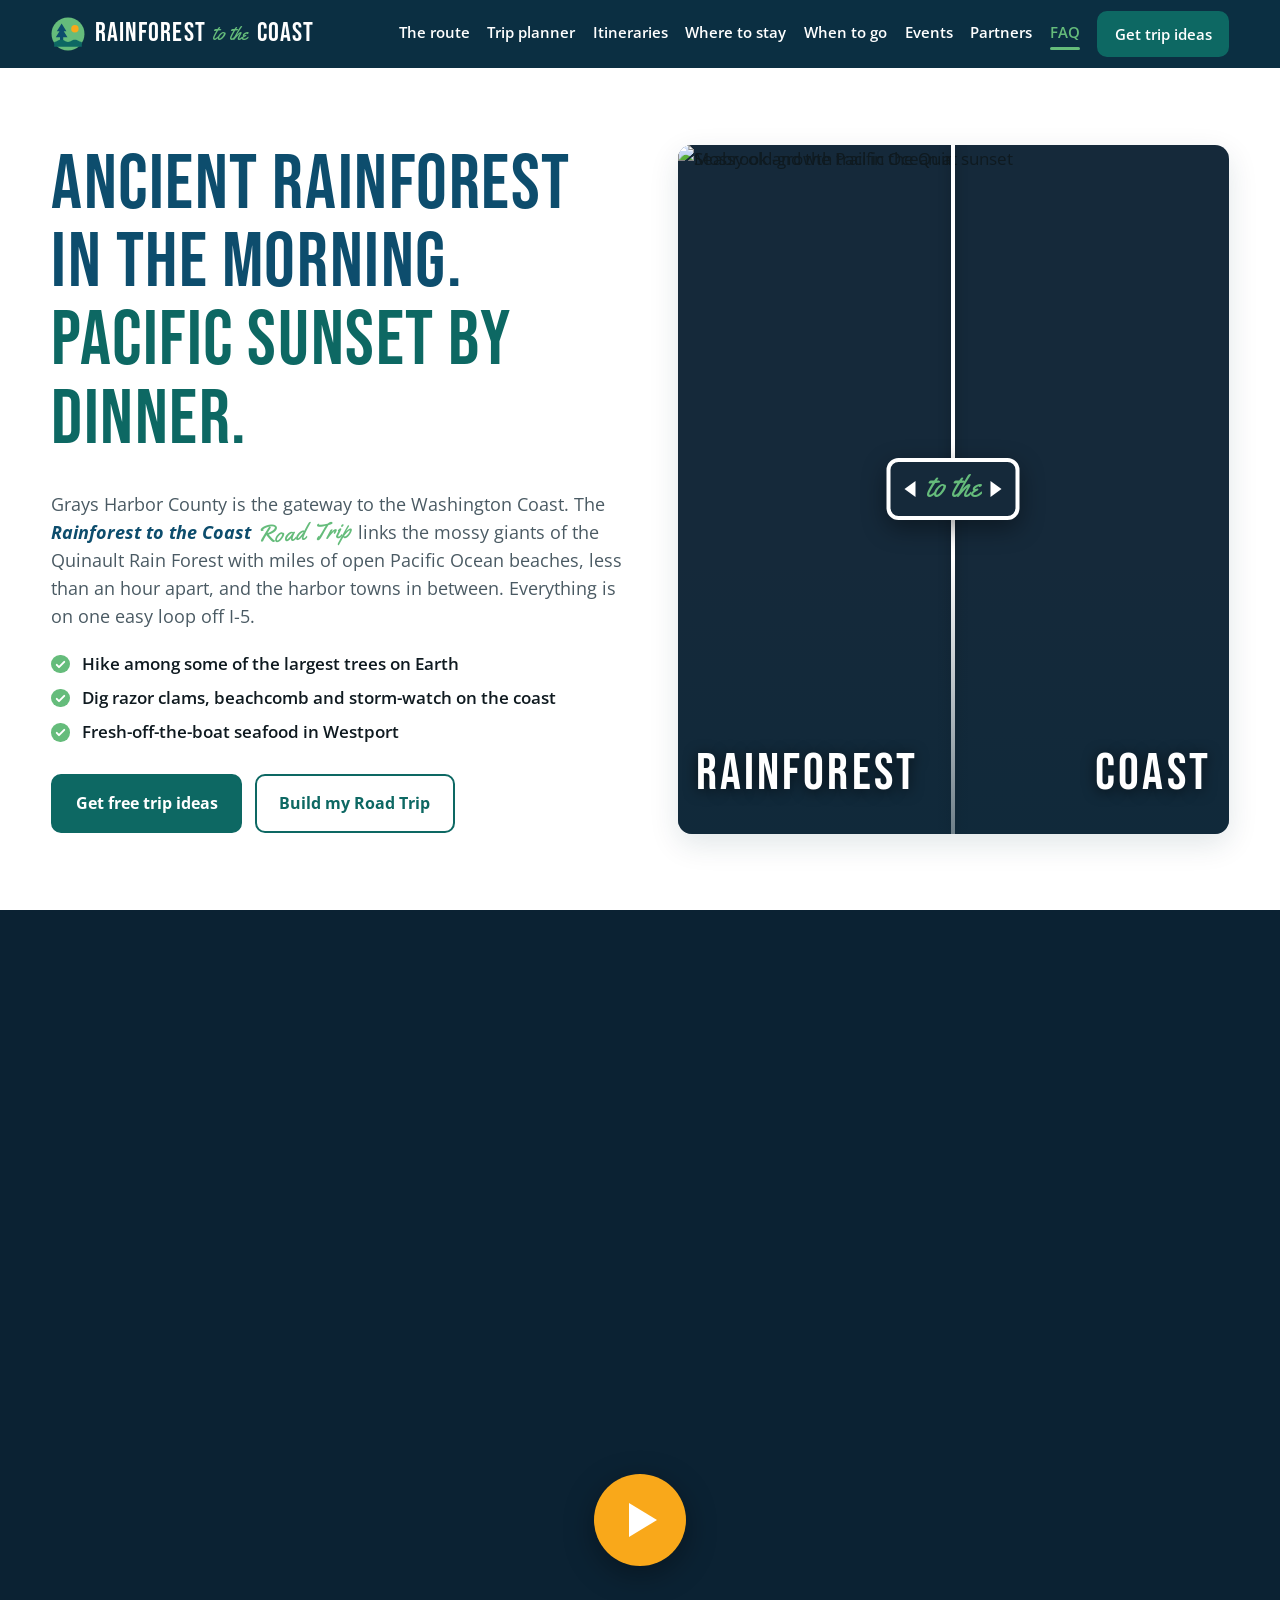
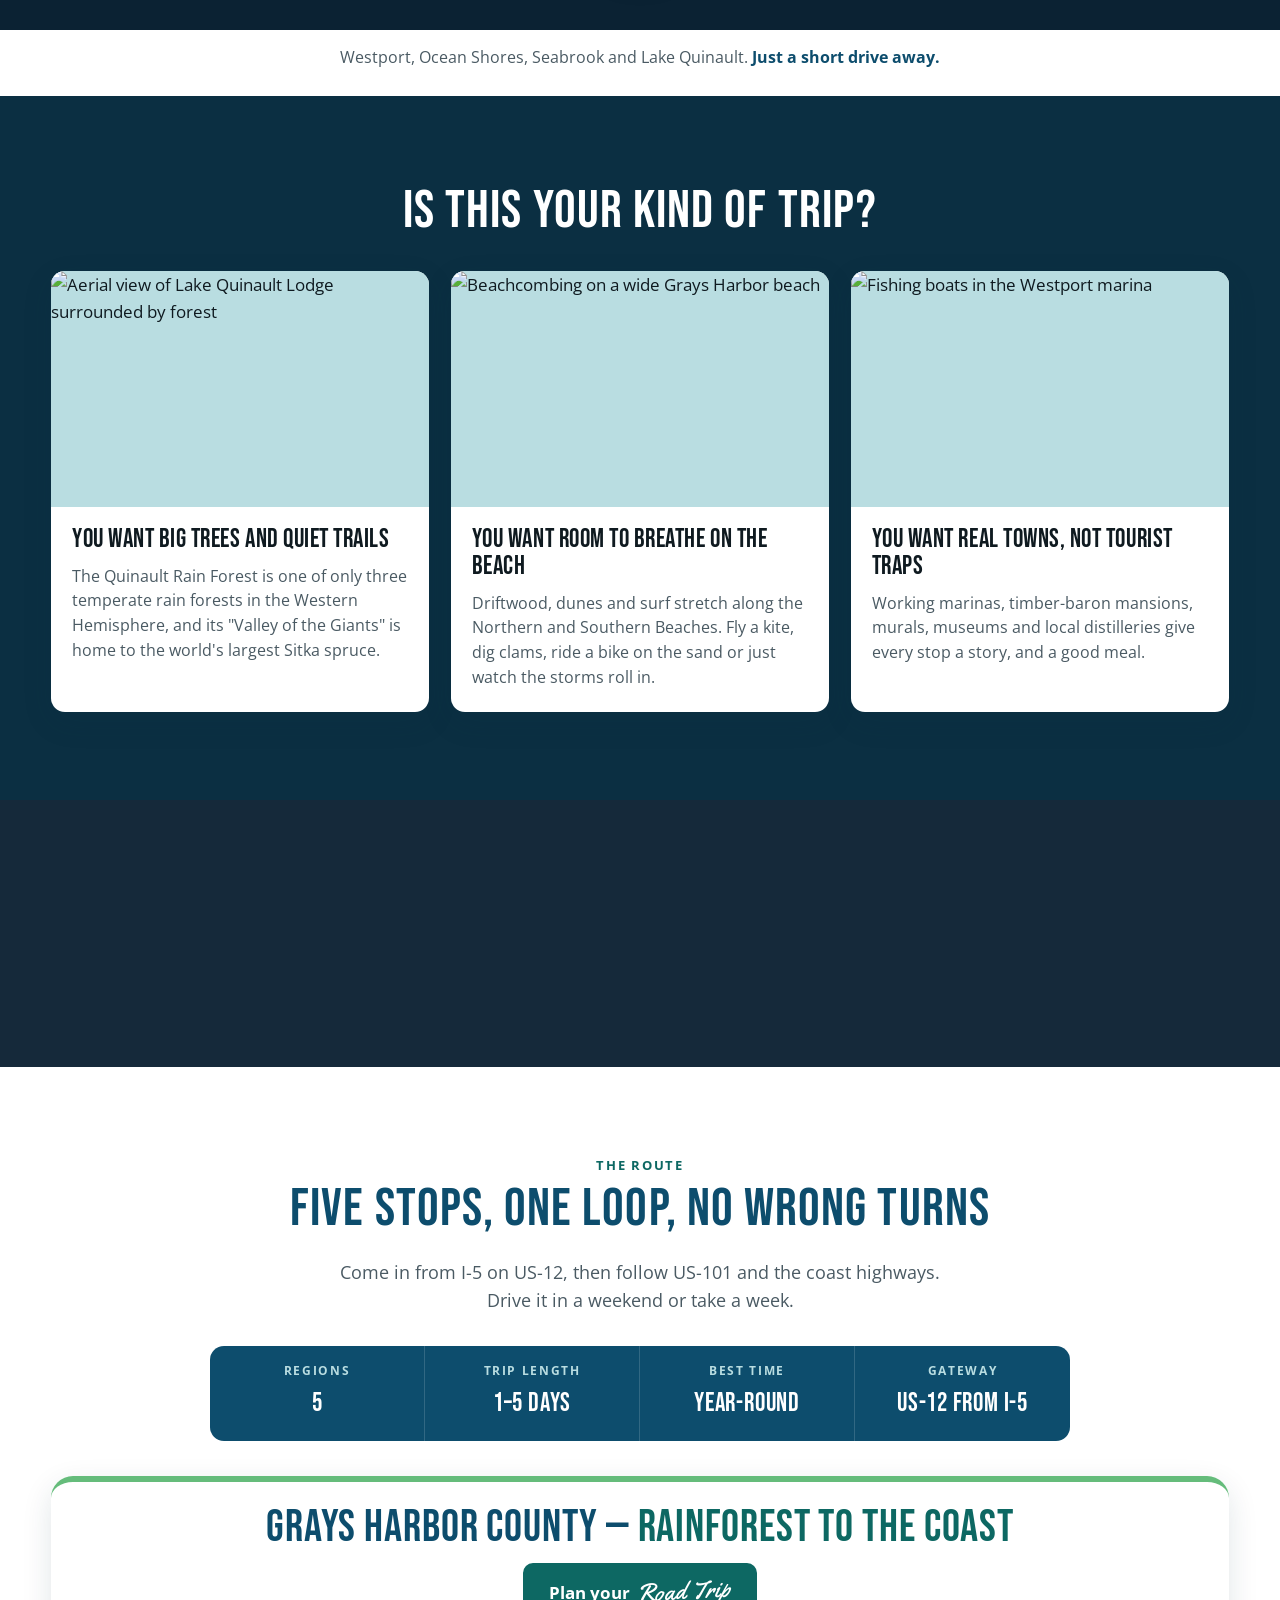
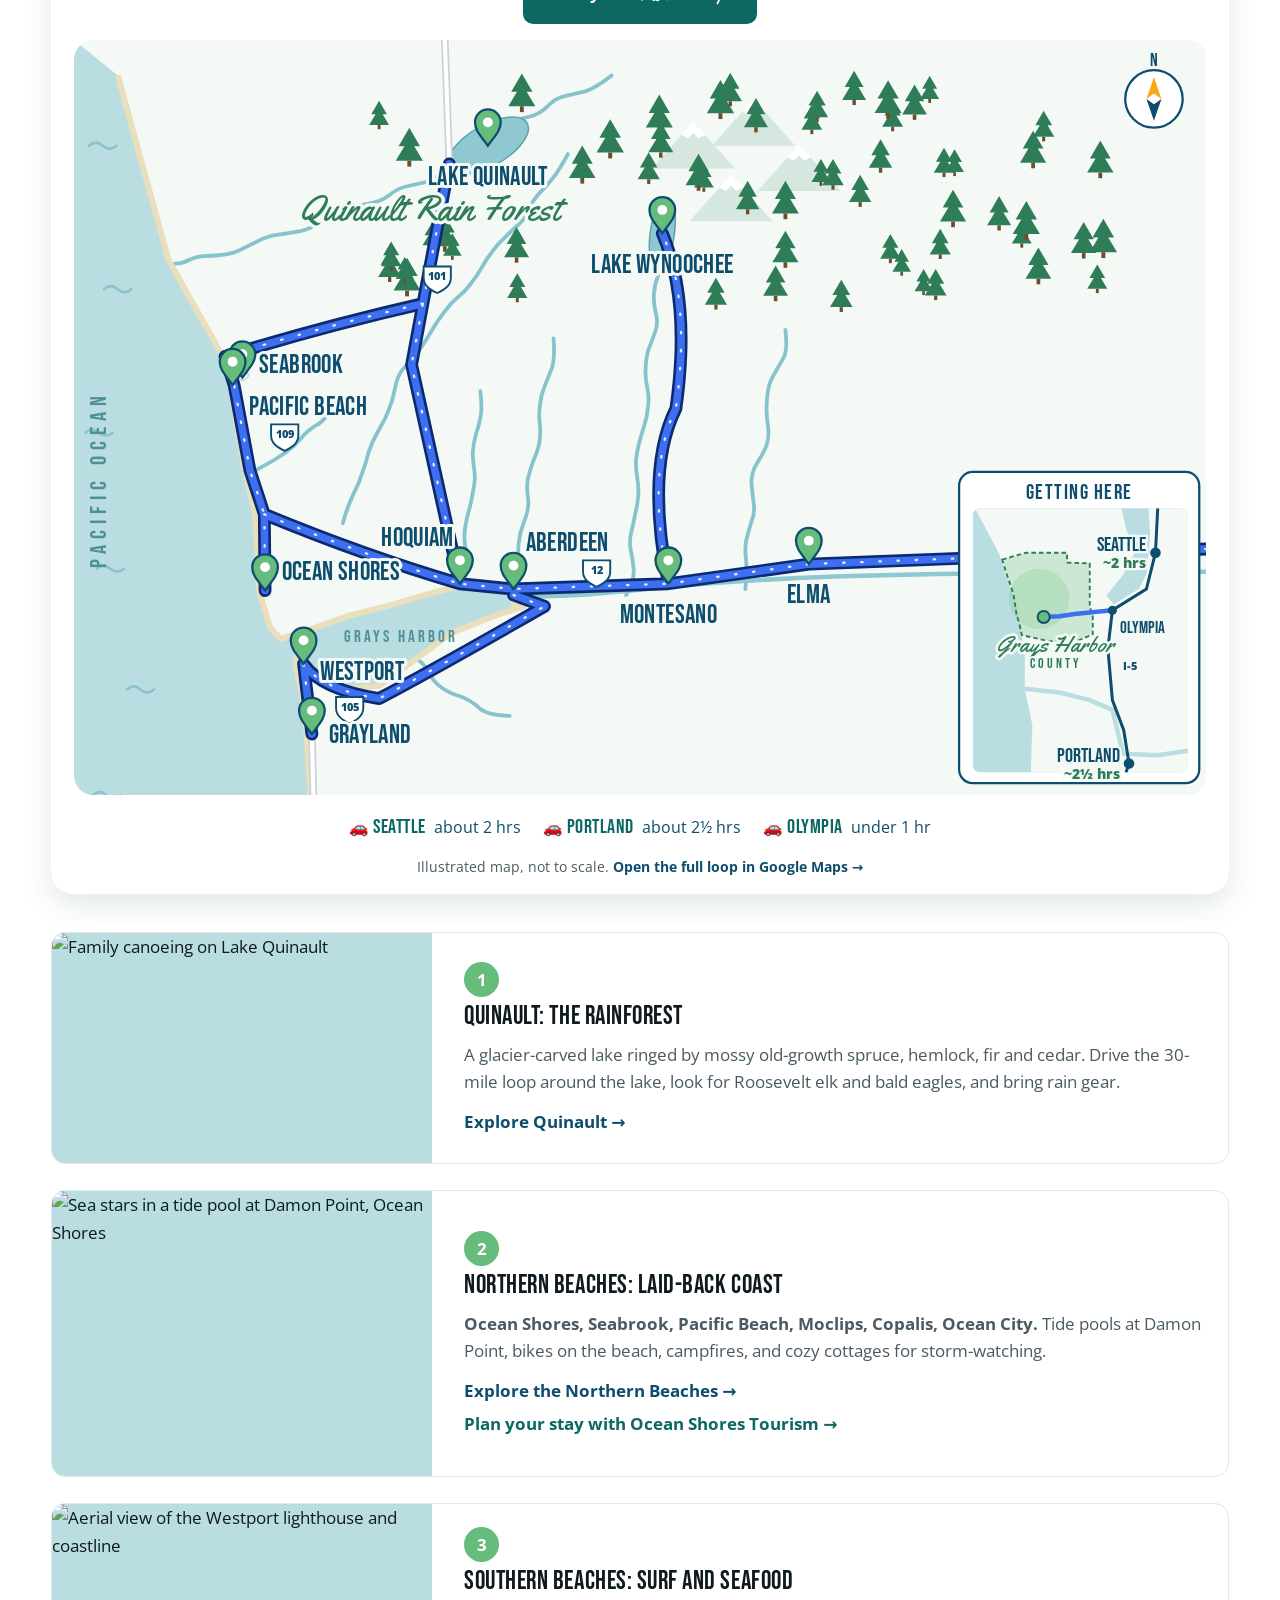
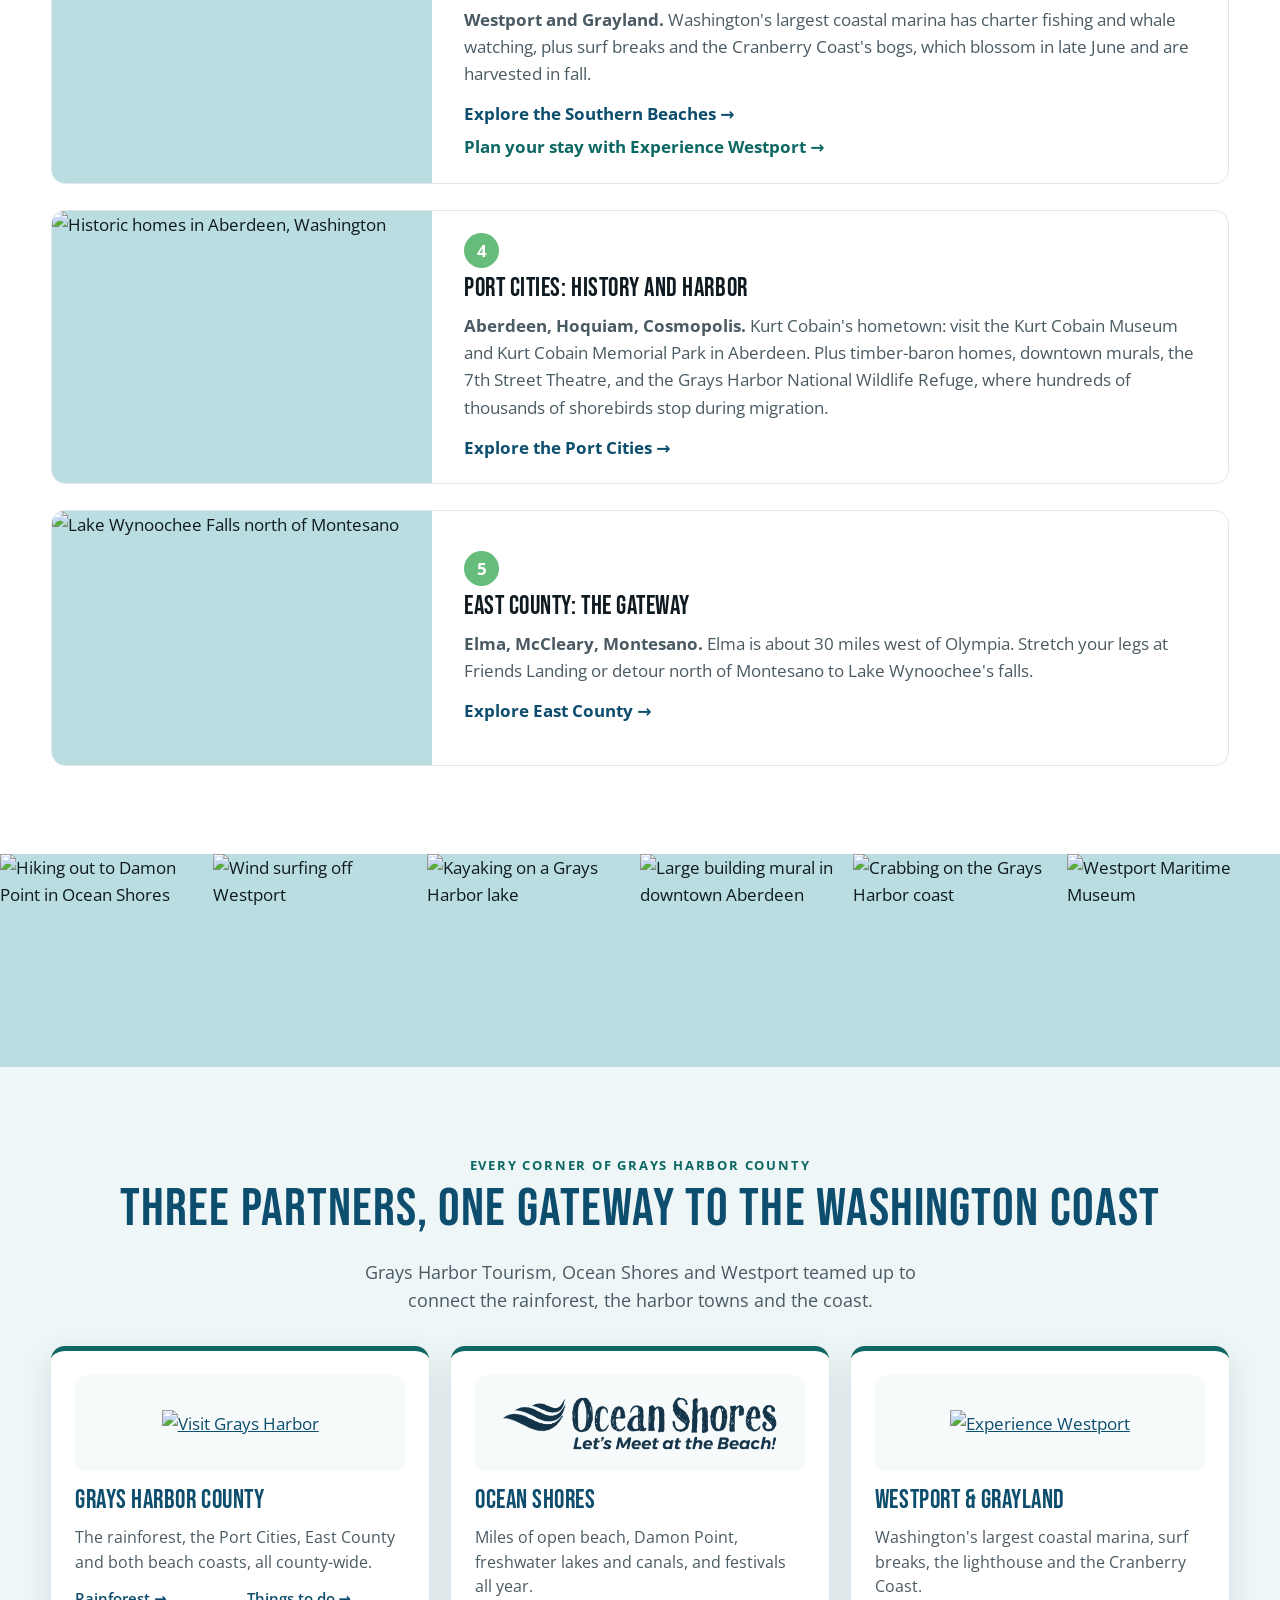
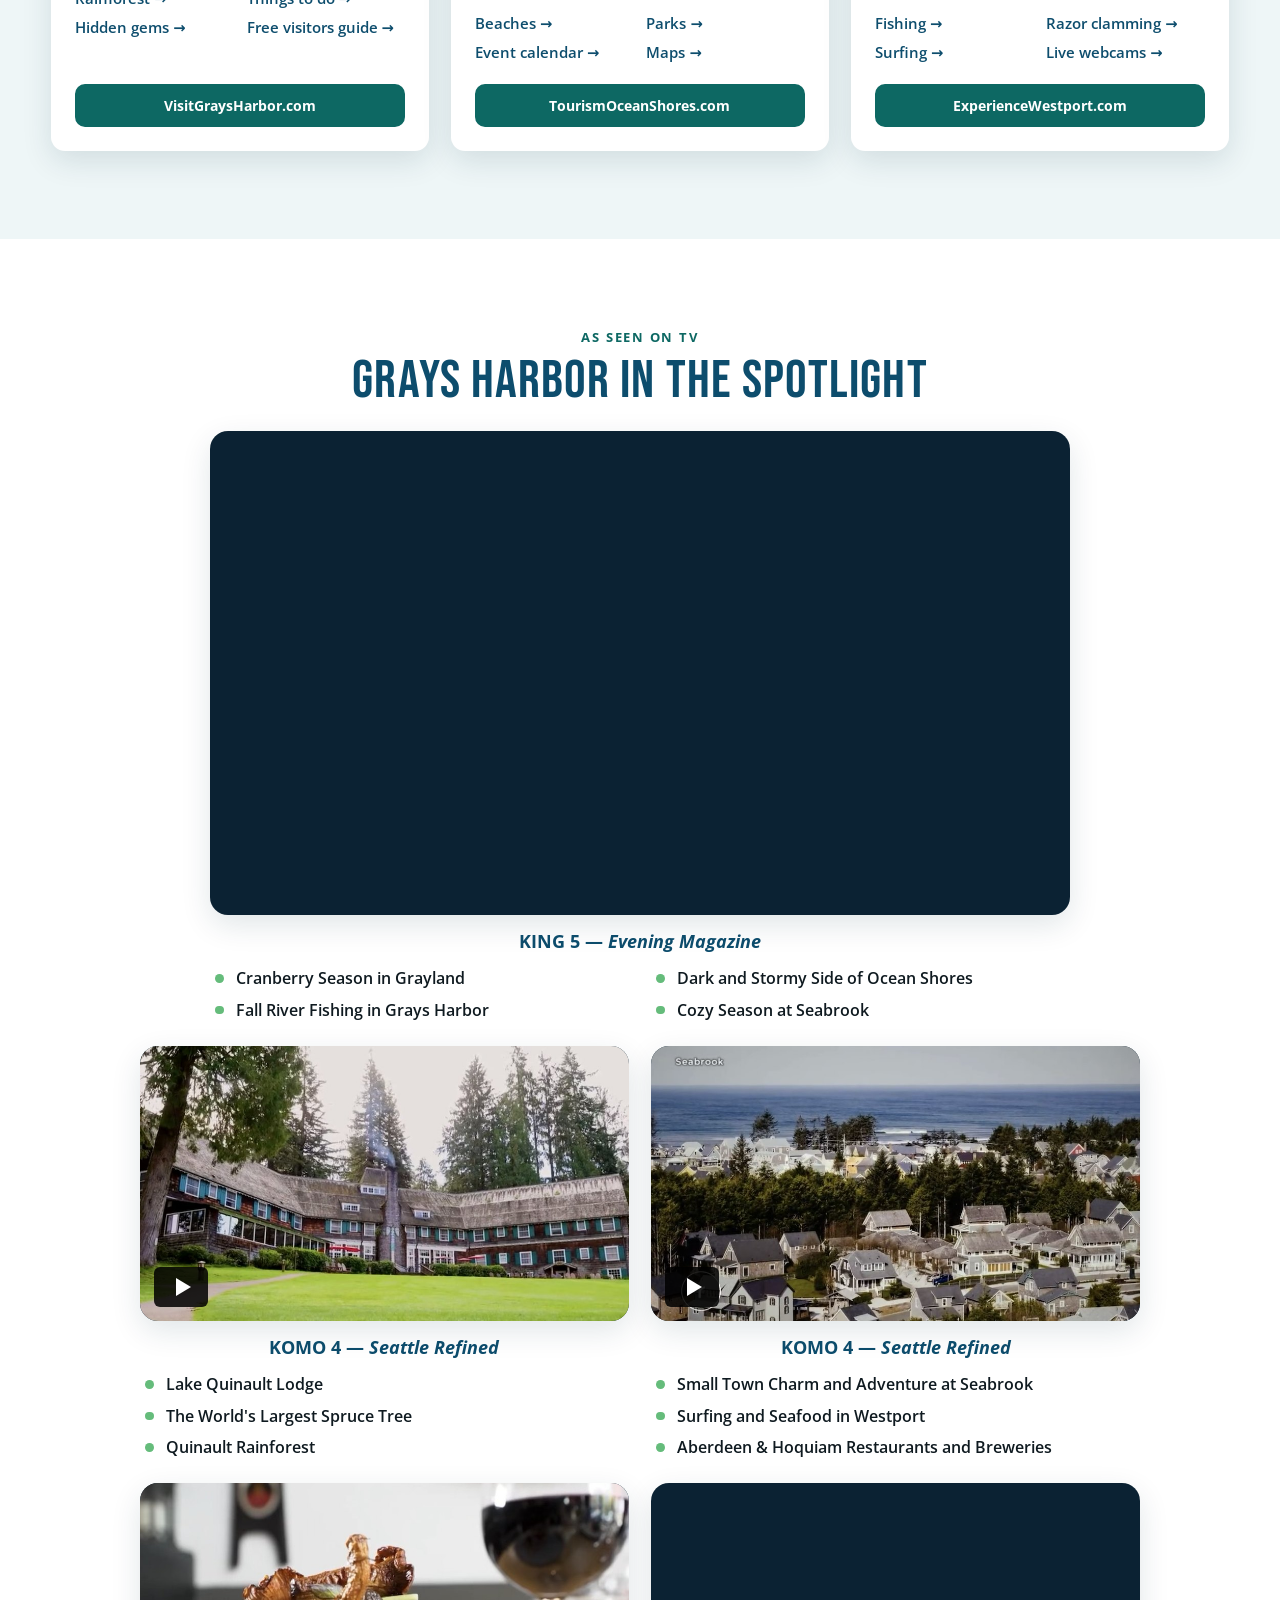
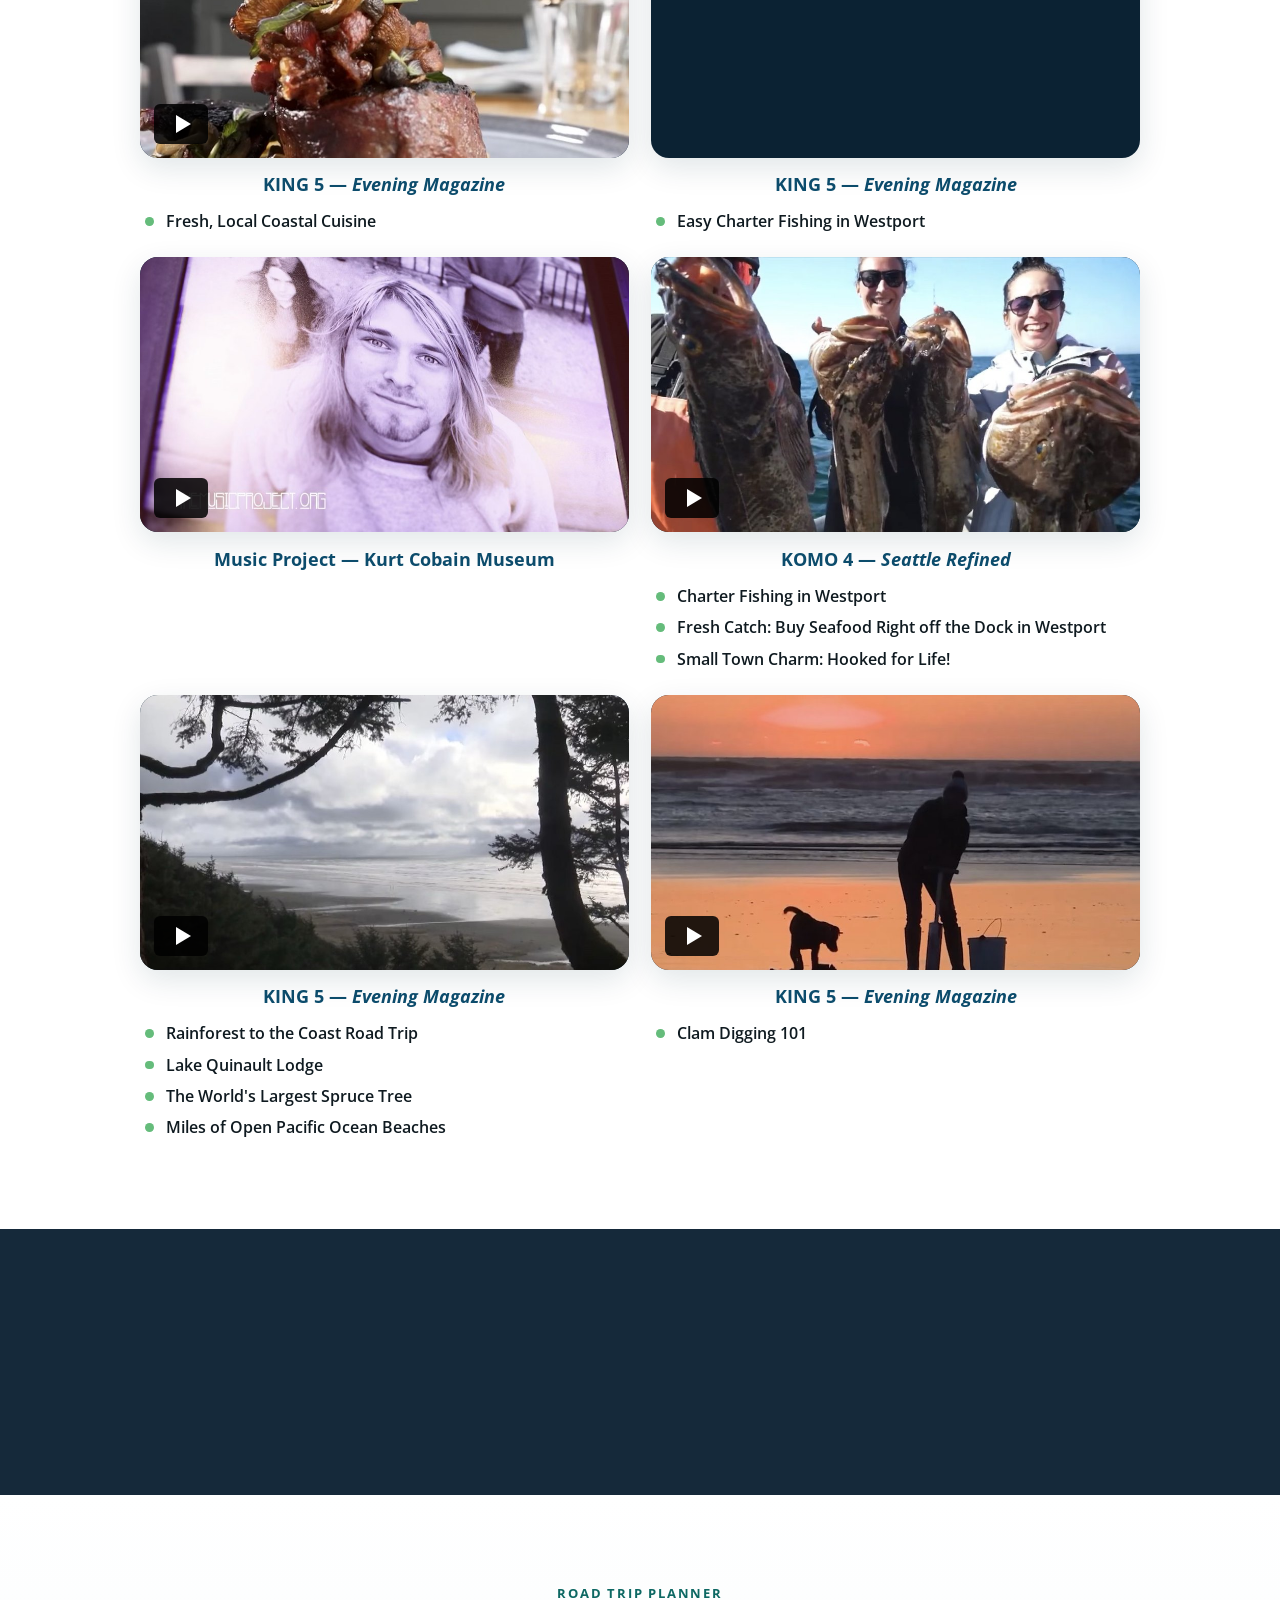
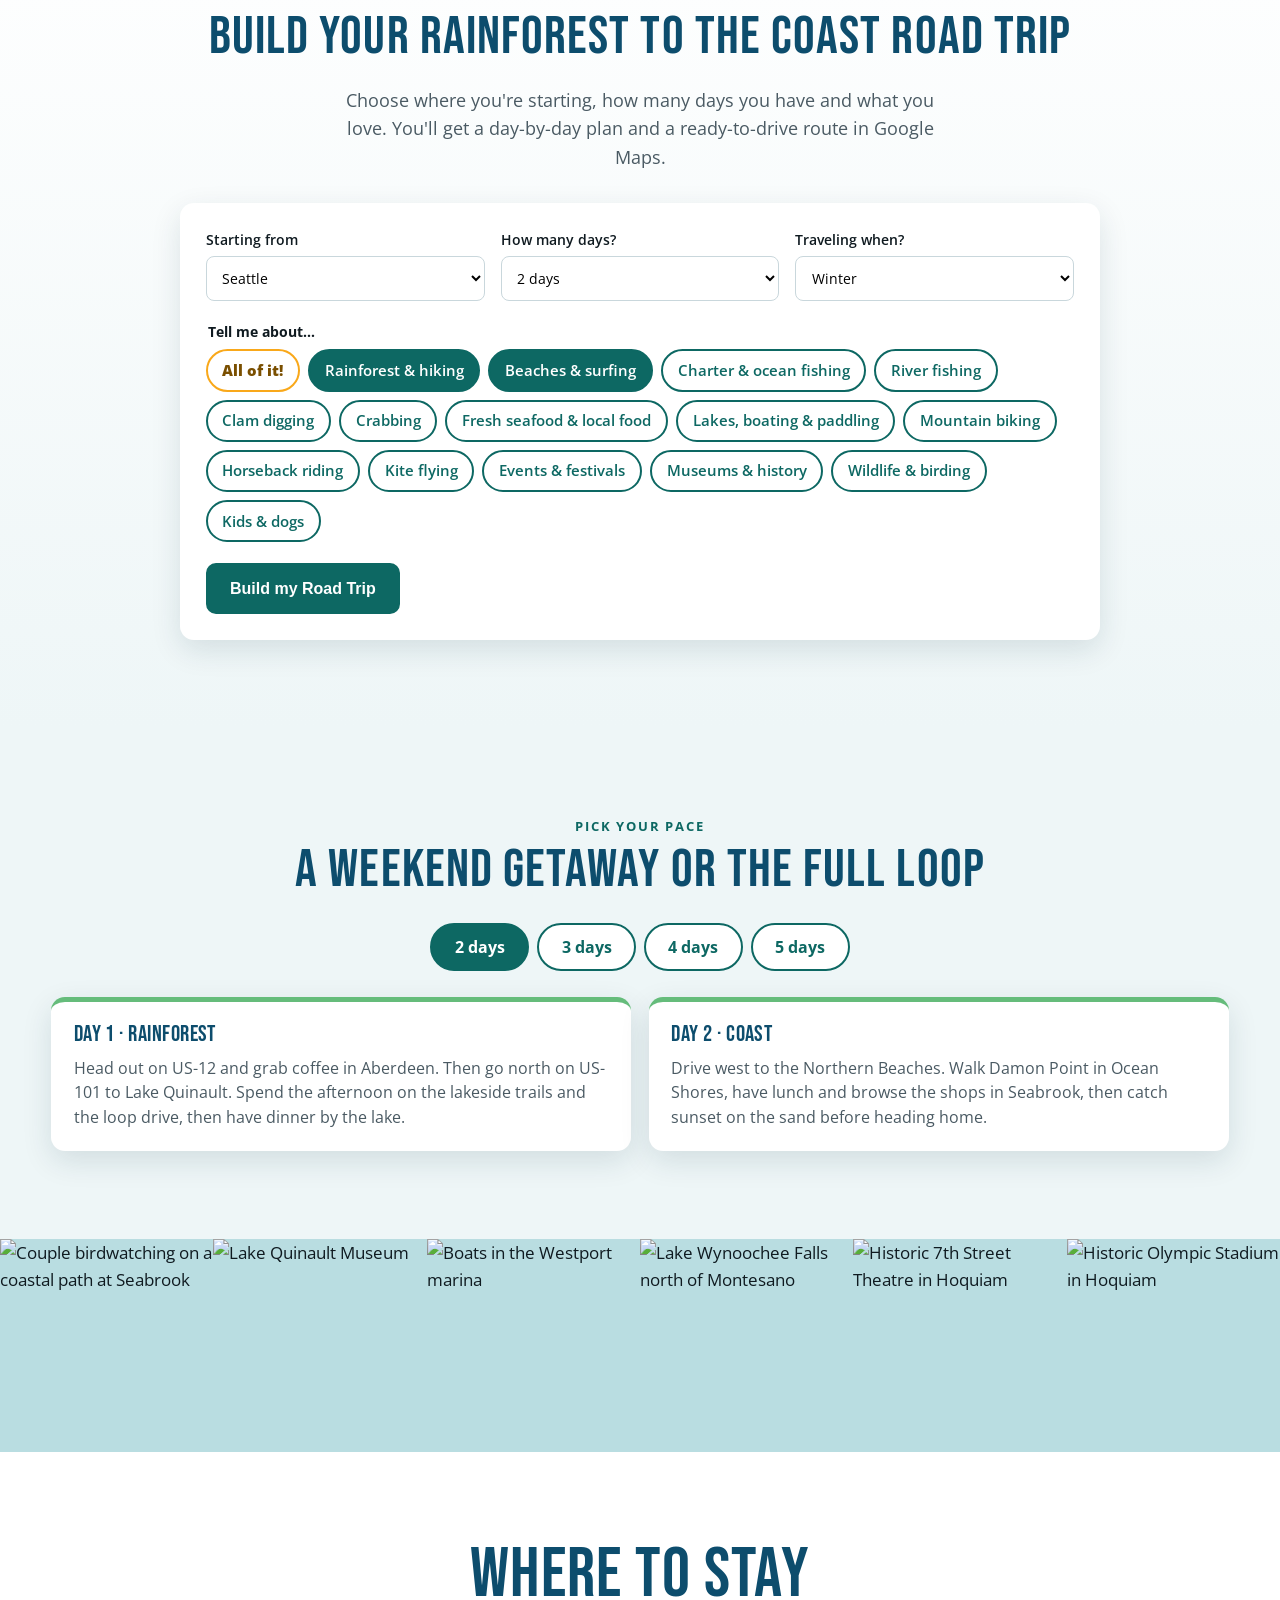
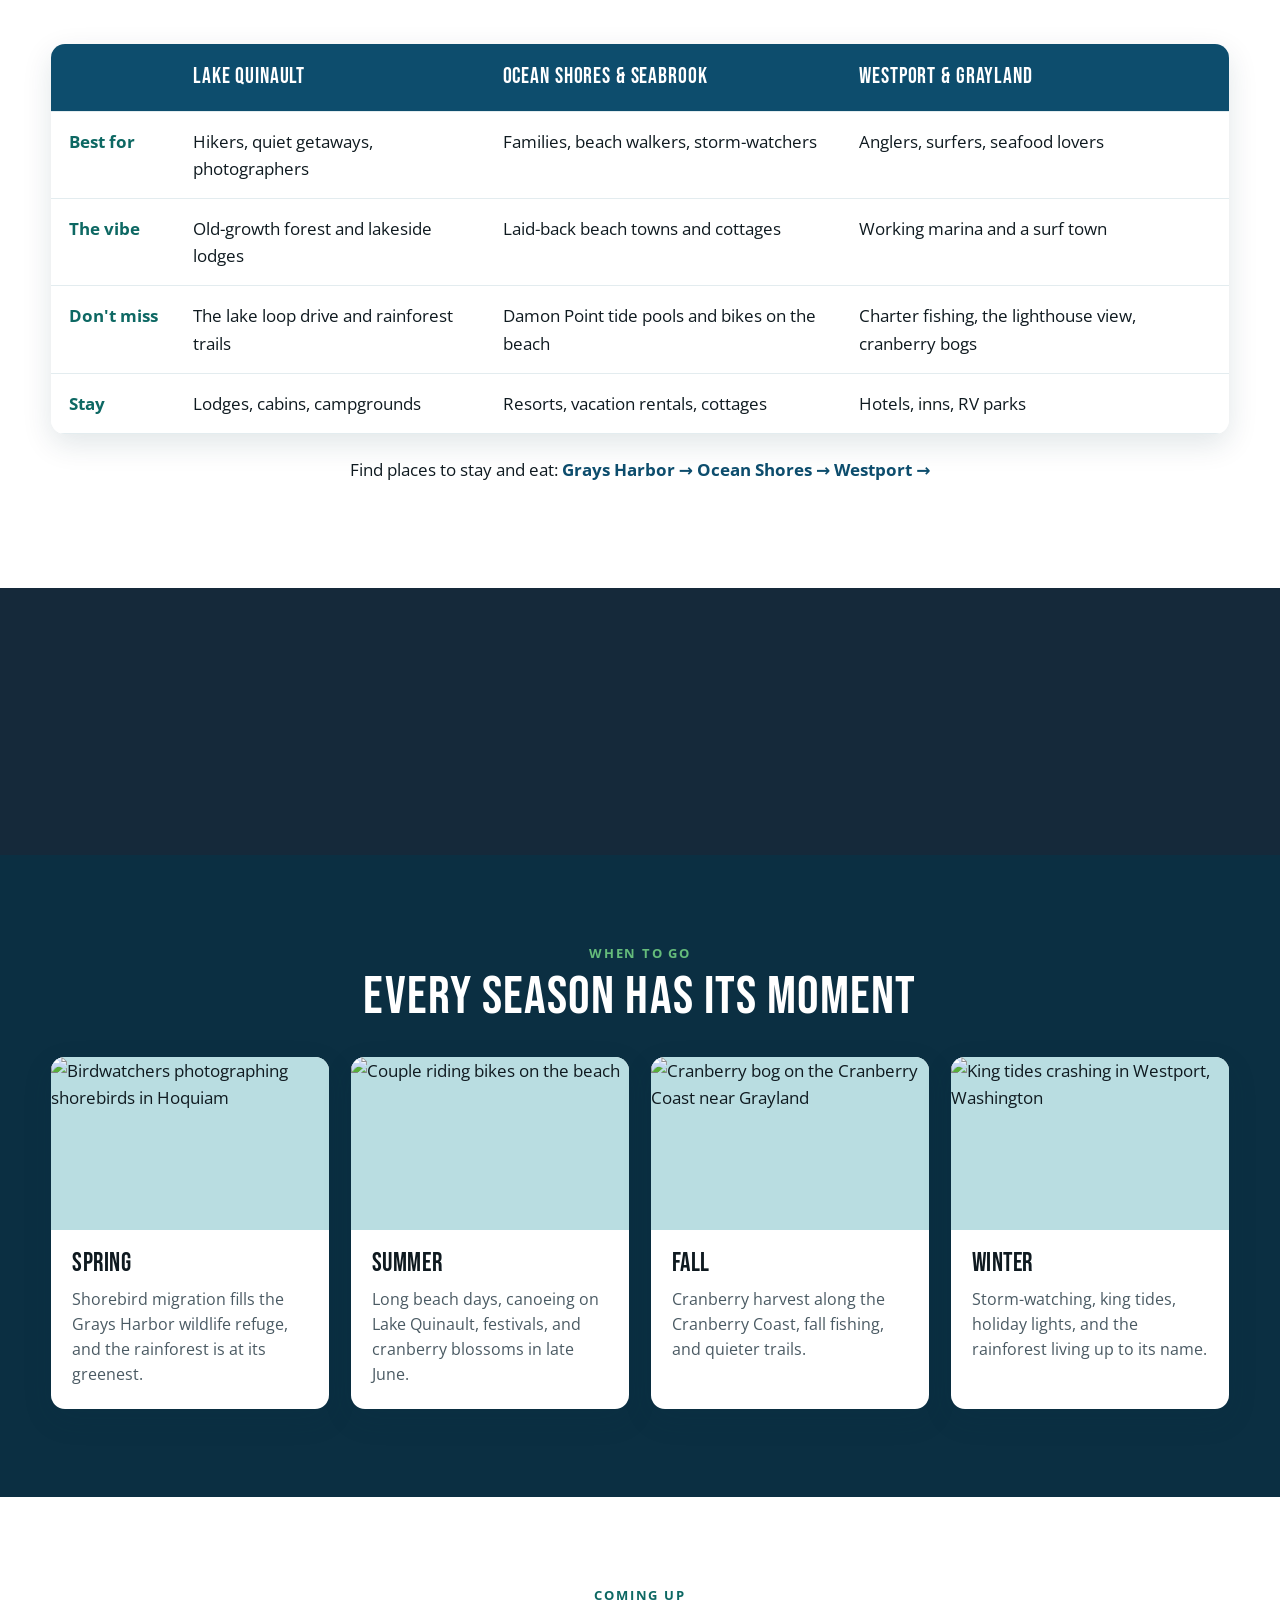
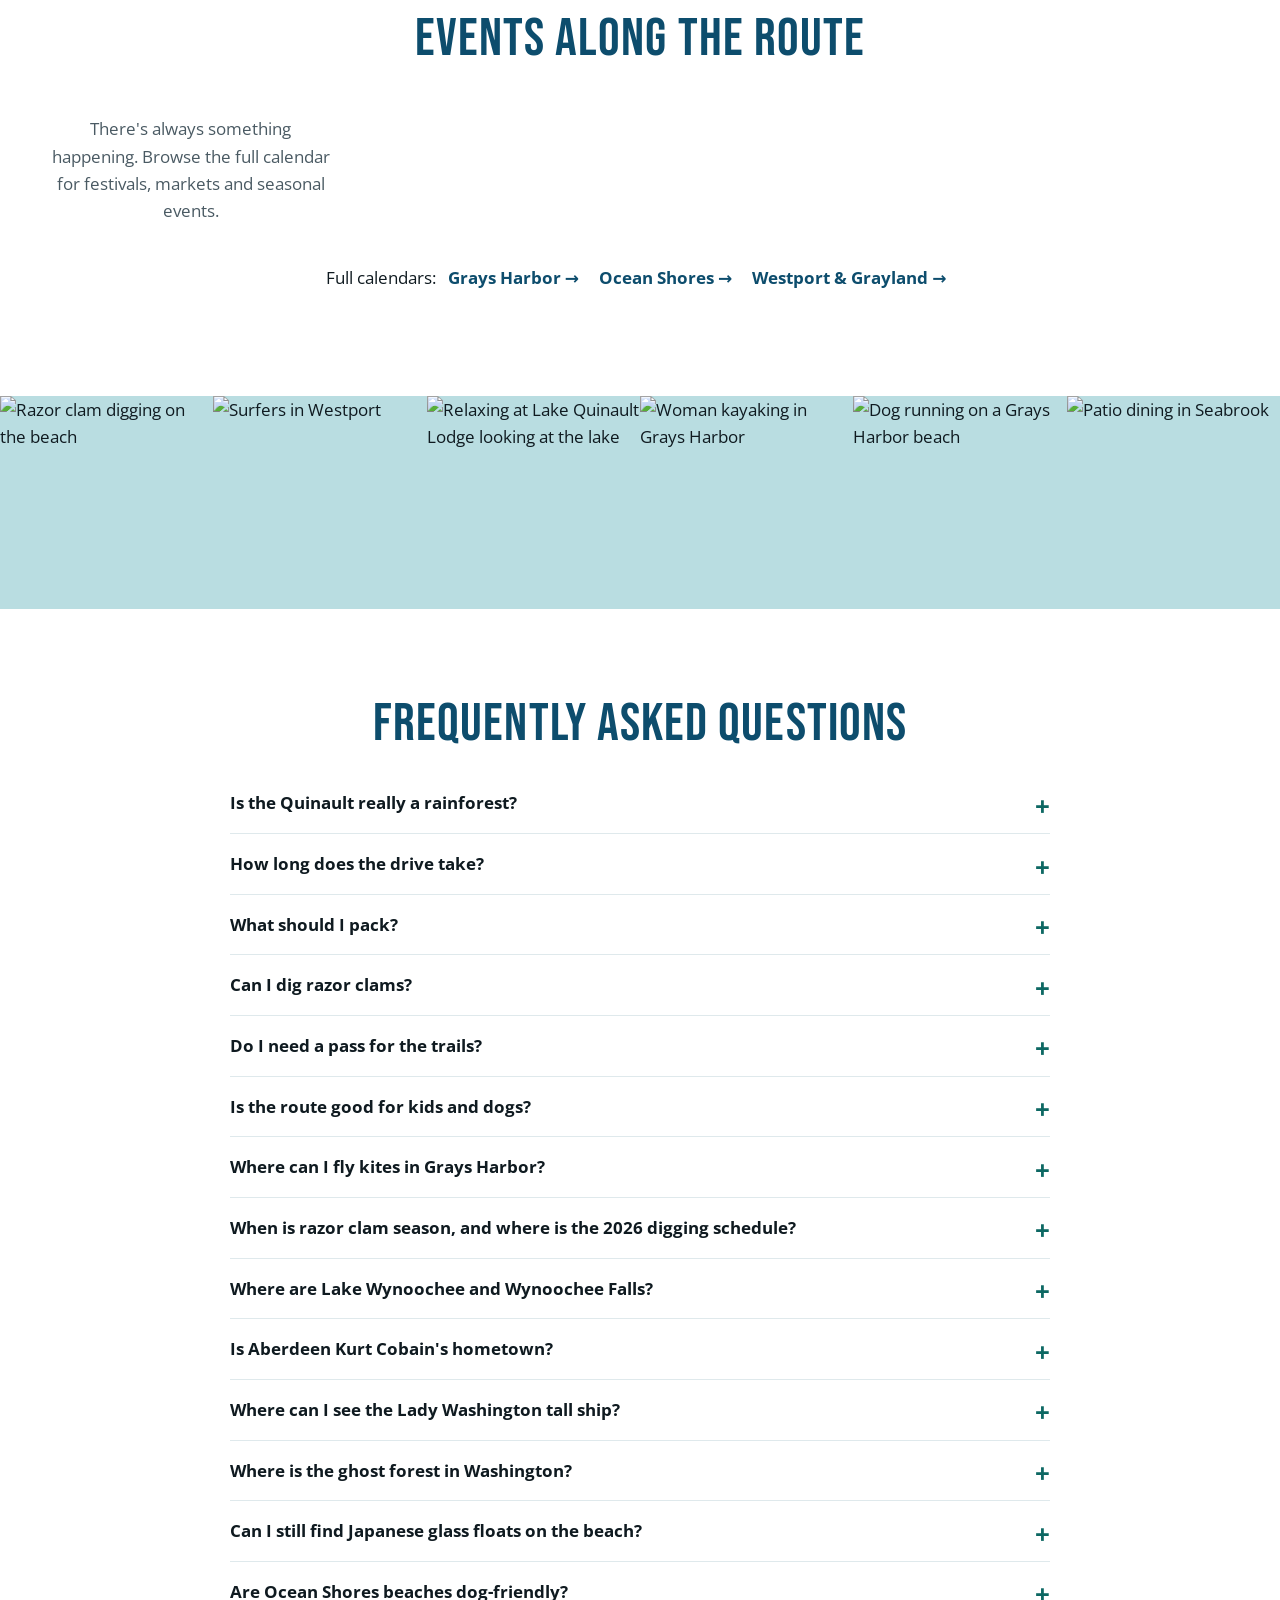
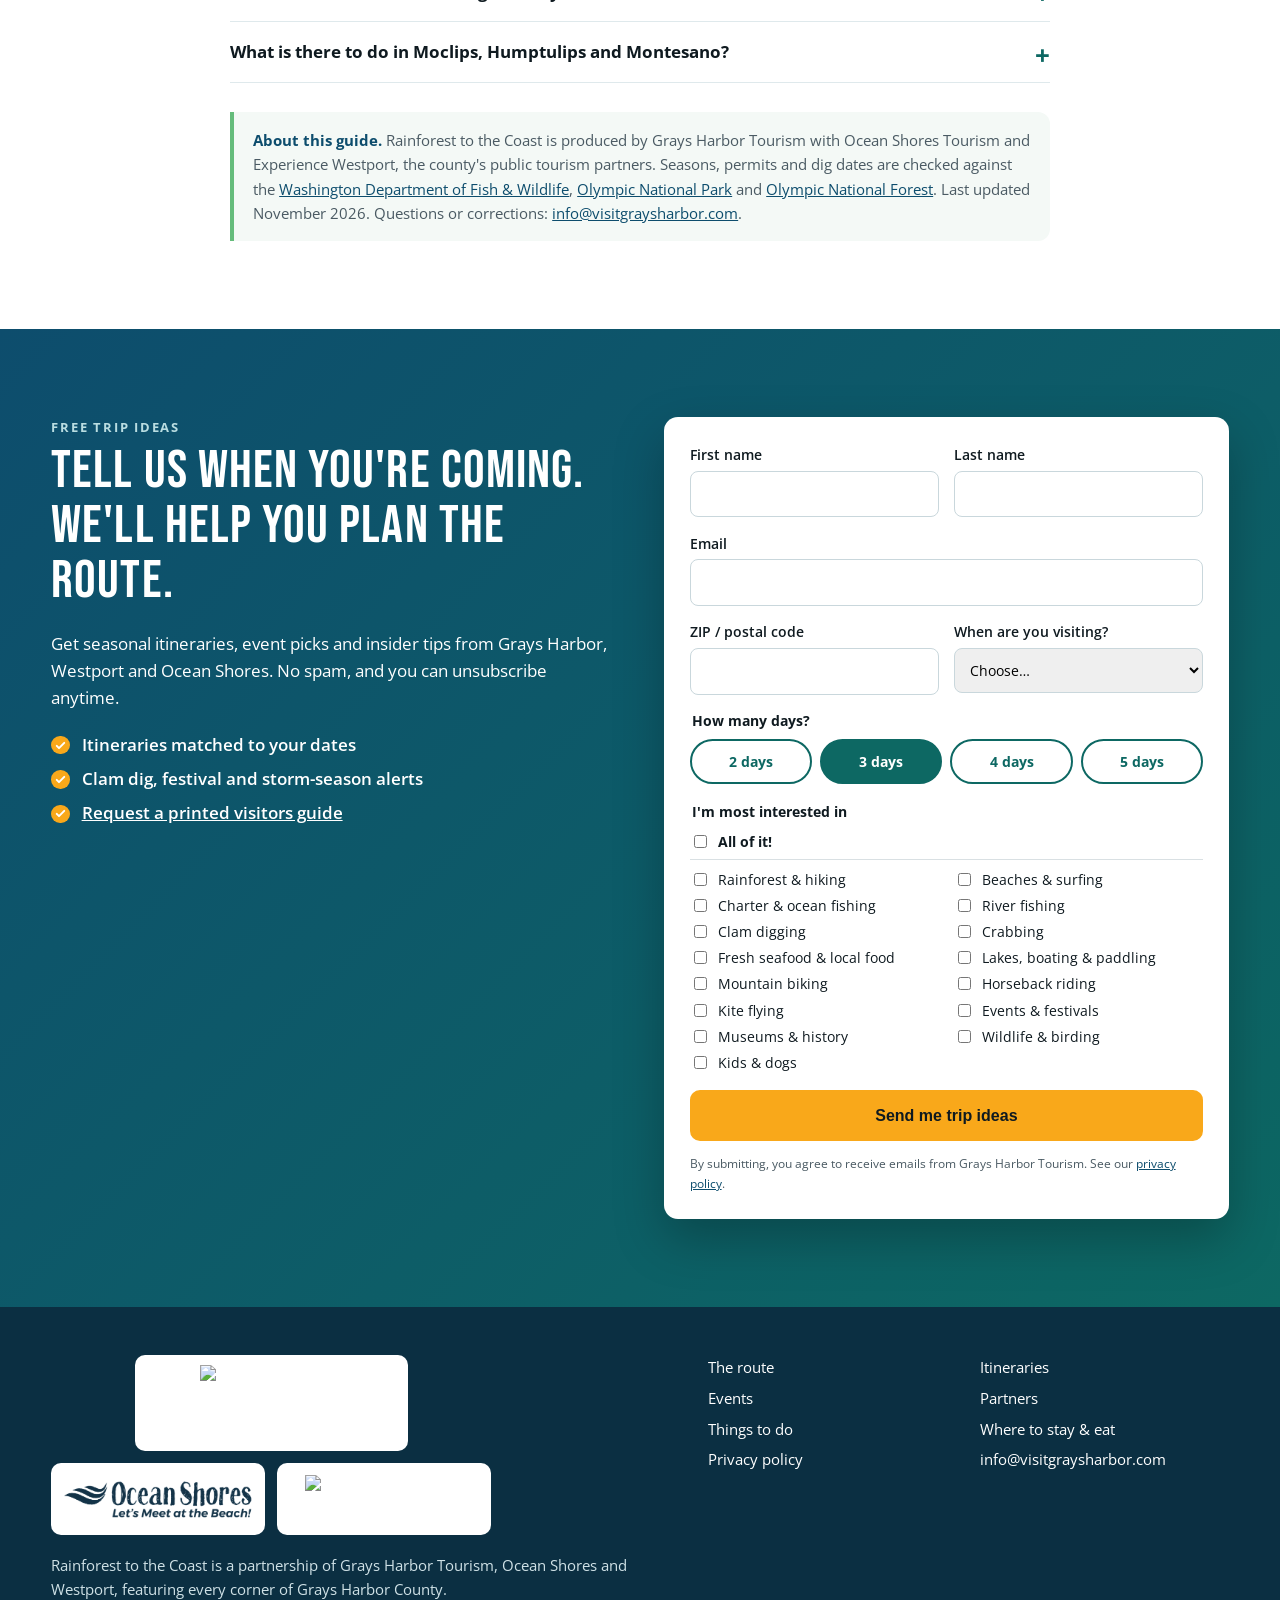
==== commit 40ec2c88: "Planner: 'Tell me about…' instead of 'I love…' Co-Authored-By: Claude Opus 5.5 <noreply@anthropic.co" ====
--- a/index.html
+++ b/index.html
@@ -482,7 +482,7 @@
         </label>
       </div>
       <fieldset class="chips">
-        <legend>I love…</legend>
+        <legend>Tell me about…</legend>
         <label class="chip-all"><input type="checkbox" id="planner-all"><span>All of it!</span></label>
         <label><input type="checkbox" name="i" value="rainforest" checked><span>Rainforest &amp; hiking</span></label>
         <label><input type="checkbox" name="i" value="beaches" checked><span>Beaches &amp; surfing</span></label>
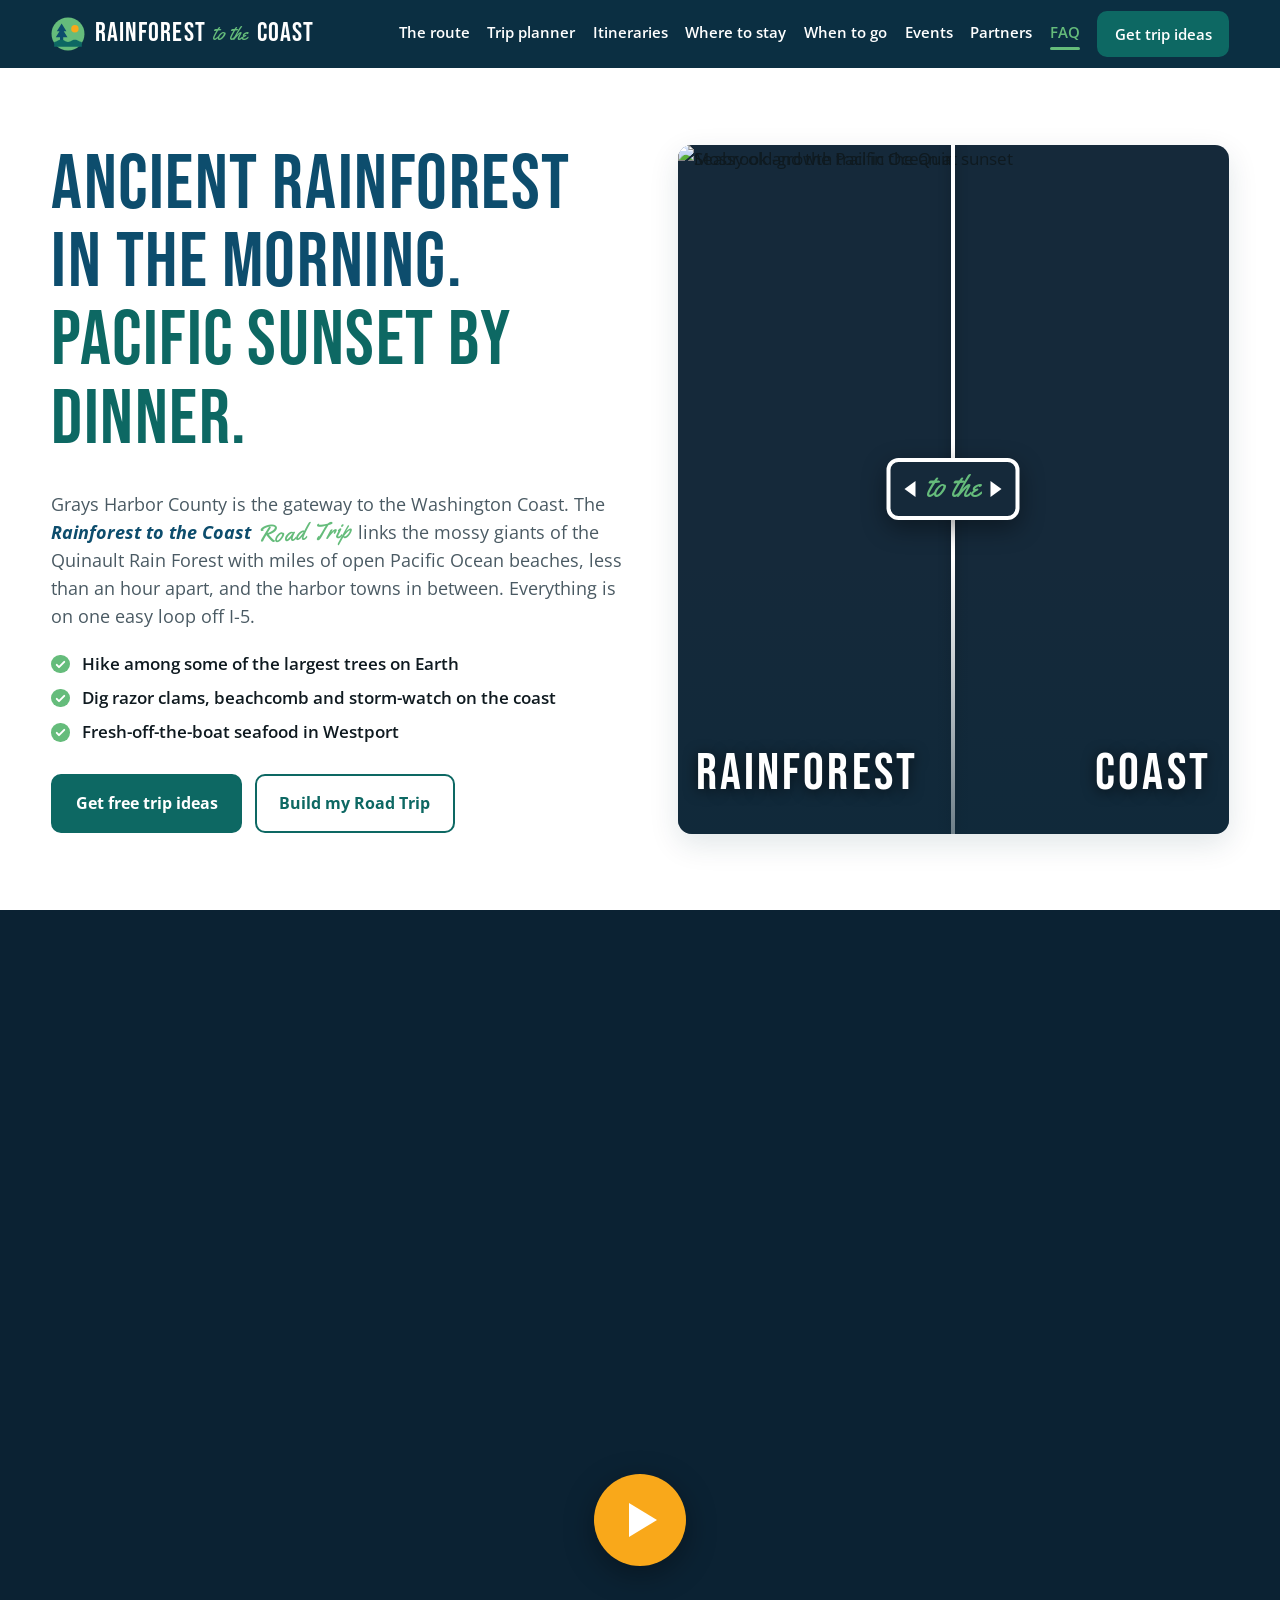
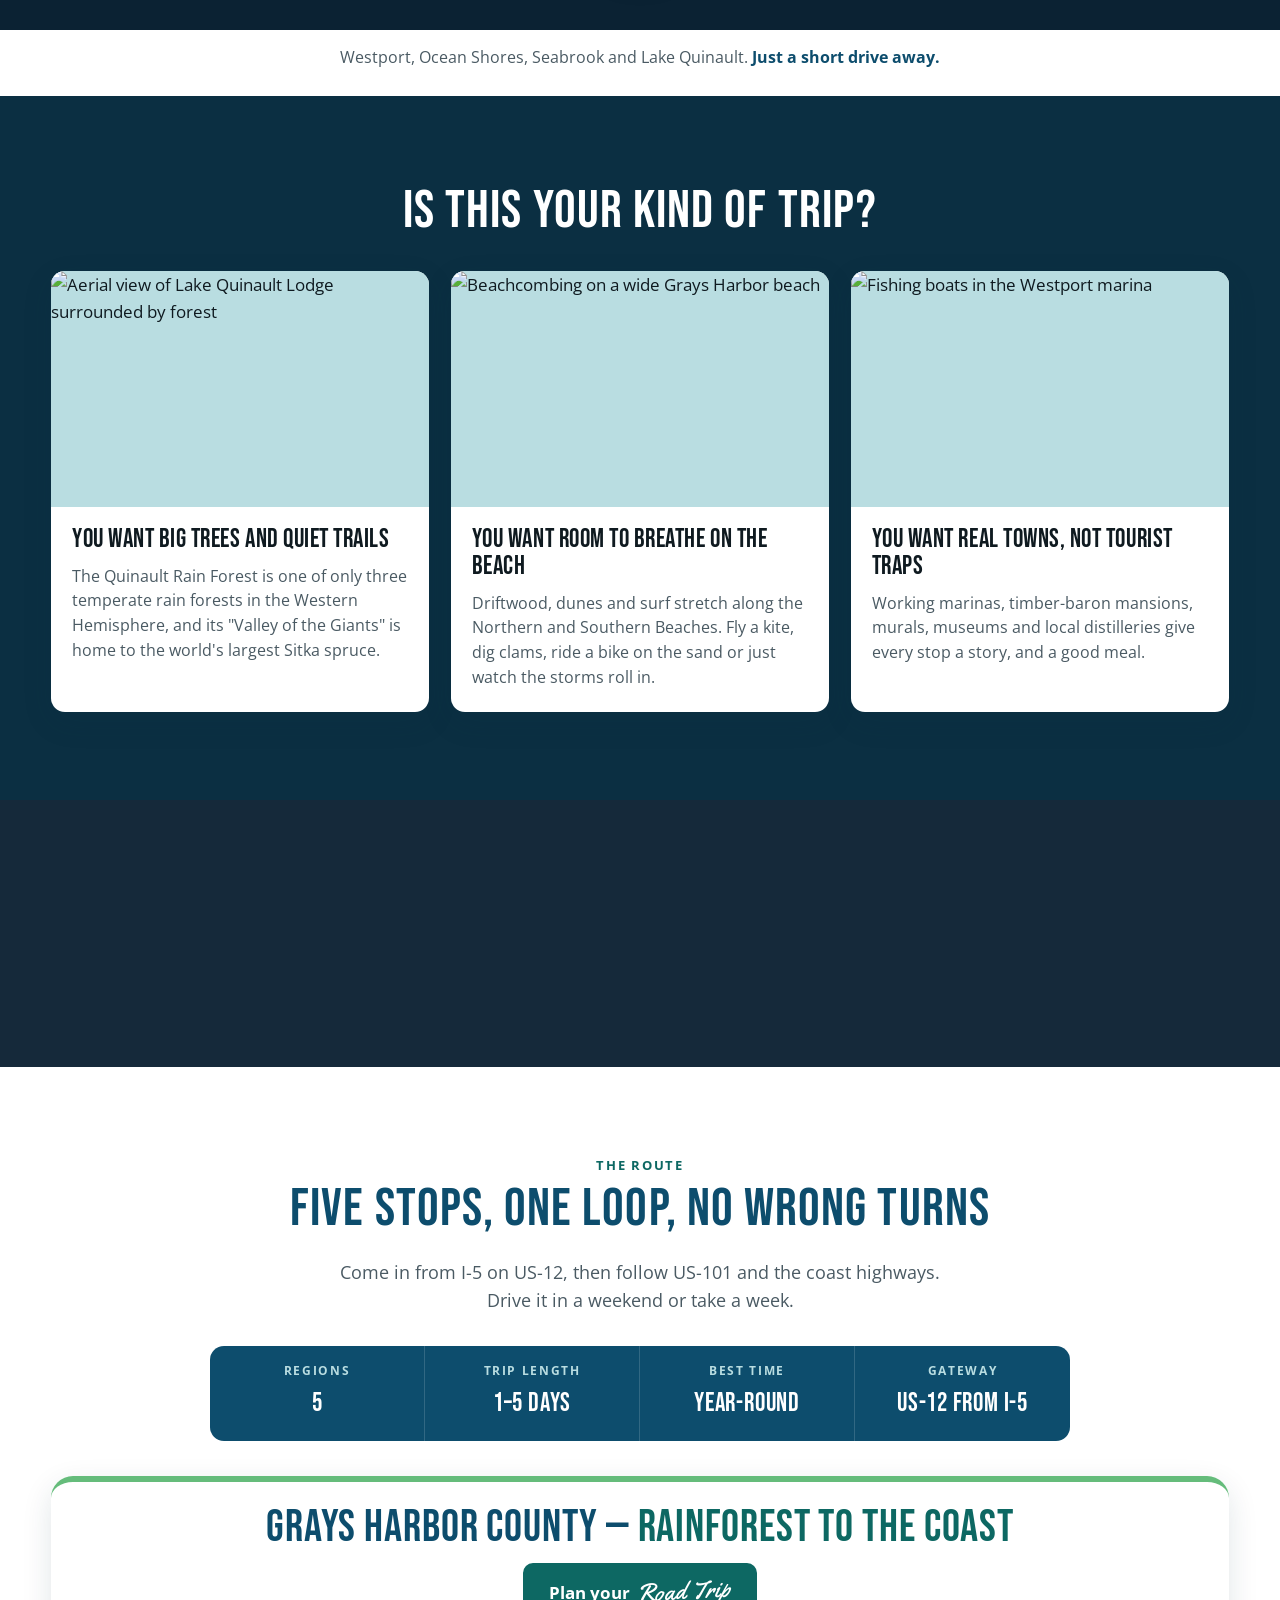
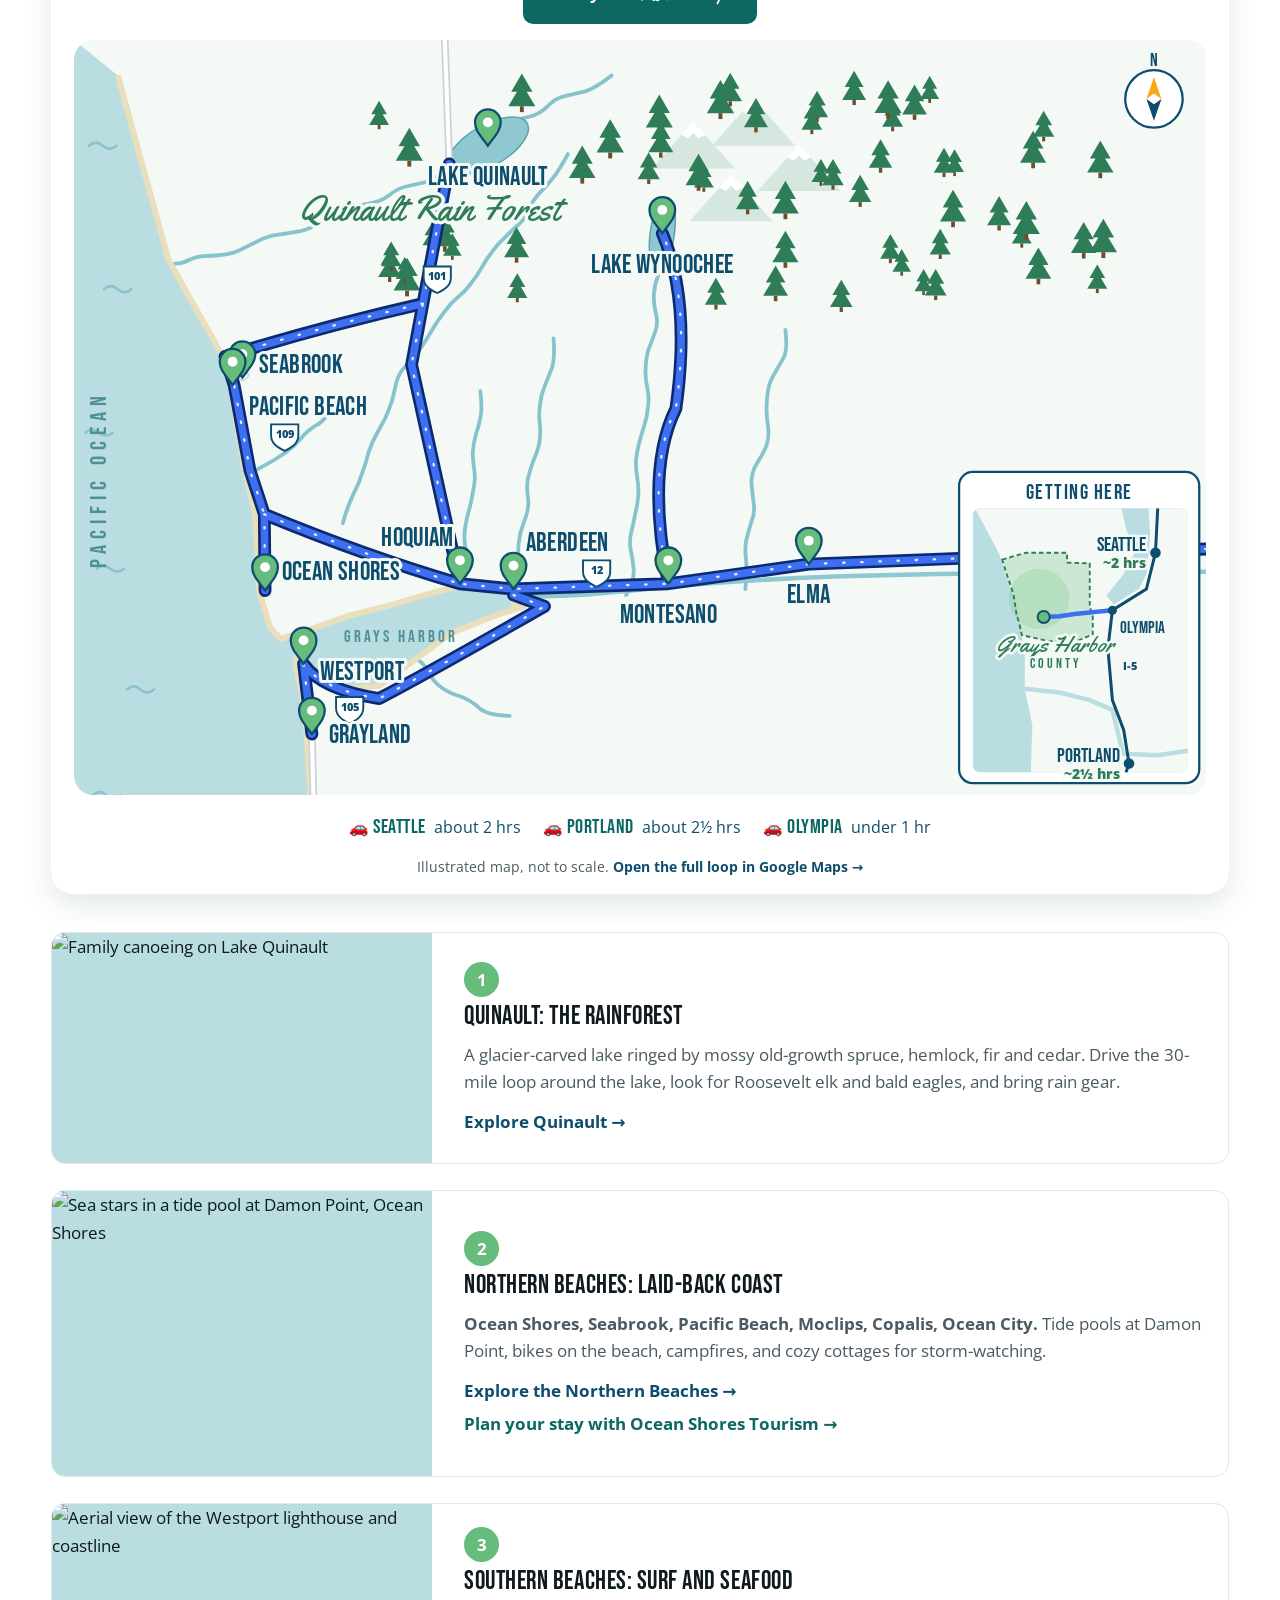
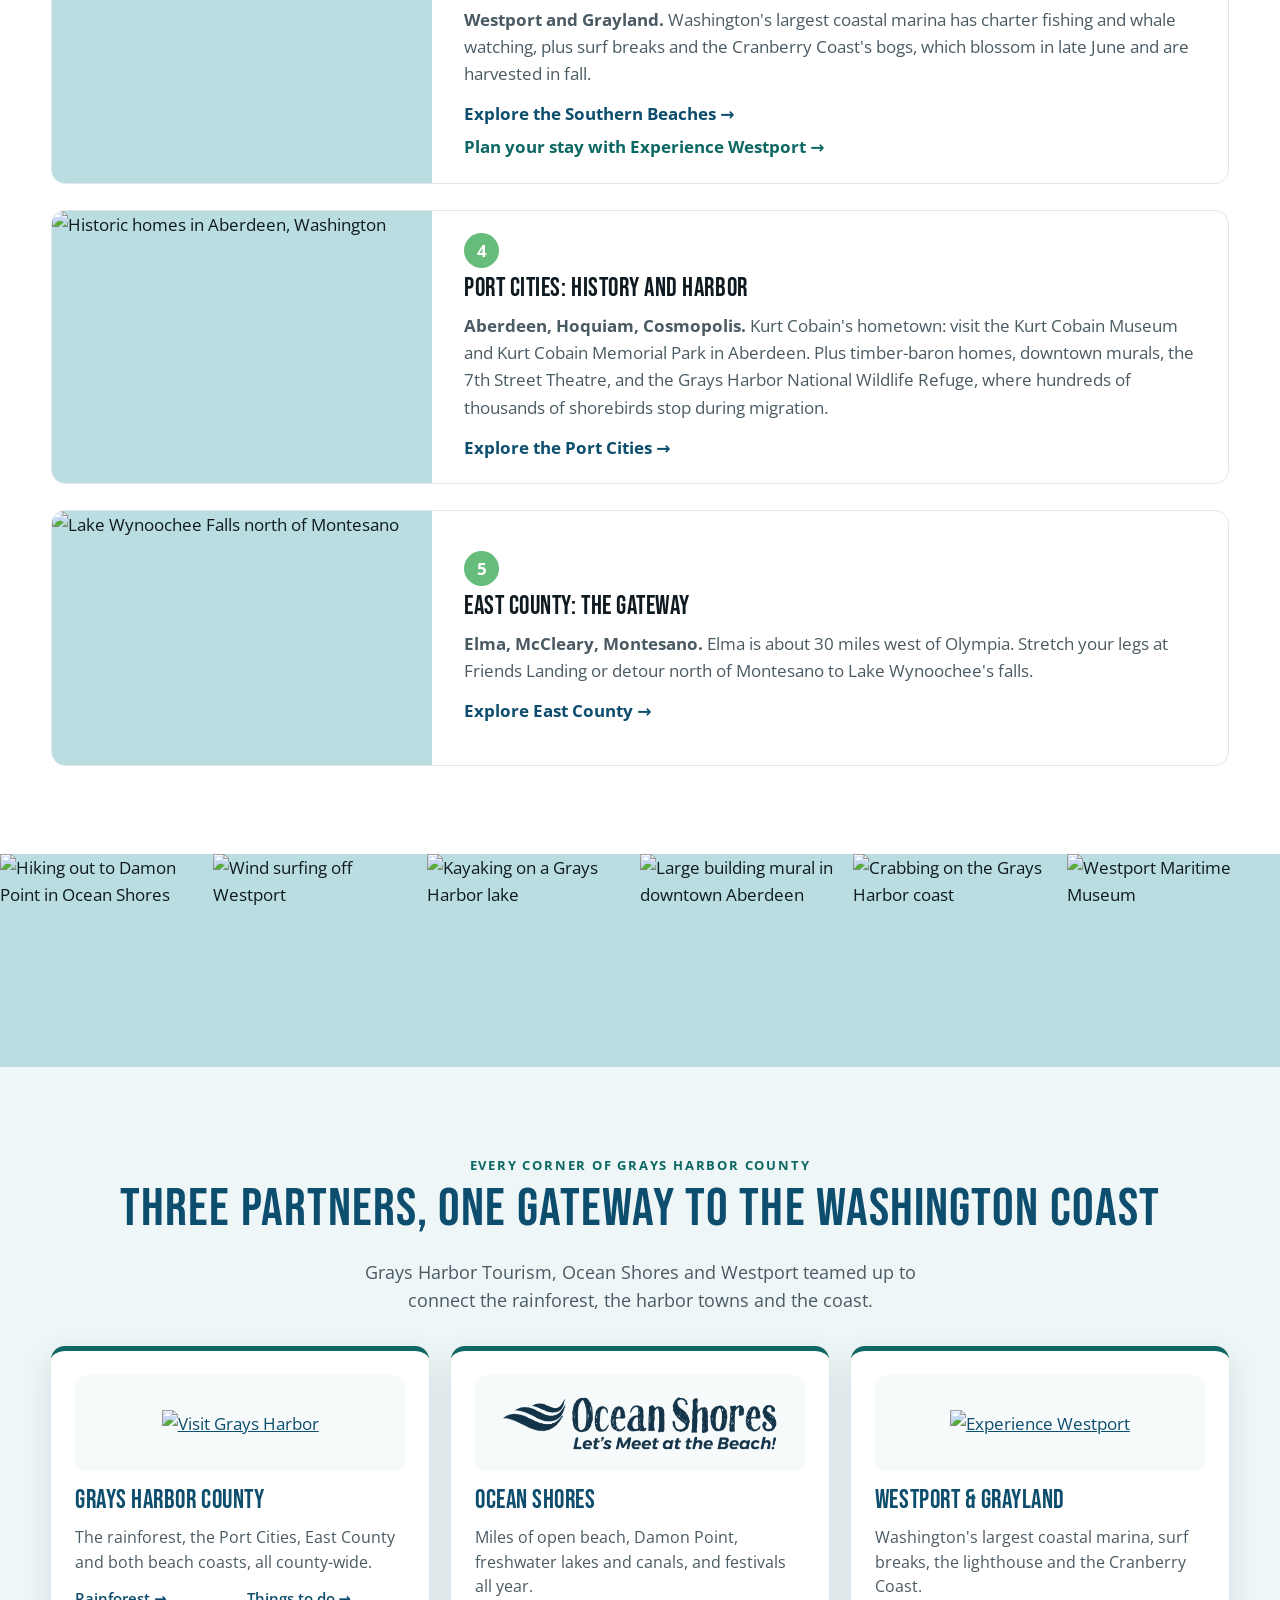
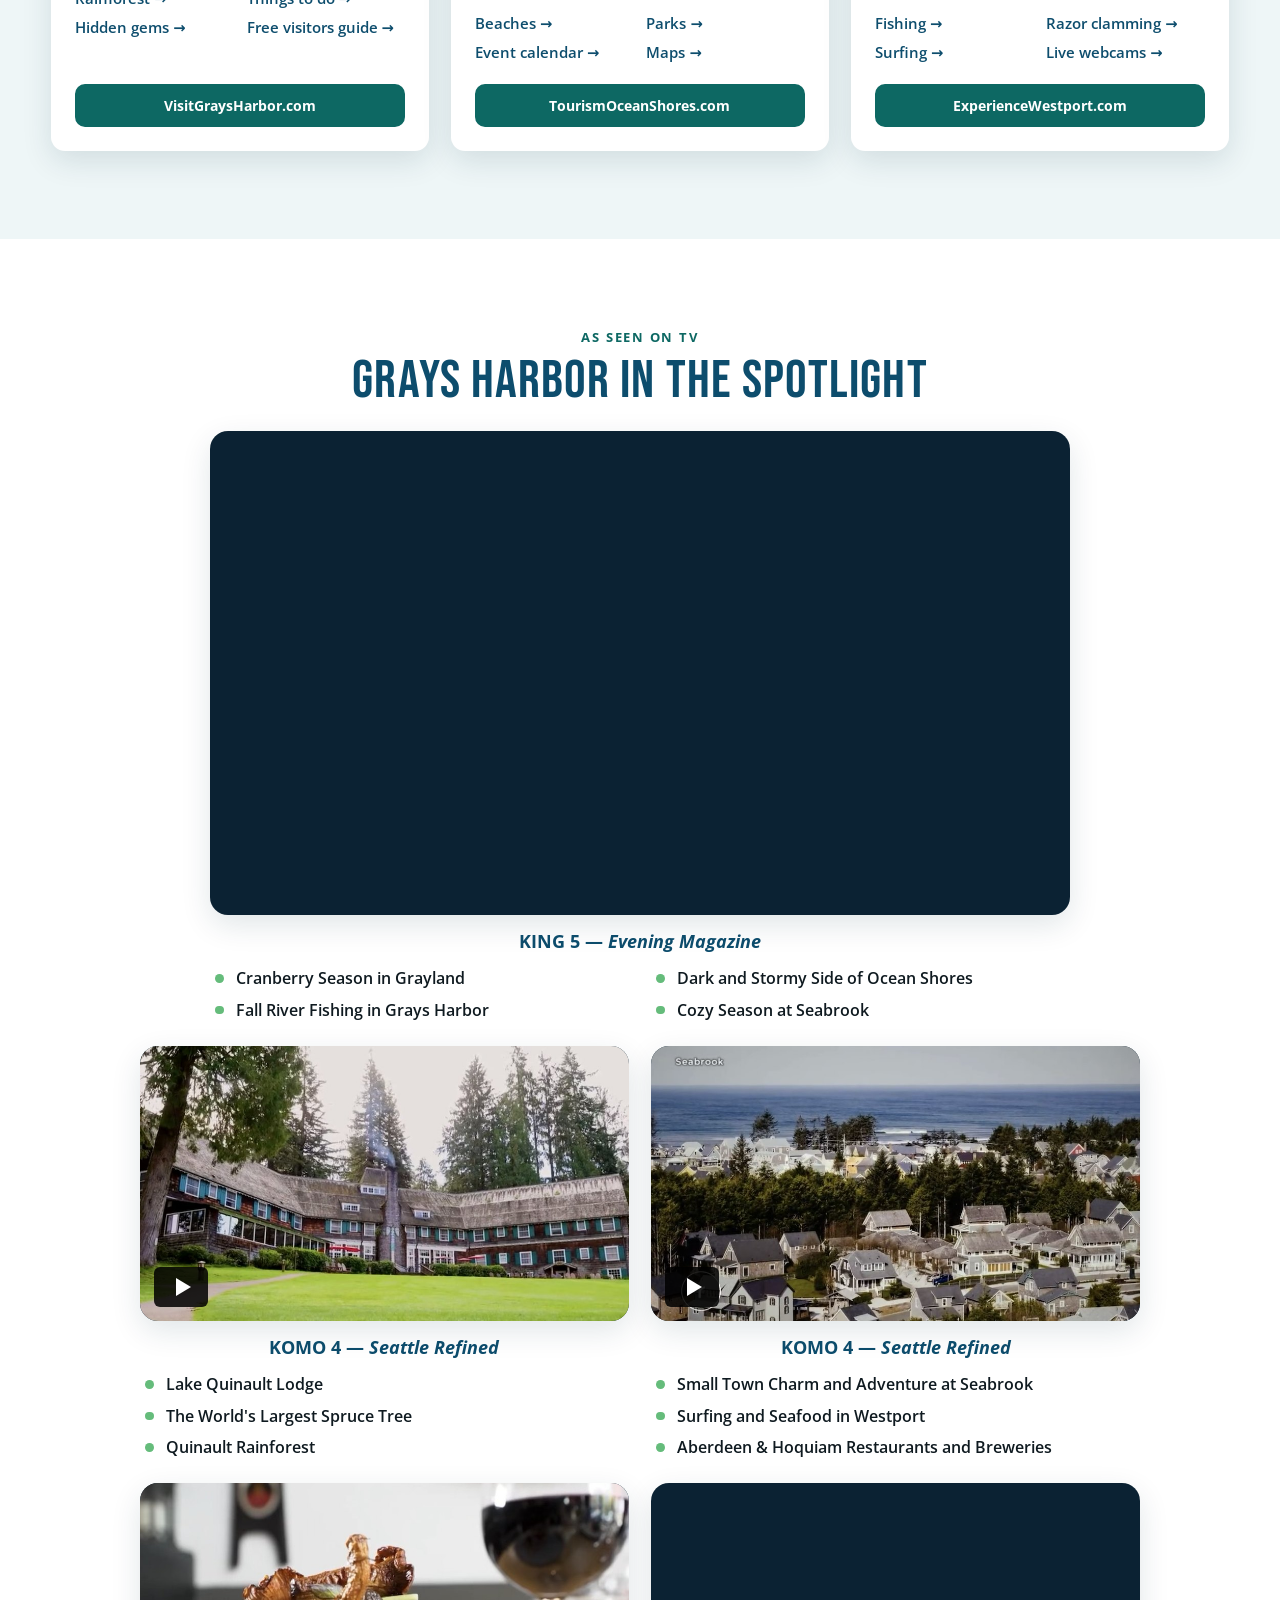
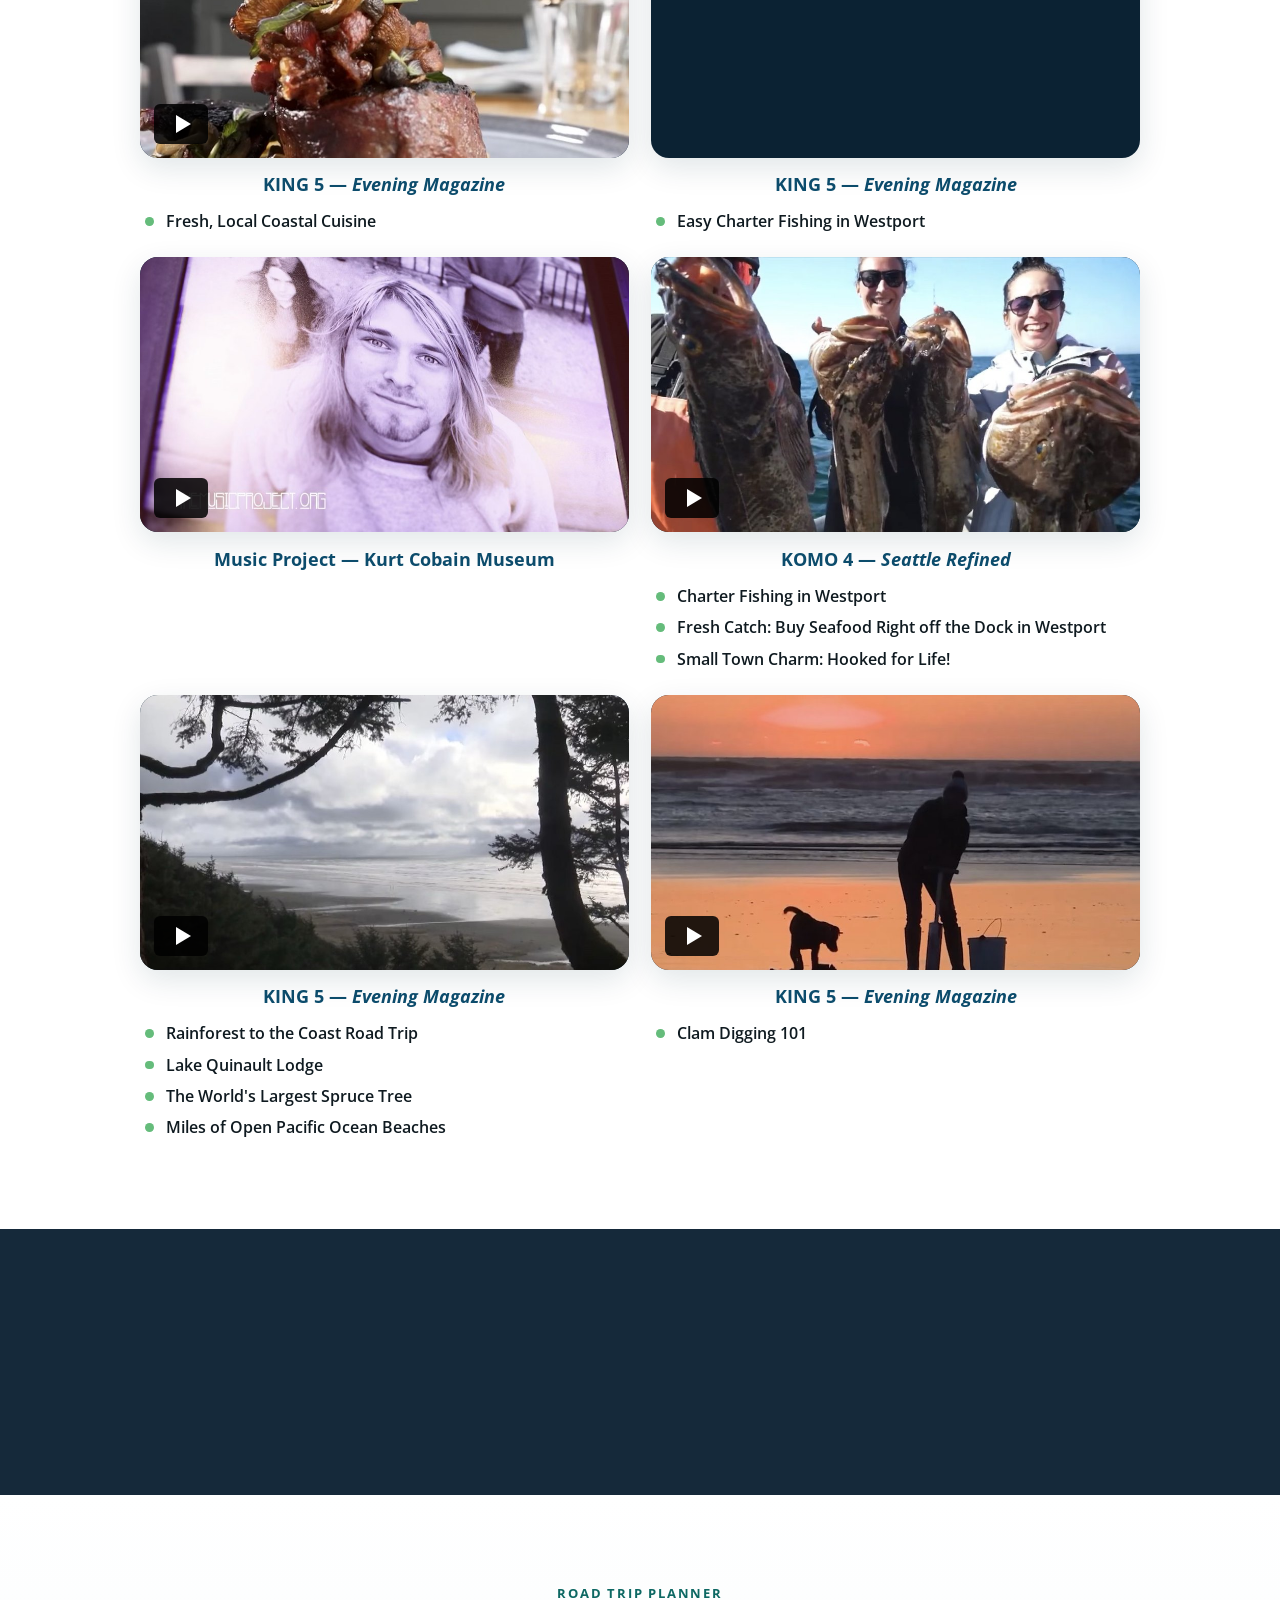
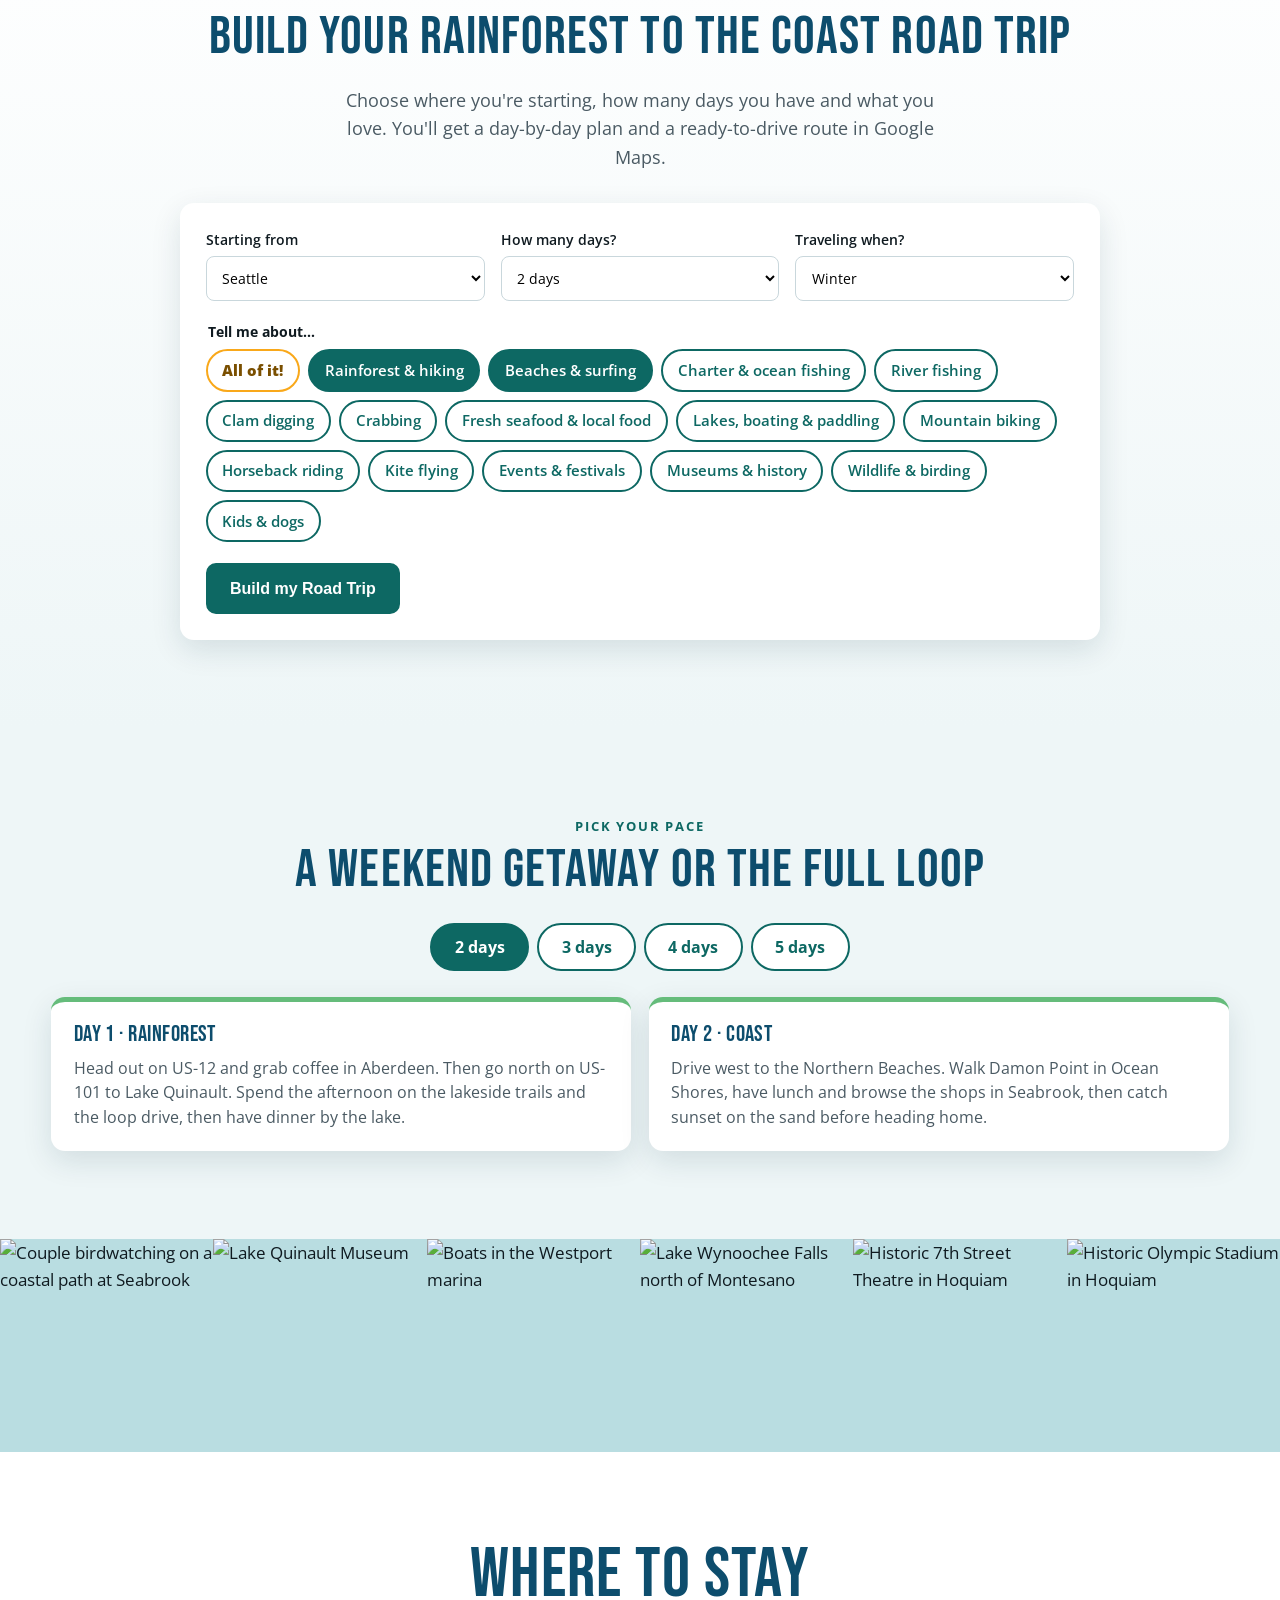
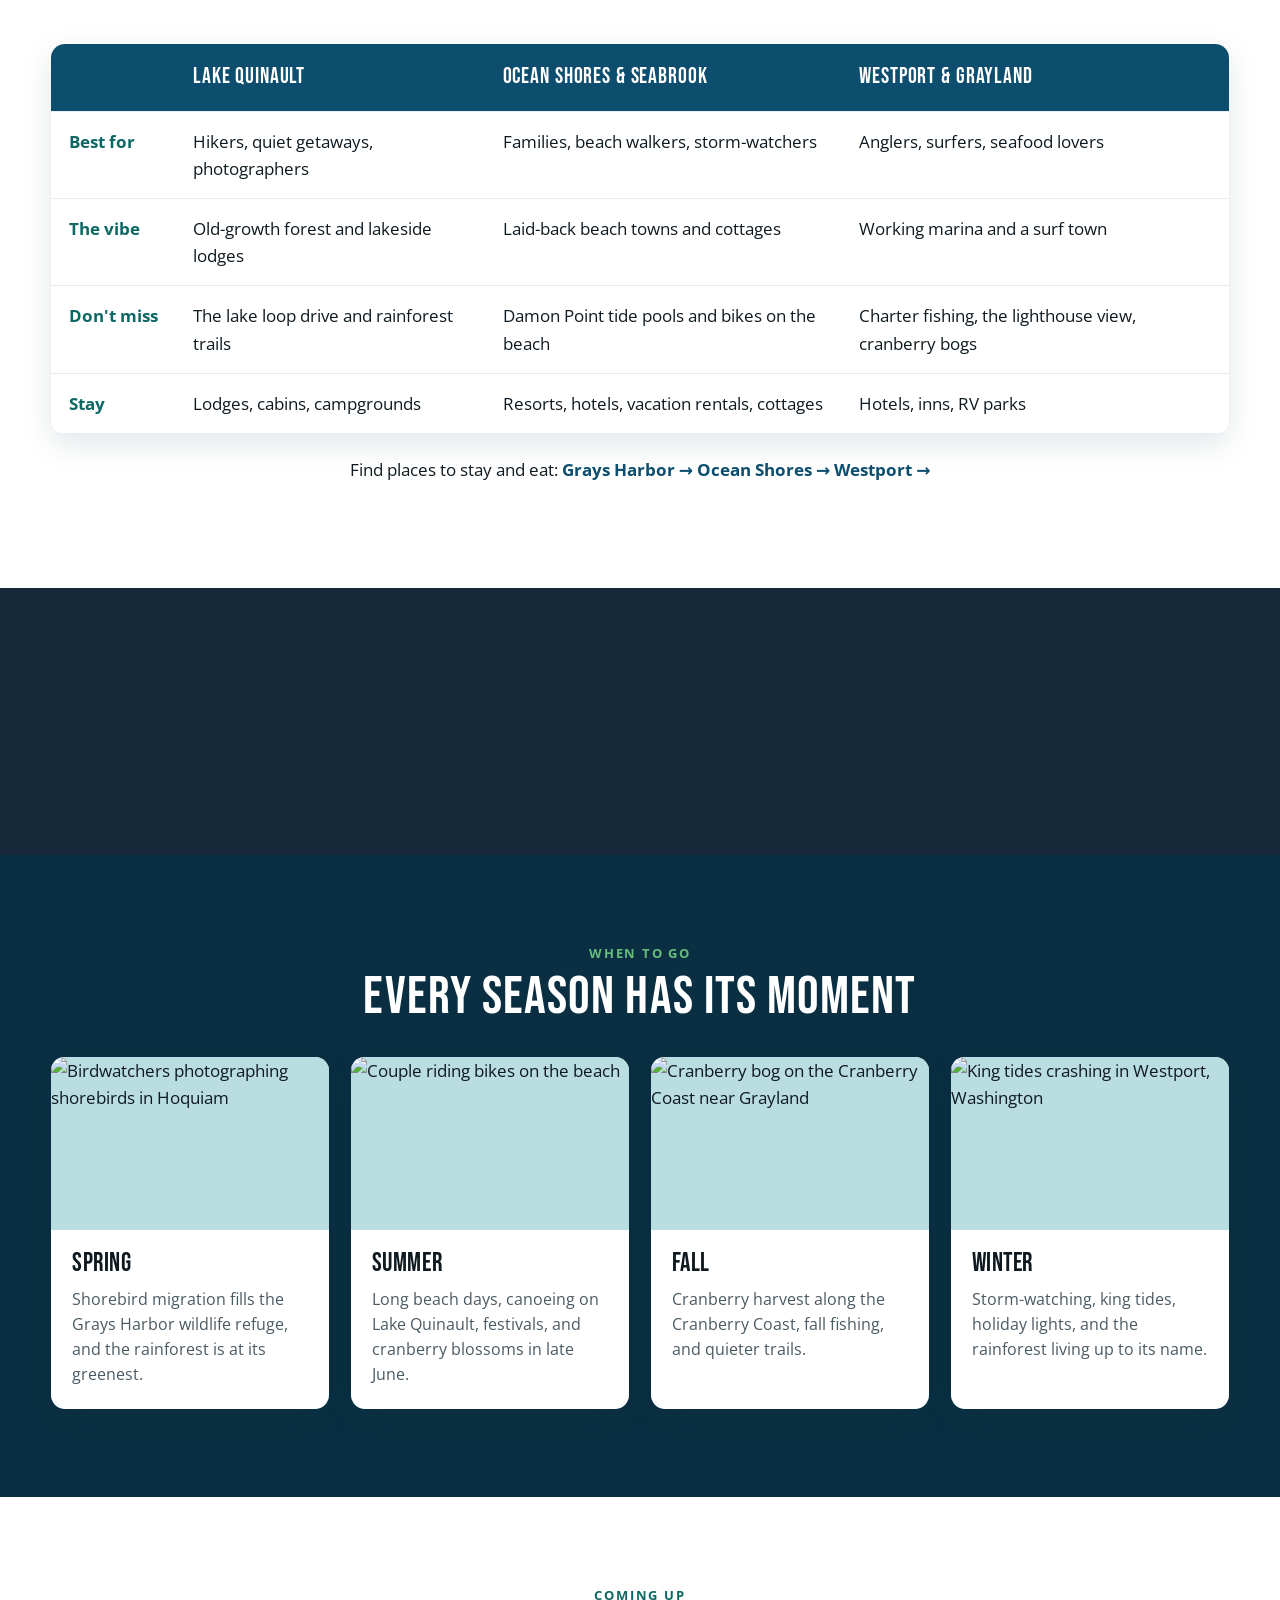
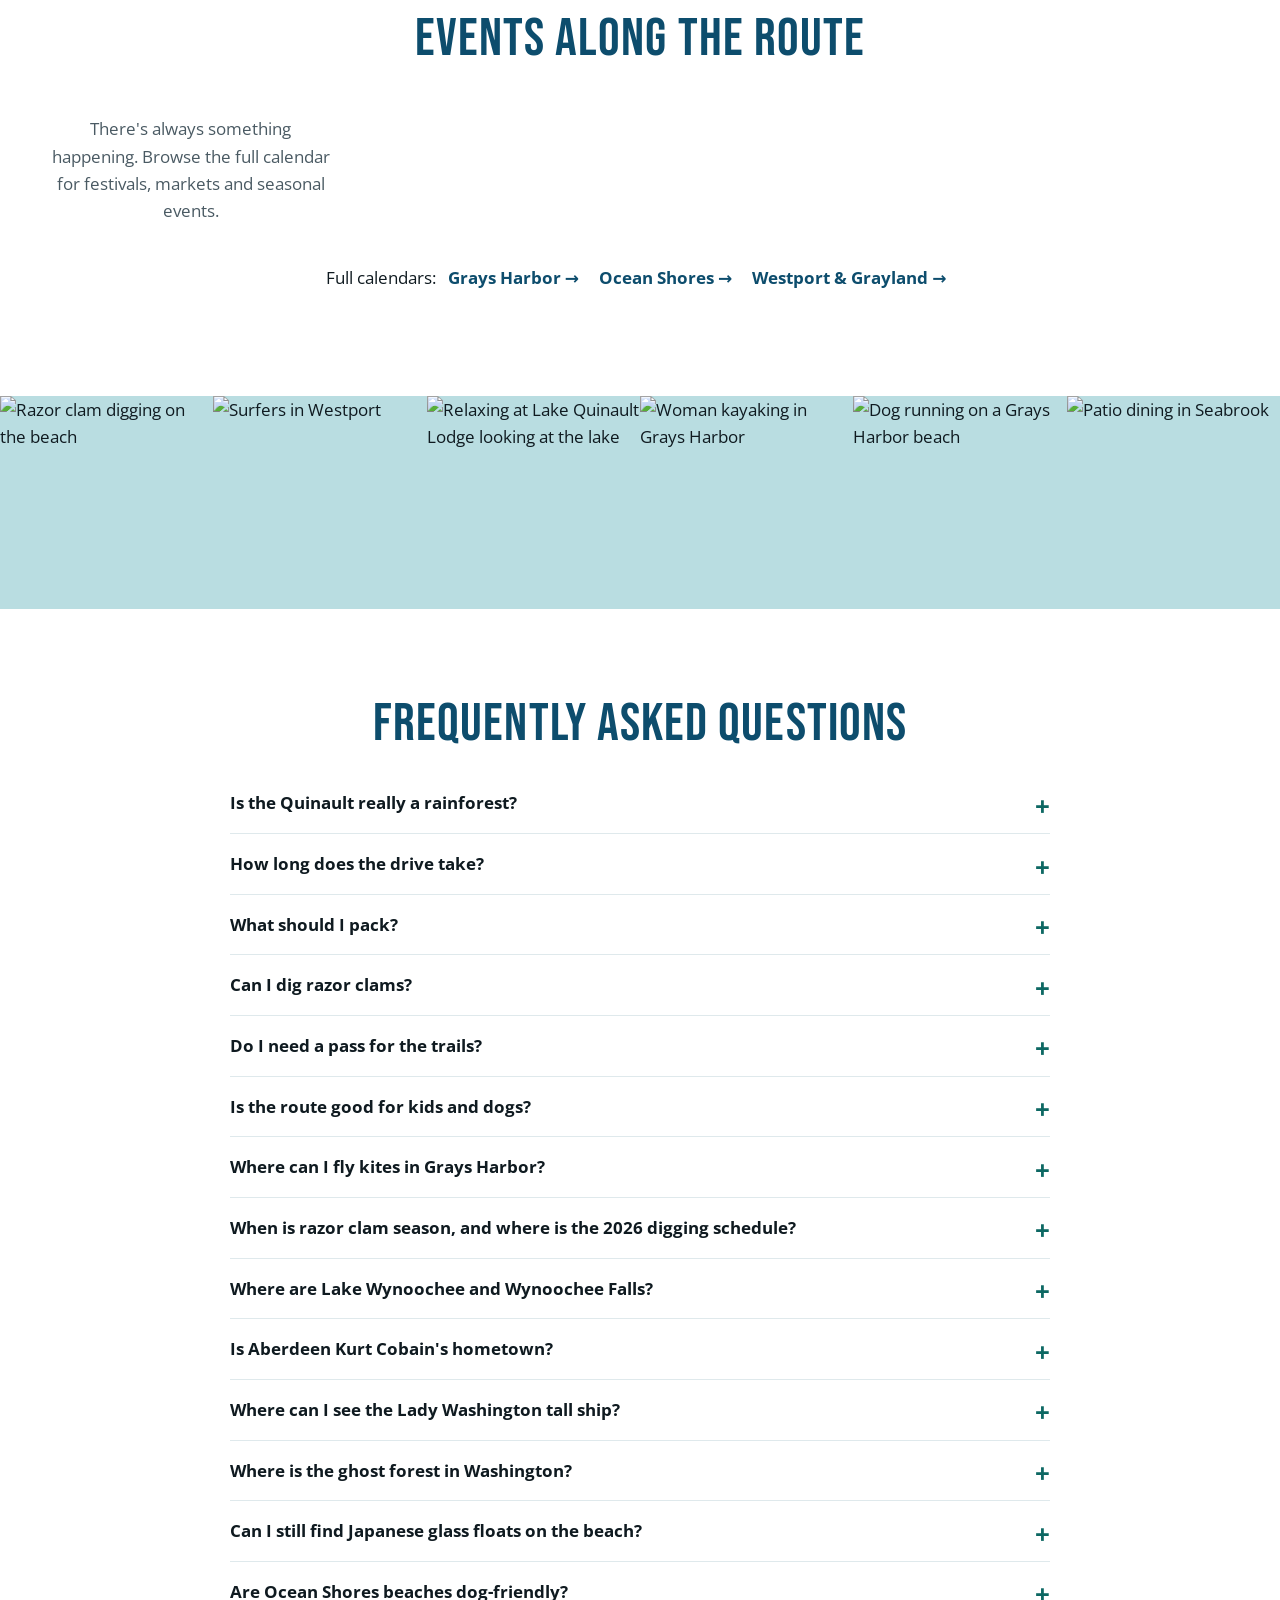
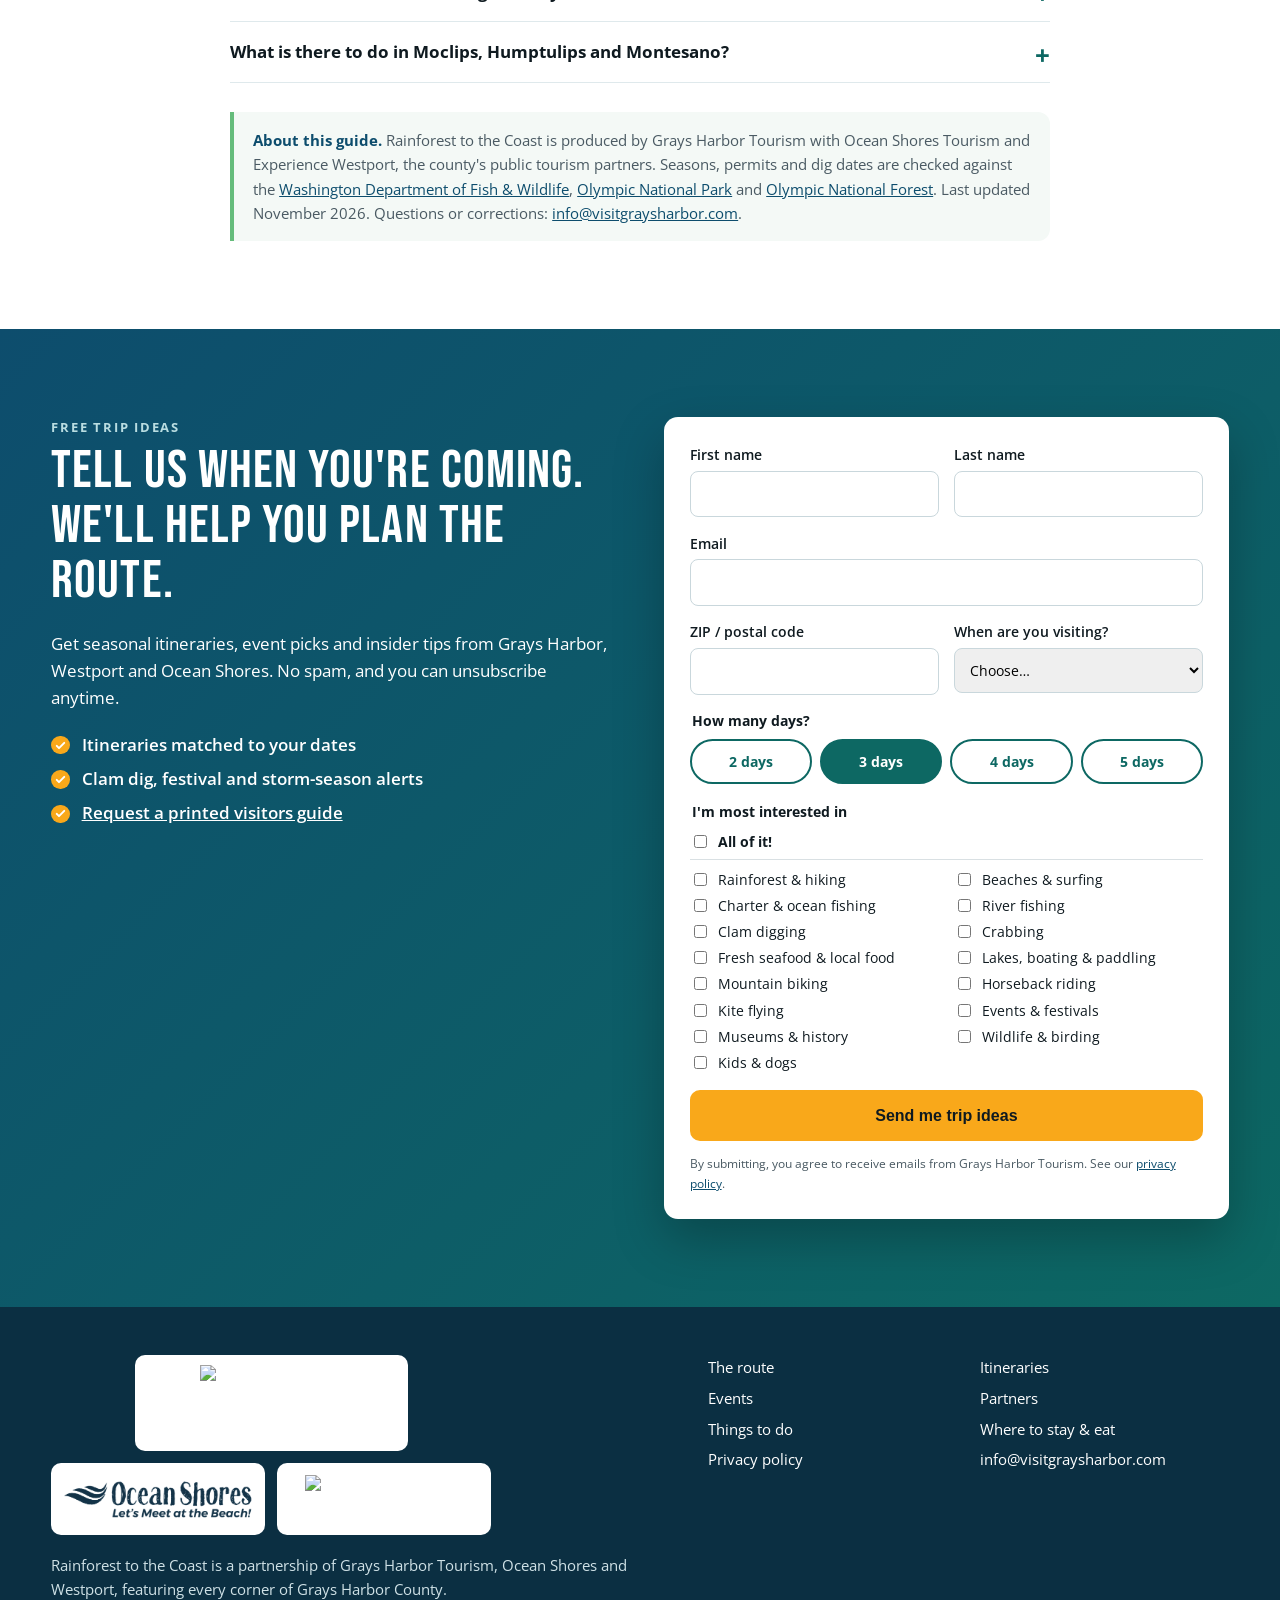
==== commit 1b6bddc0: "Where to stay: add hotels for Ocean Shores & Seabrook Co-Authored-By: Claude Opus 5.5 <noreply@anthr" ====
--- a/index.html
+++ b/index.html
@@ -565,7 +565,7 @@
           <tr><th scope="row">Best for</th><td data-place="Lake Quinault">Hikers, quiet getaways, photographers</td><td data-place="Ocean Shores &amp; Seabrook">Families, beach walkers, storm-watchers</td><td data-place="Westport &amp; Grayland">Anglers, surfers, seafood lovers</td></tr>
           <tr><th scope="row">The vibe</th><td data-place="Lake Quinault">Old-growth forest and lakeside lodges</td><td data-place="Ocean Shores &amp; Seabrook">Laid-back beach towns and cottages</td><td data-place="Westport &amp; Grayland">Working marina and a surf town</td></tr>
           <tr><th scope="row">Don't miss</th><td data-place="Lake Quinault">The lake loop drive and rainforest trails</td><td data-place="Ocean Shores &amp; Seabrook">Damon Point tide pools and bikes on the beach</td><td data-place="Westport &amp; Grayland">Charter fishing, the lighthouse view, cranberry bogs</td></tr>
-          <tr><th scope="row">Stay</th><td data-place="Lake Quinault">Lodges, cabins, campgrounds</td><td data-place="Ocean Shores &amp; Seabrook">Resorts, vacation rentals, cottages</td><td data-place="Westport &amp; Grayland">Hotels, inns, RV parks</td></tr>
+          <tr><th scope="row">Stay</th><td data-place="Lake Quinault">Lodges, cabins, campgrounds</td><td data-place="Ocean Shores &amp; Seabrook">Resorts, hotels, vacation rentals, cottages</td><td data-place="Westport &amp; Grayland">Hotels, inns, RV parks</td></tr>
         </tbody>
       </table>
     </div>
